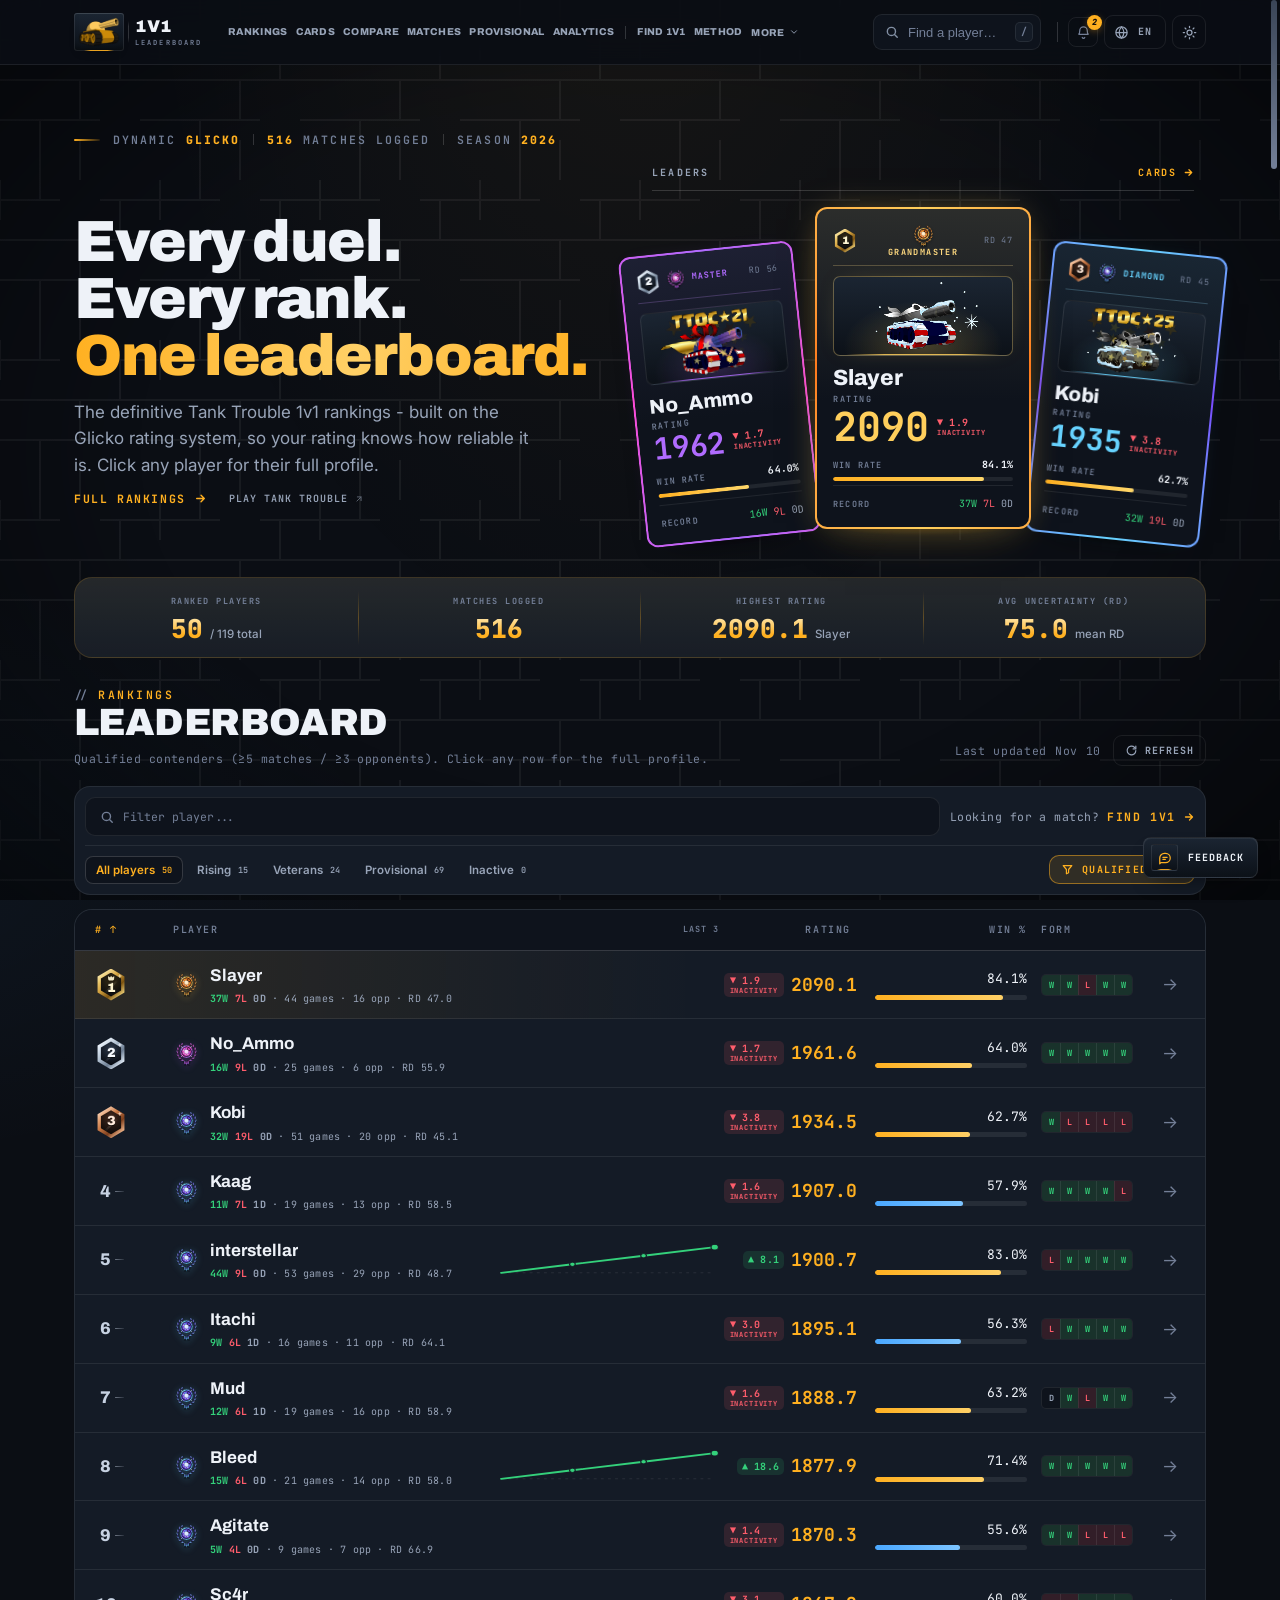
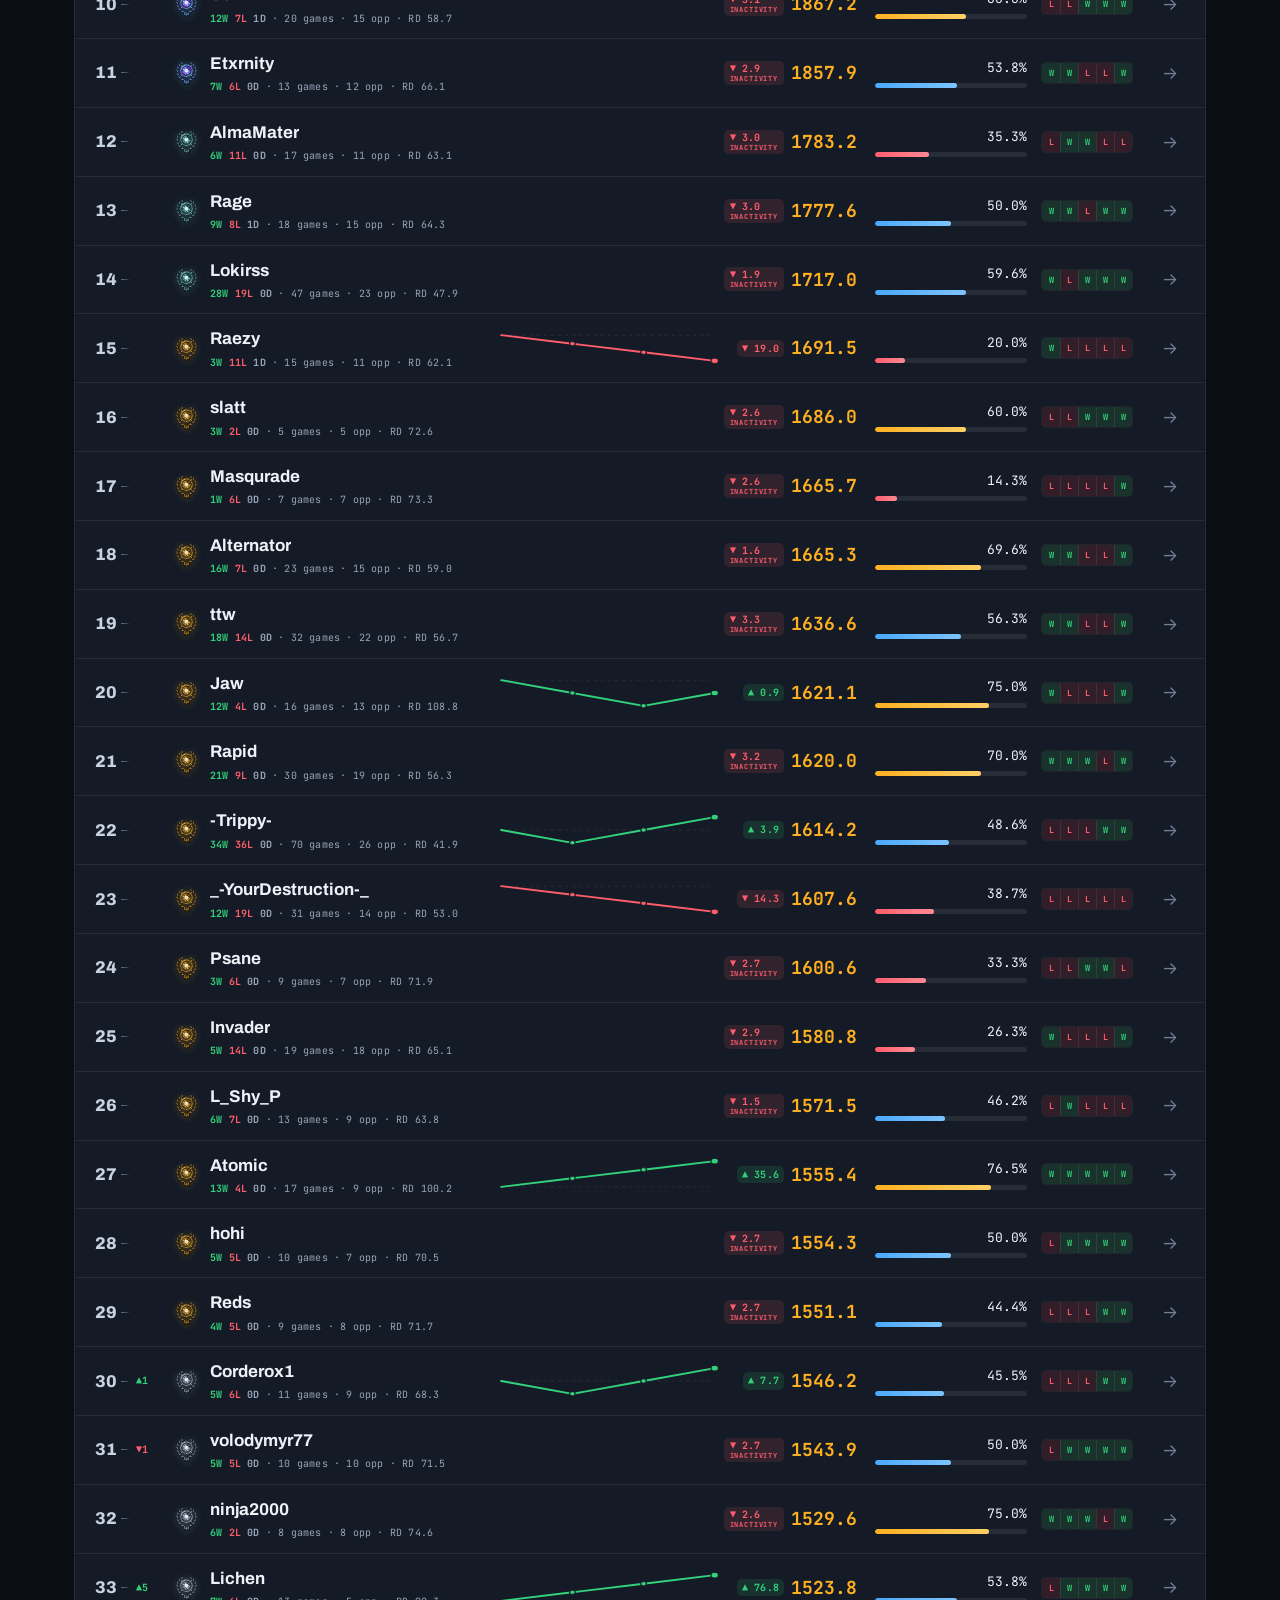
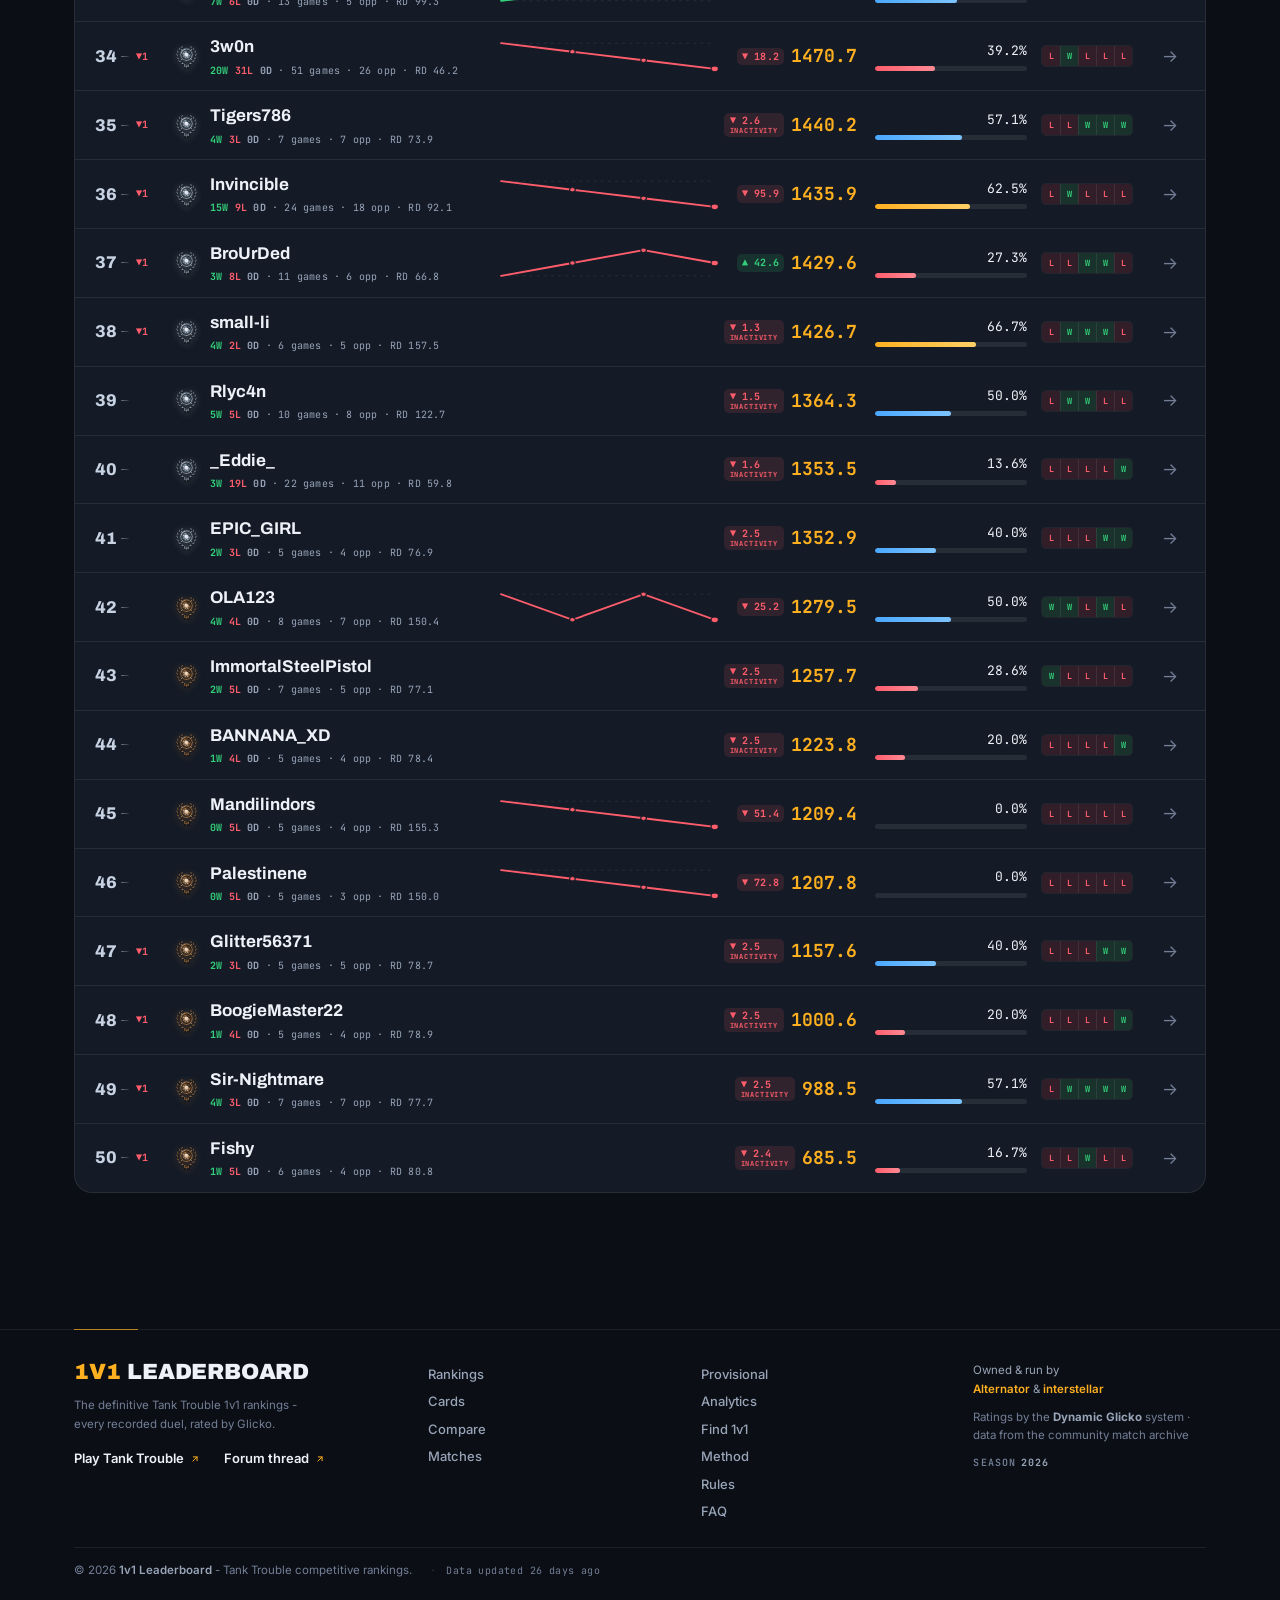
==== index.html @ 1263b3cf "Derive win rate from W/Matches instead of the flat-zero sheet column The sheet's "Win %" column is w" ====
<!DOCTYPE html>
<html lang="en">
<head>
<base href="/">
<meta charset="UTF-8">
<meta name="viewport" content="width=device-width, initial-scale=1.0">
<title>TierStats – Tank Trouble 1v1 Leaderboard</title>
<meta name="description" content="TierStats is the Tank Trouble 1v1 leaderboard: Glicko ratings, player cards, the full match archive, head-to-head stats and server ping profiles.">
<!-- Open Graph: the DEFAULT embed - shown only for home/default links.
     work/gen_share_pages.js rewrites these per player & route into static
     share pages, so shared profile links carry exclusive text + tank art. -->
<meta property="og:type" content="website">
<meta property="og:site_name" content="TierStats">
<meta property="og:title" content="TierStats – Tank Trouble 1v1 Leaderboard">
<meta property="og:description" content="TierStats is the Tank Trouble 1v1 leaderboard: Glicko ratings, player cards, the full match archive, head-to-head stats and server ping profiles.">
<meta property="og:url" content="https://alternator1.github.io/">
<meta property="og:image" content="https://alternator1.github.io/share/_default.png">
<meta name="twitter:card" content="summary_large_image">
<meta name="twitter:title" content="TierStats – Tank Trouble 1v1 Leaderboard">
<meta name="twitter:description" content="TierStats is the Tank Trouble 1v1 leaderboard: Glicko ratings, player cards, the full match archive, head-to-head stats and server ping profiles.">
<meta name="twitter:image" content="https://alternator1.github.io/share/_default.png">
<link rel="canonical" href="https://alternator1.github.io/">
<meta name="robots" content="index,follow">
<script type="application/ld+json">
{"@context":"https://schema.org","@type":"WebSite","name":"TierStats","alternateName":"1v1 Leaderboard","url":"https://alternator1.github.io/","description":"Tank Trouble 1v1 leaderboard with Glicko ratings, player cards, the full match archive and head-to-head stats."}
</script>
<script>try{document.documentElement.dataset.theme=localStorage.getItem('tt1v1_theme')||'dark'}catch(e){}</script>
<link rel="preconnect" href="https://fonts.googleapis.com">
<link rel="preconnect" href="https://fonts.gstatic.com" crossorigin>
<link href="https://fonts.googleapis.com/css2?family=Archivo:wght@600;700;800;900&family=Inter:wght@400;500;600;700&family=JetBrains+Mono:wght@400;500;600;700&family=Noto+Sans+JP:wght@400;500;600;700&family=Noto+Sans+SC:wght@400;500;600;700&display=swap" rel="stylesheet">
<link rel="stylesheet" href="styles.css?v=20261110183000">
<link rel="stylesheet" href="cards.css?v=20261110183000">
<link rel="stylesheet" href="rankmove.css?v=20261110183000">
<link rel="icon" type="image/svg+xml" href="/art/favicon.svg?v=20261110183000">
<link rel="apple-touch-icon" href="/art/icon-192.png?v=20261110183000">
<!-- installable: the same plate, the same colours, no separate icon work -->
<link rel="manifest" href="/manifest.webmanifest?v=20261110183000">
</head>
<body>
<a class="skip-link" href="#main" data-i18n="a11y.skip">Skip to content</a>

<!-- ======================= TOP BAR ======================= -->
<header class="topbar">
  <div class="topbar-in">
    <a class="brand" href="#/" aria-label="1v1 Leaderboard">
      <span class="brand-mark" aria-hidden="true">
        <svg viewBox="0 0 24 24" width="25" height="25" fill="currentColor">
          <path fill-rule="evenodd" d="M4.2 16.1h15.6a3.15 3.15 0 0 1 0 6.3H4.2a3.15 3.15 0 0 1 0-6.3Zm2.4 1.35a1.8 1.8 0 1 0 0 3.6 1.8 1.8 0 0 0 0-3.6Zm5.4 0a1.8 1.8 0 1 0 0 3.6 1.8 1.8 0 0 0 0-3.6Zm5.4 0a1.8 1.8 0 1 0 0 3.6 1.8 1.8 0 0 0 0-3.6Z"/>
          <path d="M3.1 15.9 5 12.2c.3-.7 1-1.1 1.8-1.1h10.4c.8 0 1.5.4 1.8 1.1l1.9 3.7H3.1Z"/>
          <path fill-rule="evenodd" d="M9.2 11.4V8.6c0-.75.6-1.35 1.35-1.35h2.9c.75 0 1.35.6 1.35 1.35v2.8H9.2Zm2.8-1.5a1.05 1.05 0 1 0 0 2.1 1.05 1.05 0 0 0 0-2.1Z"/>
          <path d="M14.4 8.15h8.38c.52 0 .94.42.94.94v.42c0 .52-.42.94-.94.94H14.4V8.15Z"/>
        </svg>
        <img class="brand-tank-img" src="/art/brand-tank.png?v=20261110183000" width="395" height="282" alt="" draggable="false">
      </span>
      <span class="brand-lock" aria-hidden="true"><b>1v1</b><i data-i18n="top.brandSub">Leaderboard</i></span>
    </a>
    <nav class="nav" aria-label="Site sections" data-i18n-attr="aria-label:foot.sections">
      <span class="nav-glide" id="nav-glide"></span>
      <a href="#/" data-i18n="nav.rankings">Rankings</a>
      <a href="#/cards" data-i18n="nav.cards">Cards</a>
      <a href="#/compare" data-i18n="nav.compare">Compare</a>
      <a href="#/matches" data-i18n="nav.matches">Matches</a>
      <a href="#/roster" data-i18n="nav.roster">Provisional</a>
      <a href="#/analytics" data-i18n="nav.analytics">Analytics</a>
      <i class="nav-div" aria-hidden="true"></i>
      <a href="#/find" data-i18n="nav.find">Find 1v1</a>
      <a href="#/method" data-i18n="nav.method">Method</a>
      <div class="nav-more" id="nav-info">
        <button type="button" class="nav-more-btn" aria-haspopup="true" aria-expanded="false" aria-controls="nav-info-menu">
          <span data-i18n="nav.more">More</span>
          <svg viewBox="0 0 24 24" fill="none" stroke="currentColor" stroke-width="2.2" aria-hidden="true"><path d="m6 9 6 6 6-6" stroke-linecap="round" stroke-linejoin="round"/></svg>
        </button>
        <div class="nav-more-menu" id="nav-info-menu" role="menu">
          <a href="#/rules" role="menuitem" data-i18n="nav.rules">Rules</a>
            <a href="#/faq" role="menuitem" data-i18n="nav.faq">FAQ</a>
        </div>
      </div>
    </nav>
    <div class="spacer"></div>
    <div class="search-box">
      <svg width="15" height="15" viewBox="0 0 24 24" fill="none" stroke="currentColor" stroke-width="2.4" aria-hidden="true"><circle cx="11" cy="11" r="7"/><path d="m21 21-4.3-4.3" stroke-linecap="round"/></svg>
      <input id="search" type="text" placeholder="Find a player…" data-i18n-attr="placeholder:top.searchPh" autocomplete="off" aria-keyshortcuts="/">
      <kbd class="search-kbd" aria-hidden="true">/</kbd>
      <div id="search-drop" class="search-drop"></div>
    </div>
    <div class="top-controls">
      <span id="tt-bell"></span>
      <div class="lang-switch" id="lang-switch">
        <button class="icon-btn lang-btn" id="lang-btn" aria-haspopup="true" aria-expanded="false" aria-label="Language" title="Language" data-i18n-attr="aria-label:top.language;title:top.language">
          <svg width="15" height="15" viewBox="0 0 24 24" fill="none" stroke="currentColor" stroke-width="2" aria-hidden="true"><circle cx="12" cy="12" r="9"/><path d="M3 12h18M12 3c2.5 2.7 3.8 5.7 3.8 9S14.5 18.3 12 21c-2.5-2.7-3.8-5.7-3.8-9S9.5 5.7 12 3Z"/></svg>
          <span class="lang-code">EN</span>
        </button>
        <div class="lang-menu" id="lang-menu" role="menu">
          <button data-lang="en" role="menuitemradio" aria-checked="true"><span class="ck">✓</span><span class="ln">English</span><span class="lc">EN</span></button>
          <button data-lang="zh" role="menuitemradio" aria-checked="false"><span class="ck">✓</span><span class="ln">简体中文</span><span class="lc">中</span></button>
          <button data-lang="ja" role="menuitemradio" aria-checked="false"><span class="ck">✓</span><span class="ln">日本語</span><span class="lc">日</span></button>
          <button data-lang="ru" role="menuitemradio" aria-checked="false"><span class="ck">✓</span><span class="ln">Русский</span><span class="lc">РУ</span></button>
        </div>
      </div>
      <button class="icon-btn theme-toggle" id="theme-toggle" title="Switch to light mode" aria-label="Switch to light mode" aria-pressed="false">
        <svg class="ic-moon" width="15" height="15" viewBox="0 0 24 24" fill="none" stroke="currentColor" stroke-width="2" aria-hidden="true"><path d="M21 12.8A9 9 0 1 1 11.2 3a7 7 0 0 0 9.8 9.8Z" stroke-linejoin="round"/></svg>
        <svg class="ic-sun" width="15" height="15" viewBox="0 0 24 24" fill="none" stroke="currentColor" stroke-width="2" aria-hidden="true"><circle cx="12" cy="12" r="4"/><path d="M12 2v2M12 20v2M4.9 4.9l1.4 1.4M17.7 17.7l1.4 1.4M2 12h2M20 12h2M4.9 19.1l1.4-1.4M17.7 6.3l1.4-1.4" stroke-linecap="round"/></svg>
      </button>
      <button class="icon-btn mnav-btn" id="mnav-btn" aria-controls="mnav" aria-expanded="false" aria-label="Menu" title="Menu" data-i18n-attr="aria-label:top.menu;title:top.menu">
        <span class="mnav-bars" aria-hidden="true"><i></i><i></i><i></i></span>
      </button>
    </div>
  </div>
</header>

<nav class="mnav" id="mnav" aria-label="Site sections" data-i18n-attr="aria-label:foot.sections">
  <a href="#/" data-i18n="nav.rankings">Rankings</a>
  <a href="#/cards" data-i18n="nav.cards">Cards</a>
  <a href="#/compare" data-i18n="nav.compare">Compare</a>
  <a href="#/matches" data-i18n="nav.matches">Matches</a>
  <a href="#/roster" data-i18n="nav.roster">Roster</a>
  <a href="#/analytics" data-i18n="nav.analytics">Analytics</a>
  <a href="#/find" data-i18n="nav.find">Find 1v1</a>
  <a href="#/method" data-i18n="nav.method">Method</a>
  <a href="#/rules" data-i18n="nav.rules">Rules</a>
  <a href="#/faq" data-i18n="nav.faq">FAQ</a>
</nav>

<!-- ======================= HOME ======================= -->
<div id="main" tabindex="-1">
<main id="page-home" class="page">
  <div class="wrap">
    <section class="hero anim">
      <div class="hero-row">
        <i class="hm-rule" aria-hidden="true"></i>
        <span class="hm" data-i18n-html="home.chipGlicko">Dynamic <b>Glicko</b></span>
        <i class="hm-sep" aria-hidden="true"></i>
        <span class="hm" id="hero-chip-matches"><b id="hero-matches">0</b> matches logged</span>
        <i class="hm-sep" aria-hidden="true"></i>
        <span class="hm" data-i18n-html="home.chipSeason">Season <b>2026</b></span>
      </div>
      <div class="hero-grid">
        <div class="hero-copy">
          <h1 data-i18n-html="home.h1">Every duel.<br>Every rank.<br><span class="gold">One leaderboard.</span></h1>
          <p class="sub" data-i18n="home.sub">The definitive Tank Trouble 1v1 rankings - built on the Glicko rating system,
      so your rating knows how reliable it is. Click any player for their full profile.</p>
          <div class="hero-links">
            <a class="section-link hero-link" href="#full-rankings"><span data-i18n="home.fullRankings">Full rankings</span>
              <svg width="13" height="13" viewBox="0 0 24 24" fill="none" stroke="currentColor" stroke-width="2.6"><path d="M5 12h14M13 6l6 6-6 6" stroke-linecap="round" stroke-linejoin="round"/></svg>
            </a>
            <a class="hero-play" href="https://tanktrouble.com/" target="_blank" rel="noopener noreferrer"><span data-i18n="site.playTT">Play Tank Trouble</span>
              <svg class="ext-ico" width="10" height="10" viewBox="0 0 24 24" fill="none" stroke="currentColor" stroke-width="2.4" aria-hidden="true" focusable="false"><path d="M7 17 17 7M8 7h9v9" stroke-linecap="round" stroke-linejoin="round"/></svg>
            </a>
          </div>
        </div>
        <div class="hero-cards">
          <div class="fan-cap">
            <span class="fan-cap-k" data-i18n="home.leaders">Leaders</span>
            <a class="fan-cap-link" href="#/cards"><span data-i18n="nav.cards">Cards</span>
              <svg width="11" height="11" viewBox="0 0 24 24" fill="none" stroke="currentColor" stroke-width="2.8" aria-hidden="true"><path d="M5 12h14M13 6l6 6-6 6" stroke-linecap="round" stroke-linejoin="round"/></svg>
            </a>
          </div>
          <div class="fl-cards" id="fl-cards">
            <div class="skeleton sk-card"></div>
            <div class="skeleton sk-card sk-tall"></div>
            <div class="skeleton sk-card"></div>
          </div>
        </div>
      </div>
      <section class="stat-strip anim" id="stat-strip">
        <div class="stat-card"><div class="skeleton sk-line" style="width:58%"></div><div class="skeleton sk-line sk-big" style="width:42%"></div></div>
        <div class="stat-card"><div class="skeleton sk-line" style="width:58%"></div><div class="skeleton sk-line sk-big" style="width:42%"></div></div>
        <div class="stat-card"><div class="skeleton sk-line" style="width:58%"></div><div class="skeleton sk-line sk-big" style="width:42%"></div></div>
        <div class="stat-card"><div class="skeleton sk-line" style="width:58%"></div><div class="skeleton sk-line sk-big" style="width:42%"></div></div>
      </section>
    </section>

    <section class="anim" id="full-rankings">
      <div class="section-head reveal">
        <div>
          <div class="kicker" data-i18n="nav.rankings">Rankings</div>
          <h2 data-i18n="lb.title">Leaderboard</h2>
          <div class="sub-note" data-i18n="lb.subNote">Qualified contenders (≥5 matches / ≥3 opponents). Click any row for the full profile.</div>
        </div>
        <div class="lb-meta">
          <span class="last-updated mono" id="last-updated" data-i18n-attr="title:lb.updatedTip" title="When the ratings data last changed"></span>
          <button class="lb-refresh" id="lb-refresh-btn" data-i18n-attr="title:lb.refreshTip" title="Pull the very latest data">
            <svg width="13" height="13" viewBox="0 0 24 24" fill="none" stroke="currentColor" stroke-width="2.2"><path d="M20 12a8 8 0 1 1-2.3-5.6M20 4v5h-5" stroke-linecap="round" stroke-linejoin="round"/></svg>
            <span data-i18n="lb.refresh">Refresh</span>
          </button>
        </div>
      </div>


      <div class="lb-bar reveal">
        <div class="lb-bar-top">
          <div class="lb-filter-box">
            <svg width="14" height="14" viewBox="0 0 24 24" fill="none" stroke="currentColor" stroke-width="2.4" aria-hidden="true"><circle cx="11" cy="11" r="7"/><path d="m21 21-4.3-4.3" stroke-linecap="round"/></svg>
            <input id="lb-filter" type="text" placeholder="Filter player..." data-i18n-attr="placeholder:lb.filterPh" autocomplete="off">
            <button type="button" class="lb-clear" id="lb-filter-clear" data-i18n-attr="aria-label:lb.clearSearch" hidden>
              <svg viewBox="0 0 24 24" fill="none" stroke="currentColor" stroke-width="2.6" stroke-linecap="round"><path d="M6 6l12 12M18 6L6 18"/></svg>
            </button>
          </div>
          <a class="home-find-teaser" href="#/find">
            <span data-i18n="home.findQ">Looking for a match?</span>
            <span class="hft-cta"><span data-i18n="nav.find">Find 1v1</span>
              <svg width="12" height="12" viewBox="0 0 24 24" fill="none" stroke="currentColor" stroke-width="2.6" aria-hidden="true"><path d="M5 12h14M13 6l6 6-6 6" stroke-linecap="round" stroke-linejoin="round"/></svg>
            </span>
          </a>
        </div>
        <div class="lb-segs" id="lb-segs" role="group" data-i18n-attr="aria-label:lb.filterPh">
          <button class="lb-seg on" data-filter="all" aria-pressed="true"><span data-i18n="chip.all">All players</span><b id="lb-c-all">-</b></button>
          <button class="lb-seg" data-filter="rising" aria-pressed="false" data-i18n-attr="title:chip.risingTip"><span data-i18n="chip.rising">Rising</span><b id="lb-c-rising">-</b></button>
          <button class="lb-seg" data-filter="veterans" aria-pressed="false" data-i18n-attr="title:chip.veteransTip"><span data-i18n="chip.veterans">Veterans</span><b id="lb-c-veterans">-</b></button>
          <button class="lb-seg" data-filter="provisional" aria-pressed="false"><span data-i18n="chip.provisional">Provisional</span><b id="lb-c-provisional">-</b></button>
          <button class="lb-seg" data-filter="inactive" aria-pressed="false"><span data-i18n="chip.inactive">Inactive</span><b id="lb-c-inactive">-</b></button>
          <button class="toggle-btn on" id="lb-qual" data-i18n-attr="aria-label:lb.qualOnly">
            <svg width="13" height="13" viewBox="0 0 24 24" fill="none" stroke="currentColor" stroke-width="2.2"><path d="M4 5h16l-6 7v6l-4 2v-8L4 5Z" stroke-linejoin="round"/></svg>
            <span data-i18n="lb.qualOnly">Qualified only</span>
          </button>
        </div>
      </div>

      <div class="lb-table reveal">
        <div class="lb-head">
          <div class="sortable sorted" data-key="rank">#</div>
          <div class="sortable lb-th-player" data-key="name"><span data-i18n="th.player">Player</span><span class="lb-th-trend" data-i18n="lb.trendLabel">Last 10</span></div>
          <div class="sortable h-rating" data-key="rating" data-i18n="th.rating">Rating</div>
          <div class="sortable h-num" data-key="winPct" data-i18n="th.winPct">Win %</div>
          <div class="h-form" data-i18n="th.form">Form</div>
          <div></div>
        </div>
        <div id="lb-body">
          <div class="sk-row"><div class="skeleton sk-line" style="width:34px"></div><div class="skeleton sk-line" style="width:38%"></div><div class="skeleton sk-line" style="width:74px"></div><div class="skeleton sk-line" style="width:96px"></div><div class="skeleton sk-line" style="width:70px"></div></div>
          <div class="sk-row"><div class="skeleton sk-line" style="width:34px"></div><div class="skeleton sk-line" style="width:32%"></div><div class="skeleton sk-line" style="width:74px"></div><div class="skeleton sk-line" style="width:96px"></div><div class="skeleton sk-line" style="width:70px"></div></div>
          <div class="sk-row"><div class="skeleton sk-line" style="width:34px"></div><div class="skeleton sk-line" style="width:44%"></div><div class="skeleton sk-line" style="width:74px"></div><div class="skeleton sk-line" style="width:96px"></div><div class="skeleton sk-line" style="width:70px"></div></div>
          <div class="sk-row"><div class="skeleton sk-line" style="width:34px"></div><div class="skeleton sk-line" style="width:29%"></div><div class="skeleton sk-line" style="width:74px"></div><div class="skeleton sk-line" style="width:96px"></div><div class="skeleton sk-line" style="width:70px"></div></div>
          <div class="sk-row"><div class="skeleton sk-line" style="width:34px"></div><div class="skeleton sk-line" style="width:36%"></div><div class="skeleton sk-line" style="width:74px"></div><div class="skeleton sk-line" style="width:96px"></div><div class="skeleton sk-line" style="width:70px"></div></div>
        </div>
      </div>
    </section>

  </div>
</main>


<!-- ======================= PLAYER ======================= -->
<main id="page-player" class="page"></main>

<!-- ======================= MATCHES ======================= -->
<main id="page-compare" class="page">
  <div class="wrap" id="cmp-wrap"></div>
</main>

<!-- ======================= MATCHES ======================= -->
<main id="page-matches" class="page">
  <div class="wrap">
    <section class="hero gm-hero anim" style="padding-top:10px">
      <div class="kicker" data-i18n="matches.kicker">Complete archive</div>
      <h1 style="font-size:clamp(36px,5vw,58px)" data-i18n-html="matches.h1">The <span class="gold">match log</span></h1>
      <p class="sub" data-i18n="matches.sub">Every recorded duel, grouped by month. Search or open a player.</p>
      <div class="hero-row" id="gm-hero-meta"></div>
    </section>
    <section class="gm-panel anim">
      <div class="gm-panel-head">
        <h2><span data-i18n="matches.allTitle">All matches</span> <span class="n" id="gm-count"></span></h2>
        <button type="button" class="gm-sort" id="gm-sort" data-order="new" aria-label="Newest first" data-i18n-attr="aria-label:matches.sortNewest">
          <svg viewBox="0 0 24 24" fill="none" stroke="currentColor" stroke-width="2.2" stroke-linecap="round" stroke-linejoin="round" aria-hidden="true"><path d="M8 4v16"/><path d="m4 16 4 4 4-4"/><path d="M16 20V4"/><path d="m12 8 4-4 4 4"/></svg>
          <span id="gm-sort-label" data-i18n="matches.sortNewest">Newest first</span>
        </button>
      </div>
      <div class="gm-toolbar reveal">
        <div class="lb-filter-box gm-search">
          <svg width="14" height="14" viewBox="0 0 24 24" fill="none" stroke="currentColor" stroke-width="2.4"><circle cx="11" cy="11" r="7"/><path d="m21 21-4.3-4.3" stroke-linecap="round"/></svg>
          <input id="gm-search" type="text" placeholder="Search matches…" aria-label="Search matches…" data-i18n-attr="placeholder:matches.searchPh;aria-label:matches.searchPh" autocomplete="off" spellcheck="false">
          <button type="button" class="gm-clear" id="gm-clear" data-i18n-attr="aria-label:matches.clear" hidden>
            <svg viewBox="0 0 24 24" fill="none" stroke="currentColor" stroke-width="2.6" stroke-linecap="round"><path d="M6 6l12 12M18 6L6 18"/></svg>
          </button>
        </div>
        <div class="gm-scopes" id="gm-scopes" role="group">
          <button type="button" class="gm-scope on" data-scope="all" aria-pressed="true"><span data-i18n="matches.scopeAll">All</span><b id="gm-c-all">-</b></button>
          <button type="button" class="gm-scope" data-scope="dated" aria-pressed="false"><span data-i18n="matches.scopeDated">Dated</span><b id="gm-c-dated">-</b></button>
          <button type="button" class="gm-scope" data-scope="legacy" aria-pressed="false"><span data-i18n="matches.scopeLegacy">Legacy (no date)</span><b id="gm-c-legacy">-</b></button>
        </div>
      </div>
      <div class="gm-resultline" id="gm-result-line" aria-live="polite">
        <span class="gm-summary" id="gm-summary"></span>
      </div>
      <div class="gm-board" id="gm-body">
        <div class="skeleton sk-line sk-rowline"></div>
        <div class="skeleton sk-line sk-rowline"></div>
        <div class="skeleton sk-line sk-rowline"></div>
      </div>
    </section>
  </div>
</main>

<!-- ======================= CARDS ======================= -->
<main id="page-cards" class="page"></main>

<!-- ======================= ROSTER ======================= -->
<main id="page-roster" class="page">
  <div class="wrap">
    <section class="hero anim" style="padding-top:10px">
      <div class="kicker" data-i18n="roster.kicker">Up and coming</div>
      <h1 style="font-size:clamp(36px,5vw,58px)" data-i18n-html="roster.h1">Provisional <span class="gold">roster</span></h1>
      <p class="sub" data-i18n="roster.sub">Climbing toward qualification - 5 matches and 3 different opponents earn a real rank.
      Click any row for the profile.</p>
      <div class="hero-row" id="ros-hero-meta"></div>
    </section>
    <section class="ros-panel anim">
      <div class="ros-panel-head">
        <h2><span data-i18n="roster.boardTitle">Provisional players</span> <span class="n" id="ros-count"></span></h2>
        <div class="ros-tools">
          <div class="lb-filter-box ros-search">
            <svg width="14" height="14" viewBox="0 0 24 24" fill="none" stroke="currentColor" stroke-width="2.4" aria-hidden="true"><circle cx="11" cy="11" r="7"/><path d="m21 21-4.3-4.3" stroke-linecap="round"/></svg>
            <input id="ros-search" type="text" placeholder="Search players…" aria-label="Search players…" data-i18n-attr="placeholder:roster.searchPh;aria-label:roster.searchPh" autocomplete="off" spellcheck="false">
            <button type="button" class="ros-clear" id="ros-clear" data-i18n-attr="aria-label:roster.clear" hidden>
              <svg viewBox="0 0 24 24" fill="none" stroke="currentColor" stroke-width="2.6" stroke-linecap="round"><path d="M6 6l12 12M18 6L6 18"/></svg>
            </button>
          </div>
          <div class="ros-sort" id="ros-sort" role="group" data-i18n-attr="aria-label:roster.sortLabel">
            <button type="button" class="ros-sort-btn" data-ros-sort="progress" aria-pressed="false" data-i18n="roster.sortProgress">Progress</button>
            <button type="button" class="ros-sort-btn on" data-ros-sort="rating" aria-pressed="true" data-i18n="roster.sortRating">Rating</button>
            <button type="button" class="ros-sort-btn" data-ros-sort="seen" aria-pressed="false" data-i18n="roster.sortSeen">Last seen</button>
          </div>
        </div>
      </div>
      <div class="ros-summaryline" id="ros-summary" aria-live="polite"></div>
      <div class="ros-body" id="ros-body">
        <div class="skeleton sk-line sk-rowline"></div>
        <div class="skeleton sk-line sk-rowline"></div>
        <div class="skeleton sk-line sk-rowline"></div>
      </div>
    </section>
  </div>
</main>

<!-- ======================= ANALYTICS ======================= -->
<main id="page-analytics" class="page">
  <div class="wrap">
    <section class="hero anim" style="padding-top:10px">
      <div class="kicker" data-i18n="an.kicker">Field intelligence</div>
      <h1 style="font-size:clamp(36px,5vw,58px)" data-i18n="an.h1">Analytics</h1>
      <p class="sub" data-i18n="an.sub">Rivalries, upsets, and the hardest-working tanks in the circuit.</p>
    </section>
    <div class="an-scope reveal" id="an-controls">
      <div class="an-scope-group">
        <span class="an-scope-k" data-i18n="an.rangeLabel">Time range</span>
        <div class="an-seg" role="group">
          <button type="button" class="an-seg-btn on" data-an-range="all" aria-pressed="true" data-i18n="an.rangeAll">All time</button>
          <button type="button" class="an-seg-btn" data-an-range="90" aria-pressed="false" data-i18n="an.range90">Last 90 days</button>
          <button type="button" class="an-seg-btn" data-an-range="30" aria-pressed="false" data-i18n="an.range30">Last 30 days</button>
        </div>
      </div>
      <div class="an-scope-group">
        <span class="an-scope-k" data-i18n="an.minLabel">Min matches</span>
        <div class="an-seg" role="group">
          <button type="button" class="an-seg-btn" data-an-min="0" aria-pressed="false" data-i18n="an.minAny">Any</button>
          <button type="button" class="an-seg-btn on" data-an-min="5" aria-pressed="true">5+</button>
          <button type="button" class="an-seg-btn" data-an-min="10" aria-pressed="false">10+</button>
        </div>
      </div>
      <button type="button" class="an-reset" id="an-reset" data-i18n="an.reset" hidden>Reset</button>
    </div>
    <div class="an-kpis anim" id="an-kpis" aria-live="polite"></div>
    <div class="an-grid anim" id="an-grid"></div>

    <section class="panel method-lab anim an-lab" id="method-lab">
      <div class="method-lab-head">
        <div><h2 data-i18n="method.labTitle">Try a duel</h2></div>
        <div class="method-lab-copy"><p data-i18n-html="method.changeBody">Upsets move ratings more.</p></div>
      </div>
      <div class="ml-layout">
        <div class="ml-controls">
          <div class="ml-players">
            <div class="ml-player">
              <div class="ml-who" data-i18n="method.labYou">You</div>
              <div class="ml-fields">
                <label class="ml-field" data-i18n-attr="data-tip:method.tipGlicko"><span class="k" data-i18n="method.labGlicko">Glicko</span><input id="ml-r1" type="number" value="1650" min="1" max="4000" step="1" inputmode="numeric"></label>
                <label class="ml-field" data-i18n-attr="data-tip:method.tipRd"><span class="k" data-i18n="method.labRd">RD</span><input id="ml-rd1" type="number" value="60" min="1" max="250" step="1" inputmode="numeric"></label>
              </div>
            </div>
            <span class="ml-vs" aria-hidden="true">VS</span>
            <div class="ml-player">
              <div class="ml-who" data-i18n="method.labOpp">Opponent</div>
              <div class="ml-fields">
                <label class="ml-field" data-i18n-attr="data-tip:method.tipGlicko"><span class="k" data-i18n="method.labGlicko">Glicko</span><input id="ml-r2" type="number" value="1600" min="1" max="4000" step="1" inputmode="numeric"></label>
                <label class="ml-field" data-i18n-attr="data-tip:method.tipRd"><span class="k" data-i18n="method.labRd">RD</span><input id="ml-rd2" type="number" value="80" min="1" max="250" step="1" inputmode="numeric"></label>
              </div>
            </div>
          </div>
          <div class="ml-resultbar" role="group" aria-label="Match result" data-i18n-attr="aria-label:method.labResult">
            <button type="button" data-ml-result="1" class="on" aria-pressed="true" data-i18n="method.labWin">Win</button>
            <button type="button" data-ml-result="0.5" aria-pressed="false" data-i18n="method.labDraw">Draw</button>
            <button type="button" data-ml-result="0" aria-pressed="false" data-i18n="method.labLoss">Loss</button>
          </div>
        </div>
        <div class="ml-output">
          <div class="ml-outhead"><span class="k" data-i18n="method.labExpected">Expected score</span><b class="mono" id="ml-exp">-</b></div>
          <div class="ml-prob" aria-hidden="true"><i id="ml-prob-fill"></i></div>
          <div class="ml-outgrid">
            <div class="ml-card">
              <div class="ml-card-h"><span data-i18n="method.labYou">You</span><span class="ml-delta mono" id="ml-d1">-</span></div>
              <div class="ml-visible"><span class="k" data-i18n="method.labVisible">Visible</span><span class="mono" id="ml-v1b">-</span><span class="arr" aria-hidden="true">→</span><b class="mono" id="ml-v1a">-</b></div>
              <div class="ml-sub mono" id="ml-sub1"></div>
            </div>
            <div class="ml-card">
              <div class="ml-card-h"><span data-i18n="method.labOpp">Opponent</span><span class="ml-delta mono" id="ml-d2">-</span></div>
              <div class="ml-visible"><span class="k" data-i18n="method.labVisible">Visible</span><span class="mono" id="ml-v2b">-</span><span class="arr" aria-hidden="true">→</span><b class="mono" id="ml-v2a">-</b></div>
              <div class="ml-sub mono" id="ml-sub2"></div>
            </div>
          </div>
        </div>
      </div>
    </section>
  </div>
</main>

<!-- ======================= METHOD ======================= -->
<main id="page-method" class="page">
  <div class="wrap">
    <section class="hero anim" style="padding-top:10px">
      <div class="kicker" data-i18n="method.kicker">Transparent ratings</div>
      <h1 style="font-size:clamp(36px,5vw,58px)" data-i18n-html="method.h1">How the <span class="gold">rating works</span></h1>
      <p class="sub" data-i18n="method.sub">No black boxes. Ratings come from the Glicko system - the same approach behind
      competitive chess and table-tennis rankings - driven purely by your recorded duels.</p>
    </section>

    <section class="method-glance anim">
      <div class="mg-cell"><div class="k" data-i18n="method.glVisible">Visible rating</div><div class="v mono" data-i18n-html="method.glVisibleVal">Glicko − <span class="cons-val">0.5</span> × RD</div></div>
      <div class="mg-cell"><div class="k" data-i18n="method.glQualify">To qualify</div><div class="v" data-i18n-html="method.glQualifyVal"><span class="min-matches-val">5</span> matches · <span class="min-opp-val">3</span> opponents</div></div>
      <div class="mg-cell"><div class="k" data-i18n="method.glPeriod">Rating period</div><div class="v mono"><span id="method-period-val">30</span> <span data-i18n="method.days">days</span></div></div>
      <div class="mg-cell"><div class="k" data-i18n="method.glInactive">Inactive after</div><div class="v mono"><span id="method-inactive-val">365</span> <span data-i18n="method.days">days</span></div></div>
    </section>

    <section class="method-intro anim">
      <div class="method-sec-head"><h2 data-i18n-html="method.idea3">The idea in <span class="n">3 steps</span></h2></div>
      <div class="method-steps">
        <article class="method-step"><span class="step-n mono">01</span><div data-i18n-html="method.step1"><b>Everyone starts from their old rating.</b>
          The original 0–100 scores are converted into Glicko starting points
          (old 80 ≈ 1500), so history carries over.</div></article>
        <article class="method-step"><span class="step-n mono">02</span><div data-i18n-html="method.step2"><b>Every match moves the numbers.</b>
          Beat someone stronger and you gain more; lose to someone weaker and you
          drop more. Results are processed in 30-day rating periods.</div></article>
        <article class="method-step"><span class="step-n mono">03</span><div data-i18n-html="method.step3"><b>Your rating comes with a certainty score.</b>
          Each player carries an <b>RD</b> (ratings deviation). More reliable match data = lower RD.
          The leaderboard ranks <b>visible rating = Glicko − <span class="cons-val">0.5</span> × RD</b>, so uncertain
          ratings are held back until they've earned trust.</div></article>
      </div>
    </section>

    <section class="panel method-prov anim">
      <div class="method-prov-head">
        <div class="kicker" data-i18n="method.provKicker">Calibration safeguard</div>
        <h2 data-i18n="method.provTitle">Provisional influence</h2>
      </div>
      <div class="method-prov-body">
        <div class="method-prov-copy">
          <p data-i18n-html="method.provLead">New players start at <b>1500 Glicko / 250 RD</b>. Until they have <b>3 rated matches against 2 different opponents</b>, an established opponent's rating change is scaled to <b>25%</b>. The newcomer's own rating still moves at <b>100%</b>.</p>
          <p data-i18n-html="method.provBoth">It works in both directions - a newcomer's win or loss can only move an established player by a quarter of the usual amount, so one unknown result cannot swing the board.</p>
          <p class="method-prov-example" data-i18n-html="method.provExample">An 1800 who loses to an uncalibrated newcomer takes a quarter of the usual hit; the newcomer still climbs - or falls - at full speed. Once calibrated, every result counts in full.</p>
        </div>
        <div class="method-prov-stats">
          <div class="method-prov-stat"><b class="mono">25%</b><span data-i18n="method.provEstablished">established opponent's change</span></div>
          <div class="method-prov-stat alt"><b class="mono">100%</b><span data-i18n="method.provNewcomer">newcomer's own change</span></div>
          <div class="method-prov-when" data-i18n="method.provWhen">Until 3 matches · 2 opponents</div>
        </div>
      </div>
    </section>

    <div class="method-concepts anim">
      <section class="panel method-concept mc-7">
        <h2 data-i18n="method.whatGlicko">What is Glicko?</h2>
        <p data-i18n-html="method.whatGlickoBody">Glicko is a rating system that works like Elo, but smarter:
        every opponent is weighted by how reliable <i>their</i> rating is, and your own reliability is tracked
        at the same time. Beat someone stronger and you gain more; lose to someone weaker and you drop more.</p>
        <div class="method-quote" data-i18n-html="method.formulaNote">visible = glicko − <span class="cons-val">0.5</span> × RD &nbsp;&nbsp;·&nbsp;&nbsp; RD shrinks with results, grows with inactivity</div>
      </section>
      <section class="panel method-concept mc-5">
        <h2 data-i18n="method.whatRd">What is RD?</h2>
        <p data-i18n-html="method.whatRdBody">RD shows how certain the system is about your rating.
        More reliable match data = lower RD. The leaderboard ranks the <b style="color:var(--ink)">visible rating</b> -
        Glicko minus a small uncertainty penalty - so an unproven rating can't rocket to the top on luck alone.</p>
        <div class="method-rd">
          <div class="method-rd-labels"><span data-i18n="method.rdNew">New · 250</span><span data-i18n="method.rdSettled">Settled · 50</span></div>
          <div class="method-rd-track" aria-hidden="true"><i></i><span></span></div>
          <div class="method-rd-note" data-i18n="method.rdNote">Lower RD means more trust.</div>
        </div>
      </section>
      <section class="panel method-concept mc-5">
        <h2 data-i18n="method.getRanked">How you get ranked</h2>
        <p data-i18n-html="method.getRankedBody">Play at least <b style="color:var(--ink)"><span class="min-matches-val">5</span> matches</b>
        against at least <b style="color:var(--ink)"><span class="min-opp-val">3</span> different opponents</b>.
        Until then you're <b style="color:var(--ink)">provisional</b>: your rating is real and takes part in every
        calculation - it just isn't ranked until it's earned.</p>
        <div class="method-reqs">
          <div class="method-req"><span class="n mono"><span class="min-matches-val">5</span></span><span class="k" data-i18n="method.reqMatches">matches</span></div>
          <div class="method-req"><span class="n mono"><span class="min-opp-val">3</span></span><span class="k" data-i18n="method.reqOpponents">opponents</span></div>
        </div>
      </section>
      <section class="panel method-concept mc-7">
        <h2 data-i18n="method.inactivity">How inactivity affects you</h2>
        <p data-i18n-html="method.inactivityBody">Play regularly and your certainty stays high. Stop playing and
        your RD grows a little every 30 days - which slowly pulls your visible rating down until you return.
        After a full year without a dated match you're marked <b style="color:var(--ink)">inactive</b> and hidden
        from the board (still searchable, still in the maths) until you play again.</p>
        <div class="method-decay">
          <div class="md-step"><span class="n mono" id="method-decay-period">30d</span><span class="k" data-i18n="method.decayGrowth">RD grows after a silent period</span></div>
          <span class="md-arrow" aria-hidden="true">→</span>
          <div class="md-step"><span class="n mono" id="method-decay-inactive">365d</span><span class="k" data-i18n="method.decayHidden">Hidden after a long absence</span></div>
        </div>
      </section>
    </div>

    <section class="method-verified anim">
      <span class="mv-ico" aria-hidden="true"><svg viewBox="0 0 24 24" fill="none" stroke="currentColor" stroke-width="2.4" stroke-linecap="round" stroke-linejoin="round"><path d="M20 6 9 17l-5-5"/></svg></span>
      <div class="mv-body">
        <h2 data-i18n="method.verified">Verified against the master sheet</h2>
        <p data-i18n-html="method.verifiedBody">Every value on this site is recomputed from raw match results and validated to
        match the official Google Sheet exactly - every player, every rating, RD,
        record and average-opponent figure. No manual rankings, no politics. Just duels.</p>
      </div>
      <a class="method-faq-link" href="#/faq"><span data-i18n="method.faqLink">Read the FAQ</span><svg viewBox="0 0 24 24" fill="none" stroke="currentColor" stroke-width="2.2" stroke-linecap="round" stroke-linejoin="round" aria-hidden="true"><path d="M5 12h14"/><path d="m13 6 6 6-6 6"/></svg></a>
    </section>

    <details class="advanced anim">
      <summary>
        <svg width="15" height="15" viewBox="0 0 24 24" fill="none" stroke="currentColor" stroke-width="2.2"><path d="M8 6h13M8 12h13M8 18h13M3 6h.01M3 12h.01M3 18h.01" stroke-linecap="round"/></svg>
        <span data-i18n-html="method.advSummary">Advanced - the maths &amp; live settings</span>
        <span class="adv-hint" data-i18n="method.advHint">seeds, formulas, periods, verification</span>
      </summary>
      <div class="method-adv-body">
        <div class="method-adv-grid">
          <div class="panel">
            <h3 data-i18n-html="method.seedsTitle">Step 1 · <span class="n">Starting ratings (seeds)</span></h3>
            <p data-i18n-html="method.seedsBody">Players from the old 0–100 ladder keep their history: the old score is converted
            into a starting Glicko with the midpoint mapping below. A player with no old
            rating starts unrated with maximum uncertainty. Very low old scores never start
            below the floor the master sheet uses.</p>
            <div class="formula-box">seed glicko = max( 700 , 1500 + (old − 80) × 30 )<br>seed RD = 80 &nbsp;·&nbsp; unrated start = 1500 / RD 250</div>
            <p class="method-foot" data-i18n="method.seedsNote">The floor matters: an old score of 8 maps to −660 by the raw formula, but the
            master sheet seeds that player at 700 - and this site reproduces it exactly.</p>
          </div>
          <div class="panel">
            <h3 data-i18n-html="method.updateTitle">Step 2 · <span class="n">The Glicko update</span></h3>
            <p data-i18n-html="method.updateBody">Glicko is Elo's smarter cousin: every opponent is weighted by how certain <i>their</i>
            rating is, and each batch of results shrinks your own RD. With
            <b style="color:var(--ink)">q = ln(10)/400</b> and:</p>
            <div class="formula-box">g(RD) = 1 / √(1 + 3·q²·RD²/π²)<br>E(r, r<sub>o</sub>) = 1 / (1 + 10^(−g(RD<sub>o</sub>)·(r − r<sub>o</sub>)/400))<br>D² = 1 / (q²·Σ g²·E·(1−E))<br>r′ = r + (q/(1/RD² + q²·Σg²E(1−E)))·Σ g·(s − E)<br>RD′ = √(1 / (1/RD² + q²·Σg²E(1−E)))</div>
            <p class="method-foot" data-i18n="method.updateNote">s is the match score (1 win, 0 loss, ½ draw). All games inside one rating period
            are processed simultaneously from the same snapshot - exactly like the official sheet.</p>
          </div>
          <div class="panel">
            <h3 data-i18n-html="method.periodsTitle">Step 3 · <span class="n">Rating periods &amp; legacy matches</span></h3>
            <p data-i18n-html="method.periodsBody">Dated matches are grouped into chronological <b style="color:var(--ink)">30-day rating periods</b>.
            Old archive matches whose dates were never recorded - <i>legacy</i> matches - are
            processed together as one simultaneous period at the legacy grace start, so
            unknown dates can't be gamed.</p>
            <div class="formula-box" data-i18n-html="method.formulaPeriods">period = ⌊date / 30 days⌋ &nbsp;·&nbsp; legacy = one simultaneous batch</div>
          </div>
          <div class="panel">
            <h3 data-i18n="method.inactAuto">The inactivity automation</h3>
            <p data-i18n-html="method.inactAutoBody">Ratings decay automatically when you stop playing - the same behaviour as the
            master sheet's auto-recalculation:</p>
            <ul class="explain-list" style="margin-top:8px">
              <li><span class="num">↓</span><div data-i18n-html="method.inact1"><b>RD grows every 30 days of silence.</b>
                Each full rating period without a match adds inactivity growth inside the
                square root - <span class="mono">RD′ = √(RD² + 20²·k)</span> for k silent periods, capped at 250.
                Because visible rating subtracts <span class="cons-val">0.5</span> × RD, an inactive player's
                visible rating sinks on its own.</div></li>
              <li><span class="num">365</span><div data-i18n-html="method.inact2"><b>Hidden after 365 days.</b>
                A qualified player who hasn't logged a dated match in 365 days is hidden from
                the leaderboard (still searchable, still in the maths) until they return.</div></li>
              <li><span class="num">L</span><div data-i18n-html="method.inact3"><b>Legacy grace.</b>
                Date-unknown veterans stay visible for 365 days from the grace start
                (2026-10-04) before the inactivity rule applies to them.</div></li>
            </ul>
          </div>
          <div class="panel mspan-2 method-stats">
            <h3 data-i18n="method.statsTitle">Every stat, explained</h3>
            <ul class="explain-list">
              <li><span class="num">G</span><div data-i18n-html="method.statG"><b>Glicko</b> - the raw model output (the true estimated skill).</div></li>
              <li><span class="num">RD</span><div data-i18n-html="method.statRd"><b>Ratings deviation</b> - the uncertainty. Shrinks with results (never above 250, never below… well, very confident), grows with silence. RD ~50 = well known; RD 200+ = brand new.</div></li>
              <li><span class="num">V</span><div data-i18n-html="method.statV"><b>Visible rating</b> - what the board ranks by: Glicko − <span class="cons-val">0.5</span> × RD. Uncertainty is held back until trust is earned.</div></li>
              <li><span class="num">%</span><div data-i18n-html="method.statPct"><b>Win %</b> - wins / matches, rounded at the display precision.</div></li>
              <li><span class="num">Ø</span><div data-i18n-html="method.statAvg"><b>Avg opp</b> - the average final Glicko of your <i>distinct</i> opponents. High here means you've been fighting the top of the board.</div></li>
            </ul>
          </div>
        </div>
        <div class="panel method-settings">
          <h3 data-i18n="method.liveSettings">Live settings</h3>
          <table class="settings-table">
            <thead><tr><th data-i18n="method.setting">Setting</th><th data-i18n="method.value">Value</th></tr></thead>
            <tbody id="settings-body"></tbody>
          </table>
        </div>
      </div>
    </details>
    <div class="panel method-rules-panel anim">
      <h3 data-i18n="method.rulesTitle">The rules, at a glance</h3>
      <p class="method-rules-lead" data-i18n="method.rulesMoved">Qualification, how to log a match, alts and what gets rejected all live on one page now.</p>
      <a class="btn method-rules-btn" href="#/rules" data-i18n="nav.rules">Rules</a>
    </div>
 </div>
</main>

<!-- ======================= FAQ ======================= -->
<main id="page-faq" class="page">
  <div class="wrap">
    <section class="hero anim" style="padding-top:10px">
      <div class="kicker" data-i18n="faq.kicker">Questions, answered</div>
      <h1 style="font-size:clamp(36px,5vw,58px)" data-i18n-html="faq.h1">The <span class="gold">Q &amp; A</span></h1>
      <p class="sub" data-i18n="faq.sub">Everything players ask about ratings, rankings and the circuit - answered plainly. Search a question or browse by topic.</p>
      <div class="hero-row" id="fq-meta"></div>
    </section>
    <div class="fq-layout anim">
      <div class="fq-main">
        <div class="fq-sheet reveal">
          <div class="fq-sheet-head">
            <div class="fq-desk">
              <div class="lb-filter-box fq-search">
                <svg width="14" height="14" viewBox="0 0 24 24" fill="none" stroke="currentColor" stroke-width="2.4"><circle cx="11" cy="11" r="7"/><path d="m21 21-4.3-4.3" stroke-linecap="round"/></svg>
                <input id="fq-search" type="text" placeholder="Search questions…" aria-label="Search questions…" data-i18n-attr="placeholder:faq.searchPh;aria-label:faq.searchPh" autocomplete="off" spellcheck="false">
                <button type="button" class="fq-clear" id="fq-clear" data-i18n-attr="aria-label:faq.clear" hidden>
                  <svg viewBox="0 0 24 24" fill="none" stroke="currentColor" stroke-width="2.6" stroke-linecap="round"><path d="M6 6l12 12M18 6L6 18"/></svg>
                </button>
              </div>
              <div class="fq-count" id="faq-count" aria-live="polite"></div>
            </div>
            <div class="fq-cats" id="faq-cats" role="group"></div>
          </div>
          <div class="fq-list" id="faq-list"></div>
        </div>
      </div>
      <aside class="fq-side">
        <section class="panel fq-ladder-panel reveal">
          <div class="fq-side-head">
            <h2 data-i18n="faq.ladderTitle">Badge ladder</h2>
            <span class="fq-side-note" id="faq-ladder-note"></span>
          </div>
          <div class="fq-ladder" id="faq-ladder"></div>
          <div class="fq-ladder-note" data-i18n-html="faq.ladderNote">Badge tier comes from visible rating = Glicko − <span class="cons-val">0.5</span> × RD.</div>
          <a class="fq-ladder-link" href="#/cards"><span data-i18n="faq.ladderLink">View the deck</span><svg viewBox="0 0 24 24" fill="none" stroke="currentColor" stroke-width="2.2" stroke-linecap="round" stroke-linejoin="round" aria-hidden="true"><path d="M5 12h14"/><path d="m13 6 6 6-6 6"/></svg></a>
        </section>
        <section class="panel fq-links-panel reveal">
          <h2 data-i18n="faq.quickTitle">Go deeper</h2>
          <a class="fq-link" href="#/method"><span data-i18n="faq.linkMethod">How the rating works</span><svg viewBox="0 0 24 24" fill="none" stroke="currentColor" stroke-width="2.2" stroke-linecap="round" stroke-linejoin="round" aria-hidden="true"><path d="M5 12h14"/><path d="m13 6 6 6-6 6"/></svg></a>
          <a class="fq-link" href="#/compare"><span data-i18n="faq.linkCompare">Compare players</span><svg viewBox="0 0 24 24" fill="none" stroke="currentColor" stroke-width="2.2" stroke-linecap="round" stroke-linejoin="round" aria-hidden="true"><path d="M5 12h14"/><path d="m13 6 6 6-6 6"/></svg></a>
          <a class="fq-link" href="#/find"><span data-i18n="faq.linkFind">Find a 1v1</span><svg viewBox="0 0 24 24" fill="none" stroke="currentColor" stroke-width="2.2" stroke-linecap="round" stroke-linejoin="round" aria-hidden="true"><path d="M5 12h14"/><path d="m13 6 6 6-6 6"/></svg></a>
          <a class="fq-link" href="#/cards"><span data-i18n="faq.linkCards">Player cards</span><svg viewBox="0 0 24 24" fill="none" stroke="currentColor" stroke-width="2.2" stroke-linecap="round" stroke-linejoin="round" aria-hidden="true"><path d="M5 12h14"/><path d="m13 6 6 6-6 6"/></svg></a>
        </section>
        <section class="panel fq-help-panel reveal">
          <h2 data-i18n="faq.stuck">Still stuck on something?</h2>
          <p data-i18n="faq.stuckBody">Send us a message - the team reads every one and you can check back for a reply.</p>
          <button class="btn btn-primary" id="faq-feedback-btn" data-i18n="faq.sendBtn">Send feedback</button>
        </section>
      </aside>
    </div>
  </div>
</main>

<!-- ======================= FIND A 1V1 ======================= -->
<main id="page-find" class="page">
  <div class="wrap">
    <section class="hero anim fd-hero">
      <div class="kicker" data-i18n="find.kicker">Line up a match</div>
      <div class="fd-head">
        <h1 data-i18n-html="find.h1">Find a <span class="gold">1v1</span></h1>
        <div class="fd-counts" aria-live="polite">
          <span class="fd-count"><b id="av-now-n">0</b><span data-i18n="find.nowShort">now</span></span>
          <i class="fd-count-sep" aria-hidden="true"></i>
          <span class="fd-count"><b id="av-sched-n">0</b><span data-i18n="find.schedShort">scheduled</span></span>
        </div>
      </div>
      <p class="sub" data-i18n="find.sub">Post when you can play - every time is shown in your own time zone.</p>
      <p class="fd-thread" data-i18n-html="find.threadNote">Duels get arranged in the <a href="https://tanktrouble.com/forum?threadId=475409" target="_blank" rel="noopener noreferrer">forum thread</a>.</p>
    </section>

    <div class="fd-verify anim" id="av-verify-strip" hidden>
      <svg width="13" height="13" viewBox="0 0 16 16" fill="none" stroke="currentColor" stroke-width="2.4" stroke-linecap="round" stroke-linejoin="round" aria-hidden="true"><path d="M3 8.5l3.3 3.2L13 4.6"/></svg>
      <span class="fd-verify-txt" data-i18n="find.verifyHint">Posting needs a verified name - a one-time in-game check, about two minutes.</span>
      <button type="button" class="fd-verify-btn" id="av-strip-verify" data-i18n="find.verifyCta">Verify a name</button>
    </div>

    <div class="fd-bar anim">
      <div class="fd-bar-l">
        <span class="fd-title" data-i18n="find.board">The board</span>
        <i class="fd-rule" aria-hidden="true"></i>
        <span class="fd-clock" id="av-clock-line"></span>
        <button type="button" class="av-updated" id="av-updated" data-i18n-attr="title:find.refreshTip" title="Click to refresh now">updated just now</button>
      </div>
      <div class="fd-bar-r">
        <div class="av-dd" id="av-server-dd">
          <span class="av-dd-label" data-i18n="find.server">Server</span>
          <button type="button" class="av-dd-btn" id="av-dd-btn" aria-haspopup="listbox" aria-expanded="false">
            <span class="av-dd-val" id="av-dd-val">Any</span>
            <svg class="av-dd-caret" width="11" height="11" viewBox="0 0 12 12" aria-hidden="true"><path d="M2.5 4.5L6 8l3.5-3.5" fill="none" stroke="currentColor" stroke-width="1.5" stroke-linecap="round" stroke-linejoin="round"/></svg>
          </button>
          <div class="av-dd-menu" id="av-dd-menu" role="listbox" hidden></div>
        </div>
        <button class="btn btn-primary av-post-btn" id="av-open-form">
          <span class="av-post-ico" aria-hidden="true"><svg viewBox="0 0 24 24" fill="none" stroke="currentColor" stroke-width="2" stroke-linecap="round" stroke-linejoin="round"><rect x="3.5" y="5" width="17" height="15.5" rx="2.5"/><path d="M3.5 9.5h17M8 2.8v4M16 2.8v4M12 12.7v4.6M9.7 15h4.6"/></svg></span>
          <span data-i18n="find.post">Post availability</span>
        </button>
      </div>
    </div>

    <section class="fd-sec anim" id="av-sec-now" hidden>
      <div class="fd-sec-head">
        <h2 data-i18n="find.now">Available now</h2>
        <span class="fd-sec-n" id="av-now-count"></span>
        <i class="fd-sec-rule" aria-hidden="true"></i>
        <span class="fd-sec-hint" data-i18n="find.nowHint">posts fade out after 30 minutes</span>
      </div>
      <div class="av-list" id="av-now-list"></div>
    </section>
    <section class="fd-sec anim" id="av-sec-today" hidden>
      <div class="fd-sec-head">
        <h2 data-i18n="find.today">Later today</h2>
        <span class="fd-sec-n" id="av-today-count"></span>
        <i class="fd-sec-rule" aria-hidden="true"></i>
      </div>
      <div class="av-list" id="av-today-list"></div>
    </section>
    <section class="fd-sec anim" id="av-sec-upcoming" hidden>
      <div class="fd-sec-head">
        <h2 data-i18n="find.upcoming">Upcoming</h2>
        <span class="fd-sec-n" id="av-upcoming-count"></span>
        <i class="fd-sec-rule" aria-hidden="true"></i>
      </div>
      <div class="av-list" id="av-upcoming-list"></div>
    </section>
    <div class="av-empty-page anim" id="av-empty-page"></div>
  </div>
</main>

<!-- ======================= ADMIN ======================= -->
<main id="page-admin" class="page">
  <div class="wrap" id="admin-wrap"></div>
</main>


<!-- ======================= FEEDBACK ======================= -->
<button class="fab" id="fab-feedback" aria-label="Feedback" title="Feedback" aria-haspopup="dialog" data-i18n-attr="aria-label:fab.feedback;title:fab.feedback">
  <span class="fab-ico" aria-hidden="true"><svg width="16" height="16" viewBox="0 0 24 24" fill="none" stroke="currentColor" stroke-width="2.1"><path d="M21 12a8 8 0 0 1-8 8H5l-2 2V12a8 8 0 0 1 8-8h2a8 8 0 0 1 8 8Z" stroke-linejoin="round"/><path d="M8.5 11h7M8.5 14.5h4" stroke-linecap="round"/></svg></span>
  <span data-i18n="fab.feedback">Feedback</span>
</button>

<div class="fb-overlay" id="fb-overlay" aria-hidden="true" inert>
  <div class="fb-modal" role="dialog" aria-modal="true" aria-labelledby="fb-title">
    <button class="fb-close" id="fb-close" aria-label="Close" data-i18n-attr="aria-label:fb.close"><svg width="13" height="13" viewBox="0 0 24 24" fill="none" stroke="currentColor" stroke-width="2.6" stroke-linecap="round" aria-hidden="true"><path d="M6 6l12 12M18 6 6 18"/></svg></button>
    <div class="fb-view" id="fb-view-form">
      <div class="fb-head">
        <span class="fb-head-ico" aria-hidden="true"><svg viewBox="0 0 24 24" fill="none" stroke="currentColor" stroke-width="1.9"><path d="M21 12a8 8 0 0 1-8 8H5l-2 2V12a8 8 0 0 1 8-8h2a8 8 0 0 1 8 8Z" stroke-linejoin="round"/><path d="M8.5 11h7M8.5 14.5h4" stroke-linecap="round"/></svg></span>
        <div class="fb-head-txt">
          <div class="fb-kicker" data-i18n="fb.kicker">Talk to the team</div>
          <h2 class="fb-title" id="fb-title" data-i18n-html="fb.title">Send us your <span class="gold">feedback</span></h2>
          <p class="fb-sub" data-i18n="fb.sub">Bug report, idea, question or a shout-out - every message is read by a human.</p>
        </div>
      </div>
      <div class="fb-tabs" role="tablist" aria-label="Feedback options">
        <button class="fb-tab on" id="fb-tab-send" role="tab" aria-selected="true" aria-controls="fb-pane-send" data-i18n="fb.tabSend">Send a message</button>
        <button class="fb-tab" id="fb-tab-check" role="tab" aria-selected="false" aria-controls="fb-pane-check" data-i18n="fb.tabCheck">Check a reply</button>
      </div>
      <div class="fb-pane" id="fb-pane-send" role="tabpanel" aria-labelledby="fb-tab-send">
        <div class="fb-grid">
          <div class="fb-field">
            <label for="fb-name"><span data-i18n="fb.name">Name</span> <span class="opt" data-i18n="fb.optional">optional</span></label>
            <input id="fb-name" maxlength="60" placeholder="What should we call you?" data-i18n-attr="placeholder:fb.namePh" autocomplete="off">
          </div>
          <div class="fb-field">
            <label for="fb-contact"><span data-i18n="fb.contact">Email or Discord</span> <span class="opt" data-i18n="fb.optional">optional</span></label>
            <input id="fb-contact" maxlength="120" placeholder="you@example.com" data-i18n-attr="placeholder:fb.contactPh" autocomplete="off">
          </div>
        </div>
        <div class="fb-field fb-field-msg">
          <label for="fb-msg" data-i18n="fb.message">Your message</label>
          <textarea id="fb-msg" maxlength="2000" rows="5" placeholder="Type your message…" data-i18n-attr="placeholder:fb.msgPh"></textarea>
          <div class="fb-count"><span id="fb-count-n">0</span> / 2000</div>
        </div>
        <button class="btn btn-primary fb-send" id="fb-send">
          <span class="lbl" data-i18n="fb.send">Send message</span>
          <span class="spin" aria-hidden="true"></span>
        </button>
        <p class="fb-foot"><svg width="12" height="12" viewBox="0 0 24 24" fill="none" stroke="currentColor" stroke-width="2" aria-hidden="true"><rect x="4.5" y="10" width="15" height="10" rx="2.5"/><path d="M8 10V7.5a4 4 0 0 1 8 0V10" stroke-linecap="round"/></svg><span data-i18n="fb.footNote">Read by a human. Keep your ticket code to check for a reply.</span></p>
      </div>
      <div class="fb-pane" id="fb-pane-check" role="tabpanel" aria-labelledby="fb-tab-check" hidden>
        <p class="fb-pane-sub" data-i18n="fb.checkSub">Enter the ticket code you got when you sent your message.</p>
        <div class="fb-check-form">
          <input id="fb-ticket-in" maxlength="32" placeholder="TS-XXXXXX" data-i18n-attr="placeholder:fb.ticketPh" autocomplete="off">
          <button class="btn btn-ghost fb-check-btn" id="fb-check"><span class="lbl" data-i18n="fb.check">Check</span><span class="spin" aria-hidden="true"></span></button>
        </div>
        <div class="fb-recent" id="fb-recent" hidden>
          <span class="fb-recent-k" data-i18n="fb.recent">Recent tickets</span>
          <div class="fb-recent-list" id="fb-recent-list"></div>
        </div>
        <div class="fb-reply-wrap" id="fb-reply-wrap">
          <div class="fb-reply-head" id="fb-reply-head"><span data-i18n="fb.replyKicker">Team replies</span><span class="fb-reply-n" id="fb-reply-n" hidden></span></div>
          <div class="fb-reply-out" id="fb-reply-out"></div>
        </div>
        <p class="fb-foot"><svg width="12" height="12" viewBox="0 0 24 24" fill="none" stroke="currentColor" stroke-width="2" aria-hidden="true"><path d="M12 8v5M12 16.4h.01" stroke-linecap="round"/><circle cx="12" cy="12" r="9"/></svg><span data-i18n="fb.footCheck">Replies appear here as soon as the team writes back.</span></p>
      </div>
    </div>
    <div class="fb-view fb-done" id="fb-view-done" hidden>
      <div class="fb-checkmark">
        <svg viewBox="0 0 72 72" width="72" height="72">
          <circle class="fb-cm-circle" cx="36" cy="36" r="32"/>
          <path class="fb-cm-tick" d="M22 37.5 31.5 47 50 27"/>
        </svg>
      </div>
      <h2 class="fb-title" data-i18n="fb.thanks">This helps a lot - thank you!</h2>
      <p class="fb-sub" data-i18n="fb.thanksSub">Your message is being reviewed. Keep your ticket code to check back for a reply.</p>
      <div class="fb-ticket" role="button" tabindex="0" title="Click to copy the ticket code" data-i18n-attr="title:fb.ticketTip">
        <span class="fb-ticket-k"><svg width="12" height="12" viewBox="0 0 24 24" fill="none" stroke="currentColor" stroke-width="1.9" aria-hidden="true"><path d="M4 8.5V7a2 2 0 0 1 2-2h12a2 2 0 0 1 2 2v1.5a2.6 2.6 0 0 0 0 5V17a2 2 0 0 1-2 2H6a2 2 0 0 1-2-2v-3.5a2.6 2.6 0 0 0 0-5Z"/><path d="M13.5 5v14" stroke-dasharray="2.4 2.6"/></svg><span data-i18n="fb.ticketWord">Ticket</span></span>
        <b id="fb-ticket-code">-</b>
        <span class="fb-ticket-copy" data-i18n="fb.ticketCopy">Click to copy</span>
        <span class="fb-copied" id="fb-copied" data-i18n="fb.copied">Copied ✓</span>
      </div>
      <div class="fb-done-actions">
        <button class="btn btn-primary" id="fb-done" data-i18n="fb.done">Done</button>
        <button class="fb-link" id="fb-done-check" data-i18n="fb.checkLink">Check a reply</button>
      </div>
    </div>
  </div>
</div>

<!-- ======================= RULES ======================= -->
<main id="page-rules" class="page">
  <div class="wrap">
    <section class="hero anim" style="padding-top:10px">
      <div class="kicker" data-i18n="rules.kicker"></div>
      <h1 style="font-size:clamp(36px,5vw,58px)" data-i18n-html="rules.h1"></h1>
      <p class="sub" data-i18n="rules.sub"></p>
      <div class="ru-facts-row">
        <div class="ru-facts" role="list">
        <span class="ru-fact" role="listitem" data-i18n-html="rules.f1"></span>
        <span class="ru-fact" role="listitem" data-i18n-html="rules.f2"></span>
        <span class="ru-fact" role="listitem" data-i18n-html="rules.f3"></span>
        <span class="ru-fact" role="listitem" data-i18n-html="rules.f4"></span>
        </div>
        <div class="ru-hero-cta">
          <a class="btn btn-primary" href="https://tanktrouble.com/forum?threadId=475409" target="_blank" rel="noopener noreferrer" data-i18n="rules.openThread"></a>
          <a class="btn btn-ghost" href="#/find" data-i18n="rules.findDuel"></a>
        </div>
      </div>
      <p class="ru-legend">
        <span class="ru-legend-item"><span class="ru-tag ru-tag-req" data-i18n="rules.tagReq"></span><span data-i18n="rules.legReq"></span></span>
        <span class="ru-legend-item"><span class="ru-tag ru-tag-rec" data-i18n="rules.tagRec"></span><span data-i18n="rules.legRec"></span></span>
        <span class="ru-legend-item"><span class="ru-tag ru-tag-enf" data-i18n="rules.tagEnf"></span><span data-i18n="rules.legEnf"></span></span>
        <span class="ru-legend-item"><span class="ru-tag ru-tag-aut" data-i18n="rules.tagAut"></span><span data-i18n="rules.legAut"></span></span>
      </p>
    </section>

    <section class="ru-flow reveal">
      <div class="ru-band-head" data-i18n="rules.flowTitle"></div>
      <div class="ru-steps">
        <article class="ru-step"><span class="ru-step-n">01</span><b data-i18n="rules.st1t"></b><span class="ru-step-p" data-i18n="rules.st1p"></span></article>
        <article class="ru-step"><span class="ru-step-n">02</span><b data-i18n="rules.st2t"></b><span class="ru-step-p" data-i18n="rules.st2p"></span></article>
        <article class="ru-step"><span class="ru-step-n">03</span><b data-i18n="rules.st3t"></b><span class="ru-step-p" data-i18n="rules.st3p"></span></article>
        <article class="ru-step"><span class="ru-step-n">04</span><b data-i18n="rules.st4t"></b><span class="ru-step-p" data-i18n="rules.st4p"></span></article>
      </div>
    </section>

    <nav class="ru-toc" data-i18n-attr="aria-label:rules.tocAria">
        <button type="button" class="ru-toc-btn" data-jump="r-01"><span class="ru-toc-n">01</span><span class="ru-toc-label" data-i18n="rules.s1t"></span></button>
        <button type="button" class="ru-toc-btn" data-jump="r-02"><span class="ru-toc-n">02</span><span class="ru-toc-label" data-i18n="rules.s2t"></span></button>
        <button type="button" class="ru-toc-btn" data-jump="r-03"><span class="ru-toc-n">03</span><span class="ru-toc-label" data-i18n="rules.s3t"></span></button>
        <button type="button" class="ru-toc-btn" data-jump="r-04"><span class="ru-toc-n">04</span><span class="ru-toc-label" data-i18n="rules.s4t"></span></button>
        <button type="button" class="ru-toc-btn" data-jump="r-05"><span class="ru-toc-n">05</span><span class="ru-toc-label" data-i18n="rules.s5t"></span></button>
        <button type="button" class="ru-toc-btn" data-jump="r-06"><span class="ru-toc-n">06</span><span class="ru-toc-label" data-i18n="rules.s6t"></span></button>
        <button type="button" class="ru-toc-btn" data-jump="r-07"><span class="ru-toc-n">07</span><span class="ru-toc-label" data-i18n="rules.s7t"></span></button>
      <span class="ru-toc-rail" aria-hidden="true"></span>
    </nav>

    <div class="ru-grid">
      <section class="panel ru-card reveal" id="r-01">
        <div class="ru-head"><span class="ru-n">01</span><h2 data-i18n="rules.s1t"></h2></div>
        <p class="ru-sec-lead" data-i18n="rules.s1i"></p>
        <div class="ru-rules">
            <div class="ru-row">
              <span class="ru-id">1.1</span>
              <p data-i18n-html="rules.r11"></p>
              <span class="ru-tag ru-tag-req" data-i18n="rules.tagReq"></span>
            </div>
            <div class="ru-row">
              <span class="ru-id">1.2</span>
              <p data-i18n-html="rules.r12"></p>
              <span class="ru-tag ru-tag-aut" data-i18n="rules.tagAut"></span>
            </div>
            <div class="ru-row">
              <span class="ru-id">1.3</span>
              <p data-i18n-html="rules.r13"></p>
              <span class="ru-tag ru-tag-aut" data-i18n="rules.tagAut"></span>
            </div>
            <div class="ru-row">
              <span class="ru-id">1.4</span>
              <p data-i18n-html="rules.r14"></p>
              
            </div>
        </div>
      </section>
      <section class="panel ru-card reveal" id="r-02">
        <div class="ru-head"><span class="ru-n">02</span><h2 data-i18n="rules.s2t"></h2></div>
        <p class="ru-sec-lead" data-i18n="rules.s2i"></p>
        <ul class="ru-check">
          <li><span class="ru-tick" aria-hidden="true">✓</span><span class="ru-check-t" data-i18n="rules.chk1"></span><span class="ru-tag ru-tag-req" data-i18n="rules.tagReq"></span></li>
          <li><span class="ru-tick" aria-hidden="true">✓</span><span class="ru-check-t" data-i18n="rules.chk2"></span><span class="ru-tag ru-tag-req" data-i18n="rules.tagReq"></span></li>
          <li><span class="ru-tick" aria-hidden="true">✓</span><span class="ru-check-t" data-i18n="rules.chk3"></span><span class="ru-tag ru-tag-req" data-i18n="rules.tagReq"></span></li>
          <li><span class="ru-tick" aria-hidden="true">✓</span><span class="ru-check-t" data-i18n="rules.chk4"></span><span class="ru-tag ru-tag-req" data-i18n="rules.tagReq"></span></li>
        </ul>
        <p class="ru-check-note" data-i18n="rules.chkNote"></p>
      </section>
      <section class="panel ru-card reveal" id="r-03">
        <div class="ru-head"><span class="ru-n">03</span><h2 data-i18n="rules.s3t"></h2></div>
        <p class="ru-sec-lead" data-i18n="rules.s3i"></p>
        <div class="ru-rules">
            <div class="ru-row">
              <span class="ru-id">3.1</span>
              <p data-i18n-html="rules.r31"></p>
              <span class="ru-tag ru-tag-rec" data-i18n="rules.tagRec"></span>
            </div>
            <div class="ru-row">
              <span class="ru-id">3.2</span>
              <p data-i18n-html="rules.r32"></p>
              <span class="ru-tag ru-tag-aut" data-i18n="rules.tagAut"></span>
            </div>
            <div class="ru-row">
              <span class="ru-id">3.3</span>
              <p data-i18n-html="rules.r33"></p>
              <span class="ru-tag ru-tag-rec" data-i18n="rules.tagRec"></span>
            </div>
            <div class="ru-row">
              <span class="ru-id">3.4</span>
              <p data-i18n-html="rules.r34"></p>
              <span class="ru-tag ru-tag-aut" data-i18n="rules.tagAut"></span>
            </div>
        </div>
      </section>
      <section class="panel ru-card reveal" id="r-04">
        <div class="ru-head"><span class="ru-n">04</span><h2 data-i18n="rules.s4t"></h2></div>
        <p class="ru-sec-lead" data-i18n="rules.s4i"></p>
        <div class="ru-rules">
            <div class="ru-row">
              <span class="ru-id">4.1</span>
              <p data-i18n-html="rules.r41"></p>
              <span class="ru-tag ru-tag-aut" data-i18n="rules.tagAut"></span>
            </div>
            <div class="ru-row">
              <span class="ru-id">4.2</span>
              <p data-i18n-html="rules.r42"></p>
              <span class="ru-tag ru-tag-aut" data-i18n="rules.tagAut"></span>
            </div>
            <div class="ru-row">
              <span class="ru-id">4.3</span>
              <p data-i18n-html="rules.r43"></p>
              <span class="ru-tag ru-tag-aut" data-i18n="rules.tagAut"></span>
            </div>
            <div class="ru-row">
              <span class="ru-id">4.4</span>
              <p data-i18n-html="rules.r44"></p>
              
            </div>
        </div>
      </section>
      <section class="panel ru-card reveal" id="r-05">
        <div class="ru-head"><span class="ru-n">05</span><h2 data-i18n="rules.s5t"></h2></div>
        <p class="ru-sec-lead" data-i18n="rules.s5i"></p>
        <div class="ru-rules">
            <div class="ru-row">
              <span class="ru-id">5.1</span>
              <p data-i18n-html="rules.r51"></p>
              <span class="ru-tag ru-tag-req" data-i18n="rules.tagReq"></span>
            </div>
            <div class="ru-row">
              <span class="ru-id">5.2</span>
              <p data-i18n-html="rules.r52"></p>
              <span class="ru-tag ru-tag-aut" data-i18n="rules.tagAut"></span>
            </div>
            <div class="ru-row">
              <span class="ru-id">5.3</span>
              <p data-i18n-html="rules.r53"></p>
              <span class="ru-tag ru-tag-req" data-i18n="rules.tagReq"></span>
            </div>
        </div>
      </section>
      <section class="panel ru-card reveal" id="r-06">
        <div class="ru-head"><span class="ru-n">06</span><h2 data-i18n="rules.s6t"></h2></div>
        <p class="ru-sec-lead" data-i18n="rules.s6i"></p>
        <div class="ru-rules">
            <div class="ru-row">
              <span class="ru-id">6.1</span>
              <p data-i18n-html="rules.r61"></p>
              <span class="ru-tag ru-tag-enf" data-i18n="rules.tagEnf"></span>
            </div>
            <div class="ru-row">
              <span class="ru-id">6.2</span>
              <p data-i18n-html="rules.r62"></p>
              
            </div>
            <div class="ru-row">
              <span class="ru-id">6.3</span>
              <p data-i18n-html="rules.r63"></p>
              <span class="ru-tag ru-tag-enf" data-i18n="rules.tagEnf"></span>
            </div>
        </div>
      </section>
      <section class="panel ru-card reveal" id="r-07">
        <div class="ru-head"><span class="ru-n">07</span><h2 data-i18n="rules.s7t"></h2></div>
        <p class="ru-sec-lead" data-i18n="rules.s7i"></p>
        <div class="ru-rules">
            <div class="ru-row">
              <span class="ru-id">7.1</span>
              <p data-i18n-html="rules.r71"></p>
              
            </div>
            <div class="ru-row">
              <span class="ru-id">7.2</span>
              <p data-i18n-html="rules.r72"></p>
              
            </div>
            <div class="ru-row">
              <span class="ru-id">7.3</span>
              <p data-i18n-html="rules.r73"></p>
              
            </div>
            <div class="ru-row">
              <span class="ru-id">7.4</span>
              <p data-i18n-html="rules.r74"></p>
              <span class="ru-tag ru-tag-aut" data-i18n="rules.tagAut"></span>
            </div>
            <div class="ru-row">
              <span class="ru-id">7.5</span>
              <p data-i18n-html="rules.r75"></p>
              <span class="ru-tag ru-tag-req" data-i18n="rules.tagReq"></span>
            </div>
            <div class="ru-row">
              <span class="ru-id">7.6</span>
              <p data-i18n-html="rules.r76"></p>
              <span class="ru-tag ru-tag-aut" data-i18n="rules.tagAut"></span>
            </div>
            <div class="ru-row">
              <span class="ru-id">7.7</span>
              <p data-i18n-html="rules.r77"></p>
              
            </div>
        </div>
      </section>
    </div>

    <nav class="ru-next" data-i18n-attr="aria-label:rules.nextAria">
      <span class="ru-band-head" data-i18n="rules.nextTitle"></span>
      <div class="ru-next-row">
        <a class="ru-next-link" href="#/method"><span class="ru-next-txt" data-i18n="rules.next1"></span><span data-i18n="rules.next1tag"></span><i aria-hidden="true">→</i></a>
        <a class="ru-next-link" href="#/find"><span class="ru-next-txt" data-i18n="rules.next2"></span><span data-i18n="rules.next2tag"></span><i aria-hidden="true">→</i></a>
      </div>
    </nav>

    <section class="ru-spec-panel reveal">
      <div class="ru-spec-col">
        <div class="ru-band-head" data-i18n="rules.spec1Title"></div>
        <p class="ru-spec-lead" data-i18n="rules.spec1Lead"></p>
        <div class="ru-spec">
            <div class="ru-spec-row"><span class="ru-spec-k" data-i18n="rules.fldDate"></span><span class="ru-spec-v" >2026-11-04</span><span class="ru-spec-req" aria-hidden="true">✓</span></div>
            <div class="ru-spec-row"><span class="ru-spec-k" data-i18n="rules.fldP1"></span><span class="ru-spec-v" >Slayer</span><span class="ru-spec-req" aria-hidden="true">✓</span></div>
            <div class="ru-spec-row"><span class="ru-spec-k" data-i18n="rules.fldP2"></span><span class="ru-spec-v" >No_Ammo</span><span class="ru-spec-req" aria-hidden="true">✓</span></div>
            <div class="ru-spec-row"><span class="ru-spec-k" data-i18n="rules.fldScore"></span><span class="ru-spec-v" >15 - 9</span><span class="ru-spec-req" aria-hidden="true">✓</span></div>
            <div class="ru-spec-row"><span class="ru-spec-k" data-i18n="rules.fldServer"></span><span class="ru-spec-v" >London</span><span class="ru-spec-req"></span></div>
            <div class="ru-spec-row"><span class="ru-spec-k" data-i18n="rules.fldProof"></span><span class="ru-spec-v" data-i18n="rules.valProof"></span><span class="ru-spec-req" aria-hidden="true">✓</span></div>
            <div class="ru-spec-row alt"><span class="ru-spec-k" data-i18n="rules.fldProofAlt"></span><span class="ru-spec-v" data-i18n="rules.valProofAlt"></span><span class="ru-spec-req"></span></div>
        </div>
        <p class="ru-spec-note" data-i18n="rules.spec1Note"></p>
      </div>
      <div class="ru-spec-col">
        <div class="ru-band-head" data-i18n="rules.spec2Title"></div>
        <p class="ru-spec-lead" data-i18n="rules.spec2Lead"></p>
        <div class="ru-spec">
            <div class="ru-spec-row"><span class="ru-spec-k" data-i18n="rules.fldDate"></span><span class="ru-spec-v" >2026-11-04</span><span class="ru-spec-req" aria-hidden="true">✓</span></div>
            <div class="ru-spec-row"><span class="ru-spec-k" data-i18n="rules.fldP1"></span><span class="ru-spec-v" >Slayer</span><span class="ru-spec-req" aria-hidden="true">✓</span></div>
            <div class="ru-spec-row"><span class="ru-spec-k" data-i18n="rules.fldP2"></span><span class="ru-spec-v" >No_Ammo</span><span class="ru-spec-req" aria-hidden="true">✓</span></div>
            <div class="ru-spec-row"><span class="ru-spec-k" data-i18n="rules.fldScore"></span><span class="ru-spec-v" >15 - 9</span><span class="ru-spec-req" aria-hidden="true">✓</span></div>
            <div class="ru-spec-row"><span class="ru-spec-k" data-i18n="rules.fldS1"></span><span class="ru-spec-v" >London</span><span class="ru-spec-req"></span></div>
            <div class="ru-spec-row"><span class="ru-spec-k" data-i18n="rules.fldS2"></span><span class="ru-spec-v" >Newark</span><span class="ru-spec-req"></span></div>
            <div class="ru-spec-row"><span class="ru-spec-k" data-i18n="rules.fldProof"></span><span class="ru-spec-v" data-i18n="rules.valProof"></span><span class="ru-spec-req" aria-hidden="true">✓</span></div>
            <div class="ru-spec-row alt"><span class="ru-spec-k" data-i18n="rules.fldProofAlt"></span><span class="ru-spec-v" data-i18n="rules.valProofAlt"></span><span class="ru-spec-req"></span></div>
        </div>
        <p class="ru-spec-note" data-i18n="rules.spec2Note"></p>
      </div>
      <div class="ru-spec-col is-rej">
        <div class="ru-band-head" data-i18n="rules.spec3Title"></div>
        <p class="ru-spec-lead" data-i18n="rules.spec3Lead"></p>
        <span class="ru-spec-rej-tag" data-i18n="rules.rejTag"></span>
        <div class="ru-spec">
            <div class="ru-spec-row"><span class="ru-spec-k" data-i18n="rules.fldDate"></span><span class="ru-spec-v" >2026-11-06</span><span class="ru-spec-req" aria-hidden="true">✓</span></div>
            <div class="ru-spec-row"><span class="ru-spec-k" data-i18n="rules.fldP1"></span><span class="ru-spec-v" >Slayer</span><span class="ru-spec-req" aria-hidden="true">✓</span></div>
            <div class="ru-spec-row"><span class="ru-spec-k" data-i18n="rules.fldP2"></span><span class="ru-spec-v" >No_Ammo</span><span class="ru-spec-req" aria-hidden="true">✓</span></div>
            <div class="ru-spec-row"><span class="ru-spec-k" data-i18n="rules.fldScore"></span><span class="ru-spec-v" >15 - 4</span><span class="ru-spec-req" aria-hidden="true">✓</span></div>
            <div class="ru-spec-row"><span class="ru-spec-k" data-i18n="rules.fldServer"></span><span class="ru-spec-v" >London</span><span class="ru-spec-req"></span></div>
            <div class="ru-spec-row"><span class="ru-spec-k" data-i18n="rules.fldProof"></span><span class="ru-spec-v" data-i18n="rules.valNoProof"></span><span class="ru-spec-req miss" aria-hidden="true">✕</span></div>
            <div class="ru-spec-row alt"><span class="ru-spec-k" data-i18n="rules.fldProofAlt"></span><span class="ru-spec-v" data-i18n="rules.valNoProofAlt"></span><span class="ru-spec-req"></span></div>
        </div>
        <p class="ru-spec-note" data-i18n="rules.spec3Note"></p>
      </div>
    </section>

    <section class="ru-close reveal">
      <div class="ru-close-txt">
        <h2 data-i18n="rules.closeTitle"></h2>
        <p data-i18n="rules.closeText"></p>
      </div>
      <a class="btn btn-primary ru-close-btn" href="https://tanktrouble.com/forum?threadId=475409" target="_blank" rel="noopener noreferrer" data-i18n="rules.openThread"></a>
    </section>
  </div>
</main>

<!-- ======================= FOOTER ======================= -->
<footer class="footer">
  <div class="wrap">
    <div class="foot-top">
      <div class="foot-brand">
        <a class="foot-logo" href="#/" aria-label="1v1 Leaderboard"><span class="foot-logo-11">1v1</span><span class="foot-logo-word">Leaderboard</span></a>
        <p class="foot-tagline" data-i18n="foot.tagline">The definitive Tank Trouble 1v1 rankings - every recorded duel, rated by Glicko.</p>
        <a class="foot-play" href="https://tanktrouble.com/" target="_blank" rel="noopener noreferrer"><span data-i18n="site.playTT">Play Tank Trouble</span>
          <svg class="ext-ico" width="10" height="10" viewBox="0 0 24 24" fill="none" stroke="currentColor" stroke-width="2.4" aria-hidden="true" focusable="false"><path d="M7 17 17 7M8 7h9v9" stroke-linecap="round" stroke-linejoin="round"/></svg>
        </a>
        <a class="foot-forum" href="https://tanktrouble.com/forum?threadId=475409" target="_blank" rel="noopener noreferrer"><span data-i18n="site.forumThread">Forum thread</span>
          <svg class="ext-ico" width="10" height="10" viewBox="0 0 24 24" fill="none" stroke="currentColor" stroke-width="2.4" aria-hidden="true" focusable="false"><path d="M7 17 17 7M8 7h9v9" stroke-linecap="round" stroke-linejoin="round"/></svg>
        </a>
      </div>
      <nav class="foot-col" aria-label="Site pages" data-i18n-attr="aria-label:foot.sitePages">
        <a href="#/" data-i18n="nav.rankings">Rankings</a>
        <a href="#/cards" data-i18n="nav.cards">Cards</a>
        <a href="#/compare" data-i18n="nav.compare">Compare</a>
        <a href="#/matches" data-i18n="nav.matches">Matches</a>
      </nav>
      <nav class="foot-col" aria-label="League pages" data-i18n-attr="aria-label:foot.leaguePages">
        <a href="#/roster" data-i18n="nav.roster">Provisional</a>
        <a href="#/analytics" data-i18n="nav.analytics">Analytics</a>
        <a href="#/find" data-i18n="nav.find">Find 1v1</a>
        <a href="#/method" data-i18n="nav.method">Method</a>
        <a href="#/rules" data-i18n="nav.rules">Rules</a>
        <a href="#/faq" data-i18n="nav.faq">FAQ</a>
      </nav>
      <div class="foot-col foot-about" role="group" aria-label="About" data-i18n-attr="aria-label:foot.about">
        <p class="foot-owner-line" data-i18n-html="foot.owned">Owned &amp; run by <a class="foot-owner" href="#/player/Alternator">Alternator</a> &amp; <a class="foot-owner" href="#/player/interstellar">interstellar</a></p>
        <p class="foot-note" data-i18n-html="foot.ratings">Ratings by the <b>Dynamic Glicko</b> system · data from the community match archive</p>
        <span class="foot-season" data-i18n-html="home.chipSeason">Season <b>2026</b></span>
      </div>
    </div>
    <div class="foot-bottom">
      <span class="foot-copy" data-i18n-html="foot.rights">© 2026 <b>1v1 Leaderboard</b> - Tank Trouble competitive rankings.</span>
      <span class="foot-updated" id="foot-updated"></span>
    </div>
  </div>
</footer>

<div class="toast" id="toast"></div>

    <div class="av-overlay" id="av-form-overlay" hidden role="dialog" aria-modal="true" aria-labelledby="av-form-title">
    <form class="av-sheet av-form av-post" id="av-form" autocomplete="off" onsubmit="return false">
      <button type="button" class="av-x av-sheet-x" id="av-cancel" aria-label="Close" data-i18n-attr="aria-label:fb.close">✕</button>
      <div class="av-sheet-head av-post-head">
        <div class="kicker" data-i18n="find.postKicker">Post availability</div>
        <h2 id="av-form-title" data-i18n="find.formTitle">When are you on?</h2>
        <p class="av-sheet-sub" data-i18n="find.formSub">Shown to everyone in their own time. You can extend or remove it later from this browser.</p>
      </div>
      <div class="av-post-body">
        <div class="av-post-main">
          <div class="form-field av-fld">
            <label data-i18n="find.you">Your player name</label>
            <div class="av-name-wrap">
              <input id="av-name" maxlength="40" placeholder="Alternator" data-i18n-attr="placeholder:find.namePh">
              <span class="av-name-status" id="av-name-status" aria-hidden="true" hidden></span>
            </div>
            <span class="av-name-note" id="av-name-note" aria-live="polite" hidden></span>
          </div>
          <div class="form-field av-fld">
            <label data-i18n="find.type">Type</label>
            <div class="av-types">
              <label class="av-type">
                <input type="radio" name="av-type" value="now" checked>
                <span class="av-type-card">
                  <span class="av-type-ic" aria-hidden="true"><svg viewBox="0 0 24 24" fill="none" stroke="currentColor" stroke-width="1.8" stroke-linecap="round" stroke-linejoin="round"><path d="M13 2 4.5 13.4h6.2L11 22l8.5-11.4h-6.2L13 2Z"/></svg></span>
                  <span class="av-type-txt"><b data-i18n="find.typeNow">Right now</b><i data-i18n="find.typeNowD">Live for the next 30 minutes</i></span>
                </span>
              </label>
              <label class="av-type">
                <input type="radio" name="av-type" value="later">
                <span class="av-type-card">
                  <span class="av-type-ic" aria-hidden="true"><svg viewBox="0 0 24 24" fill="none" stroke="currentColor" stroke-width="1.8" stroke-linecap="round" stroke-linejoin="round"><rect x="3.5" y="5" width="17" height="15.5" rx="2.5"/><path d="M3.5 9.5h17M8 2.8v4M16 2.8v4"/></svg></span>
                  <span class="av-type-txt"><b data-i18n="find.typeLater">A set time</b><i data-i18n="find.typeLaterD">Pick a day and a time window</i></span>
                </span>
              </label>
            </div>
          </div>
          <div class="form-field av-fld av-when" id="av-when-row" hidden>
            <div class="av-when-grid">
              <div class="form-field"><label data-i18n="find.date">Date</label>
                <button type="button" class="av-field" id="av-date-btn" aria-haspopup="dialog" aria-expanded="false">
                  <span class="av-field-val" id="av-date-val">-</span>
                  <svg class="av-field-ic" width="14" height="14" viewBox="0 0 16 16" aria-hidden="true"><rect x="2.5" y="3.5" width="11" height="10" rx="2" fill="none" stroke="currentColor" stroke-width="1.3"/><path d="M2.5 6.5h11M5.5 1.8v2.4M10.5 1.8v2.4" fill="none" stroke="currentColor" stroke-width="1.3" stroke-linecap="round"/></svg>
                </button>
              </div>
              <div class="form-field"><label data-i18n="find.from">From</label>
                <button type="button" class="av-field" id="av-from-btn" aria-haspopup="dialog" aria-expanded="false">
                  <span class="av-field-val" id="av-from-val">19:00</span>
                  <svg class="av-field-ic" width="14" height="14" viewBox="0 0 16 16" aria-hidden="true"><circle cx="8" cy="8" r="5.8" fill="none" stroke="currentColor" stroke-width="1.3"/><path d="M8 4.8V8l2.3 1.6" fill="none" stroke="currentColor" stroke-width="1.3" stroke-linecap="round"/></svg>
                </button>
              </div>
              <div class="form-field"><label data-i18n="find.until">Until</label>
                <button type="button" class="av-field" id="av-until-btn" aria-haspopup="dialog" aria-expanded="false">
                  <span class="av-field-val" id="av-until-val">21:00</span>
                  <svg class="av-field-ic" width="14" height="14" viewBox="0 0 16 16" aria-hidden="true"><circle cx="8" cy="8" r="5.8" fill="none" stroke="currentColor" stroke-width="1.3"/><path d="M8 4.8V8l2.3 1.6" fill="none" stroke="currentColor" stroke-width="1.3" stroke-linecap="round"/></svg>
                </button>
              </div>
            </div>
          </div>
          <div class="form-field av-fld">
            <label data-i18n="find.serverPref">Preferred server</label>
            <div class="av-chips" id="av-servers"></div>
          </div>
          <div class="form-field av-fld av-zone-field">
            <label data-i18n="find.zone">Time zone</label>
            <div class="av-zone">
              <span class="av-zone-clock" id="av-zone-clock">--:--</span>
              <span class="av-zone-txt">
                <span class="av-zone-name" id="av-zone-name">-</span>
                <span class="av-zone-note" data-i18n="find.zoneNote">Read from this device - every time on the board is shown in it.</span>
              </span>
            </div>
          </div>
        </div>
        <aside class="av-sum-card" aria-label="Post preview" data-i18n-attr="aria-label:find.postPreview">
          <div class="av-sum-top">
            <span class="av-sum-kicker"><svg width="12" height="12" viewBox="0 0 24 24" fill="none" stroke="currentColor" stroke-width="2" aria-hidden="true"><path d="M2.5 12S6 5.5 12 5.5 21.5 12 21.5 12 18 18.5 12 18.5 2.5 12 2.5 12Z"/><circle cx="12" cy="12" r="2.6"/></svg><span data-i18n="find.postPreview">Post preview</span></span>
            <span class="av-sum-badge" id="av-sum-badge" data-i18n="find.typeNow">Right now</span>
          </div>
          <div class="av-sum-stage">
            <span class="av-sum-crest" id="av-sum-crest" aria-hidden="true"></span>
            <canvas id="av-sum-surface" aria-hidden="true"></canvas>
          </div>
          <div class="av-sum-name" id="av-sum-name">-</div>
          <div class="av-sum-rows" aria-live="polite">
            <div class="av-sum-row"><span data-i18n="find.previewWhen">When</span><b id="av-sum-when">-</b></div>
            <div class="av-sum-row"><span data-i18n="find.previewZone">Time zone</span><b id="av-sum-zone">-</b></div>
            <div class="av-sum-row"><span data-i18n="find.previewServer">Server</span><b id="av-sum-where">-</b></div>
          </div>
          <p class="av-sum-note" data-i18n="find.previewNote">Everyone sees this in their own time zone.</p>
        </aside>
      </div>
      <div class="av-error" id="av-error" role="alert" hidden></div>
      <div class="av-form-foot">
        <p class="form-note" data-i18n="find.formNote">You can extend or delete your own post from this browser.</p>
        <button class="btn btn-primary av-submit" id="av-submit"><span class="lbl" data-i18n="find.submit">Post</span><span class="spin" aria-hidden="true"></span></button>
      </div>
    </form>
    </div>

    <div class="av-overlay" id="av-verify-overlay" hidden role="dialog" aria-modal="true" aria-labelledby="av-v-title">
    <form class="av-sheet av-sheet-verify av-verify av-form" id="av-verify" autocomplete="off" onsubmit="return false">
      <button type="button" class="av-x av-sheet-x" id="av-v-close" aria-label="Close" data-i18n-attr="aria-label:fb.close">✕</button>
      <div class="av-sheet-head av-v-head">
        <div class="av-v-kickrow">
          <div class="kicker" data-i18n="find.verifyKicker">Verified owner</div>
          <span class="av-v-chip" id="av-v-chip" hidden></span>
        </div>
        <h2 id="av-v-title" data-i18n="find.verifyTitle">Verify your identity</h2>
        <p class="av-sheet-sub" id="av-v-sub" data-i18n="find.verifySub">Prove a board name is yours with the exact paint and turret accessory we ask for - a one-time check. After that, only you can post availability under that name.</p>
      </div>
      <ol class="av-v-steps" id="av-v-steps" aria-hidden="true">
        <li data-vstep="1" class="on"><span class="n">1</span><span data-i18n="find.vStep1">Name</span></li>
        <li data-vstep="2"><span class="n">2</span><span data-i18n="find.vStep2">In-game check</span></li>
        <li data-vstep="3"><span class="n">3</span><span data-i18n="find.vStep3">Verified</span></li>
      </ol>
      <div id="av-v-body"></div>
    </form>
    </div>

<div class="scroll-progress" id="scroll-progress"></div>
<button class="to-top" id="to-top" aria-label="Back to top" title="Back to top" data-i18n-attr="aria-label:misc.toTop;title:misc.toTop">
  <svg width="15" height="15" viewBox="0 0 24 24" fill="none" stroke="currentColor" stroke-width="2.1"><path d="M6 12.5l6-6 6 6M6 18.5l6-6 6 6" stroke-linecap="round" stroke-linejoin="round"/></svg>
</button>
<script src="i18n.js?v=20261110183000"></script>
<script>
  /* data.js is rewritten by the sheet sync worker outside of site deploys -
     load it with a per-request cache-buster so every refresh shows the
     latest sync (GitHub Pages caches static URLs for 10 minutes otherwise).
     Uses ?t= (a per-request cache-buster), so release stamps never touch it. */
  document.write('<script src="data.js?t=' + Date.now() + '\"><\/script>');
</script>
<script src="log.js?v=1794225931899"></script>
<script src="tanks.js?v=20261110183000"></script>
<script src="tankrender.js?v=20261110183000"></script>
<script src="cards.js?v=20261110183000"></script>
<script src="tourneys.js?v=20261110183000"></script>
<script src="app.js?v=20261110183000"></script>
<script src="rankmove.js?v=20261110183000"></script>
<script>
/* Offline board + fast repeat visits.
   The version number is this page's own asset stamp, so every publish is a new
   cache and an old build can never be served to anybody. The worker itself
   fetches the sheet data over the network first, so the numbers on screen are
   always current - the cache is only what you see when you have no connection. */
(function () {
  if (!('serviceWorker' in navigator)) return;
  var local = /^(https?:)?\/\/(localhost|127\.0\.0\.1)(:|$)/.test(location.href);
  if (location.protocol !== 'https:' && !local) return;
  var s = (document.querySelector('script[src*="app.js"]') || {}).src || '';
  /* the stamp is read with a pattern, not a literal, because the publisher's
     stamp pass rewrites the literal sequence
     and would leave this split matching nothing */
  var v = ((s.match(/[?&]v=([^&]+)/) || [])[1] || 'dev').replace(/[^A-Za-z0-9_-]/g, '').slice(0, 32);
  window.addEventListener('load', function () {
    navigator.serviceWorker.register('/sw.js?sv=' + v, { scope: '/' }).catch(function () {
      /* a blocked or unavailable worker must never break the site */
    });
  });
  /* a visitor who leaves the tab open and comes back the next day gets the
     current build without a manual refresh */
  document.addEventListener('visibilitychange', function () {
    if (document.visibilityState !== 'visible') return;
    navigator.serviceWorker.getRegistration().then(function (r) { if (r) r.update(); }).catch(function () {});
  });
})();
</script>
</body>
</html>
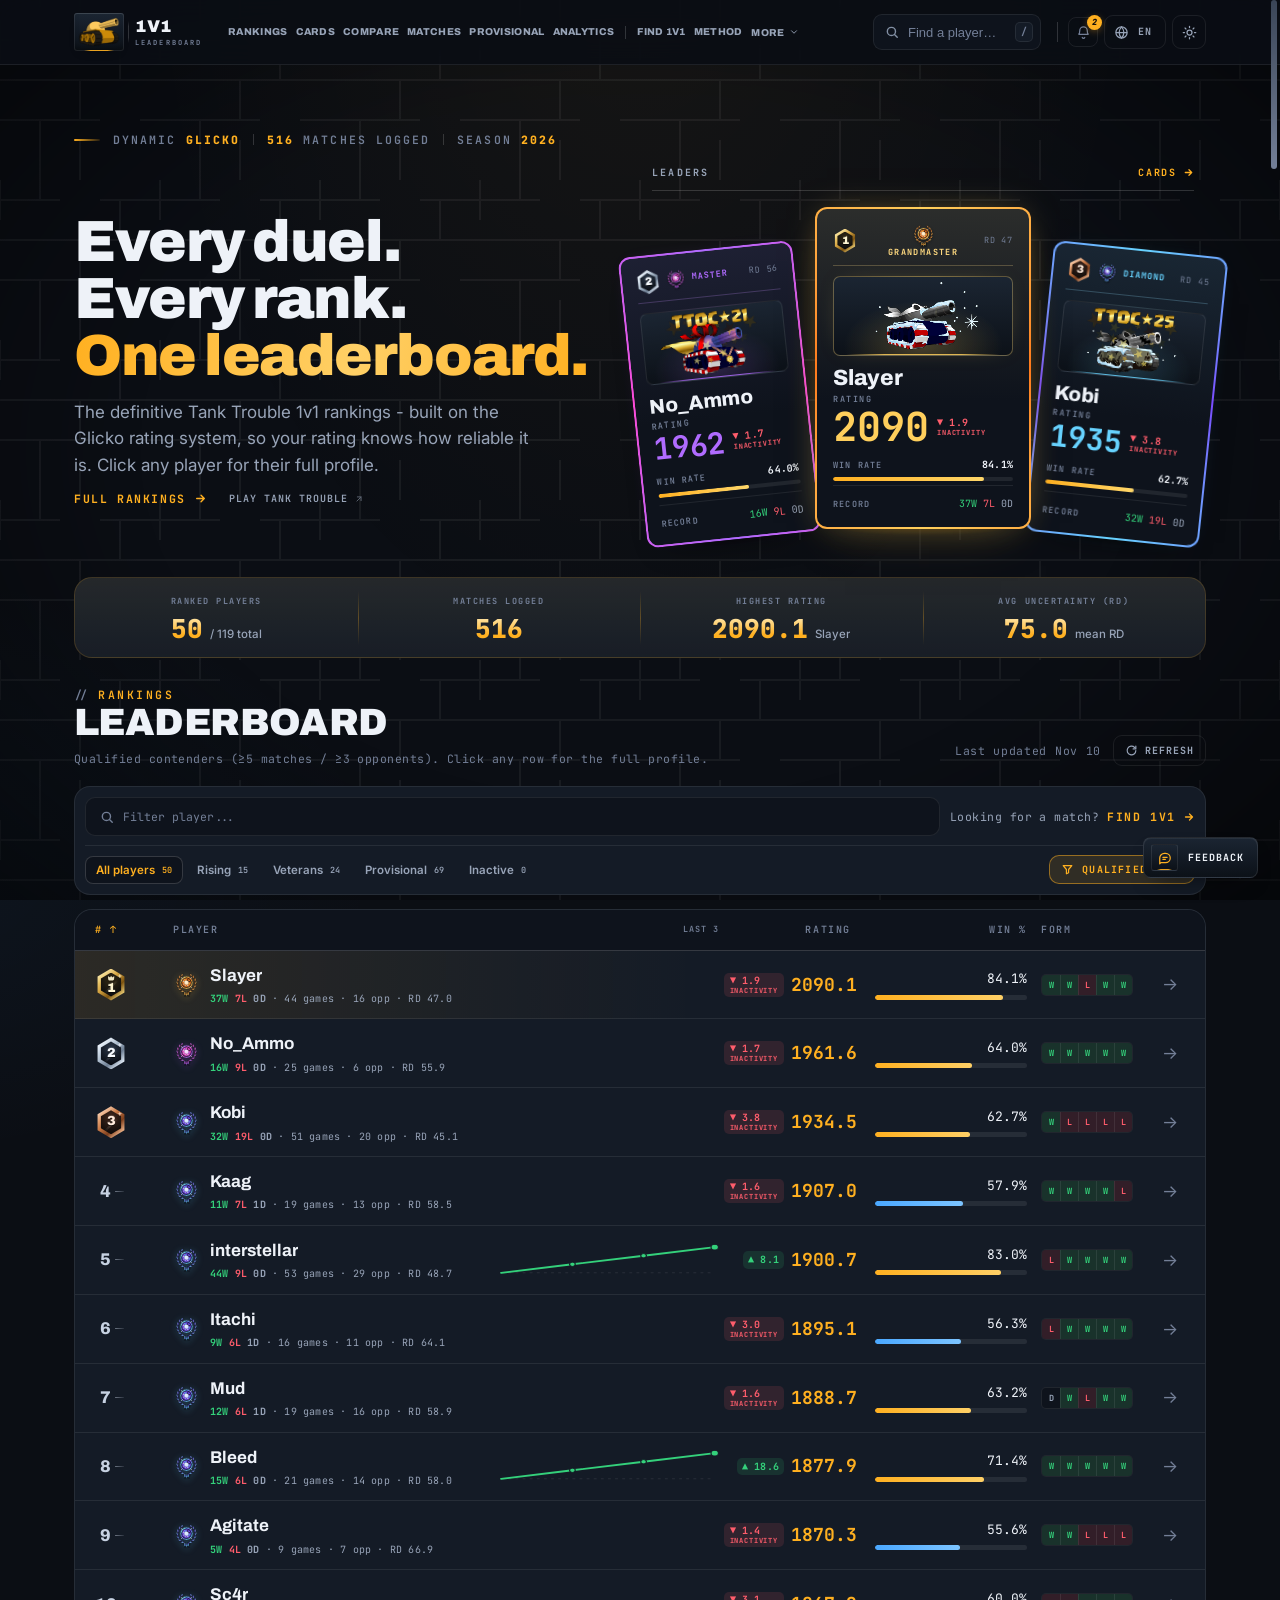
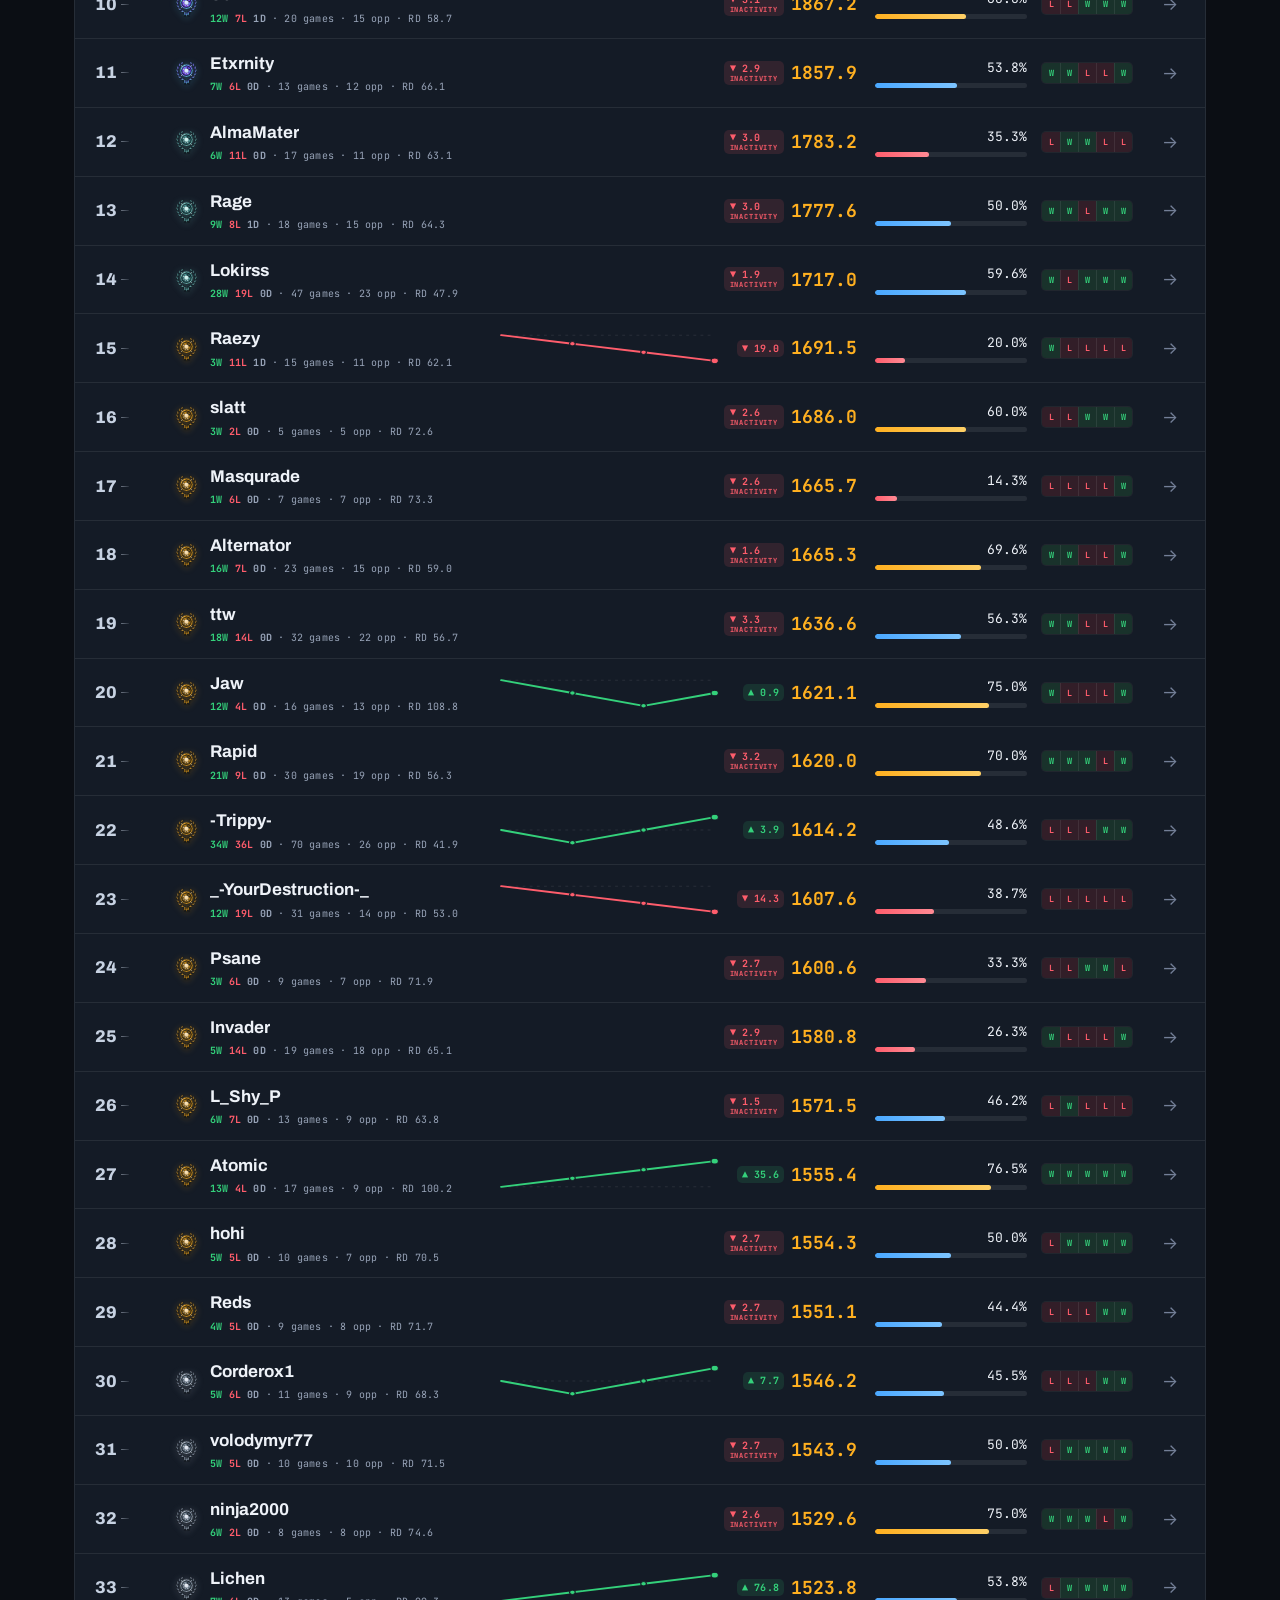
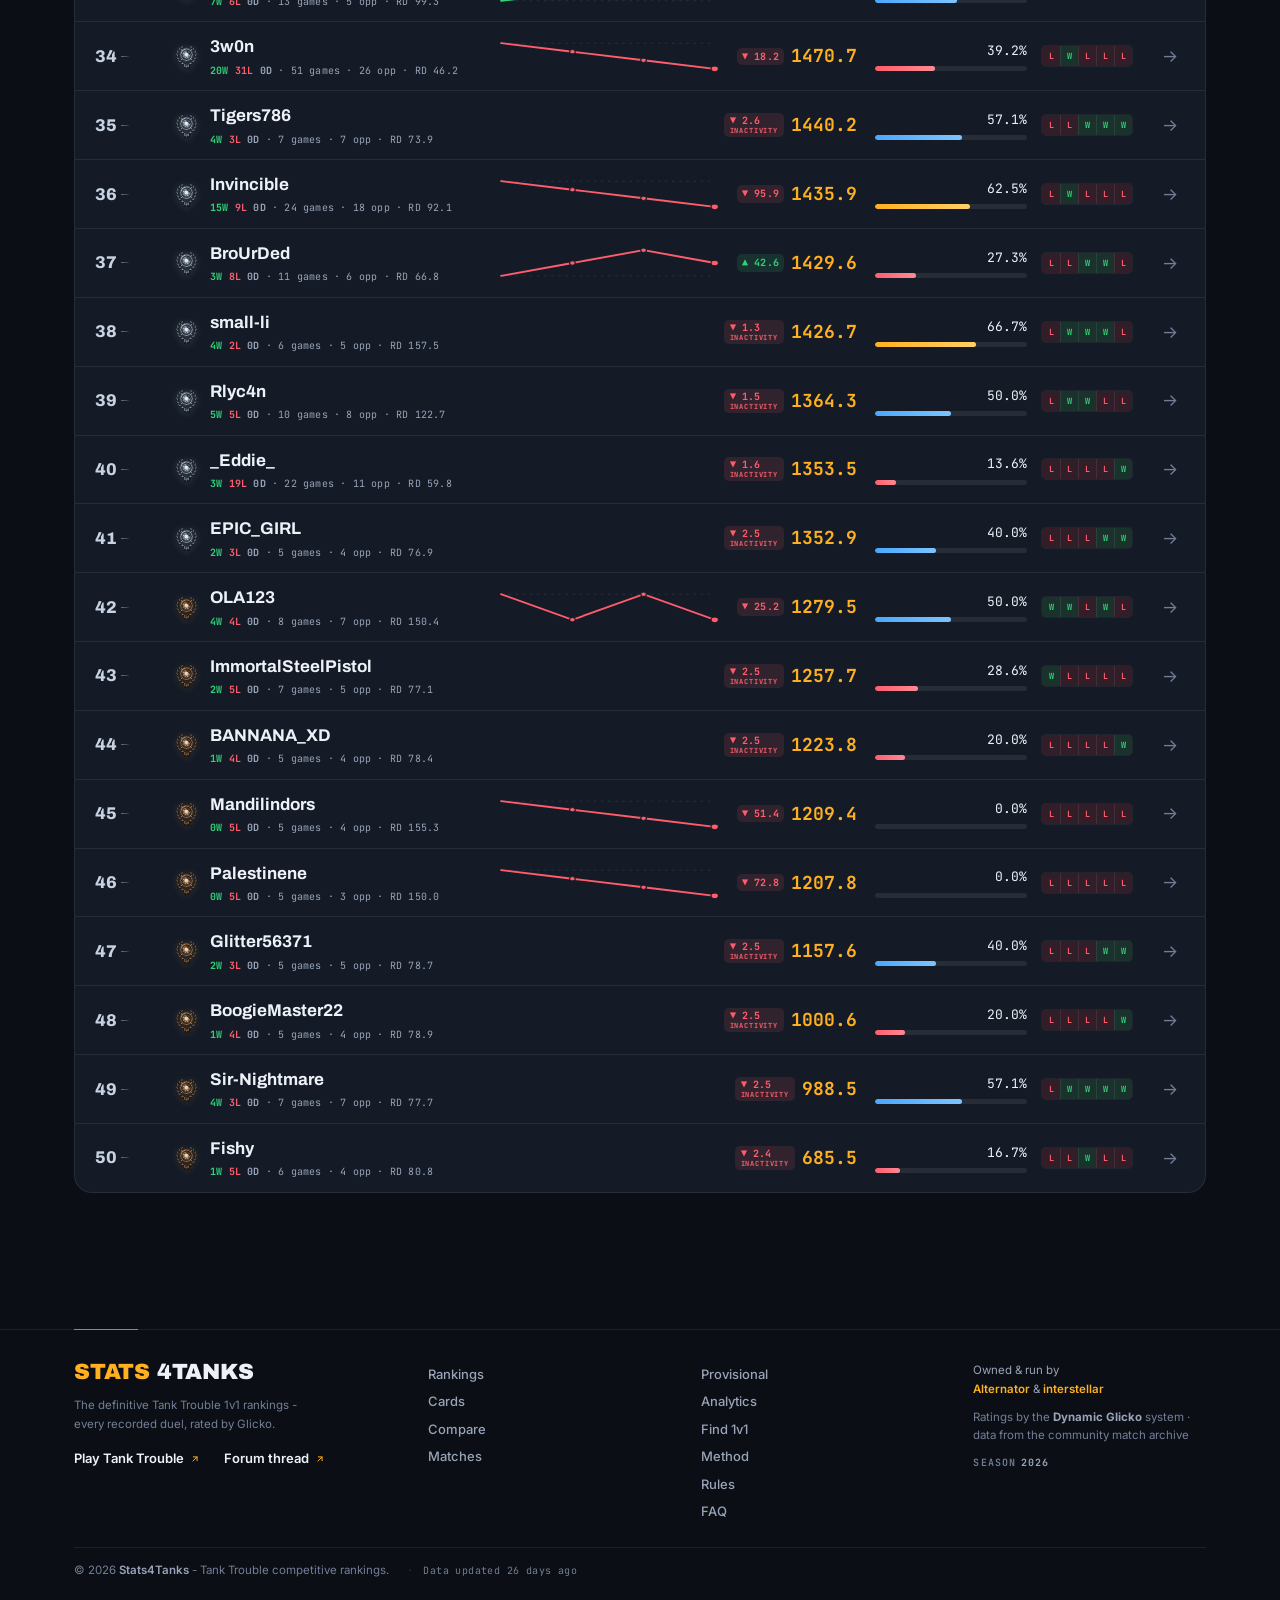
==== commit 893f6e72: "Rebrand public site as Stats4Tanks Stats4Tanks is now the official brand/site name, while visitors s" ====
--- a/index.html
+++ b/index.html
@@ -4,37 +4,37 @@
 <base href="/">
 <meta charset="UTF-8">
 <meta name="viewport" content="width=device-width, initial-scale=1.0">
-<title>TierStats – Tank Trouble 1v1 Leaderboard</title>
-<meta name="description" content="TierStats is the Tank Trouble 1v1 leaderboard: Glicko ratings, player cards, the full match archive, head-to-head stats and server ping profiles.">
+<title>Leaderboard – Stats4Tanks</title>
+<meta name="description" content="Stats4Tanks is the Tank Trouble 1v1 leaderboard: Glicko ratings, player cards, the full match archive, head-to-head stats and server ping profiles.">
 <!-- Open Graph: the DEFAULT embed - shown only for home/default links.
      work/gen_share_pages.js rewrites these per player & route into static
      share pages, so shared profile links carry exclusive text + tank art. -->
 <meta property="og:type" content="website">
-<meta property="og:site_name" content="TierStats">
-<meta property="og:title" content="TierStats – Tank Trouble 1v1 Leaderboard">
-<meta property="og:description" content="TierStats is the Tank Trouble 1v1 leaderboard: Glicko ratings, player cards, the full match archive, head-to-head stats and server ping profiles.">
-<meta property="og:url" content="https://alternator1.github.io/">
-<meta property="og:image" content="https://alternator1.github.io/share/_default.png">
+<meta property="og:site_name" content="Stats4Tanks">
+<meta property="og:title" content="Leaderboard – Stats4Tanks">
+<meta property="og:description" content="Stats4Tanks is the Tank Trouble 1v1 leaderboard: Glicko ratings, player cards, the full match archive, head-to-head stats and server ping profiles.">
+<meta property="og:url" content="https://stats4tanks.github.io/">
+<meta property="og:image" content="https://stats4tanks.github.io/share/_default.png">
 <meta name="twitter:card" content="summary_large_image">
-<meta name="twitter:title" content="TierStats – Tank Trouble 1v1 Leaderboard">
-<meta name="twitter:description" content="TierStats is the Tank Trouble 1v1 leaderboard: Glicko ratings, player cards, the full match archive, head-to-head stats and server ping profiles.">
-<meta name="twitter:image" content="https://alternator1.github.io/share/_default.png">
-<link rel="canonical" href="https://alternator1.github.io/">
+<meta name="twitter:title" content="Leaderboard – Stats4Tanks">
+<meta name="twitter:description" content="Stats4Tanks is the Tank Trouble 1v1 leaderboard: Glicko ratings, player cards, the full match archive, head-to-head stats and server ping profiles.">
+<meta name="twitter:image" content="https://stats4tanks.github.io/share/_default.png">
+<link rel="canonical" href="https://stats4tanks.github.io/">
 <meta name="robots" content="index,follow">
 <script type="application/ld+json">
-{"@context":"https://schema.org","@type":"WebSite","name":"TierStats","alternateName":"1v1 Leaderboard","url":"https://alternator1.github.io/","description":"Tank Trouble 1v1 leaderboard with Glicko ratings, player cards, the full match archive and head-to-head stats."}
+{"@context":"https://schema.org","@type":"WebSite","name":"Stats4Tanks","alternateName":"1v1 Leaderboard","url":"https://stats4tanks.github.io/","description":"Tank Trouble 1v1 leaderboard with Glicko ratings, player cards, the full match archive and head-to-head stats."}
 </script>
 <script>try{document.documentElement.dataset.theme=localStorage.getItem('tt1v1_theme')||'dark'}catch(e){}</script>
 <link rel="preconnect" href="https://fonts.googleapis.com">
 <link rel="preconnect" href="https://fonts.gstatic.com" crossorigin>
 <link href="https://fonts.googleapis.com/css2?family=Archivo:wght@600;700;800;900&family=Inter:wght@400;500;600;700&family=JetBrains+Mono:wght@400;500;600;700&family=Noto+Sans+JP:wght@400;500;600;700&family=Noto+Sans+SC:wght@400;500;600;700&display=swap" rel="stylesheet">
-<link rel="stylesheet" href="styles.css?v=20261110183000">
-<link rel="stylesheet" href="cards.css?v=20261110183000">
-<link rel="stylesheet" href="rankmove.css?v=20261110183000">
-<link rel="icon" type="image/svg+xml" href="/art/favicon.svg?v=20261110183000">
-<link rel="apple-touch-icon" href="/art/icon-192.png?v=20261110183000">
+<link rel="stylesheet" href="styles.css?v=20261110230000">
+<link rel="stylesheet" href="cards.css?v=20261110230000">
+<link rel="stylesheet" href="rankmove.css?v=20261110230000">
+<link rel="icon" type="image/svg+xml" href="/art/favicon.svg?v=20261110230000">
+<link rel="apple-touch-icon" href="/art/icon-192.png?v=20261110230000">
 <!-- installable: the same plate, the same colours, no separate icon work -->
-<link rel="manifest" href="/manifest.webmanifest?v=20261110183000">
+<link rel="manifest" href="/manifest.webmanifest?v=20261110230000">
 </head>
 <body>
 <a class="skip-link" href="#main" data-i18n="a11y.skip">Skip to content</a>
@@ -42,7 +42,7 @@
 <!-- ======================= TOP BAR ======================= -->
 <header class="topbar">
   <div class="topbar-in">
-    <a class="brand" href="#/" aria-label="1v1 Leaderboard">
+    <a class="brand" href="#/" aria-label="Leaderboard – Stats4Tanks">
       <span class="brand-mark" aria-hidden="true">
         <svg viewBox="0 0 24 24" width="25" height="25" fill="currentColor">
           <path fill-rule="evenodd" d="M4.2 16.1h15.6a3.15 3.15 0 0 1 0 6.3H4.2a3.15 3.15 0 0 1 0-6.3Zm2.4 1.35a1.8 1.8 0 1 0 0 3.6 1.8 1.8 0 0 0 0-3.6Zm5.4 0a1.8 1.8 0 1 0 0 3.6 1.8 1.8 0 0 0 0-3.6Zm5.4 0a1.8 1.8 0 1 0 0 3.6 1.8 1.8 0 0 0 0-3.6Z"/>
@@ -50,7 +50,7 @@
           <path fill-rule="evenodd" d="M9.2 11.4V8.6c0-.75.6-1.35 1.35-1.35h2.9c.75 0 1.35.6 1.35 1.35v2.8H9.2Zm2.8-1.5a1.05 1.05 0 1 0 0 2.1 1.05 1.05 0 0 0 0-2.1Z"/>
           <path d="M14.4 8.15h8.38c.52 0 .94.42.94.94v.42c0 .52-.42.94-.94.94H14.4V8.15Z"/>
         </svg>
-        <img class="brand-tank-img" src="/art/brand-tank.png?v=20261110183000" width="395" height="282" alt="" draggable="false">
+        <img class="brand-tank-img" src="/art/brand-tank.png?v=20261110230000" width="395" height="282" alt="" draggable="false">
       </span>
       <span class="brand-lock" aria-hidden="true"><b>1v1</b><i data-i18n="top.brandSub">Leaderboard</i></span>
     </a>
@@ -1113,7 +1113,7 @@
   <div class="wrap">
     <div class="foot-top">
       <div class="foot-brand">
-        <a class="foot-logo" href="#/" aria-label="1v1 Leaderboard"><span class="foot-logo-11">1v1</span><span class="foot-logo-word">Leaderboard</span></a>
+        <a class="foot-logo" href="#/" aria-label="Stats4Tanks"><span class="foot-logo-11">Stats</span><span class="foot-logo-word">4Tanks</span></a>
         <p class="foot-tagline" data-i18n="foot.tagline">The definitive Tank Trouble 1v1 rankings - every recorded duel, rated by Glicko.</p>
         <a class="foot-play" href="https://tanktrouble.com/" target="_blank" rel="noopener noreferrer"><span data-i18n="site.playTT">Play Tank Trouble</span>
           <svg class="ext-ico" width="10" height="10" viewBox="0 0 24 24" fill="none" stroke="currentColor" stroke-width="2.4" aria-hidden="true" focusable="false"><path d="M7 17 17 7M8 7h9v9" stroke-linecap="round" stroke-linejoin="round"/></svg>
@@ -1143,7 +1143,7 @@
       </div>
     </div>
     <div class="foot-bottom">
-      <span class="foot-copy" data-i18n-html="foot.rights">© 2026 <b>1v1 Leaderboard</b> - Tank Trouble competitive rankings.</span>
+      <span class="foot-copy" data-i18n-html="foot.rights">© 2026 <b>Stats4Tanks</b> - Tank Trouble competitive rankings.</span>
       <span class="foot-updated" id="foot-updated"></span>
     </div>
   </div>
@@ -1275,7 +1275,7 @@
 <button class="to-top" id="to-top" aria-label="Back to top" title="Back to top" data-i18n-attr="aria-label:misc.toTop;title:misc.toTop">
   <svg width="15" height="15" viewBox="0 0 24 24" fill="none" stroke="currentColor" stroke-width="2.1"><path d="M6 12.5l6-6 6 6M6 18.5l6-6 6 6" stroke-linecap="round" stroke-linejoin="round"/></svg>
 </button>
-<script src="i18n.js?v=20261110183000"></script>
+<script src="i18n.js?v=20261110230000"></script>
 <script>
   /* data.js is rewritten by the sheet sync worker outside of site deploys -
      load it with a per-request cache-buster so every refresh shows the
@@ -1284,12 +1284,12 @@
   document.write('<script src="data.js?t=' + Date.now() + '\"><\/script>');
 </script>
 <script src="log.js?v=1794225931899"></script>
-<script src="tanks.js?v=20261110183000"></script>
-<script src="tankrender.js?v=20261110183000"></script>
-<script src="cards.js?v=20261110183000"></script>
-<script src="tourneys.js?v=20261110183000"></script>
-<script src="app.js?v=20261110183000"></script>
-<script src="rankmove.js?v=20261110183000"></script>
+<script src="tanks.js?v=20261110230000"></script>
+<script src="tankrender.js?v=20261110230000"></script>
+<script src="cards.js?v=20261110230000"></script>
+<script src="tourneys.js?v=20261110230000"></script>
+<script src="app.js?v=20261110230000"></script>
+<script src="rankmove.js?v=20261110230000"></script>
 <script>
 /* Offline board + fast repeat visits.
    The version number is this page's own asset stamp, so every publish is a new
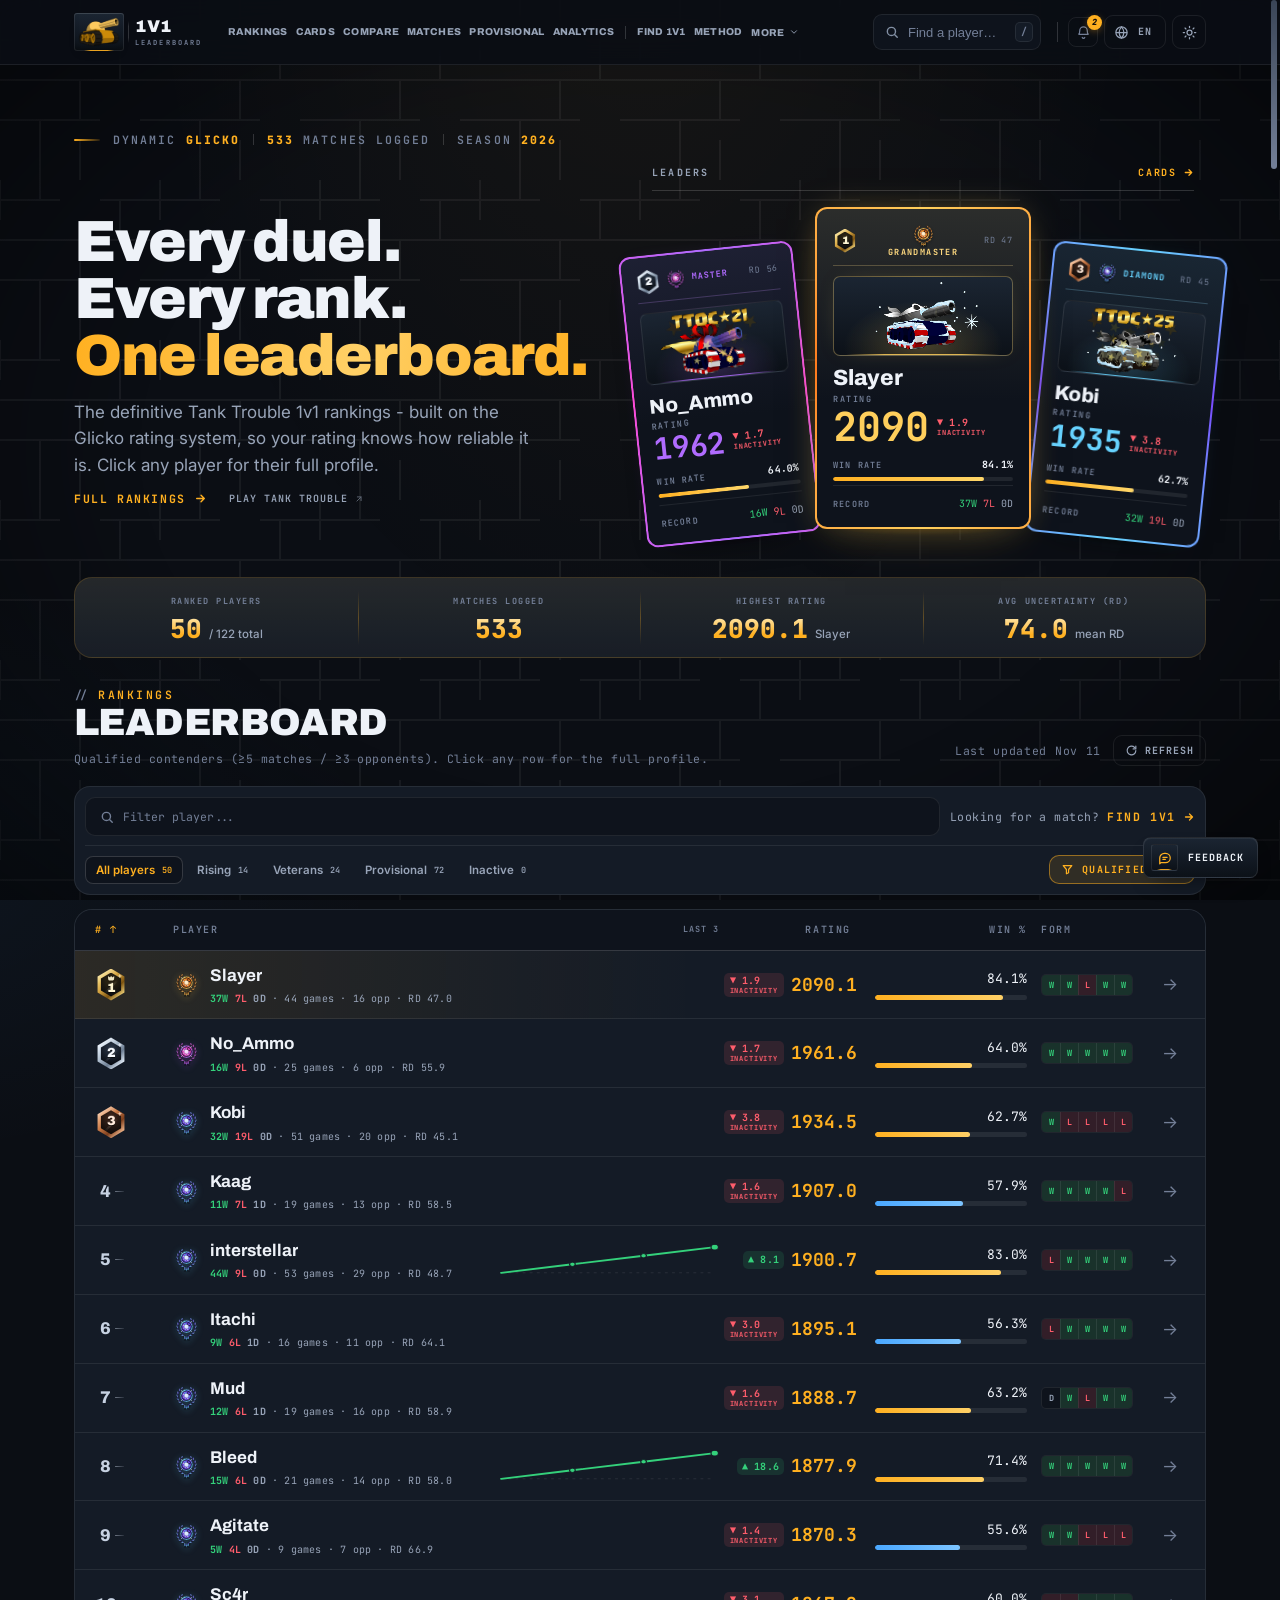
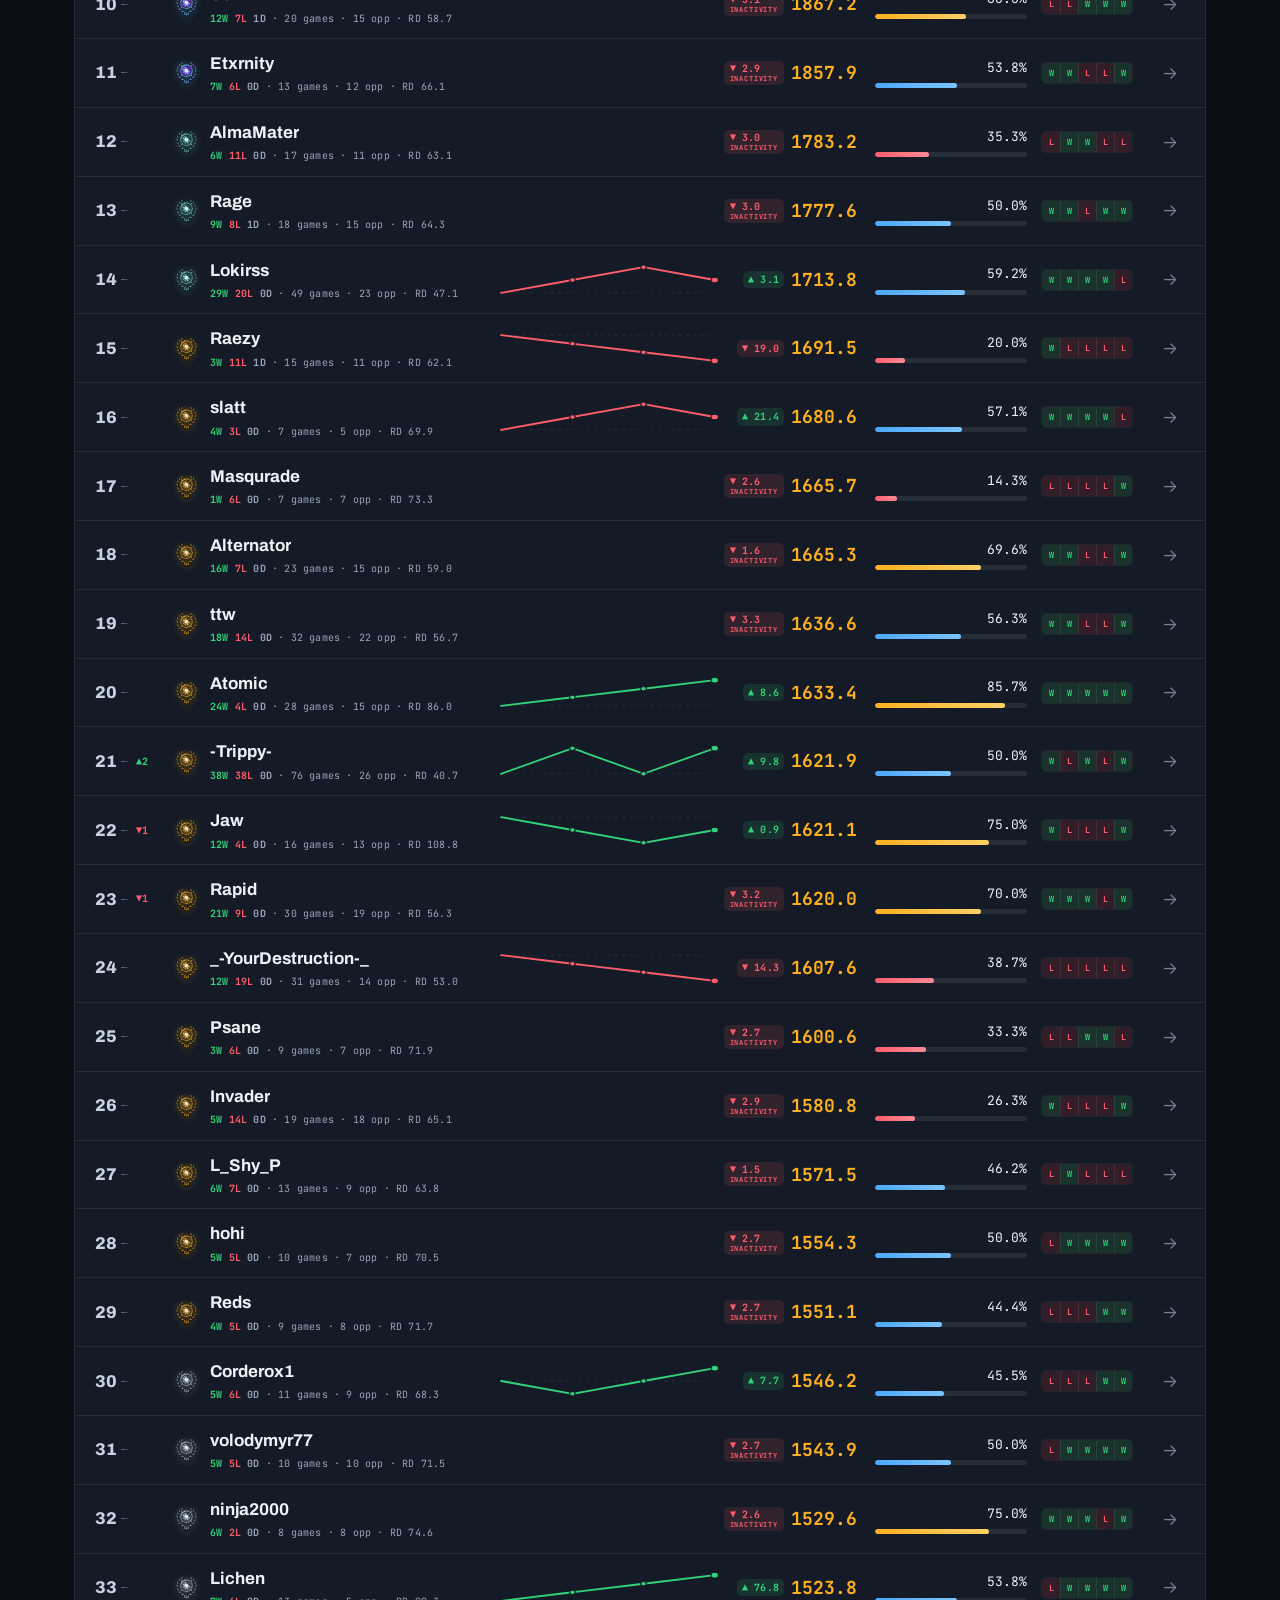
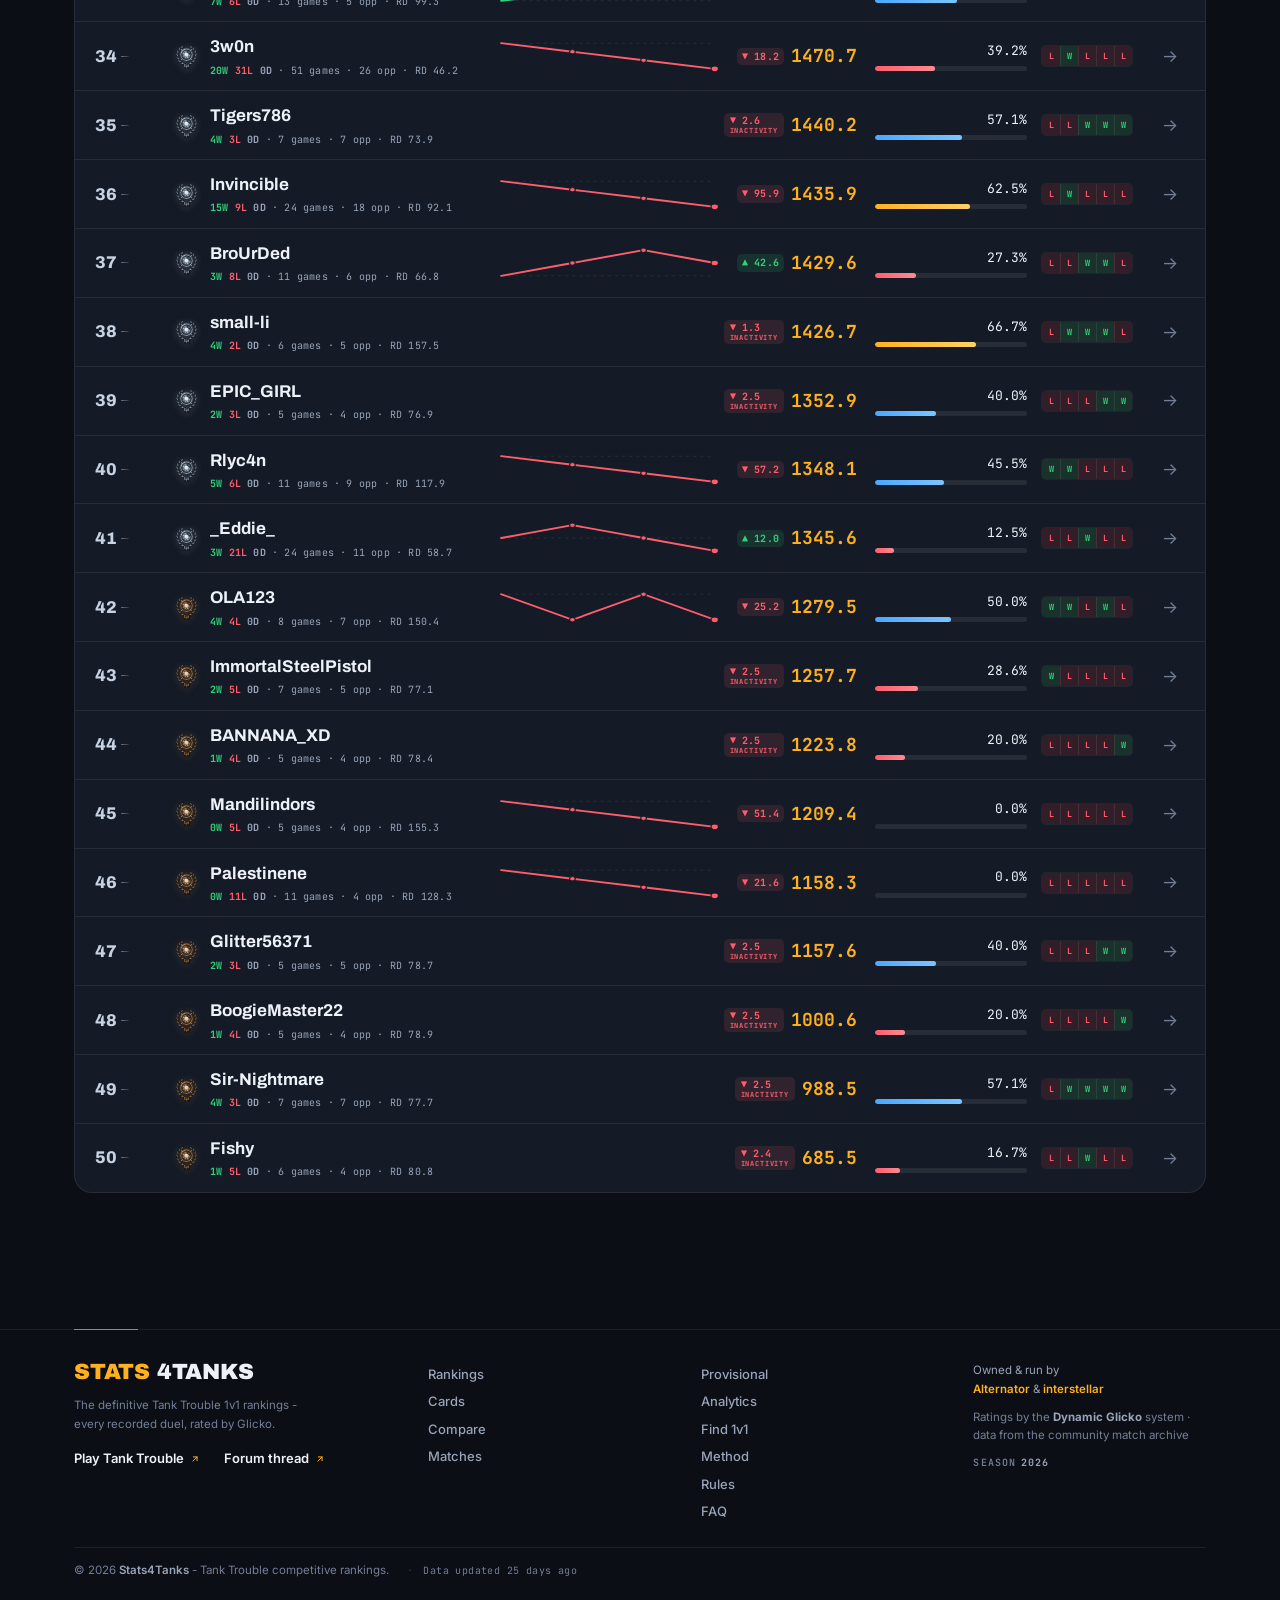
==== commit a2346008: "Lead the analytics page with the time-sensitive stats Most active (last 30 days) and rating movement" ====
--- a/index.html
+++ b/index.html
@@ -28,13 +28,13 @@
 <link rel="preconnect" href="https://fonts.googleapis.com">
 <link rel="preconnect" href="https://fonts.gstatic.com" crossorigin>
 <link href="https://fonts.googleapis.com/css2?family=Archivo:wght@600;700;800;900&family=Inter:wght@400;500;600;700&family=JetBrains+Mono:wght@400;500;600;700&family=Noto+Sans+JP:wght@400;500;600;700&family=Noto+Sans+SC:wght@400;500;600;700&display=swap" rel="stylesheet">
-<link rel="stylesheet" href="styles.css?v=20261110230000">
-<link rel="stylesheet" href="cards.css?v=20261110230000">
-<link rel="stylesheet" href="rankmove.css?v=20261110230000">
-<link rel="icon" type="image/svg+xml" href="/art/favicon.svg?v=20261110230000">
-<link rel="apple-touch-icon" href="/art/icon-192.png?v=20261110230000">
+<link rel="stylesheet" href="styles.css?v=20261111120000">
+<link rel="stylesheet" href="cards.css?v=20261111120000">
+<link rel="stylesheet" href="rankmove.css?v=20261111120000">
+<link rel="icon" type="image/svg+xml" href="/art/favicon.svg?v=20261111120000">
+<link rel="apple-touch-icon" href="/art/icon-192.png?v=20261111120000">
 <!-- installable: the same plate, the same colours, no separate icon work -->
-<link rel="manifest" href="/manifest.webmanifest?v=20261110230000">
+<link rel="manifest" href="/manifest.webmanifest?v=20261111120000">
 </head>
 <body>
 <a class="skip-link" href="#main" data-i18n="a11y.skip">Skip to content</a>
@@ -50,7 +50,7 @@
           <path fill-rule="evenodd" d="M9.2 11.4V8.6c0-.75.6-1.35 1.35-1.35h2.9c.75 0 1.35.6 1.35 1.35v2.8H9.2Zm2.8-1.5a1.05 1.05 0 1 0 0 2.1 1.05 1.05 0 0 0 0-2.1Z"/>
           <path d="M14.4 8.15h8.38c.52 0 .94.42.94.94v.42c0 .52-.42.94-.94.94H14.4V8.15Z"/>
         </svg>
-        <img class="brand-tank-img" src="/art/brand-tank.png?v=20261110230000" width="395" height="282" alt="" draggable="false">
+        <img class="brand-tank-img" src="/art/brand-tank.png?v=20261111120000" width="395" height="282" alt="" draggable="false">
       </span>
       <span class="brand-lock" aria-hidden="true"><b>1v1</b><i data-i18n="top.brandSub">Leaderboard</i></span>
     </a>
@@ -1275,7 +1275,7 @@
 <button class="to-top" id="to-top" aria-label="Back to top" title="Back to top" data-i18n-attr="aria-label:misc.toTop;title:misc.toTop">
   <svg width="15" height="15" viewBox="0 0 24 24" fill="none" stroke="currentColor" stroke-width="2.1"><path d="M6 12.5l6-6 6 6M6 18.5l6-6 6 6" stroke-linecap="round" stroke-linejoin="round"/></svg>
 </button>
-<script src="i18n.js?v=20261110230000"></script>
+<script src="i18n.js?v=20261111120000"></script>
 <script>
   /* data.js is rewritten by the sheet sync worker outside of site deploys -
      load it with a per-request cache-buster so every refresh shows the
@@ -1284,12 +1284,12 @@
   document.write('<script src="data.js?t=' + Date.now() + '\"><\/script>');
 </script>
 <script src="log.js?v=1794225931899"></script>
-<script src="tanks.js?v=20261110230000"></script>
-<script src="tankrender.js?v=20261110230000"></script>
-<script src="cards.js?v=20261110230000"></script>
-<script src="tourneys.js?v=20261110230000"></script>
-<script src="app.js?v=20261110230000"></script>
-<script src="rankmove.js?v=20261110230000"></script>
+<script src="tanks.js?v=20261111120000"></script>
+<script src="tankrender.js?v=20261111120000"></script>
+<script src="cards.js?v=20261111120000"></script>
+<script src="tourneys.js?v=20261111120000"></script>
+<script src="app.js?v=20261111120000"></script>
+<script src="rankmove.js?v=20261111120000"></script>
 <script>
 /* Offline board + fast repeat visits.
    The version number is this page's own asset stamp, so every publish is a new
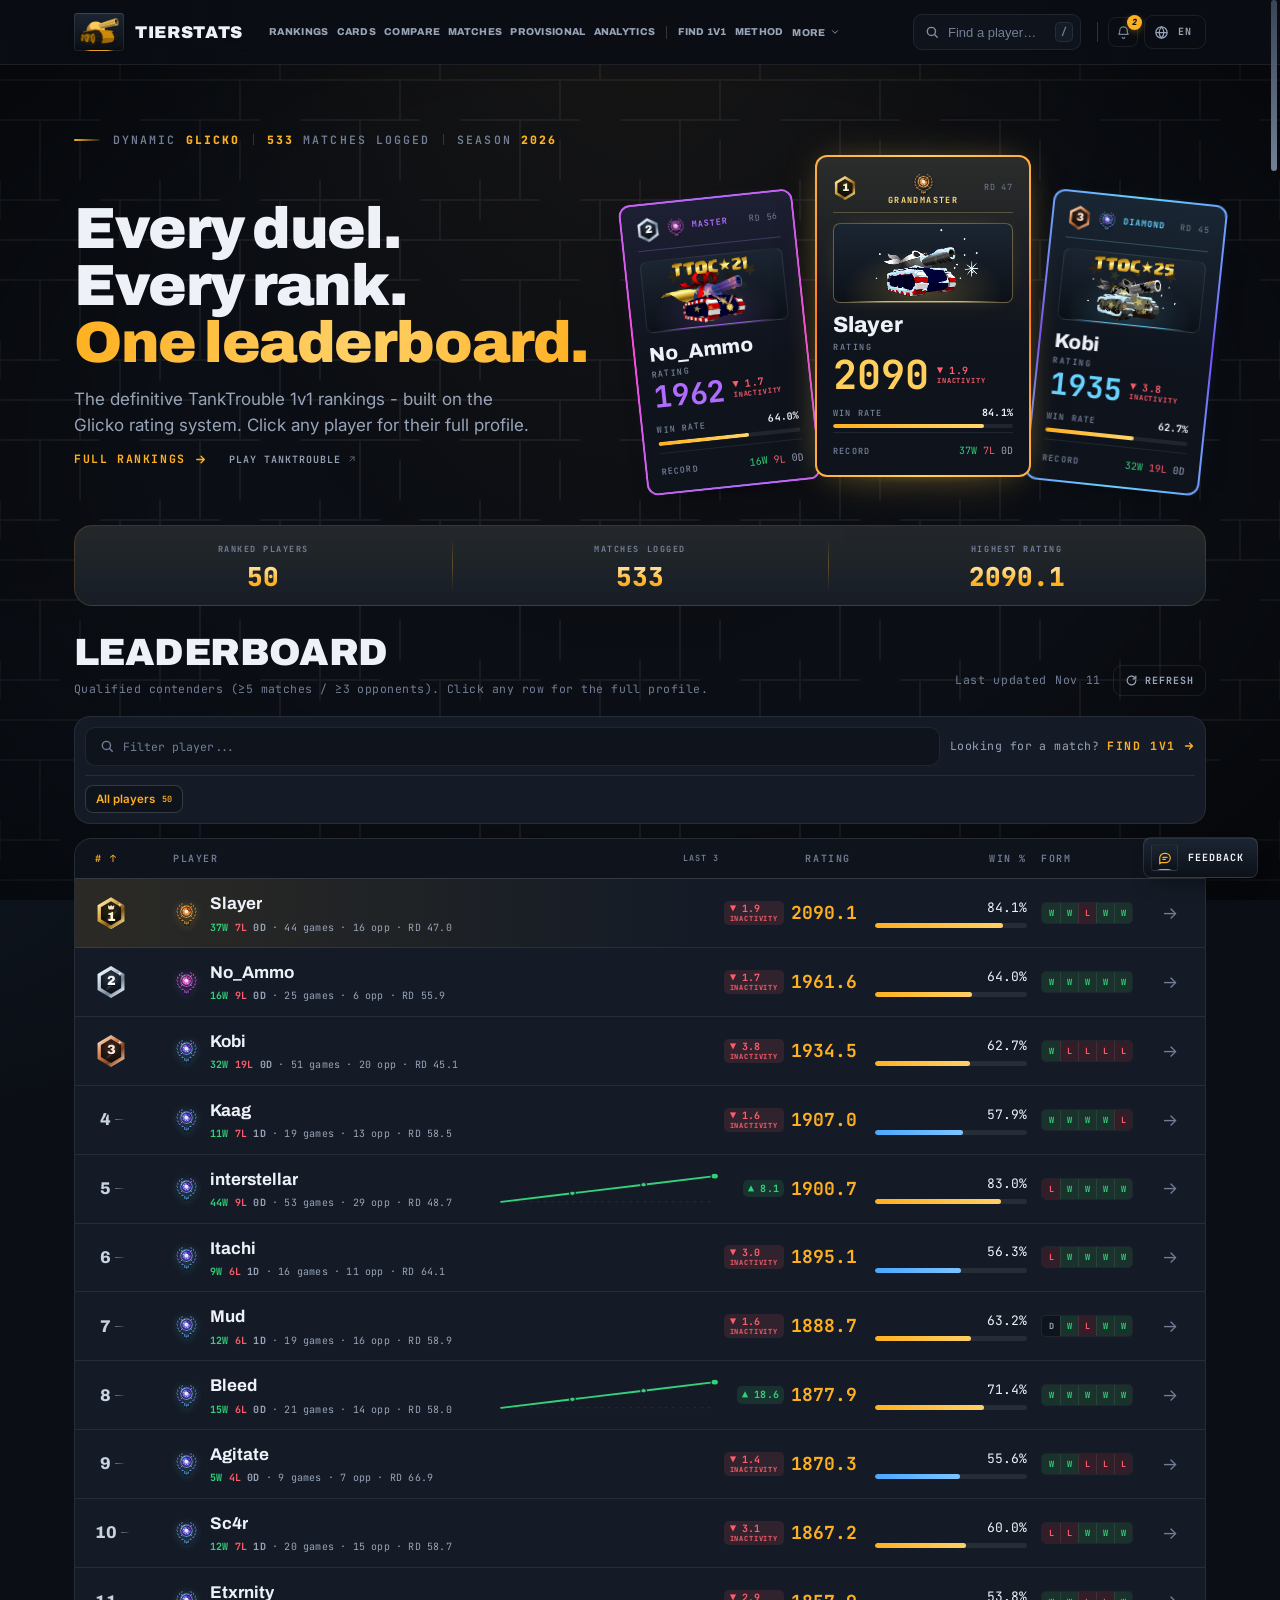
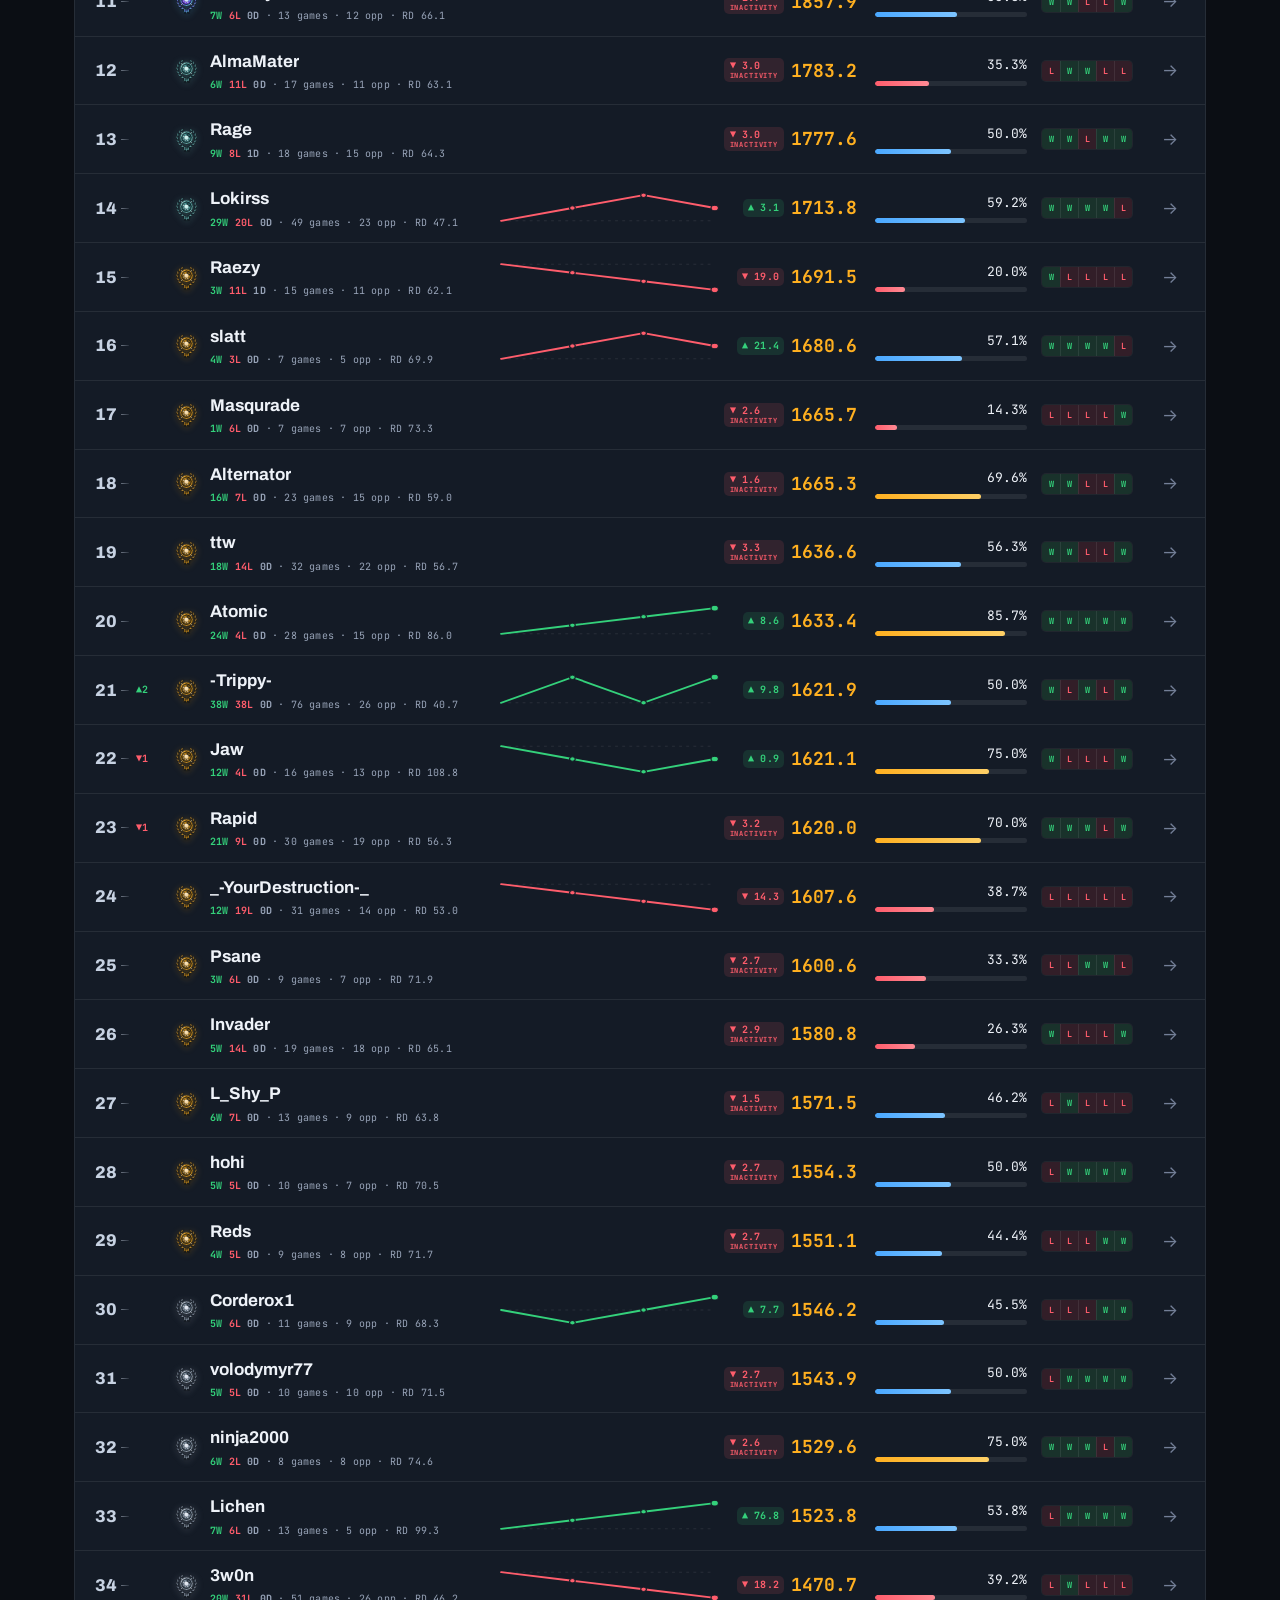
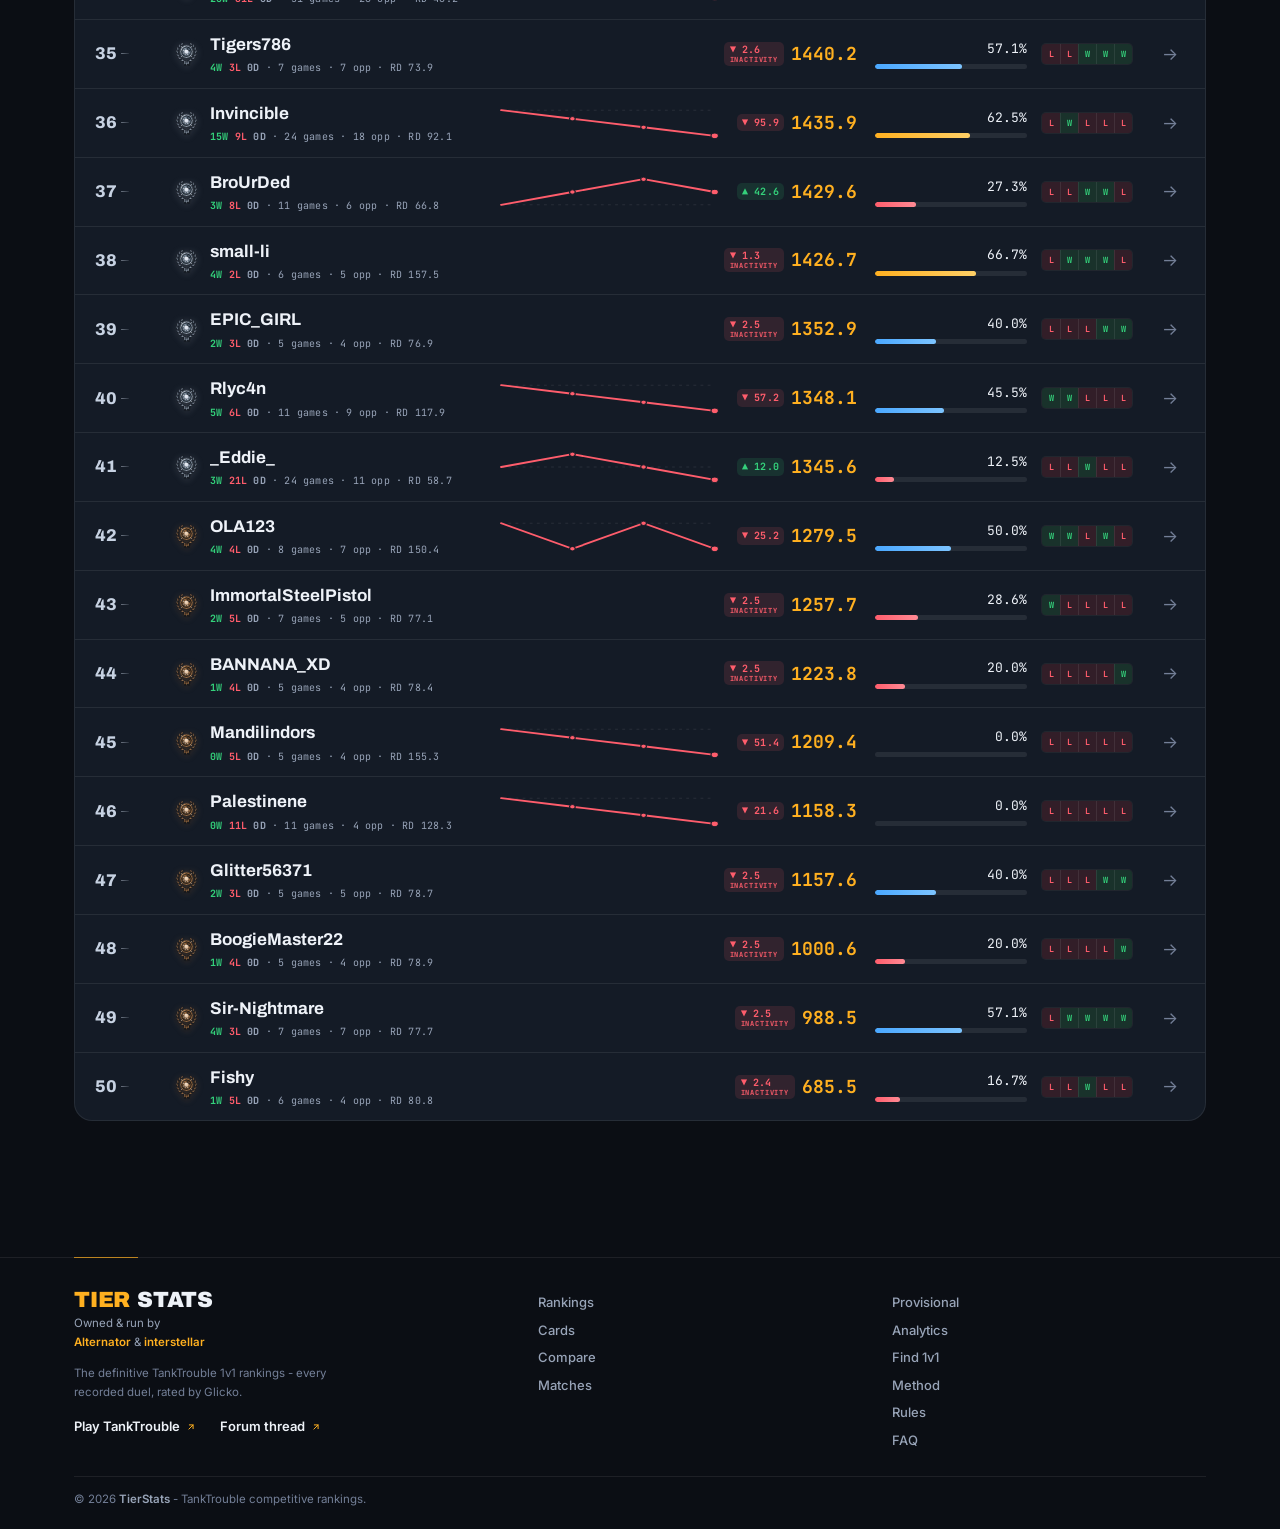
==== commit fc244d4e: "Simplify the front end: dark-only, ranked-only leaderboard, tighter copy Rebrand the display name to" ====
--- a/index.html
+++ b/index.html
@@ -4,37 +4,37 @@
 <base href="/">
 <meta charset="UTF-8">
 <meta name="viewport" content="width=device-width, initial-scale=1.0">
-<title>Leaderboard – Stats4Tanks</title>
-<meta name="description" content="Stats4Tanks is the Tank Trouble 1v1 leaderboard: Glicko ratings, player cards, the full match archive, head-to-head stats and server ping profiles.">
+<title>Leaderboard – TierStats</title>
+<meta name="description" content="TierStats is the TankTrouble 1v1 leaderboard: Glicko ratings, player cards, the full match archive, head-to-head stats and server ping profiles.">
 <!-- Open Graph: the DEFAULT embed - shown only for home/default links.
      work/gen_share_pages.js rewrites these per player & route into static
      share pages, so shared profile links carry exclusive text + tank art. -->
 <meta property="og:type" content="website">
-<meta property="og:site_name" content="Stats4Tanks">
-<meta property="og:title" content="Leaderboard – Stats4Tanks">
-<meta property="og:description" content="Stats4Tanks is the Tank Trouble 1v1 leaderboard: Glicko ratings, player cards, the full match archive, head-to-head stats and server ping profiles.">
+<meta property="og:site_name" content="TierStats">
+<meta property="og:title" content="Leaderboard – TierStats">
+<meta property="og:description" content="TierStats is the TankTrouble 1v1 leaderboard: Glicko ratings, player cards, the full match archive, head-to-head stats and server ping profiles.">
 <meta property="og:url" content="https://stats4tanks.github.io/">
 <meta property="og:image" content="https://stats4tanks.github.io/share/_default.png">
 <meta name="twitter:card" content="summary_large_image">
-<meta name="twitter:title" content="Leaderboard – Stats4Tanks">
-<meta name="twitter:description" content="Stats4Tanks is the Tank Trouble 1v1 leaderboard: Glicko ratings, player cards, the full match archive, head-to-head stats and server ping profiles.">
+<meta name="twitter:title" content="Leaderboard – TierStats">
+<meta name="twitter:description" content="TierStats is the TankTrouble 1v1 leaderboard: Glicko ratings, player cards, the full match archive, head-to-head stats and server ping profiles.">
 <meta name="twitter:image" content="https://stats4tanks.github.io/share/_default.png">
 <link rel="canonical" href="https://stats4tanks.github.io/">
 <meta name="robots" content="index,follow">
 <script type="application/ld+json">
-{"@context":"https://schema.org","@type":"WebSite","name":"Stats4Tanks","alternateName":"1v1 Leaderboard","url":"https://stats4tanks.github.io/","description":"Tank Trouble 1v1 leaderboard with Glicko ratings, player cards, the full match archive and head-to-head stats."}
+{"@context":"https://schema.org","@type":"WebSite","name":"TierStats","alternateName":"TierStats","url":"https://stats4tanks.github.io/","description":"TankTrouble 1v1 leaderboard with Glicko ratings, player cards, the full match archive and head-to-head stats."}
 </script>
-<script>try{document.documentElement.dataset.theme=localStorage.getItem('tt1v1_theme')||'dark'}catch(e){}</script>
+
 <link rel="preconnect" href="https://fonts.googleapis.com">
 <link rel="preconnect" href="https://fonts.gstatic.com" crossorigin>
 <link href="https://fonts.googleapis.com/css2?family=Archivo:wght@600;700;800;900&family=Inter:wght@400;500;600;700&family=JetBrains+Mono:wght@400;500;600;700&family=Noto+Sans+JP:wght@400;500;600;700&family=Noto+Sans+SC:wght@400;500;600;700&display=swap" rel="stylesheet">
-<link rel="stylesheet" href="styles.css?v=20261111120000">
-<link rel="stylesheet" href="cards.css?v=20261111120000">
-<link rel="stylesheet" href="rankmove.css?v=20261111120000">
-<link rel="icon" type="image/svg+xml" href="/art/favicon.svg?v=20261111120000">
-<link rel="apple-touch-icon" href="/art/icon-192.png?v=20261111120000">
+<link rel="stylesheet" href="styles.css?v=20261111228000">
+<link rel="stylesheet" href="cards.css?v=20261111228000">
+<link rel="stylesheet" href="rankmove.css?v=20261111228000">
+<link rel="icon" type="image/svg+xml" href="/art/favicon.svg?v=20261111228000">
+<link rel="apple-touch-icon" href="/art/icon-192.png?v=20261111228000">
 <!-- installable: the same plate, the same colours, no separate icon work -->
-<link rel="manifest" href="/manifest.webmanifest?v=20261111120000">
+<link rel="manifest" href="/manifest.webmanifest?v=20261111228000">
 </head>
 <body>
 <a class="skip-link" href="#main" data-i18n="a11y.skip">Skip to content</a>
@@ -42,7 +42,7 @@
 <!-- ======================= TOP BAR ======================= -->
 <header class="topbar">
   <div class="topbar-in">
-    <a class="brand" href="#/" aria-label="Leaderboard – Stats4Tanks">
+    <a class="brand" href="#/" aria-label="Leaderboard – TierStats">
       <span class="brand-mark" aria-hidden="true">
         <svg viewBox="0 0 24 24" width="25" height="25" fill="currentColor">
           <path fill-rule="evenodd" d="M4.2 16.1h15.6a3.15 3.15 0 0 1 0 6.3H4.2a3.15 3.15 0 0 1 0-6.3Zm2.4 1.35a1.8 1.8 0 1 0 0 3.6 1.8 1.8 0 0 0 0-3.6Zm5.4 0a1.8 1.8 0 1 0 0 3.6 1.8 1.8 0 0 0 0-3.6Zm5.4 0a1.8 1.8 0 1 0 0 3.6 1.8 1.8 0 0 0 0-3.6Z"/>
@@ -50,9 +50,9 @@
           <path fill-rule="evenodd" d="M9.2 11.4V8.6c0-.75.6-1.35 1.35-1.35h2.9c.75 0 1.35.6 1.35 1.35v2.8H9.2Zm2.8-1.5a1.05 1.05 0 1 0 0 2.1 1.05 1.05 0 0 0 0-2.1Z"/>
           <path d="M14.4 8.15h8.38c.52 0 .94.42.94.94v.42c0 .52-.42.94-.94.94H14.4V8.15Z"/>
         </svg>
-        <img class="brand-tank-img" src="/art/brand-tank.png?v=20261111120000" width="395" height="282" alt="" draggable="false">
+        <img class="brand-tank-img" src="/art/brand-tank.png?v=20261111228000" width="395" height="282" alt="" draggable="false">
       </span>
-      <span class="brand-lock" aria-hidden="true"><b>1v1</b><i data-i18n="top.brandSub">Leaderboard</i></span>
+      <span class="brand-lock" aria-hidden="true"><b>TierStats</b></span>
     </a>
     <nav class="nav" aria-label="Site sections" data-i18n-attr="aria-label:foot.sections">
       <span class="nav-glide" id="nav-glide"></span>
@@ -93,14 +93,9 @@
         <div class="lang-menu" id="lang-menu" role="menu">
           <button data-lang="en" role="menuitemradio" aria-checked="true"><span class="ck">✓</span><span class="ln">English</span><span class="lc">EN</span></button>
           <button data-lang="zh" role="menuitemradio" aria-checked="false"><span class="ck">✓</span><span class="ln">简体中文</span><span class="lc">中</span></button>
-          <button data-lang="ja" role="menuitemradio" aria-checked="false"><span class="ck">✓</span><span class="ln">日本語</span><span class="lc">日</span></button>
           <button data-lang="ru" role="menuitemradio" aria-checked="false"><span class="ck">✓</span><span class="ln">Русский</span><span class="lc">РУ</span></button>
         </div>
       </div>
-      <button class="icon-btn theme-toggle" id="theme-toggle" title="Switch to light mode" aria-label="Switch to light mode" aria-pressed="false">
-        <svg class="ic-moon" width="15" height="15" viewBox="0 0 24 24" fill="none" stroke="currentColor" stroke-width="2" aria-hidden="true"><path d="M21 12.8A9 9 0 1 1 11.2 3a7 7 0 0 0 9.8 9.8Z" stroke-linejoin="round"/></svg>
-        <svg class="ic-sun" width="15" height="15" viewBox="0 0 24 24" fill="none" stroke="currentColor" stroke-width="2" aria-hidden="true"><circle cx="12" cy="12" r="4"/><path d="M12 2v2M12 20v2M4.9 4.9l1.4 1.4M17.7 17.7l1.4 1.4M2 12h2M20 12h2M4.9 19.1l1.4-1.4M17.7 6.3l1.4-1.4" stroke-linecap="round"/></svg>
-      </button>
       <button class="icon-btn mnav-btn" id="mnav-btn" aria-controls="mnav" aria-expanded="false" aria-label="Menu" title="Menu" data-i18n-attr="aria-label:top.menu;title:top.menu">
         <span class="mnav-bars" aria-hidden="true"><i></i><i></i><i></i></span>
       </button>
@@ -137,13 +132,12 @@
       <div class="hero-grid">
         <div class="hero-copy">
           <h1 data-i18n-html="home.h1">Every duel.<br>Every rank.<br><span class="gold">One leaderboard.</span></h1>
-          <p class="sub" data-i18n="home.sub">The definitive Tank Trouble 1v1 rankings - built on the Glicko rating system,
-      so your rating knows how reliable it is. Click any player for their full profile.</p>
+          <p class="sub" data-i18n="home.sub">The definitive TankTrouble 1v1 rankings - built on the Glicko rating system. Click any player for their full profile.</p>
           <div class="hero-links">
             <a class="section-link hero-link" href="#full-rankings"><span data-i18n="home.fullRankings">Full rankings</span>
               <svg width="13" height="13" viewBox="0 0 24 24" fill="none" stroke="currentColor" stroke-width="2.6"><path d="M5 12h14M13 6l6 6-6 6" stroke-linecap="round" stroke-linejoin="round"/></svg>
             </a>
-            <a class="hero-play" href="https://tanktrouble.com/" target="_blank" rel="noopener noreferrer"><span data-i18n="site.playTT">Play Tank Trouble</span>
+            <a class="hero-play" href="https://tanktrouble.com/" target="_blank" rel="noopener noreferrer"><span data-i18n="site.playTT">Play TankTrouble</span>
               <svg class="ext-ico" width="10" height="10" viewBox="0 0 24 24" fill="none" stroke="currentColor" stroke-width="2.4" aria-hidden="true" focusable="false"><path d="M7 17 17 7M8 7h9v9" stroke-linecap="round" stroke-linejoin="round"/></svg>
             </a>
           </div>
@@ -205,14 +199,6 @@
         </div>
         <div class="lb-segs" id="lb-segs" role="group" data-i18n-attr="aria-label:lb.filterPh">
           <button class="lb-seg on" data-filter="all" aria-pressed="true"><span data-i18n="chip.all">All players</span><b id="lb-c-all">-</b></button>
-          <button class="lb-seg" data-filter="rising" aria-pressed="false" data-i18n-attr="title:chip.risingTip"><span data-i18n="chip.rising">Rising</span><b id="lb-c-rising">-</b></button>
-          <button class="lb-seg" data-filter="veterans" aria-pressed="false" data-i18n-attr="title:chip.veteransTip"><span data-i18n="chip.veterans">Veterans</span><b id="lb-c-veterans">-</b></button>
-          <button class="lb-seg" data-filter="provisional" aria-pressed="false"><span data-i18n="chip.provisional">Provisional</span><b id="lb-c-provisional">-</b></button>
-          <button class="lb-seg" data-filter="inactive" aria-pressed="false"><span data-i18n="chip.inactive">Inactive</span><b id="lb-c-inactive">-</b></button>
-          <button class="toggle-btn on" id="lb-qual" data-i18n-attr="aria-label:lb.qualOnly">
-            <svg width="13" height="13" viewBox="0 0 24 24" fill="none" stroke="currentColor" stroke-width="2.2"><path d="M4 5h16l-6 7v6l-4 2v-8L4 5Z" stroke-linejoin="round"/></svg>
-            <span data-i18n="lb.qualOnly">Qualified only</span>
-          </button>
         </div>
       </div>
 
@@ -432,9 +418,8 @@
     <section class="method-intro anim">
       <div class="method-sec-head"><h2 data-i18n-html="method.idea3">The idea in <span class="n">3 steps</span></h2></div>
       <div class="method-steps">
-        <article class="method-step"><span class="step-n mono">01</span><div data-i18n-html="method.step1"><b>Everyone starts from their old rating.</b>
-          The original 0–100 scores are converted into Glicko starting points
-          (old 80 ≈ 1500), so history carries over.</div></article>
+        <article class="method-step"><span class="step-n mono">01</span><div><b>New players start at 1500 Glicko with 250 RD.</b>
+          That is a fresh rating at maximum uncertainty. Players coming from the previous ladder start from a rating converted out of their old score, so their history carries over.</div></article>
         <article class="method-step"><span class="step-n mono">02</span><div data-i18n-html="method.step2"><b>Every match moves the numbers.</b>
           Beat someone stronger and you gain more; lose to someone weaker and you
           drop more. Results are processed in 30-day rating periods.</div></article>
@@ -454,7 +439,6 @@
         <div class="method-prov-copy">
           <p data-i18n-html="method.provLead">New players start at <b>1500 Glicko / 250 RD</b>. Until they have <b>3 rated matches against 2 different opponents</b>, an established opponent's rating change is scaled to <b>25%</b>. The newcomer's own rating still moves at <b>100%</b>.</p>
           <p data-i18n-html="method.provBoth">It works in both directions - a newcomer's win or loss can only move an established player by a quarter of the usual amount, so one unknown result cannot swing the board.</p>
-          <p class="method-prov-example" data-i18n-html="method.provExample">An 1800 who loses to an uncalibrated newcomer takes a quarter of the usual hit; the newcomer still climbs - or falls - at full speed. Once calibrated, every result counts in full.</p>
         </div>
         <div class="method-prov-stats">
           <div class="method-prov-stat"><b class="mono">25%</b><span data-i18n="method.provEstablished">established opponent's change</span></div>
@@ -514,7 +498,7 @@
         <h2 data-i18n="method.verified">Verified against the master sheet</h2>
         <p data-i18n-html="method.verifiedBody">Every value on this site is recomputed from raw match results and validated to
         match the official Google Sheet exactly - every player, every rating, RD,
-        record and average-opponent figure. No manual rankings, no politics. Just duels.</p>
+        record and average-opponent figure. No hand-picked numbers - the sheet is the only input.</p>
       </div>
       <a class="method-faq-link" href="#/faq"><span data-i18n="method.faqLink">Read the FAQ</span><svg viewBox="0 0 24 24" fill="none" stroke="currentColor" stroke-width="2.2" stroke-linecap="round" stroke-linejoin="round" aria-hidden="true"><path d="M5 12h14"/><path d="m13 6 6 6-6 6"/></svg></a>
     </section>
@@ -527,15 +511,9 @@
       </summary>
       <div class="method-adv-body">
         <div class="method-adv-grid">
-          <div class="panel">
-            <h3 data-i18n-html="method.seedsTitle">Step 1 · <span class="n">Starting ratings (seeds)</span></h3>
-            <p data-i18n-html="method.seedsBody">Players from the old 0–100 ladder keep their history: the old score is converted
-            into a starting Glicko with the midpoint mapping below. A player with no old
-            rating starts unrated with maximum uncertainty. Very low old scores never start
-            below the floor the master sheet uses.</p>
-            <div class="formula-box">seed glicko = max( 700 , 1500 + (old − 80) × 30 )<br>seed RD = 80 &nbsp;·&nbsp; unrated start = 1500 / RD 250</div>
-            <p class="method-foot" data-i18n="method.seedsNote">The floor matters: an old score of 8 maps to −660 by the raw formula, but the
-            master sheet seeds that player at 700 - and this site reproduces it exactly.</p>
+                    <div class="panel">
+            <h3>Starting point</h3>
+            <p>New players start at <b>1500 Glicko with 250 RD</b> - maximum uncertainty. Players carried over from the previous ladder start from a rating converted out of their old score, so their history carries over.</p>
           </div>
           <div class="panel">
             <h3 data-i18n-html="method.updateTitle">Step 2 · <span class="n">The Glicko update</span></h3>
@@ -572,31 +550,9 @@
                 (2026-10-04) before the inactivity rule applies to them.</div></li>
             </ul>
           </div>
-          <div class="panel mspan-2 method-stats">
-            <h3 data-i18n="method.statsTitle">Every stat, explained</h3>
-            <ul class="explain-list">
-              <li><span class="num">G</span><div data-i18n-html="method.statG"><b>Glicko</b> - the raw model output (the true estimated skill).</div></li>
-              <li><span class="num">RD</span><div data-i18n-html="method.statRd"><b>Ratings deviation</b> - the uncertainty. Shrinks with results (never above 250, never below… well, very confident), grows with silence. RD ~50 = well known; RD 200+ = brand new.</div></li>
-              <li><span class="num">V</span><div data-i18n-html="method.statV"><b>Visible rating</b> - what the board ranks by: Glicko − <span class="cons-val">0.5</span> × RD. Uncertainty is held back until trust is earned.</div></li>
-              <li><span class="num">%</span><div data-i18n-html="method.statPct"><b>Win %</b> - wins / matches, rounded at the display precision.</div></li>
-              <li><span class="num">Ø</span><div data-i18n-html="method.statAvg"><b>Avg opp</b> - the average final Glicko of your <i>distinct</i> opponents. High here means you've been fighting the top of the board.</div></li>
-            </ul>
-          </div>
-        </div>
-        <div class="panel method-settings">
-          <h3 data-i18n="method.liveSettings">Live settings</h3>
-          <table class="settings-table">
-            <thead><tr><th data-i18n="method.setting">Setting</th><th data-i18n="method.value">Value</th></tr></thead>
-            <tbody id="settings-body"></tbody>
-          </table>
         </div>
       </div>
     </details>
-    <div class="panel method-rules-panel anim">
-      <h3 data-i18n="method.rulesTitle">The rules, at a glance</h3>
-      <p class="method-rules-lead" data-i18n="method.rulesMoved">Qualification, how to log a match, alts and what gets rejected all live on one page now.</p>
-      <a class="btn method-rules-btn" href="#/rules" data-i18n="nav.rules">Rules</a>
-    </div>
  </div>
 </main>
 
@@ -629,22 +585,6 @@
         </div>
       </div>
       <aside class="fq-side">
-        <section class="panel fq-ladder-panel reveal">
-          <div class="fq-side-head">
-            <h2 data-i18n="faq.ladderTitle">Badge ladder</h2>
-            <span class="fq-side-note" id="faq-ladder-note"></span>
-          </div>
-          <div class="fq-ladder" id="faq-ladder"></div>
-          <div class="fq-ladder-note" data-i18n-html="faq.ladderNote">Badge tier comes from visible rating = Glicko − <span class="cons-val">0.5</span> × RD.</div>
-          <a class="fq-ladder-link" href="#/cards"><span data-i18n="faq.ladderLink">View the deck</span><svg viewBox="0 0 24 24" fill="none" stroke="currentColor" stroke-width="2.2" stroke-linecap="round" stroke-linejoin="round" aria-hidden="true"><path d="M5 12h14"/><path d="m13 6 6 6-6 6"/></svg></a>
-        </section>
-        <section class="panel fq-links-panel reveal">
-          <h2 data-i18n="faq.quickTitle">Go deeper</h2>
-          <a class="fq-link" href="#/method"><span data-i18n="faq.linkMethod">How the rating works</span><svg viewBox="0 0 24 24" fill="none" stroke="currentColor" stroke-width="2.2" stroke-linecap="round" stroke-linejoin="round" aria-hidden="true"><path d="M5 12h14"/><path d="m13 6 6 6-6 6"/></svg></a>
-          <a class="fq-link" href="#/compare"><span data-i18n="faq.linkCompare">Compare players</span><svg viewBox="0 0 24 24" fill="none" stroke="currentColor" stroke-width="2.2" stroke-linecap="round" stroke-linejoin="round" aria-hidden="true"><path d="M5 12h14"/><path d="m13 6 6 6-6 6"/></svg></a>
-          <a class="fq-link" href="#/find"><span data-i18n="faq.linkFind">Find a 1v1</span><svg viewBox="0 0 24 24" fill="none" stroke="currentColor" stroke-width="2.2" stroke-linecap="round" stroke-linejoin="round" aria-hidden="true"><path d="M5 12h14"/><path d="m13 6 6 6-6 6"/></svg></a>
-          <a class="fq-link" href="#/cards"><span data-i18n="faq.linkCards">Player cards</span><svg viewBox="0 0 24 24" fill="none" stroke="currentColor" stroke-width="2.2" stroke-linecap="round" stroke-linejoin="round" aria-hidden="true"><path d="M5 12h14"/><path d="m13 6 6 6-6 6"/></svg></a>
-        </section>
         <section class="panel fq-help-panel reveal">
           <h2 data-i18n="faq.stuck">Still stuck on something?</h2>
           <p data-i18n="faq.stuckBody">Send us a message - the team reads every one and you can check back for a reply.</p>
@@ -824,287 +764,61 @@
 <main id="page-rules" class="page">
   <div class="wrap">
     <section class="hero anim" style="padding-top:10px">
-      <div class="kicker" data-i18n="rules.kicker"></div>
-      <h1 style="font-size:clamp(36px,5vw,58px)" data-i18n-html="rules.h1"></h1>
-      <p class="sub" data-i18n="rules.sub"></p>
-      <div class="ru-facts-row">
-        <div class="ru-facts" role="list">
-        <span class="ru-fact" role="listitem" data-i18n-html="rules.f1"></span>
-        <span class="ru-fact" role="listitem" data-i18n-html="rules.f2"></span>
-        <span class="ru-fact" role="listitem" data-i18n-html="rules.f3"></span>
-        <span class="ru-fact" role="listitem" data-i18n-html="rules.f4"></span>
-        </div>
-        <div class="ru-hero-cta">
-          <a class="btn btn-primary" href="https://tanktrouble.com/forum?threadId=475409" target="_blank" rel="noopener noreferrer" data-i18n="rules.openThread"></a>
-          <a class="btn btn-ghost" href="#/find" data-i18n="rules.findDuel"></a>
-        </div>
-      </div>
-      <p class="ru-legend">
-        <span class="ru-legend-item"><span class="ru-tag ru-tag-req" data-i18n="rules.tagReq"></span><span data-i18n="rules.legReq"></span></span>
-        <span class="ru-legend-item"><span class="ru-tag ru-tag-rec" data-i18n="rules.tagRec"></span><span data-i18n="rules.legRec"></span></span>
-        <span class="ru-legend-item"><span class="ru-tag ru-tag-enf" data-i18n="rules.tagEnf"></span><span data-i18n="rules.legEnf"></span></span>
-        <span class="ru-legend-item"><span class="ru-tag ru-tag-aut" data-i18n="rules.tagAut"></span><span data-i18n="rules.legAut"></span></span>
-      </p>
-    </section>
-
-    <section class="ru-flow reveal">
-      <div class="ru-band-head" data-i18n="rules.flowTitle"></div>
-      <div class="ru-steps">
-        <article class="ru-step"><span class="ru-step-n">01</span><b data-i18n="rules.st1t"></b><span class="ru-step-p" data-i18n="rules.st1p"></span></article>
-        <article class="ru-step"><span class="ru-step-n">02</span><b data-i18n="rules.st2t"></b><span class="ru-step-p" data-i18n="rules.st2p"></span></article>
-        <article class="ru-step"><span class="ru-step-n">03</span><b data-i18n="rules.st3t"></b><span class="ru-step-p" data-i18n="rules.st3p"></span></article>
-        <article class="ru-step"><span class="ru-step-n">04</span><b data-i18n="rules.st4t"></b><span class="ru-step-p" data-i18n="rules.st4p"></span></article>
-      </div>
-    </section>
-
-    <nav class="ru-toc" data-i18n-attr="aria-label:rules.tocAria">
-        <button type="button" class="ru-toc-btn" data-jump="r-01"><span class="ru-toc-n">01</span><span class="ru-toc-label" data-i18n="rules.s1t"></span></button>
-        <button type="button" class="ru-toc-btn" data-jump="r-02"><span class="ru-toc-n">02</span><span class="ru-toc-label" data-i18n="rules.s2t"></span></button>
-        <button type="button" class="ru-toc-btn" data-jump="r-03"><span class="ru-toc-n">03</span><span class="ru-toc-label" data-i18n="rules.s3t"></span></button>
-        <button type="button" class="ru-toc-btn" data-jump="r-04"><span class="ru-toc-n">04</span><span class="ru-toc-label" data-i18n="rules.s4t"></span></button>
-        <button type="button" class="ru-toc-btn" data-jump="r-05"><span class="ru-toc-n">05</span><span class="ru-toc-label" data-i18n="rules.s5t"></span></button>
-        <button type="button" class="ru-toc-btn" data-jump="r-06"><span class="ru-toc-n">06</span><span class="ru-toc-label" data-i18n="rules.s6t"></span></button>
-        <button type="button" class="ru-toc-btn" data-jump="r-07"><span class="ru-toc-n">07</span><span class="ru-toc-label" data-i18n="rules.s7t"></span></button>
-      <span class="ru-toc-rail" aria-hidden="true"></span>
-    </nav>
+      <h1 style="font-size:clamp(36px,5vw,58px)">Rules</h1>
+      <p class="sub">Play your match your way. Report it cleanly.</p>
+      <div class="ru-hero-cta">
+        <a class="btn btn-primary" href="https://tanktrouble.com/forum?threadId=475409" target="_blank" rel="noopener noreferrer">Open the thread</a>
+        <a class="btn btn-ghost" href="#/find">Find a 1v1</a>
+      </div>
+    </section>
 
     <div class="ru-grid">
       <section class="panel ru-card reveal" id="r-01">
-        <div class="ru-head"><span class="ru-n">01</span><h2 data-i18n="rules.s1t"></h2></div>
-        <p class="ru-sec-lead" data-i18n="rules.s1i"></p>
-        <div class="ru-rules">
-            <div class="ru-row">
-              <span class="ru-id">1.1</span>
-              <p data-i18n-html="rules.r11"></p>
-              <span class="ru-tag ru-tag-req" data-i18n="rules.tagReq"></span>
-            </div>
-            <div class="ru-row">
-              <span class="ru-id">1.2</span>
-              <p data-i18n-html="rules.r12"></p>
-              <span class="ru-tag ru-tag-aut" data-i18n="rules.tagAut"></span>
-            </div>
-            <div class="ru-row">
-              <span class="ru-id">1.3</span>
-              <p data-i18n-html="rules.r13"></p>
-              <span class="ru-tag ru-tag-aut" data-i18n="rules.tagAut"></span>
-            </div>
-            <div class="ru-row">
-              <span class="ru-id">1.4</span>
-              <p data-i18n-html="rules.r14"></p>
-              
-            </div>
-        </div>
+        <div class="ru-head"><span class="ru-n">01</span><h2>Your match, your rules</h2></div>
+        <p class="ru-sec-lead">You and your opponent decide how the game itself is played: maps, settings, and how long the match lasts. Play first to 15, 30, 50, or any other total you both prefer.</p>
+        <p class="ru-sec-lead">If you cannot agree, the Standard Rules (below) apply.</p>
       </section>
+
       <section class="panel ru-card reveal" id="r-02">
-        <div class="ru-head"><span class="ru-n">02</span><h2 data-i18n="rules.s2t"></h2></div>
-        <p class="ru-sec-lead" data-i18n="rules.s2i"></p>
+        <div class="ru-head"><span class="ru-n">02</span><h2>A valid result needs four things</h2></div>
         <ul class="ru-check">
-          <li><span class="ru-tick" aria-hidden="true">✓</span><span class="ru-check-t" data-i18n="rules.chk1"></span><span class="ru-tag ru-tag-req" data-i18n="rules.tagReq"></span></li>
-          <li><span class="ru-tick" aria-hidden="true">✓</span><span class="ru-check-t" data-i18n="rules.chk2"></span><span class="ru-tag ru-tag-req" data-i18n="rules.tagReq"></span></li>
-          <li><span class="ru-tick" aria-hidden="true">✓</span><span class="ru-check-t" data-i18n="rules.chk3"></span><span class="ru-tag ru-tag-req" data-i18n="rules.tagReq"></span></li>
-          <li><span class="ru-tick" aria-hidden="true">✓</span><span class="ru-check-t" data-i18n="rules.chk4"></span><span class="ru-tag ru-tag-req" data-i18n="rules.tagReq"></span></li>
+          <li><span class="ru-tick" aria-hidden="true">&#10003;</span><span class="ru-check-t">Both usernames, exactly as they appear in the game.</span></li>
+          <li><span class="ru-tick" aria-hidden="true">&#10003;</span><span class="ru-check-t">Final score, with the winner listed first.</span></li>
+          <li><span class="ru-tick" aria-hidden="true">&#10003;</span><span class="ru-check-t">Proof of the result.</span></li>
+          <li><span class="ru-tick" aria-hidden="true">&#10003;</span><span class="ru-check-t">Date played, taken automatically from your forum post.</span></li>
         </ul>
-        <p class="ru-check-note" data-i18n="rules.chkNote"></p>
+        <p class="ru-check-note">You do not need to type the date separately. If you are reporting a match played earlier, state the actual date in the post.</p>
       </section>
+
       <section class="panel ru-card reveal" id="r-03">
-        <div class="ru-head"><span class="ru-n">03</span><h2 data-i18n="rules.s3t"></h2></div>
-        <p class="ru-sec-lead" data-i18n="rules.s3i"></p>
-        <div class="ru-rules">
-            <div class="ru-row">
-              <span class="ru-id">3.1</span>
-              <p data-i18n-html="rules.r31"></p>
-              <span class="ru-tag ru-tag-rec" data-i18n="rules.tagRec"></span>
-            </div>
-            <div class="ru-row">
-              <span class="ru-id">3.2</span>
-              <p data-i18n-html="rules.r32"></p>
-              <span class="ru-tag ru-tag-aut" data-i18n="rules.tagAut"></span>
-            </div>
-            <div class="ru-row">
-              <span class="ru-id">3.3</span>
-              <p data-i18n-html="rules.r33"></p>
-              <span class="ru-tag ru-tag-rec" data-i18n="rules.tagRec"></span>
-            </div>
-            <div class="ru-row">
-              <span class="ru-id">3.4</span>
-              <p data-i18n-html="rules.r34"></p>
-              <span class="ru-tag ru-tag-aut" data-i18n="rules.tagAut"></span>
-            </div>
-        </div>
+        <div class="ru-head"><span class="ru-n">03</span><h2>Where you played</h2></div>
+        <p class="ru-sec-lead">Mention the server. If the whole match was on one server, name it once.</p>
+        <p class="ru-sec-lead">If you changed servers, report the score separately for each server &ndash; for example: London 12&ndash;7 and Newark 3&ndash;2, final 15&ndash;9.</p>
       </section>
+
       <section class="panel ru-card reveal" id="r-04">
-        <div class="ru-head"><span class="ru-n">04</span><h2 data-i18n="rules.s4t"></h2></div>
-        <p class="ru-sec-lead" data-i18n="rules.s4i"></p>
-        <div class="ru-rules">
-            <div class="ru-row">
-              <span class="ru-id">4.1</span>
-              <p data-i18n-html="rules.r41"></p>
-              <span class="ru-tag ru-tag-aut" data-i18n="rules.tagAut"></span>
-            </div>
-            <div class="ru-row">
-              <span class="ru-id">4.2</span>
-              <p data-i18n-html="rules.r42"></p>
-              <span class="ru-tag ru-tag-aut" data-i18n="rules.tagAut"></span>
-            </div>
-            <div class="ru-row">
-              <span class="ru-id">4.3</span>
-              <p data-i18n-html="rules.r43"></p>
-              <span class="ru-tag ru-tag-aut" data-i18n="rules.tagAut"></span>
-            </div>
-            <div class="ru-row">
-              <span class="ru-id">4.4</span>
-              <p data-i18n-html="rules.r44"></p>
-              
-            </div>
-        </div>
+        <div class="ru-head"><span class="ru-n">04</span><h2>Post a clean match</h2></div>
+        <ul class="ru-check">
+          <li><span class="ru-tick" aria-hidden="true">&#10003;</span><span class="ru-check-t">Check both usernames letter for letter.</span></li>
+          <li><span class="ru-tick" aria-hidden="true">&#10003;</span><span class="ru-check-t">Write the score winner-first.</span></li>
+          <li><span class="ru-tick" aria-hidden="true">&#10003;</span><span class="ru-check-t">Name the server once, or split the score when multiple servers were used.</span></li>
+          <li><span class="ru-tick" aria-hidden="true">&#10003;</span><span class="ru-check-t">Attach a screenshot or replay.</span></li>
+          <li><span class="ru-tick" aria-hidden="true">&#10003;</span><span class="ru-check-t">If there is no screenshot or replay, have your opponent confirm the final score in the thread.</span></li>
+          <li><span class="ru-tick" aria-hidden="true">&#10003;</span><span class="ru-check-t">Leave ping, tank, settings, and other details out.</span></li>
+        </ul>
+        <p class="ru-check-note">A complete post is accepted. A post missing one of the four required fields is returned. That is the only reason.</p>
       </section>
+
       <section class="panel ru-card reveal" id="r-05">
-        <div class="ru-head"><span class="ru-n">05</span><h2 data-i18n="rules.s5t"></h2></div>
-        <p class="ru-sec-lead" data-i18n="rules.s5i"></p>
-        <div class="ru-rules">
-            <div class="ru-row">
-              <span class="ru-id">5.1</span>
-              <p data-i18n-html="rules.r51"></p>
-              <span class="ru-tag ru-tag-req" data-i18n="rules.tagReq"></span>
-            </div>
-            <div class="ru-row">
-              <span class="ru-id">5.2</span>
-              <p data-i18n-html="rules.r52"></p>
-              <span class="ru-tag ru-tag-aut" data-i18n="rules.tagAut"></span>
-            </div>
-            <div class="ru-row">
-              <span class="ru-id">5.3</span>
-              <p data-i18n-html="rules.r53"></p>
-              <span class="ru-tag ru-tag-req" data-i18n="rules.tagReq"></span>
-            </div>
-        </div>
+        <div class="ru-head"><span class="ru-n">05</span><h2>Proof</h2></div>
+        <p class="ru-sec-lead">The strongest proof is a screenshot or replay. If neither is available, confirmation of the final score by both players in the match thread is accepted on its own.</p>
       </section>
+
       <section class="panel ru-card reveal" id="r-06">
-        <div class="ru-head"><span class="ru-n">06</span><h2 data-i18n="rules.s6t"></h2></div>
-        <p class="ru-sec-lead" data-i18n="rules.s6i"></p>
-        <div class="ru-rules">
-            <div class="ru-row">
-              <span class="ru-id">6.1</span>
-              <p data-i18n-html="rules.r61"></p>
-              <span class="ru-tag ru-tag-enf" data-i18n="rules.tagEnf"></span>
-            </div>
-            <div class="ru-row">
-              <span class="ru-id">6.2</span>
-              <p data-i18n-html="rules.r62"></p>
-              
-            </div>
-            <div class="ru-row">
-              <span class="ru-id">6.3</span>
-              <p data-i18n-html="rules.r63"></p>
-              <span class="ru-tag ru-tag-enf" data-i18n="rules.tagEnf"></span>
-            </div>
-        </div>
+        <div class="ru-head"><span class="ru-n">06</span><h2>Standard Rules</h2></div>
+        <p class="ru-sec-lead">The Standard Rules exist as the fallback when players cannot agree on match length, settings, or other conditions.</p>
       </section>
-      <section class="panel ru-card reveal" id="r-07">
-        <div class="ru-head"><span class="ru-n">07</span><h2 data-i18n="rules.s7t"></h2></div>
-        <p class="ru-sec-lead" data-i18n="rules.s7i"></p>
-        <div class="ru-rules">
-            <div class="ru-row">
-              <span class="ru-id">7.1</span>
-              <p data-i18n-html="rules.r71"></p>
-              
-            </div>
-            <div class="ru-row">
-              <span class="ru-id">7.2</span>
-              <p data-i18n-html="rules.r72"></p>
-              
-            </div>
-            <div class="ru-row">
-              <span class="ru-id">7.3</span>
-              <p data-i18n-html="rules.r73"></p>
-              
-            </div>
-            <div class="ru-row">
-              <span class="ru-id">7.4</span>
-              <p data-i18n-html="rules.r74"></p>
-              <span class="ru-tag ru-tag-aut" data-i18n="rules.tagAut"></span>
-            </div>
-            <div class="ru-row">
-              <span class="ru-id">7.5</span>
-              <p data-i18n-html="rules.r75"></p>
-              <span class="ru-tag ru-tag-req" data-i18n="rules.tagReq"></span>
-            </div>
-            <div class="ru-row">
-              <span class="ru-id">7.6</span>
-              <p data-i18n-html="rules.r76"></p>
-              <span class="ru-tag ru-tag-aut" data-i18n="rules.tagAut"></span>
-            </div>
-            <div class="ru-row">
-              <span class="ru-id">7.7</span>
-              <p data-i18n-html="rules.r77"></p>
-              
-            </div>
-        </div>
-      </section>
-    </div>
-
-    <nav class="ru-next" data-i18n-attr="aria-label:rules.nextAria">
-      <span class="ru-band-head" data-i18n="rules.nextTitle"></span>
-      <div class="ru-next-row">
-        <a class="ru-next-link" href="#/method"><span class="ru-next-txt" data-i18n="rules.next1"></span><span data-i18n="rules.next1tag"></span><i aria-hidden="true">→</i></a>
-        <a class="ru-next-link" href="#/find"><span class="ru-next-txt" data-i18n="rules.next2"></span><span data-i18n="rules.next2tag"></span><i aria-hidden="true">→</i></a>
-      </div>
-    </nav>
-
-    <section class="ru-spec-panel reveal">
-      <div class="ru-spec-col">
-        <div class="ru-band-head" data-i18n="rules.spec1Title"></div>
-        <p class="ru-spec-lead" data-i18n="rules.spec1Lead"></p>
-        <div class="ru-spec">
-            <div class="ru-spec-row"><span class="ru-spec-k" data-i18n="rules.fldDate"></span><span class="ru-spec-v" >2026-11-04</span><span class="ru-spec-req" aria-hidden="true">✓</span></div>
-            <div class="ru-spec-row"><span class="ru-spec-k" data-i18n="rules.fldP1"></span><span class="ru-spec-v" >Slayer</span><span class="ru-spec-req" aria-hidden="true">✓</span></div>
-            <div class="ru-spec-row"><span class="ru-spec-k" data-i18n="rules.fldP2"></span><span class="ru-spec-v" >No_Ammo</span><span class="ru-spec-req" aria-hidden="true">✓</span></div>
-            <div class="ru-spec-row"><span class="ru-spec-k" data-i18n="rules.fldScore"></span><span class="ru-spec-v" >15 - 9</span><span class="ru-spec-req" aria-hidden="true">✓</span></div>
-            <div class="ru-spec-row"><span class="ru-spec-k" data-i18n="rules.fldServer"></span><span class="ru-spec-v" >London</span><span class="ru-spec-req"></span></div>
-            <div class="ru-spec-row"><span class="ru-spec-k" data-i18n="rules.fldProof"></span><span class="ru-spec-v" data-i18n="rules.valProof"></span><span class="ru-spec-req" aria-hidden="true">✓</span></div>
-            <div class="ru-spec-row alt"><span class="ru-spec-k" data-i18n="rules.fldProofAlt"></span><span class="ru-spec-v" data-i18n="rules.valProofAlt"></span><span class="ru-spec-req"></span></div>
-        </div>
-        <p class="ru-spec-note" data-i18n="rules.spec1Note"></p>
-      </div>
-      <div class="ru-spec-col">
-        <div class="ru-band-head" data-i18n="rules.spec2Title"></div>
-        <p class="ru-spec-lead" data-i18n="rules.spec2Lead"></p>
-        <div class="ru-spec">
-            <div class="ru-spec-row"><span class="ru-spec-k" data-i18n="rules.fldDate"></span><span class="ru-spec-v" >2026-11-04</span><span class="ru-spec-req" aria-hidden="true">✓</span></div>
-            <div class="ru-spec-row"><span class="ru-spec-k" data-i18n="rules.fldP1"></span><span class="ru-spec-v" >Slayer</span><span class="ru-spec-req" aria-hidden="true">✓</span></div>
-            <div class="ru-spec-row"><span class="ru-spec-k" data-i18n="rules.fldP2"></span><span class="ru-spec-v" >No_Ammo</span><span class="ru-spec-req" aria-hidden="true">✓</span></div>
-            <div class="ru-spec-row"><span class="ru-spec-k" data-i18n="rules.fldScore"></span><span class="ru-spec-v" >15 - 9</span><span class="ru-spec-req" aria-hidden="true">✓</span></div>
-            <div class="ru-spec-row"><span class="ru-spec-k" data-i18n="rules.fldS1"></span><span class="ru-spec-v" >London</span><span class="ru-spec-req"></span></div>
-            <div class="ru-spec-row"><span class="ru-spec-k" data-i18n="rules.fldS2"></span><span class="ru-spec-v" >Newark</span><span class="ru-spec-req"></span></div>
-            <div class="ru-spec-row"><span class="ru-spec-k" data-i18n="rules.fldProof"></span><span class="ru-spec-v" data-i18n="rules.valProof"></span><span class="ru-spec-req" aria-hidden="true">✓</span></div>
-            <div class="ru-spec-row alt"><span class="ru-spec-k" data-i18n="rules.fldProofAlt"></span><span class="ru-spec-v" data-i18n="rules.valProofAlt"></span><span class="ru-spec-req"></span></div>
-        </div>
-        <p class="ru-spec-note" data-i18n="rules.spec2Note"></p>
-      </div>
-      <div class="ru-spec-col is-rej">
-        <div class="ru-band-head" data-i18n="rules.spec3Title"></div>
-        <p class="ru-spec-lead" data-i18n="rules.spec3Lead"></p>
-        <span class="ru-spec-rej-tag" data-i18n="rules.rejTag"></span>
-        <div class="ru-spec">
-            <div class="ru-spec-row"><span class="ru-spec-k" data-i18n="rules.fldDate"></span><span class="ru-spec-v" >2026-11-06</span><span class="ru-spec-req" aria-hidden="true">✓</span></div>
-            <div class="ru-spec-row"><span class="ru-spec-k" data-i18n="rules.fldP1"></span><span class="ru-spec-v" >Slayer</span><span class="ru-spec-req" aria-hidden="true">✓</span></div>
-            <div class="ru-spec-row"><span class="ru-spec-k" data-i18n="rules.fldP2"></span><span class="ru-spec-v" >No_Ammo</span><span class="ru-spec-req" aria-hidden="true">✓</span></div>
-            <div class="ru-spec-row"><span class="ru-spec-k" data-i18n="rules.fldScore"></span><span class="ru-spec-v" >15 - 4</span><span class="ru-spec-req" aria-hidden="true">✓</span></div>
-            <div class="ru-spec-row"><span class="ru-spec-k" data-i18n="rules.fldServer"></span><span class="ru-spec-v" >London</span><span class="ru-spec-req"></span></div>
-            <div class="ru-spec-row"><span class="ru-spec-k" data-i18n="rules.fldProof"></span><span class="ru-spec-v" data-i18n="rules.valNoProof"></span><span class="ru-spec-req miss" aria-hidden="true">✕</span></div>
-            <div class="ru-spec-row alt"><span class="ru-spec-k" data-i18n="rules.fldProofAlt"></span><span class="ru-spec-v" data-i18n="rules.valNoProofAlt"></span><span class="ru-spec-req"></span></div>
-        </div>
-        <p class="ru-spec-note" data-i18n="rules.spec3Note"></p>
-      </div>
-    </section>
-
-    <section class="ru-close reveal">
-      <div class="ru-close-txt">
-        <h2 data-i18n="rules.closeTitle"></h2>
-        <p data-i18n="rules.closeText"></p>
-      </div>
-      <a class="btn btn-primary ru-close-btn" href="https://tanktrouble.com/forum?threadId=475409" target="_blank" rel="noopener noreferrer" data-i18n="rules.openThread"></a>
-    </section>
+    </div>
   </div>
 </main>
 
@@ -1113,9 +827,10 @@
   <div class="wrap">
     <div class="foot-top">
       <div class="foot-brand">
-        <a class="foot-logo" href="#/" aria-label="Stats4Tanks"><span class="foot-logo-11">Stats</span><span class="foot-logo-word">4Tanks</span></a>
-        <p class="foot-tagline" data-i18n="foot.tagline">The definitive Tank Trouble 1v1 rankings - every recorded duel, rated by Glicko.</p>
-        <a class="foot-play" href="https://tanktrouble.com/" target="_blank" rel="noopener noreferrer"><span data-i18n="site.playTT">Play Tank Trouble</span>
+        <a class="foot-logo" href="#/" aria-label="TierStats"><span class="foot-logo-11">Tier</span><span class="foot-logo-word">Stats</span></a>
+        <p class="foot-owner-line" data-i18n-html="foot.owned">Owned &amp; run by <a class="foot-owner" href="#/player/Alternator">Alternator</a> &amp; <a class="foot-owner" href="#/player/interstellar">interstellar</a></p>
+        <p class="foot-tagline" data-i18n="foot.tagline">The definitive TankTrouble 1v1 rankings - every recorded duel, rated by Glicko.</p>
+        <a class="foot-play" href="https://tanktrouble.com/" target="_blank" rel="noopener noreferrer"><span data-i18n="site.playTT">Play TankTrouble</span>
           <svg class="ext-ico" width="10" height="10" viewBox="0 0 24 24" fill="none" stroke="currentColor" stroke-width="2.4" aria-hidden="true" focusable="false"><path d="M7 17 17 7M8 7h9v9" stroke-linecap="round" stroke-linejoin="round"/></svg>
         </a>
         <a class="foot-forum" href="https://tanktrouble.com/forum?threadId=475409" target="_blank" rel="noopener noreferrer"><span data-i18n="site.forumThread">Forum thread</span>
@@ -1136,15 +851,10 @@
         <a href="#/rules" data-i18n="nav.rules">Rules</a>
         <a href="#/faq" data-i18n="nav.faq">FAQ</a>
       </nav>
-      <div class="foot-col foot-about" role="group" aria-label="About" data-i18n-attr="aria-label:foot.about">
-        <p class="foot-owner-line" data-i18n-html="foot.owned">Owned &amp; run by <a class="foot-owner" href="#/player/Alternator">Alternator</a> &amp; <a class="foot-owner" href="#/player/interstellar">interstellar</a></p>
-        <p class="foot-note" data-i18n-html="foot.ratings">Ratings by the <b>Dynamic Glicko</b> system · data from the community match archive</p>
-        <span class="foot-season" data-i18n-html="home.chipSeason">Season <b>2026</b></span>
-      </div>
     </div>
     <div class="foot-bottom">
-      <span class="foot-copy" data-i18n-html="foot.rights">© 2026 <b>Stats4Tanks</b> - Tank Trouble competitive rankings.</span>
-      <span class="foot-updated" id="foot-updated"></span>
+      <span class="foot-copy" data-i18n-html="foot.rights">© 2026 <b>TierStats</b> - TankTrouble competitive rankings.</span>
+      
     </div>
   </div>
 </footer>
@@ -1275,7 +985,7 @@
 <button class="to-top" id="to-top" aria-label="Back to top" title="Back to top" data-i18n-attr="aria-label:misc.toTop;title:misc.toTop">
   <svg width="15" height="15" viewBox="0 0 24 24" fill="none" stroke="currentColor" stroke-width="2.1"><path d="M6 12.5l6-6 6 6M6 18.5l6-6 6 6" stroke-linecap="round" stroke-linejoin="round"/></svg>
 </button>
-<script src="i18n.js?v=20261111120000"></script>
+<script src="i18n.js?v=20261111228000"></script>
 <script>
   /* data.js is rewritten by the sheet sync worker outside of site deploys -
      load it with a per-request cache-buster so every refresh shows the
@@ -1284,12 +994,12 @@
   document.write('<script src="data.js?t=' + Date.now() + '\"><\/script>');
 </script>
 <script src="log.js?v=1794225931899"></script>
-<script src="tanks.js?v=20261111120000"></script>
-<script src="tankrender.js?v=20261111120000"></script>
-<script src="cards.js?v=20261111120000"></script>
-<script src="tourneys.js?v=20261111120000"></script>
-<script src="app.js?v=20261111120000"></script>
-<script src="rankmove.js?v=20261111120000"></script>
+<script src="tanks.js?v=20261111228000"></script>
+<script src="tankrender.js?v=20261111228000"></script>
+<script src="cards.js?v=20261111228000"></script>
+<script src="tourneys.js?v=20261111228000"></script>
+<script src="app.js?v=20261111228000"></script>
+<script src="rankmove.js?v=20261111228000"></script>
 <script>
 /* Offline board + fast repeat visits.
    The version number is this page's own asset stamp, so every publish is a new
--- a/styles.css
+++ b/styles.css
@@ -1,5 +1,19 @@
 /* 1v1 Leaderboard — © Alternator & interstellar. Proprietary. Do not copy. */
-:root{--bg: #0b0e14;--bg-2: #0e131c;--panel: #141b26;--panel-2: #1a2330;--line: rgba(255, 255, 255, .08);--line-strong: rgba(255, 255, 255, .16);--ink: #eef2f8;--dim: #98a4b8;--dimmer: #737f97;--gold: #ffb020;--gold-soft: rgba(255, 176, 32, .12);--silver: #c9d4e2;--bronze: #d08a4e;--green: #34d17b;--red: #ff5d6c;--blue: #4aa8ff;--font-display: "Archivo", "Inter", sans-serif;--font-body: "Inter", sans-serif;--font-mono: "JetBrains Mono", monospace;--font-cjk: "Noto Sans SC", sans-serif;--shadow: 0 20px 50px -18px rgba(0, 0, 0, .55);--ease: cubic-bezier(.22, .8, .24, 1)}*{margin:0;padding:0;box-sizing:border-box}html{scroll-behavior:smooth;scroll-padding-top:84px}html[lang=zh]{--font-cjk: "Noto Sans SC", sans-serif}html[lang=ja]{--font-cjk: "Noto Sans JP", sans-serif}html[lang=zh] body,html[lang=ja] body{font-family:var(--font-body),var(--font-cjk)}html[lang=zh] h1,html[lang=zh] h2,html[lang=zh] h3,html[lang=ja] h1,html[lang=ja] h2,html[lang=ja] h3,html[lang=zh] .kicker,html[lang=ja] .kicker,html[lang=zh] .brand-name,html[lang=ja] .brand-name{font-family:var(--font-display),var(--font-cjk)}body{background:radial-gradient(1100px 520px at 78% -12%,rgba(255,176,32,.07),transparent 62%),radial-gradient(900px 500px at -12% 18%,rgba(74,168,255,.05),transparent 60%),var(--bg);background-repeat:no-repeat;color:var(--ink);font-family:var(--font-body);font-size:17px;line-height:1.55;-webkit-font-smoothing:antialiased}::selection{background:#ffb02047}a{color:inherit;text-decoration:none}b{font-weight:700}.mono{font-family:var(--font-mono);font-variant-numeric:tabular-nums}.kicker{font-family:var(--font-mono);font-size:11.5px;font-weight:600;letter-spacing:.22em;text-transform:uppercase;color:var(--gold);display:flex;align-items:center;gap:10px}.kicker:before{content:"//";color:var(--dimmer);letter-spacing:0}.section-head{display:flex;align-items:flex-end;justify-content:space-between;gap:20px;margin:54px 0 18px;flex-wrap:wrap}.section-head h2{font-family:var(--font-display);font-weight:900;font-size:clamp(26px,3.4vw,38px);letter-spacing:-.015em;text-transform:uppercase;line-height:1}.section-head .n{color:var(--gold);font-family:var(--font-mono);font-size:.62em;letter-spacing:.04em}.section-head .hint{color:var(--dimmer);font-size:13px;font-family:var(--font-mono)}.section-head .lb-meta{margin-bottom:2px}#full-rankings .section-head{margin-top:22px}#full-rankings .section-head>div:first-child{min-width:0;flex:1 1 520px}#full-rankings .sub-note{max-width:800px;text-wrap:balance}#full-rankings .section-head .lb-meta{flex:0 0 auto;align-self:flex-end}.home-find-teaser{display:inline-flex;align-items:center;gap:8px;margin-left:auto;font-family:var(--font-mono);font-size:11.5px;letter-spacing:.04em;color:var(--dim);transition:color .2s}.home-find-teaser:hover{color:var(--ink)}.hft-cta{display:inline-flex;align-items:center;gap:7px;font-weight:700;letter-spacing:.14em;text-transform:uppercase;color:var(--gold);transition:gap .25s var(--ease)}.home-find-teaser:hover .hft-cta{gap:12px}.home-find-teaser svg{flex:none}@media(max-width:640px){.home-find-teaser{flex:1 0 100%;margin-left:0;margin-top:2px;justify-content:flex-start}}.sub-note{color:var(--dimmer);font-family:var(--font-mono);font-size:11.5px;letter-spacing:.04em;margin-top:8px}.section-link{font-family:var(--font-mono);font-size:11.5px;font-weight:700;letter-spacing:.14em;text-transform:uppercase;color:var(--gold);display:inline-flex;align-items:center;gap:8px;transition:gap .25s var(--ease)}.section-link:hover{gap:13px}.hero-links{display:flex;align-items:center;flex-wrap:wrap;gap:8px 22px;margin-top:12px}.hero-play{display:inline-flex;align-items:center;gap:6px;font-family:var(--font-mono);font-size:10px;font-weight:600;letter-spacing:.1em;text-transform:uppercase;color:var(--dim);transition:color .22s var(--ease),gap .22s var(--ease)}.hero-play:hover{color:var(--ink);gap:9px}.hero-play .ext-ico,.foot-play .ext-ico{flex:none;opacity:.55;transition:opacity .22s var(--ease)}.hero-play:hover .ext-ico,.foot-play:hover .ext-ico{opacity:1}@media(max-width:980px){.hero-links{margin-bottom:18px}}.topbar{position:sticky;top:0;z-index:60;backdrop-filter:blur(16px);background:#0b0e14d1;border-bottom:1px solid var(--line)}.topbar-in{max-width:1180px;margin:0 auto;padding:0 24px;height:66px;display:flex;align-items:center;gap:14px}.brand{display:flex;align-items:center;gap:12px}.brand-mark{width:38px;height:38px;border-radius:11px;background:linear-gradient(145deg,var(--gold),#e08900);display:grid;place-items:center;font-family:var(--font-display);font-weight:900;font-size:18px;color:#241a02;box-shadow:0 6px 18px -6px #ffb0208c}.brand-name{font-family:var(--font-display);font-weight:800;font-size:17px;letter-spacing:.04em;text-transform:uppercase}.brand-name em{color:var(--gold);font-style:normal}.nav{display:flex;gap:0;margin-left:6px;padding-bottom:6px;margin-bottom:-6px}.nav a{padding:9px;border-radius:9px;font-size:13px;font-weight:600;color:var(--dim);transition:color .25s var(--ease),background .25s var(--ease);position:relative}.nav a:hover{color:var(--ink);background:#ffffff0d}.nav a.active{color:var(--gold);background:#ffb0201a}.topbar .spacer{flex:1}.search-box{position:relative;min-width:0}.search-box input{width:180px;padding:9px 14px 9px 38px;background:var(--panel);border:1px solid var(--line);border-radius:10px;color:var(--ink);font-size:13px;outline:none;transition:border-color .2s,box-shadow .2s}.search-box input:focus{border-color:var(--gold);width:220px;box-shadow:0 0 0 3px #ffb02026}.search-box>svg{position:absolute;left:12px;top:50%;transform:translateY(-50%);color:var(--dimmer)}.wrap{max-width:1180px;margin:0 auto;padding:0 24px;position:relative;z-index:1}.page{display:none;padding:34px 0 90px}.page.active{display:block}.page.active .anim{animation:fadeUp .6s var(--ease) both}.page.active .anim:nth-child(1){animation-delay:.02s}.page.active .anim:nth-child(2){animation-delay:.08s}@keyframes fadeUp{0%{opacity:0;transform:translateY(22px)}to{opacity:1;transform:none}}.reveal{opacity:0;transform:translateY(26px);transition:opacity .7s var(--ease),transform .7s var(--ease)}.reveal.in{opacity:1;transform:none}.hero{padding:30px 0 4px}.hero h1{font-family:var(--font-display);font-weight:900;font-size:clamp(40px,5.6vw,68px);line-height:.98;letter-spacing:-.025em;margin:16px 0 14px}.hero .gold{background:linear-gradient(100deg,var(--gold),#ffd066 55%,var(--gold));-webkit-background-clip:text;background-clip:text;color:transparent}.hero .sub{max-width:620px;color:var(--dim);font-size:17px}.hero-row{display:flex;align-items:center;gap:13px;flex-wrap:wrap;margin:2px 0 16px;will-change:transform,opacity}.hm-rule{width:26px;height:2px;border-radius:2px;flex:none;background:linear-gradient(90deg,var(--gold),color-mix(in srgb,var(--gold) 12%,transparent))}.hero-row .hm{font-family:var(--font-mono);font-size:11.5px;font-weight:600;letter-spacing:.18em;text-transform:uppercase;color:var(--dimmer)}.hero-row .hm b{color:var(--gold);font-weight:800}.hm-sep{width:1px;height:11px;background:var(--line-strong);flex:none}.stat-strip{display:grid;grid-template-columns:repeat(4,1fr);margin:26px 0 8px;background:linear-gradient(180deg,#ffd66a12,#ffb02004),var(--panel);border:1px solid rgba(255,176,32,.16);border-radius:18px;overflow:hidden}.stat-card{position:relative;display:flex;flex-direction:column;align-items:center;gap:8px;padding:17px 14px 15px;text-align:center;min-width:0;transition:background .3s}.stat-card+.stat-card:before{content:"";position:absolute;left:0;top:16%;bottom:16%;width:1px;background:linear-gradient(180deg,transparent,rgba(255,176,32,.3),transparent)}.stat-card:hover{background:#ffb02012}.stat-card .k{font-family:var(--font-mono);font-size:8.5px;font-weight:700;letter-spacing:.18em;text-transform:uppercase;color:var(--dimmer);white-space:nowrap}.stat-card .v{display:flex;align-items:baseline;justify-content:center;gap:7px;min-width:0;font-family:var(--font-mono);font-size:26px;font-weight:800;line-height:1;color:var(--gold);white-space:nowrap}@supports ((-webkit-background-clip: text) or (background-clip: text)){.stat-card .v .cu{background:linear-gradient(180deg,#ffeab4,var(--gold) 72%);-webkit-background-clip:text;background-clip:text;-webkit-text-fill-color:transparent}}.stat-card .v small{font-family:var(--font-body);font-size:11.5px;font-weight:500;color:var(--dim);overflow:hidden;text-overflow:ellipsis;max-width:120px}.hero-cards{min-width:0;position:relative}.fan-cap{display:flex;align-items:baseline;justify-content:space-between;gap:14px;padding-bottom:10px;margin:0 0 26px;border-bottom:1px solid var(--line-strong)}.fan-cap-l{display:flex;align-items:baseline;gap:12px;min-width:0}.fan-cap-k{font-family:var(--font-mono);font-size:10px;font-weight:700;letter-spacing:.22em;text-transform:uppercase;color:var(--dim)}.fan-cap-sub{display:inline-flex;align-items:center;gap:9px;font-family:var(--font-mono);font-size:8.5px;font-weight:600;letter-spacing:.12em;text-transform:uppercase;color:var(--dimmer);white-space:nowrap;overflow:hidden;text-overflow:ellipsis}.fan-cap-sub:before{content:"";width:16px;height:1px;flex:none;background:var(--line-strong)}.fan-cap-link{display:inline-flex;align-items:center;gap:6px;flex:0 0 auto;font-family:var(--font-mono);font-size:10px;font-weight:700;letter-spacing:.18em;text-transform:uppercase;color:var(--gold);cursor:var(--cur-pointer);transition:opacity .2s var(--ease)}.fan-cap-link:hover{opacity:.78}.fan-cap-link svg{transition:transform .25s var(--ease)}.fan-cap-link:hover svg{transform:translate(3px)}@media(min-width:981px){.hero-grid{display:grid;grid-template-columns:minmax(0,1fr) minmax(0,50%);gap:14px 34px;align-items:center}.hero-copy{min-width:0;display:flex;flex-direction:column;justify-content:space-between}.hero-grid .hero-copy h1{margin:0 0 14px;font-size:clamp(40px,4.9vw,58px)}.hero-grid .hero-copy .sub{font-size:17px;max-width:470px;margin:0}.stat-strip{margin:20px 0 2px}.hero-cards{padding:0 12px 18px}}.fl-slot:before{content:"";position:absolute;left:7%;right:7%;bottom:-9px;height:20px;background:radial-gradient(62% 52% at 50% 42%,rgba(0,0,0,.5),rgba(0,0,0,.18) 55%,transparent 78%);pointer-events:none}.hero-cards .fl-slot.s1:before{left:5%;right:5%;bottom:-11px;height:24px;background:radial-gradient(64% 54% at 50% 40%,color-mix(in srgb,var(--tc1, var(--gold)) 26%,rgba(0,0,0,.5)),transparent 76%)}.hero-cards .fl-card{padding:16px 18px 17px;border-radius:16px;display:flex;flex-direction:column}.hero-cards .fl-card .meta{margin-top:auto}.hero-cards .fl-card .fl-top{margin-bottom:12px}.hero-cards .fl-card .nm{font-size:20px;margin:12px 0 4px}.hero-cards .fl-card .rating .big{font-size:36px}.hero-cards .fl-card.r1{padding:18px 19px 19px;min-height:330px}.hero-cards .fl-card .bar-cell{margin-top:13px}.hero-cards .fl-card .meta{font-size:11.5px;gap:10px;margin-top:13px;padding-top:12px}.hero-cards .champ-plate{display:flex;align-items:center;justify-content:center;gap:7px;margin:-18px -19px 13px;padding:8px 10px 7px;font-family:var(--font-mono);font-size:8.5px;font-weight:800;letter-spacing:.24em;text-transform:uppercase;color:color-mix(in srgb,var(--tc1, var(--gold)) 82%,#fff);background:linear-gradient(180deg,color-mix(in srgb,var(--tc1, var(--gold)) 22%,transparent),transparent 84%);border-bottom:1px solid color-mix(in srgb,var(--tc1, var(--gold)) 38%,transparent)}.hero-cards .champ-plate span{margin-right:-.24em}.hero-cards .champ-plate svg{width:13px;height:13px;flex:none}.hero-cards .fl-card.r1.champ .rating .big{font-size:44px}.hero-cards .fl-card{border-color:color-mix(in srgb,var(--tc1, var(--gold)) 42%,var(--line))}.hero-cards .fl-card .rating .big{color:var(--tc1, var(--gold))}.hero-cards .fl-card .fl-top .rd{color:color-mix(in srgb,var(--tc1, var(--dimmer)) 55%,var(--dimmer))}.hero-cards .fl-card .fl-mark{border-color:color-mix(in srgb,var(--tc1, var(--gold)) 26%,var(--line))}.hero-cards .fl-card.tier-master,.hero-cards .fl-card.tier-grandmaster,.hero-cards .fl-card.champ.tier-master,.hero-cards .fl-card.champ.tier-grandmaster{border-color:transparent;border-width:2.5px;background:linear-gradient(165deg,color-mix(in srgb,var(--tc1) 15%,var(--panel)),var(--bg-2) 66%) padding-box,conic-gradient(from var(--foil-angle, 0deg),var(--tc1),var(--tc2),var(--tc1),var(--tc2),var(--tc1)) border-box;animation:foil-spin 6s linear infinite;box-shadow:0 0 30px -8px color-mix(in srgb,var(--tc1) 42%,transparent),inset 0 0 0 1px color-mix(in srgb,var(--tc1) 30%,transparent),0 22px 46px -22px color-mix(in srgb,var(--tc1) 55%,rgba(0,0,0,.6))}.hero-cards .fl-card.tier-diamond,.hero-cards .fl-card.tier-platinum,.hero-cards .fl-card.tier-gold{border-color:transparent;border-width:1.5px;background:linear-gradient(180deg,color-mix(in srgb,var(--tc1) 8%,var(--panel)),var(--bg-2) 68%) padding-box,linear-gradient(160deg,var(--tc1),var(--tc2),var(--tc1)) border-box}.hero-cards .fl-card:hover{box-shadow:0 26px 50px -22px color-mix(in srgb,var(--tc1, var(--gold)) 60%,rgba(0,0,0,.65))}@media(prefers-reduced-motion:reduce){.hero-cards .fl-card.tier-master,.hero-cards .fl-card.tier-grandmaster{animation:none}}.fl-mark{position:relative;display:grid;place-items:center;flex:0 0 auto;width:68px;height:44px;border-radius:12px;background:linear-gradient(180deg,color-mix(in srgb,#fff 9%,var(--panel-2)),var(--panel-2));border:1px solid var(--line);box-shadow:inset 0 1px #ffffff0d}.fl-mark canvas{width:61px;height:37px;display:block}.hero-cards .fl-mark .fl-rank{position:absolute;left:-8px;bottom:-8px;width:22px;height:22px;min-width:0;border-radius:7px;font-size:11.5px;gap:0;box-shadow:0 0 0 2px var(--panel),0 5px 12px -5px #000000b3}.hero-cards .fl-mark.bare{width:22px;height:22px;background:none;border:0;box-shadow:none;display:block}.hero-cards .fl-mark.bare .fl-rank{position:static;box-shadow:0 5px 12px -5px #000000b3}.hero-cards .fl-card.r1.champ:after{display:none}.hero-cards .fl-card.r1 .fl-mark{width:76px;height:49px;border-color:color-mix(in srgb,var(--tc1, var(--gold)) 38%,var(--line))}.hero-cards .fl-card.r1 .fl-mark canvas{width:68px;height:41px}.rank-badge{width:44px;height:44px;border-radius:12px;flex:0 0 auto;display:flex;align-items:center;justify-content:center;gap:3px;position:relative;border:1px solid rgba(255,255,255,.14);background:linear-gradient(160deg,var(--panel-2),color-mix(in srgb,var(--panel-2) 88%,#000));box-shadow:inset 0 1px #ffffff14,0 10px 22px -12px #0000008c;font-family:var(--font-mono);font-size:13px;font-weight:700;color:#b7c2d4}html[data-theme=light] .rank-badge:not(.rb1):not(.rb2):not(.rb3){color:#3c4759;border-color:#0f172a42}.rank-badge .num{line-height:1}.rank-badge.sm{gap:2px}.rank-badge svg{width:21px;height:21px}.rank-badge.rb1{background:linear-gradient(160deg,#ffd76a,var(--gold) 55%,#d98c00);border-color:#ffd66acc;color:#241a02;box-shadow:0 8px 22px -8px #ffb020a6}.rank-badge.rb2{background:linear-gradient(160deg,#e8eef7,var(--silver) 55%,#93a2b6);border-color:#dce6f2b3;color:#232c38;box-shadow:0 8px 20px -9px #c9d4e280}.rank-badge.rb3{background:linear-gradient(160deg,#e8b184,var(--bronze) 55%,#a4662f);border-color:#e8b184b3;color:#2b1a0c;box-shadow:0 8px 20px -9px #d08a4e80}.rank-badge.sm{width:32px;height:32px;border-radius:9px;font-size:13px;font-weight:800}.rank-badge.sm svg{width:11.5px;height:11.5px;flex:none;opacity:.92}.rank-badge.sm .num{font-size:13px;font-weight:800;letter-spacing:0}.rank-badge.lg{width:84px;height:84px;border-radius:22px;font-family:var(--font-display)}.rank-badge.lg svg{width:34px;height:34px}.rank-badge.lg .num{font-size:26px;font-weight:800;letter-spacing:-.02em}.rank-badge.rb1.lg,.rank-badge.rb2.lg,.rank-badge.rb3.lg{font-family:var(--font-display)}.rank-badge.lg .rk-hash{font-family:var(--font-mono);font-size:.52em;font-weight:700;opacity:.55;margin-right:2px;letter-spacing:0}.rank-badge.lg:not(.rb1):not(.rb2):not(.rb3){box-shadow:inset 0 1px #ffffff0f,inset 0 0 0 1px #ffffff0d,0 12px 26px -14px #0009}.podium-wrap{position:relative;padding-bottom:42px}.podium-wrap:before{content:"";position:absolute;left:22%;right:22%;bottom:36px;height:250px;background:radial-gradient(50% 60% at 50% 100%,color-mix(in srgb,var(--gold) 10%,transparent),transparent 72%);pointer-events:none;z-index:0}.hero-cards .fl-cards{position:relative;z-index:1}.podium-stage{position:absolute;left:0;right:0;bottom:0;height:52px;z-index:0;pointer-events:none}.pod-base{position:absolute;left:0;right:0;bottom:0;height:42px;border:1px solid var(--line-strong);border-bottom:0;border-radius:6px 6px 0 0;background:linear-gradient(180deg,rgba(255,255,255,.05),transparent 18%),linear-gradient(180deg,#243140,#111923 56%,#0a0f16);box-shadow:inset 0 1px #ffffff12,inset 0 10px 16px -14px #000,0 18px 30px -20px #000}.pod-riser{position:absolute;left:50%;transform:translate(-50%);width:37%;bottom:0;height:52px;border:1px solid color-mix(in srgb,var(--gold) 30%,var(--line-strong));border-bottom:0;border-radius:6px 6px 0 0;background:linear-gradient(180deg,rgba(255,176,32,.07),transparent 22%),linear-gradient(180deg,#2a3543,#121a24 58%,#0a0f16);box-shadow:inset 0 1px color-mix(in srgb,var(--gold) 52%,transparent),inset 0 12px 16px -14px #000,0 20px 34px -20px #000}.pod-num{position:absolute;bottom:11px;z-index:2;font-family:var(--font-mono);font-style:normal;font-size:8.5px;font-weight:700;letter-spacing:.22em;text-indent:.22em;color:var(--dimmer);opacity:.8;white-space:nowrap}.pod-num.n1{left:50%;transform:translate(-50%);color:color-mix(in srgb,var(--gold) 76%,#fff)}.pod-num.n2{left:15%;transform:translate(-50%);color:#becbdc}.pod-num.n3{right:15%;transform:translate(50%);color:color-mix(in srgb,var(--bronze) 72%,#e0b58c)}.fl-cards{display:flex;justify-content:center;align-items:flex-end;min-height:258px;perspective:1500px;gap:0}.fl-slot{flex:0 1 auto;min-width:0;width:calc(33.333% + 10px);max-width:216px;position:relative;margin-inline:-10px;transform-origin:50% 128%;transform:translate(var(--x, 0px),var(--y, 0px)) rotate(var(--r, 0deg));z-index:var(--z, 1);transition:transform .42s var(--ease),z-index 0s}.hero-cards .fl-cards{perspective:none}.hero-cards .fl-card{transform-style:flat}.fl-slot.s2{--x: -4px;--y: 0px;--r: -6deg;--z: 1;width:calc(33.333% - 6px)}.fl-slot.s1{--x: 0;--y: -10px;--r: 0deg;--z: 3;width:calc(33.333% + 38px)}.fl-slot.s3{--x: 4px;--y: 0px;--r: 6deg;--z: 2;width:calc(33.333% - 6px)}.fl-cards>.fl-slot:first-child{margin-left:0}.fl-cards>.fl-slot:last-child{margin-right:0}.fl-slot:hover{transform:translate(var(--x, 0px),calc(var(--y, 0px) - 14px)) rotate(0);z-index:9}.fl-slot.s1:hover{transform:translate(var(--x, 0px),calc(var(--y, 0px) - 4px)) rotate(0)}.hero-cards .fl-card.r1:hover{transform:none}.hero-cards .fl-slot.s1:hover .fl-card{box-shadow:0 0 40px -10px color-mix(in srgb,var(--tc1, var(--gold)) 55%,transparent),inset 0 0 0 1px color-mix(in srgb,var(--tc1, var(--gold)) 45%,transparent),0 30px 54px -22px color-mix(in srgb,var(--tc1, var(--gold)) 65%,rgba(0,0,0,.7))}.fl-cards:hover .fl-slot:not(:hover){opacity:.78;transition:transform .42s var(--ease),opacity .3s var(--ease)}@media(prefers-reduced-motion:reduce){.fl-slot,.fl-slot:hover{transition:none;transform:none;margin-inline:6px}.fl-cards{flex-wrap:wrap;gap:8px;min-height:0}.podium-stage,.podium-wrap:before{display:none}.podium-wrap{padding-bottom:0}}.fl-card{position:relative;overflow:hidden;cursor:var(--cur-pointer);background:linear-gradient(180deg,var(--panel),var(--bg-2));border:1px solid var(--line);border-radius:16px;padding:16px 18px;transform-style:preserve-3d;transition:transform .35s var(--ease),border-color .3s,box-shadow .35s}.fl-card.tilt{transition:transform .16s ease-out,border-color .3s,box-shadow .35s}.fl-card:hover{transform:translateY(-6px);border-color:#ffb02073;box-shadow:0 24px 44px -20px #ffb02059}.fl-card.r2,.fl-card.r3{min-height:200px}.fl-card.r1{min-height:236px;padding:18px 20px 20px;border-color:#ffd66a73;background:linear-gradient(180deg,rgba(255,176,32,.16),var(--bg-2) 62%);box-shadow:0 34px 70px -30px #ffb02073}.fl-card .fl-top{display:flex;align-items:center;justify-content:space-between}.fl-card .rd{font-family:var(--font-mono);font-size:10px;letter-spacing:.12em;text-transform:uppercase;color:var(--dimmer)}.fl-card .nm{font-family:var(--font-display);font-weight:800;font-size:18px;margin:10px 0 3px;letter-spacing:-.01em;white-space:nowrap;overflow:hidden;text-overflow:ellipsis}.fl-card .rating{display:flex;flex-direction:column;align-items:flex-start;gap:2px}.fl-card .rating .big-row{display:flex;align-items:center;gap:10px}.fl-card .rating .big{font-family:var(--font-mono);font-size:30px;font-weight:700;color:var(--gold);line-height:1.05}.fl-card .rating .unit{font-family:var(--font-mono);font-size:10px;font-weight:600;letter-spacing:.22em;text-transform:uppercase;color:var(--dimmer)}.fl-card .bar-cell{margin-top:11px}.fl-card .meta{display:flex;gap:12px;margin-top:13px;padding-top:12px;border-top:1px solid var(--line);font-family:var(--font-mono);font-size:11.5px;color:var(--dim)}.fl-card .meta .w{color:var(--green)}.fl-card .meta .l{color:var(--red)}.fl-card .meta .wc{color:var(--ink)}.fl-card .meta .opp{margin-left:auto;color:var(--dimmer)}.fl-rows{margin-top:14px;border:1px solid var(--line);border-radius:16px;overflow:hidden}.fl-row{display:grid;grid-template-columns:56px 1.6fr 130px 150px 90px 40px;align-items:center;gap:14px;padding:15px 20px;cursor:var(--cur-pointer);background:var(--panel);border-bottom:1px solid var(--line);transition:background .25s}.fl-row:last-child{border-bottom:0}.fl-row:hover{background:var(--panel-2)}.fl-row .nm{font-family:var(--font-display);font-weight:700;font-size:17px}.fl-row .rating{font-family:var(--font-mono);font-size:18px;font-weight:700;color:var(--gold);text-align:right}.fl-row .rec{font-family:var(--font-mono);font-size:13px;color:var(--dim)}.fl-row .rec .w{color:var(--green)}.fl-row .rec .l{color:var(--red)}.fl-row .pct{font-family:var(--font-mono);font-size:13px;color:var(--dim);text-align:right}.fl-row .go{color:var(--dimmer);text-align:center;transition:transform .25s,color .25s}.fl-row:hover .go{transform:translate(4px);color:var(--gold)}.lb-filter-box{display:flex;align-items:center;gap:9px;background:var(--panel);border:1px solid var(--line-strong);border-radius:10px;padding:0 14px;color:var(--dimmer);transition:border-color .25s,box-shadow .25s}.lb-filter-box:focus-within{border-color:var(--gold);box-shadow:0 0 0 3px #ffb02021}.lb-filter-box input{background:transparent;border:0;outline:none;color:var(--ink);font-family:var(--font-mono);font-size:13px;padding:11px 0;width:170px}.lb-filter-box input::placeholder{color:var(--dimmer)}.toggle-btn{display:inline-flex;align-items:center;gap:8px;cursor:var(--cur-pointer);padding:11px 16px;border-radius:10px;border:1px solid var(--line-strong);background:transparent;color:var(--dim);font-family:var(--font-mono);font-size:11.5px;font-weight:700;letter-spacing:.12em;text-transform:uppercase;transition:all .25s var(--ease)}.toggle-btn:hover{color:var(--ink);border-color:var(--dim)}.toggle-btn.on{color:var(--gold);border-color:#ffb02080;background:var(--gold-soft)}.chip{padding:8px 15px;border-radius:99px;cursor:var(--cur-pointer);border:1px solid var(--line);background:transparent;color:var(--dim);font-family:var(--font-body);font-size:13px;font-weight:600;transition:all .25s var(--ease)}.chip:hover{color:var(--ink);border-color:var(--line-strong)}.chip.on{background:var(--gold);border-color:var(--gold);color:#241a02}.lb-meta{display:flex;align-items:center;gap:12px;flex-wrap:wrap}.lb-refresh{display:inline-flex;align-items:center;gap:7px;padding:8px 11px;border-radius:9px;border:1px solid var(--line);background:transparent;color:var(--dim);font-family:var(--font-mono);font-size:10px;font-weight:700;letter-spacing:.1em;text-transform:uppercase;cursor:var(--cur-pointer);transition:color .2s,border-color .2s,background .2s}.lb-refresh:hover{color:var(--gold);border-color:var(--line-strong);background:var(--gold-soft)}.lb-bar{background:var(--panel);border:1px solid var(--line);border-radius:16px;padding:10px;margin-bottom:14px}.lb-bar-top{display:flex;align-items:center;gap:10px;flex-wrap:wrap}.lb-bar .lb-filter-box{flex:1 1 260px;min-width:0;background:var(--bg-2);border-color:var(--line)}.lb-bar .lb-filter-box input{flex:1 1 auto;width:auto;min-width:0;font-size:11.5px}.lb-clear{flex:none;width:22px;height:22px;border:0;border-radius:50%;display:grid;place-items:center;background:var(--panel-2);color:var(--dim);cursor:var(--cur-pointer);transition:color .2s,background .2s}.lb-clear:hover{color:var(--ink);background:var(--line-strong)}.lb-clear svg{width:10px;height:10px}.lb-bar .home-find-teaser{margin-left:auto}.lb-segs{display:flex;flex-wrap:wrap;align-items:center;gap:3px;margin-top:9px;padding-top:9px;border-top:1px solid var(--line)}.lb-segs .toggle-btn{margin-left:auto;padding:7px 11px;font-size:10px}.lb-seg{display:inline-flex;align-items:center;gap:7px;padding:7px 11px;border:0;border-radius:8px;background:transparent;color:var(--dim);font-family:var(--font-body);font-size:11.5px;font-weight:600;cursor:var(--cur-pointer);transition:color .2s var(--ease),background .2s var(--ease)}.lb-seg b{font-family:var(--font-mono);font-size:8.5px;font-weight:600;color:var(--dim);font-variant-numeric:tabular-nums}.lb-seg:hover{color:var(--ink);background:#ffffff0a}.lb-seg.on{background:var(--bg-2);color:var(--gold);box-shadow:inset 0 0 0 1px var(--line-strong)}.lb-seg.on b{color:var(--gold)}html[data-theme=light] .lb-seg:hover{background:#0f172a0a}.lb-table{border:1px solid var(--line);border-radius:18px;overflow:hidden;background:var(--panel)}.lb-head,.lb-row{display:grid;grid-template-columns:64px minmax(200px,1.7fr) 128px 152px 100px 30px;align-items:center;gap:14px;padding:12px 20px}.lb-head{font-family:var(--font-mono);font-size:10px;font-weight:600;letter-spacing:.16em;text-transform:uppercase;color:var(--dimmer);border-bottom:1px solid var(--line-strong);background:var(--bg-2)}.lb-head .sortable{cursor:var(--cur-pointer);transition:color .25s;user-select:none}.lb-head .sortable:hover,.lb-head .sortable.sorted{color:var(--gold)}.lb-head .sortable.sorted:after{content:" \2193"}.lb-head .sortable.sorted.asc:after{content:" \2191"}.lb-head .h-num{text-align:right}.lb-th-player{display:flex;align-items:center;justify-content:space-between;gap:14px;min-width:0}.lb-th-trend{font-family:var(--font-mono);font-size:8.5px;font-weight:600;letter-spacing:.12em;color:var(--dimmer);white-space:nowrap}.lb-head .h-rating{text-align:right;padding-right:10px}.lb-row{min-height:64px;border-bottom:1px solid var(--line);cursor:var(--cur-pointer);transition:background .22s}.lb-row:last-child{border-bottom:0}.lb-row:hover{background:var(--panel-2)}.lb-row .rank{display:flex}.lb-row .pname{font-family:var(--font-display);font-weight:700;font-size:17px;white-space:nowrap;overflow:hidden;text-overflow:ellipsis}.name-stack{min-width:0;display:flex;flex-direction:column;gap:2px;flex:1 1 auto}.name-line{display:flex;align-items:center;gap:7px;min-width:0}.name-line .pname{flex:0 1 auto;min-width:0}.lb-submeta{font-family:var(--font-mono);font-size:10px;color:var(--dim);letter-spacing:.02em;white-space:nowrap;overflow:hidden;text-overflow:ellipsis}.lb-submeta .w{color:var(--green)}.lb-submeta .l{color:var(--red)}.lb-submeta .d{color:var(--dim)}.lb-rec b{font-weight:700}.lb-extra{color:var(--dim)}html[data-theme=light] .lb-submeta .w{color:#15803d}html[data-theme=light] .lb-submeta .l{color:#b91c1c}.lb-status{flex:none;display:inline-flex;align-items:center;gap:5px;font-family:var(--font-mono);font-size:8.5px;font-weight:800;letter-spacing:.13em;text-transform:uppercase;white-space:nowrap}.lb-status:before{content:"";width:4px;height:4px;border-radius:50%;background:currentColor}.lb-status.prov{color:var(--blue)}.lb-status.prov:before{width:5px;height:5px;border:1.2px solid currentColor;background:linear-gradient(90deg,currentColor 0 50%,transparent 50% 100%)}.lb-spark{flex:none;display:block;width:240px;height:32px;margin-left:0;padding-left:18px}.lb-spark svg{width:100%;height:100%;display:block;overflow:visible}.lb-spark .base{stroke:var(--line);stroke-width:1;stroke-dasharray:2 3}.lb-spark path{fill:none;stroke:var(--green);stroke-width:1.7;stroke-linejoin:round;stroke-linecap:round}.lb-spark circle{fill:var(--green)}.lb-spark.down path{stroke:var(--red)}.lb-spark.down circle{fill:var(--red)}html[data-theme=light] .lb-spark path{stroke:#15803d}html[data-theme=light] .lb-spark circle{fill:#15803d}html[data-theme=light] .lb-spark.down path{stroke:#b91c1c}html[data-theme=light] .lb-spark.down circle{fill:#b91c1c}.lb-status.inact{color:var(--dim)}.p-alt{font-family:var(--font-mono);font-size:10px;letter-spacing:.03em;color:var(--dimmer);white-space:nowrap;overflow:hidden;text-overflow:ellipsis}.lb-row .name-cell{min-width:0;display:flex;align-items:center;gap:11px}.lb-row .name-cell .tier-chip{margin-left:0;flex:none}.pv-lower{margin-top:18px}.pv-lower .panel .pv-h{font-family:var(--font-display);font-weight:800;font-size:20px;text-transform:uppercase;letter-spacing:.01em;margin-bottom:16px}.pv-lower .panel .pv-h .n{color:var(--gold);font-family:var(--font-mono);font-size:.68em;letter-spacing:.05em}.pv-grid{display:grid;grid-template-columns:minmax(0,1.55fr) minmax(300px,.9fr);gap:18px;align-items:start}.pv-grid>.panel{margin-bottom:0;min-width:0}@media(max-width:980px){.pv-grid{grid-template-columns:1fr}}.lb-row .rating-cell{display:flex;align-items:center;justify-content:flex-end;gap:7px;padding-right:4px;min-width:0;font-family:var(--font-mono);font-size:18px;font-weight:700;color:var(--gold)}.win-cell{display:flex;flex-direction:column;align-items:flex-end;gap:5px;min-width:0}.win-cell .pct{font-family:var(--font-mono);font-size:13px;color:var(--ink)}.win-cell .bar-track{flex:none;width:100%;height:5px}.form-cell{display:flex;align-items:center}.bar-cell{display:flex;align-items:center;gap:10px}.bar-track{flex:1;height:6px;border-radius:99px;background:#ffffff14;overflow:hidden}.bar-fill{height:100%;width:0;border-radius:99px;background:linear-gradient(90deg,var(--gold),#ffd066);transition:width .9s var(--ease)}.bar-fill.mid{background:linear-gradient(90deg,#4aa8ff,#7cc4ff)}.bar-fill.low{background:linear-gradient(90deg,#ff5d6c,#ff8a94)}.bar-cell .pct{font-family:var(--font-mono);font-size:11.5px;color:var(--dim);width:46px;text-align:right}.row-arrow{color:var(--dimmer);text-align:center;transition:transform .25s,color .25s}.lb-row:hover .row-arrow{transform:translate(4px);color:var(--gold)}.form{display:inline-flex;overflow:hidden;vertical-align:middle;border:1px solid var(--line);border-radius:5px;background:var(--bg-2)}.form i{font-style:normal;font-family:var(--font-mono);font-size:8.5px;font-weight:700;width:18px;height:20px;line-height:20px;text-align:center;border-left:1px solid var(--line);transition:filter .15s var(--ease),background .15s var(--ease)}.form i:first-child{border-left:0}.form i.w{background:#50c8782b;color:var(--green)}.form i.l{background:#ff5d6c26;color:var(--red)}.form i.d{color:var(--dim)}.form i:hover{filter:brightness(1.18)}.tag{display:inline-flex;align-items:center;gap:5px;font-family:var(--font-mono);font-size:10px;font-weight:700;letter-spacing:.13em;padding:3px 9px;border-radius:6px;border:1px solid;white-space:nowrap;text-transform:uppercase}.tag.prov{display:inline-flex;align-items:center;gap:6px;padding:2px 8px 2px 7px;white-space:nowrap;border:1px solid rgba(74,168,255,.16);border-left:2px solid var(--blue);border-radius:4px;background:linear-gradient(180deg,#4aa8ff1a,#4aa8ff09);box-shadow:inset 0 1px #ffffff0a;color:var(--blue);font-size:8.5px;letter-spacing:.1em}.tag.prov:before{content:"";flex:none;width:6px;height:6px;border-radius:50%;border:1px solid currentColor;background:linear-gradient(90deg,currentColor 0 50%,transparent 50% 100%)}.tag.inact{color:var(--dimmer);border-color:var(--line-strong);background:#ffffff0a}.tag.legacy{color:var(--gold);border-color:#ffb02066;background:var(--gold-soft)}.tag.live{color:var(--green);border-color:#34d17b66;background:#34d17b17}.tag.fresh{color:var(--gold);border-color:#ffb02080;background:var(--gold-soft)}.tag.resolved{color:var(--dim);border-color:#94a3b859;background:#94a3b81a}.fb-row.fb-done .txt{opacity:.58}.fb-row.fb-done .txt>div:first-child b{opacity:.8}.panel{background:var(--panel);border:1px solid var(--line);border-radius:18px;padding:26px 28px;margin-bottom:18px}.panel h3{font-family:var(--font-display);font-weight:800;font-size:20px;text-transform:uppercase;letter-spacing:.01em;margin-bottom:16px}.panel h3 .n{color:var(--gold);font-family:var(--font-mono);font-size:.68em;letter-spacing:.05em}.back-link{display:inline-flex;align-items:center;gap:8px;color:var(--dim);font-size:13px;font-weight:600;margin-bottom:22px;transition:color .25s,gap .25s}.back-link:hover{color:var(--gold);gap:12px}.player-hero{position:relative;overflow:hidden;background:linear-gradient(180deg,var(--panel),var(--bg-2));border:1px solid var(--line);border-radius:22px;margin-bottom:18px}.player-hero:before{content:"";position:absolute;inset:0 0 auto;height:2px;background:linear-gradient(90deg,var(--tc1, var(--gold)),transparent 78%);opacity:.85}.pv-mast{display:grid;grid-template-columns:minmax(0,1fr) 236px 268px;align-items:stretch;padding:32px 34px 28px}.pv-ident{display:flex;align-items:stretch;gap:20px;min-width:0;padding-right:30px}.pv-id-text{min-width:0;max-width:100%;display:flex;flex-direction:column}.player-name{font-family:var(--font-display);font-weight:900;margin:5px 0 0;font-size:clamp(34px,4.3vw,52px);letter-spacing:-.02em;line-height:1.04;white-space:nowrap;overflow:hidden;text-overflow:ellipsis}.pv-eyebrow{display:flex;align-items:center;gap:6px 12px;flex-wrap:wrap;font-family:var(--font-mono);font-size:10px;font-weight:700;letter-spacing:.16em;text-transform:uppercase;color:var(--dimmer)}.pv-eyebrow .mi{display:inline}.pv-eyebrow b{color:var(--gold);font-weight:700}.pv-meta{display:flex;flex-wrap:wrap;align-items:flex-start;gap:10px 26px;margin-top:16px}.pv-meta-i{display:flex;flex-direction:column;gap:2px;min-width:0;max-width:100%}.pv-meta-i .k{font-family:var(--font-mono);font-size:8.5px;font-weight:800;letter-spacing:.15em;text-transform:uppercase;white-space:nowrap;color:color-mix(in srgb,var(--ink) 55%,var(--dim))}.pv-meta-i .v{display:flex;align-items:center;gap:6px;flex-wrap:wrap;min-width:0;font-size:13px;line-height:1.4;color:var(--dim)}.pv-meta-i .v.mono{font-family:var(--font-mono);font-size:11.5px;letter-spacing:.01em}.pv-meta-alts{flex:1 1 270px}.player-hero .p-alt.hero-alt{display:flex;align-items:center;gap:7px;flex-wrap:wrap;white-space:normal;min-width:0}.player-hero .p-alt.hero-alt .alt-extra{display:none}.player-hero .p-alt.hero-alt.alt-open .alt-extra{display:inline-flex}.alt-chip{display:inline-flex;align-items:center;padding:2px 8px;border:1px solid var(--line-strong);border-radius:6px;font-family:var(--font-mono);font-size:10px;color:var(--dim);background:#ffffff06;max-width:100%;overflow:hidden;text-overflow:ellipsis;white-space:nowrap}.alt-more{color:var(--dim);font-family:var(--font-mono);font-size:10px;flex:none;border:1px dashed var(--line-strong);background:#ffffff06;padding:2px 8px;border-radius:6px;cursor:var(--cur-pointer);transition:color .2s,border-color .2s,background .2s}.alt-more:hover{color:var(--gold);border-color:#ffb02080;background:#ffb0201a}.pv-rating-plate{border-left:1px solid var(--line);padding-left:28px;padding-right:18px;display:flex;flex-direction:column;min-width:0}.pv-rp-top{display:flex;align-items:center;justify-content:space-between;gap:10px;min-height:18px;padding-right:2px}.pv-rp-top .delta{margin:0;flex:none}.pv-rp-lbl{font-family:var(--font-mono);font-size:10px;font-weight:800;letter-spacing:.18em;text-transform:uppercase;color:color-mix(in srgb,var(--ink) 55%,var(--dim))}.pv-rating-row{display:flex;align-items:center;gap:10px;margin-top:2px}.pv-rating-row .delta{margin:0;flex:none}.pv-rating{font-family:var(--font-mono);font-size:48px;font-weight:700;color:var(--gold);line-height:1.06;letter-spacing:-.025em;font-variant-numeric:tabular-nums}.pv-rp-peak{display:flex;align-items:baseline;gap:8px;margin-top:3px}.pv-rp-peak .k{font-family:var(--font-mono);font-size:8.5px;font-weight:800;letter-spacing:.14em;text-transform:uppercase;color:color-mix(in srgb,var(--ink) 55%,var(--dim))}.pv-rp-peak b{color:var(--dim);font-family:var(--font-mono);font-size:11.5px;font-weight:600}.rd-bar{margin-top:16px}.pv-plate-servers{margin-top:18px;display:flex;flex-direction:column;gap:5px;min-width:0}.pv-plate-servers .k{font-family:var(--font-mono);font-size:8.5px;font-weight:700;letter-spacing:.12em;line-height:1.2;text-transform:uppercase;color:var(--dim)}.pv-plate-servers .v{display:flex;flex-wrap:wrap;gap:3px 12px;min-width:0}.pv-plate-servers .srv{font-family:var(--font-mono);font-size:11.5px;font-weight:700;letter-spacing:.08em;text-transform:uppercase;color:var(--dim);white-space:nowrap}.pv-rating-plate.servers-bottom .pv-next{margin-top:16px}.pv-rating-plate.servers-bottom .pv-plate-servers{margin-top:auto;padding-top:18px}.pv-rating-plate.servers-bottom .pv-actions{margin-top:18px}.pv-meta .pv-meta-pingcta .v{display:flex;align-items:center;gap:12px;flex-wrap:wrap}.pv-pingcta-txt{font-size:11.5px;line-height:1.4;color:var(--dim)}.rd-bar .caption{display:flex;justify-content:space-between;align-items:flex-start;gap:12px;font-size:10px;color:var(--dimmer);margin-top:7px;font-family:var(--font-mono);letter-spacing:.05em;text-transform:uppercase}.rd-bar .caption>span{min-width:0}.rd-bar .caption>span:first-child{flex:1;white-space:normal}.rd-bar .caption .mono{flex:none;white-space:nowrap;font-family:var(--font-mono);letter-spacing:.01em}.pv-next{margin-top:auto;padding-top:14px;border-top:1px solid var(--line)}.pv-next-head{display:flex;justify-content:space-between;align-items:baseline;gap:10px;font-family:var(--font-mono);font-size:8.5px;font-weight:700;letter-spacing:.12em;line-height:1.2;text-transform:uppercase;color:var(--dim)}.pv-next-head b{flex:none;font-weight:700;letter-spacing:.06em;color:color-mix(in srgb,var(--tc1, var(--gold)) 72%,var(--ink))}.pv-next-track{display:block;height:3px;margin-top:6px;background:var(--line);overflow:hidden}.pv-next-track i{display:block;height:100%;background:linear-gradient(90deg,color-mix(in srgb,var(--tc1, var(--gold)) 34%,transparent),var(--tc1, var(--gold)));opacity:.9;transition:width .6s var(--ease)}@media(max-width:560px){.pv-next-head{font-size:7px}}@media(prefers-reduced-motion:reduce){.pv-next-track i{transition:none}}.pv-actions{display:flex;align-items:center;gap:8px;flex-wrap:wrap;margin-top:auto;padding-top:18px}.pv-bay{margin:0;min-width:0;border-left:1px solid var(--line);padding-left:28px;display:flex;flex-direction:column}.pv-bay-head{display:flex;align-items:center;justify-content:flex-end;gap:10px}.pv-bay-tier{display:inline-flex;align-items:center;gap:7px;color:var(--tc1, var(--gold));font-family:var(--font-mono);font-size:10px;font-weight:700;letter-spacing:.16em;text-transform:uppercase}.pv-bay-tier svg{width:22px;height:22px;flex:none}.pv-bay-stage{flex:1 1 auto;position:relative;display:grid;place-items:center;min-height:132px;padding:4px 0 6px}.pv-bay-stage canvas{display:block;width:100%;max-width:268px;height:auto;aspect-ratio:5 / 3;filter:drop-shadow(0 14px 14px rgba(0,0,0,.3))}.pv-bay-stage:after{content:"";position:absolute;left:14%;right:14%;bottom:2px;height:1px;background:linear-gradient(90deg,transparent,var(--line-strong),transparent)}.pv-bay-mono{width:104px;height:104px;border-radius:26px;display:grid;place-items:center;font-family:var(--font-display);font-weight:900;font-size:40px;color:var(--tfg);background:linear-gradient(160deg,var(--tc2),var(--tc1))}.pv-bay-foot{display:flex;justify-content:flex-end}.pv-bay-link{display:inline-flex;align-items:center;gap:7px;font-family:var(--font-mono);font-size:10px;font-weight:700;letter-spacing:.12em;text-transform:uppercase;color:var(--dim);transition:color .2s,gap .25s var(--ease)}.pv-bay-link svg{width:13px;height:13px;flex:none}.pv-bay-link:hover{color:var(--tc1, var(--gold));gap:11px}.pv-bay-link-locked{color:var(--dimmer);pointer-events:none;cursor:default;text-align:right;line-height:1.45}.pv-band{border-top:1px solid var(--line)}.pv-band-stats{display:grid;grid-template-columns:repeat(6,minmax(0,1fr))}.pv-stat{min-width:0;padding:14px 18px 15px;border-left:1px solid var(--line);display:flex;flex-direction:column;justify-content:center}.pv-stat:first-child{border-left:0;padding-left:34px}.pv-stat:last-child{padding-right:34px}.pv-stat .k{font-family:var(--font-mono);font-size:10px;line-height:1.45;letter-spacing:.16em;text-transform:uppercase;color:var(--dim);min-height:27px}.pv-stat .v{font-family:var(--font-mono);font-size:20px;font-weight:700;color:var(--ink);margin-top:3px;font-variant-numeric:tabular-nums;white-space:nowrap}.pv-stat .v.rec{font-size:17px}.pv-stat .v.rec .w{color:var(--green)}.pv-stat .v.rec .l{color:var(--red)}.pv-stat .v.rec .d{color:var(--dim)}.pv-band-form{display:flex;align-items:center;gap:13px 20px;flex-wrap:wrap;border-top:1px solid var(--line);padding:12px 34px 14px}.pv-band-form .fl-label{font-family:var(--font-mono);font-size:10px;font-weight:700;letter-spacing:.14em;text-transform:uppercase;color:var(--dim);white-space:nowrap}.pv-band-form .fl-label .n{color:var(--gold);font-family:var(--font-mono);letter-spacing:.01em}.form-strip{display:flex;overflow:hidden;width:min(430px,100%,calc(var(--n, 10) * 42px));border:1px solid var(--line-strong);border-radius:8px;background:var(--bg-2)}.form-pill{flex:1 1 0;min-width:0;height:32px;display:grid;place-items:center;font-family:var(--font-mono);font-size:11.5px;font-weight:800;border-left:1px solid var(--line);animation:popIn .45s var(--ease) both;transition:filter .15s var(--ease),background .15s var(--ease)}.form-pill:first-child{border-left:0}.form-pill.W{background:#34d17b29;color:var(--green)}.form-pill.L{background:#ff5d6c26;color:var(--red)}.form-pill.D{background:#ffffff09;color:var(--dim)}.form-pill:hover{filter:brightness(1.16)}@keyframes popIn{0%{opacity:0;transform:scale(.65)}to{opacity:1;transform:none}}.pv-mhead,.pv-mrow{display:grid;grid-template-columns:34px minmax(0,1fr) 74px 74px 74px 14px;gap:12px;align-items:center}.pv-mhead{padding:0 15px 8px;font-family:var(--font-mono);font-size:8.5px;font-weight:700;letter-spacing:.16em;text-transform:uppercase;color:var(--dim)}.pv-mhead span:nth-child(3),.pv-mhead span:nth-child(4),.pv-mhead span:nth-child(5){text-align:right}.pv-mlist{display:flex;flex-direction:column}.pv-mrow{padding:10px 15px;border-top:1px solid var(--line);transition:background .2s}.pv-mrow:hover{background:var(--panel-2)}.pv-mrow .res-chip{width:32px;height:26px;border-radius:7px;font-size:11.5px}.pv-mopp{display:flex;align-items:baseline;gap:6px;min-width:0;font-family:var(--font-display);font-weight:700;font-size:15px;color:var(--ink)}.pv-mopp .who-t{min-width:0;overflow:hidden;text-overflow:ellipsis;white-space:nowrap}.pv-mscore{justify-self:end;display:inline-flex;align-items:baseline;gap:5px;font-family:var(--font-mono);font-size:13px;font-weight:700;white-space:nowrap}.pv-mscore b{color:var(--ink);font-weight:700}.pv-mscore span{color:var(--dim);font-weight:500}.pv-mscore i{font-style:normal;color:var(--dim);font-weight:600}.pv-mdate{text-align:right;font-family:var(--font-mono);font-size:10px;color:var(--dim);letter-spacing:.05em;white-space:nowrap}.pv-mgo{color:var(--dimmer);display:inline-flex;justify-content:flex-end;transition:transform .2s var(--ease),color .2s}.pv-mgo svg{width:14px;height:14px}.pv-mrow:hover .pv-mgo{color:var(--gold);transform:translate(2px)}.pv-h2h-list{display:flex;flex-direction:column}.pv-h2h-row{display:grid;grid-template-columns:minmax(0,1fr) auto;align-items:center;gap:14px;padding:10px;margin:0 -10px;border-top:1px solid var(--line);transition:background .2s}.pv-h2h-row:first-child{border-top:0}.pv-h2h-row:hover{background:var(--panel-2)}.pv-h2h-name{font-family:var(--font-display);font-weight:700;font-size:15px;color:var(--ink);white-space:nowrap;overflow:hidden;text-overflow:ellipsis}.pv-h2h-rec{font-family:var(--font-mono);font-size:11.5px;color:var(--dim);margin-top:2px}.pv-h2h-rec .w{color:var(--green)}.pv-h2h-rec .l{color:var(--red)}.pv-h2h-rec .d{color:var(--dim)}.pv-h2h-rate{display:flex;align-items:center;gap:9px;flex:none}.pv-h2h-track{display:block;width:62px;height:5px;border-radius:99px;overflow:hidden;background:color-mix(in srgb,var(--ink) 10%,transparent)}.pv-h2h-track i{display:block;height:100%;border-radius:99px;background:var(--green)}.pv-h2h-pct{width:34px;text-align:right;font-family:var(--font-mono);font-size:11.5px;color:var(--dim);font-variant-numeric:tabular-nums}@media(max-width:1080px){.pv-mast{grid-template-columns:minmax(0,1fr) 232px}.pv-bay{grid-column:1 / -1;display:flex;flex-direction:column;align-items:center;border-left:0;border-top:1px solid var(--line);padding:16px 0 0;margin-top:24px}.pv-bay-head{justify-content:center}.pv-bay-stage{width:100%;min-height:0;padding:2px 0 6px}.pv-bay-stage canvas{max-width:240px}.pv-bay-foot{justify-content:center;padding-top:6px}.pv-band-stats{grid-template-columns:repeat(3,minmax(0,1fr))}.pv-stat:nth-child(3n+1){border-left:0;padding-left:34px}.pv-stat:nth-child(3n){padding-right:34px}.pv-stat:nth-child(n+4){border-top:1px solid var(--line)}}@media(max-width:640px){.pv-mast{grid-template-columns:minmax(0,1fr);padding:22px 18px 20px}.pv-ident{flex-direction:column;align-items:flex-start;gap:14px;padding-right:0}.rank-badge.lg{width:60px;height:60px;border-radius:16px}.rank-badge.lg svg{width:26px;height:26px}.rank-badge.lg .num{font-size:18px}.pv-meta{gap:9px 20px;margin-top:14px}.pv-rating-plate{border-left:0;border-top:1px solid var(--line);padding-left:0;padding-right:0;padding-top:18px;margin-top:20px}.pv-rating{font-size:42px}.pv-rating-row{justify-content:flex-start}.pv-actions{padding-top:14px}.pv-bay{display:grid;grid-template-columns:132px minmax(0,1fr);grid-template-areas:"stage head" "stage foot";align-items:center;column-gap:16px;margin-top:20px;padding-top:18px}.pv-bay-head{grid-area:head;justify-content:flex-start;align-self:end;padding-top:2px}.pv-bay-stage{grid-area:stage;width:auto;padding:0}.pv-bay-stage canvas{max-width:132px}.pv-bay-stage:after{display:none}.pv-bay-mono{width:78px;height:78px;border-radius:20px;font-size:30px}.pv-bay-foot{grid-area:foot;justify-content:flex-start;align-self:start;padding:8px 0 2px}.pv-bay-link{font-size:8.5px;letter-spacing:.08em}.pv-band-stats{grid-template-columns:repeat(2,minmax(0,1fr))}.pv-stat{padding:12px 14px 13px}.pv-stat:nth-child(n){border-left:0;padding-left:18px;padding-right:14px}.pv-stat:nth-child(2n){border-left:1px solid var(--line)}.pv-stat:nth-child(n+3){border-top:1px solid var(--line)}.pv-stat .k{min-height:25px}.pv-stat .v{font-size:18px}.pv-band-form{padding:12px 18px 14px}.pv-mhead,.pv-mrow{grid-template-columns:30px minmax(0,1fr) 62px 50px;gap:8px}.pv-mhead{padding:0 12px 8px}.pv-mhead span:last-child{display:none}.pv-mrow{padding:10px 12px}.pv-mgo{display:none}.pv-mrow .res-chip{width:30px;height:25px}.pv-h2h-track{width:46px}}.match-list{display:flex;flex-direction:column;gap:8px}.match-row{display:grid;grid-template-columns:38px 156px 92px 156px 66px;justify-content:center;align-items:center;gap:10px;background:var(--bg-2);border:1px solid var(--line);border-radius:12px;padding:12px 17px;transition:border-color .25s,background .25s}.match-row:hover{border-color:var(--line-strong);background:var(--panel-2)}.res-chip{width:34px;height:30px;border-radius:8px;display:grid;place-items:center;font-family:var(--font-mono);font-size:11.5px;font-weight:700}.res-chip.W{background:#34d17b26;color:var(--green)}.res-chip.L{background:#ff5d6c21;color:var(--red)}.res-chip.D{background:#ffffff0f;color:var(--dim)}.match-row .who{font-family:var(--font-display);font-weight:700;font-size:15px;white-space:nowrap;overflow:hidden;text-overflow:ellipsis}.match-row .who:not(.opp){color:var(--dim);font-weight:600}.match-row .who.opp{text-align:right}.match-row .who a{color:var(--blue);transition:color .25s}.match-row .who a:hover{color:var(--gold)}.match-row .score{text-align:center;font-family:var(--font-mono);font-size:15px;font-weight:700;font-variant-numeric:tabular-nums;white-space:nowrap;padding:5px 13px;border-radius:8px;background:var(--panel);border:1px solid var(--line)}.match-row .score b{color:var(--ink);font-weight:700}.match-row .score .dash{color:var(--dimmer);margin:0 7px;font-weight:500}.match-row .score .ag{color:var(--dimmer)}.match-row .date{text-align:right;font-family:var(--font-mono);font-size:11.5px;color:var(--dimmer);letter-spacing:.06em}.match-row .date{white-space:nowrap}.gm-panel{margin-top:20px;background:var(--panel);border:1px solid var(--line);border-radius:18px;padding:0 24px 14px}.gm-panel-head{display:flex;align-items:center;justify-content:space-between;gap:16px;flex-wrap:wrap;padding:18px 2px 0}.gm-panel-head h2{display:flex;flex-wrap:wrap;align-items:baseline;gap:2px 8px;font-family:var(--font-display);font-weight:900;min-width:0;font-size:clamp(24px,3vw,34px);text-transform:uppercase;line-height:1;letter-spacing:-.015em}.gm-panel-head .n{color:var(--gold);font-family:var(--font-mono);font-size:.62em;letter-spacing:.04em;white-space:nowrap}.gm-toolbar{display:flex;align-items:center;gap:10px;flex-wrap:wrap;padding:8px;margin:12px 0 2px;background:var(--bg-2);border:1px solid var(--line);border-radius:12px}.gm-search{flex:1 1 300px;min-width:220px;background:var(--bg-2);border-color:var(--line)}.gm-search input{flex:1 1 auto;width:auto;min-width:0;padding:10px 0;font-size:11.5px}.gm-search input::placeholder{color:var(--dim)}.gm-search .gm-clear{flex:none;width:22px;height:22px;border:0;border-radius:50%;display:grid;place-items:center;background:var(--panel-2);color:var(--dim);cursor:var(--cur-pointer);transition:color .2s,background .2s}.gm-search .gm-clear:hover{color:var(--ink);background:var(--line-strong)}.gm-search .gm-clear svg{width:10px;height:10px}.gm-scopes{display:inline-flex;align-items:center;gap:2px;padding:3px;border:1px solid var(--line);border-radius:11px;background:var(--bg-2);max-width:100%;min-width:0;overflow-x:auto;scrollbar-width:none}.gm-scopes::-webkit-scrollbar{display:none}.gm-scope{display:inline-flex;align-items:center;gap:7px;padding:7px 10px;border:1px solid transparent;border-radius:8px;background:none;color:var(--dim);font-family:var(--font-mono);font-size:10px;font-weight:700;letter-spacing:.07em;text-transform:uppercase;white-space:nowrap;cursor:var(--cur-pointer);transition:color .2s,background .2s,border-color .2s}.gm-scope:hover{color:var(--ink)}.gm-scope.on{background:var(--panel);border-color:var(--line-strong);color:var(--ink)}.gm-scope b{font-family:var(--font-mono);font-size:10px;font-weight:600;color:var(--dim);font-variant-numeric:tabular-nums}.gm-scope.on b{color:var(--gold)}.gm-sort{margin-left:auto;display:inline-flex;align-items:center;gap:8px;padding:8px 10px;border:0;background:none;color:var(--dim);font-family:var(--font-mono);font-size:10px;font-weight:700;letter-spacing:.09em;text-transform:uppercase;white-space:nowrap;cursor:var(--cur-pointer);transition:color .2s}.gm-sort:hover{color:var(--ink)}.gm-sort svg{width:14px;height:14px;transition:transform .25s var(--ease)}.gm-sort[data-order=old] svg{transform:scaleY(-1)}.gm-resultline{display:flex;align-items:center;justify-content:space-between;gap:14px;min-height:0;margin:8px 2px 4px;font-family:var(--font-mono);font-size:10px;letter-spacing:.03em;color:var(--dim)}#gm-result-line:has(.gm-summary:empty){display:none}.gm-summary{display:inline-flex;align-items:center;gap:12px;min-width:0;flex-wrap:wrap}.gm-clearfilters{padding:0;border:0;background:none;color:var(--gold);font-family:var(--font-mono);font-size:10px;font-weight:700;letter-spacing:.08em;text-transform:uppercase;cursor:var(--cur-pointer);transition:color .2s}.gm-clearfilters:hover{color:var(--ink)}.gm-board{padding:2px 2px 8px}.gm-group{padding-top:4px}.gm-group+.gm-group:not(.gm-group-cont){margin-top:16px}.gm-group-cont{margin-top:0}.gm-month{display:flex;align-items:baseline;justify-content:space-between;gap:14px;padding:16px 2px 9px;border-bottom:1px solid var(--line-strong)}.gm-month h3{font-family:var(--font-display);font-weight:800;font-size:15px;letter-spacing:.05em;text-transform:uppercase;color:var(--ink);line-height:1.2}.gm-month-n{font-family:var(--font-mono);font-size:10px;letter-spacing:.07em;text-transform:uppercase;color:var(--dim);white-space:nowrap}.gm-match{display:grid;grid-template-columns:52px minmax(0,1fr) 88px minmax(0,1fr) 34px;gap:14px;align-items:center;min-height:40px;padding:8px 2px;border-bottom:1px solid var(--line);transition:background .18s;content-visibility:auto;contain-intrinsic-size:auto 37px}.gm-group:last-child .gm-rows>.gm-match:last-child{border-bottom:0}.gm-match:hover{background:var(--panel-2)}.gm-date{min-width:0;display:flex;flex-direction:column;align-items:flex-start;gap:1px;padding-right:12px;border-right:1px solid var(--line)}.gm-date .d{font-family:var(--font-mono);font-size:15px;font-weight:700;line-height:1.05;color:var(--ink)}.gm-date .w{font-family:var(--font-mono);font-size:8.5px;font-weight:700;letter-spacing:.1em;text-transform:uppercase;color:var(--dim);white-space:nowrap}.gm-date .w.new{color:var(--gold)}.gm-side{min-width:0;display:flex;flex-direction:column;gap:2px;font-family:var(--font-display);font-size:15px;font-weight:700;line-height:1.35}.gm-side.win{align-items:flex-end}.gm-side.lose{align-items:flex-start}.gm-nm-row{display:flex;align-items:center;gap:6px;min-width:0;max-width:100%}.gm-side .nm{min-width:0;overflow:hidden;text-overflow:ellipsis;white-space:nowrap}.gm-side.win .nm{color:var(--ink)}.gm-side.lose .nm{color:var(--dim);font-weight:600}.gm-side .nm:hover{color:var(--gold)}.gm-delta{font-family:var(--font-mono);font-size:10px;font-weight:700;letter-spacing:.02em;color:var(--green);white-space:nowrap;font-variant-numeric:tabular-nums}.gm-delta.down{color:var(--red)}html[data-theme=light] .gm-delta{color:#15803d}html[data-theme=light] .gm-delta.down{color:#b91c1c}.gm-score{display:inline-flex;align-items:center;justify-content:center;gap:5px;padding:4px 8px;border:1px solid var(--line);border-radius:8px;background:var(--bg-2);font-family:var(--font-mono);font-size:13px;font-weight:700;white-space:nowrap;font-variant-numeric:tabular-nums}.gm-score b{color:var(--green);font-weight:700}.gm-score span{color:var(--dim);font-weight:500}.gm-score i{color:var(--red);font-style:normal;font-weight:600}.gm-score.draw b,.gm-score.draw i{color:var(--dim)}html[data-theme=light] .gm-score b{color:#15803d}html[data-theme=light] .gm-score i{color:#b91c1c}html[data-theme=light] .gm-scope.on b{color:#a35a00}.gm-cmp{width:26px;height:26px;border-radius:8px;display:grid;place-items:center;color:var(--dimmer);border:1px solid transparent;transition:color .2s,border-color .2s,background .2s}.gm-cmp svg{width:14px;height:14px}.gm-cmp:hover{color:var(--gold);border-color:var(--line-strong);background:var(--panel-2)}.gm-board.is-empty{padding:0}.gm-empty{display:flex;flex-direction:column;align-items:center;text-align:center;gap:7px;padding:54px 22px 58px}.gm-empty-ico{width:46px;height:46px;border-radius:13px;margin-bottom:6px;display:grid;place-items:center;color:var(--dimmer);border:1px solid var(--line);background:var(--bg-2)}.gm-empty-ico svg{width:22px;height:22px}.gm-empty h3{font-family:var(--font-display);font-weight:800;font-size:18px;letter-spacing:.02em;text-transform:uppercase}.gm-empty p{max-width:390px;color:var(--dim);font-size:13px;line-height:1.55}.gm-empty-clear{margin-top:10px;padding:8px 14px;border-radius:8px;border:1px solid var(--line-strong);background:transparent;color:var(--gold);font-family:var(--font-mono);font-size:10px;font-weight:700;letter-spacing:.1em;text-transform:uppercase;cursor:var(--cur-pointer);transition:background .2s,color .2s,border-color .2s}.gm-empty-clear:hover{background:var(--gold-soft);border-color:var(--gold);color:var(--ink)}@media(max-width:900px){.gm-search{flex:1 1 100%}.gm-scopes{flex:1 1 auto}}@media(max-width:640px){.gm-panel{padding:0 14px 10px;border-radius:16px}.gm-panel-head{padding-top:14px}.gm-panel-head h2{font-size:26px}.gm-toolbar{padding:8px;gap:8px;margin-top:10px}.gm-search{min-width:0}.gm-scopes{flex:1 1 100%;justify-content:space-between}.gm-scope{flex:1 1 auto;justify-content:center;padding:7px 6px;font-size:8.5px;gap:5px}.gm-scope b{font-size:8.5px}.gm-sort{width:30px;height:30px;padding:0;justify-content:center;margin-left:auto;font-size:8.5px;border:1px solid var(--line-strong);border-radius:8px;background:var(--panel)}.gm-sort span{display:none}.gm-resultline{flex-wrap:wrap;gap:7px;margin:7px 2px 3px;min-height:0}.gm-board{padding:2px 0 4px}.gm-month{padding:13px 0 8px}.gm-month h3{font-size:11.5px;letter-spacing:.04em}.gm-month-n{font-size:8.5px}.gm-match{grid-template-columns:36px minmax(0,1fr) 66px minmax(0,1fr) 24px;gap:8px;padding:8px 0;min-height:38px}.gm-date{padding-right:8px}.gm-date .d{font-size:13px}.gm-date .w{font-size:8.5px;letter-spacing:.06em}.gm-side{font-size:13px;gap:1px}.gm-delta{font-size:8.5px}.gm-score{font-size:11.5px;padding:3px 5px;gap:3px;border-radius:6px}.gm-cmp{width:22px;height:22px;border-radius:6px}.gm-cmp svg{width:12px;height:12px}}@media(max-width:420px){.gm-match{grid-template-columns:32px minmax(0,1fr) 62px minmax(0,1fr);gap:6px}.gm-date{padding-right:6px}.gm-side{font-size:13px}.gm-cmp{display:none}}@media(max-width:360px){.gm-match{grid-template-columns:30px minmax(0,1fr) 58px minmax(0,1fr);gap:6px}.gm-side{font-size:11.5px}.gm-date{padding-right:5px}.gm-score{font-size:11.5px;padding:3px 4px}}.an-scope{display:flex;flex-wrap:wrap;align-items:center;gap:18px 26px;padding:12px 14px;background:var(--panel);border:1px solid var(--line);border-radius:14px}.an-scope-group{display:flex;align-items:center;gap:10px;flex-wrap:wrap;min-width:0}.an-scope-k{font-family:var(--font-mono);font-size:10px;font-weight:700;letter-spacing:.13em;text-transform:uppercase;color:var(--dim);white-space:nowrap}.an-seg{display:inline-flex;align-items:center;gap:2px;padding:3px;border:1px solid var(--line);border-radius:11px;background:var(--bg-2);max-width:100%;min-width:0;overflow-x:auto;scrollbar-width:none}.an-seg::-webkit-scrollbar{display:none}.an-seg-btn{display:inline-flex;align-items:center;justify-content:center;padding:7px 11px;border:1px solid transparent;border-radius:8px;background:none;color:var(--dim);font-family:var(--font-mono);font-size:10px;font-weight:700;letter-spacing:.07em;text-transform:uppercase;white-space:nowrap;cursor:var(--cur-pointer);transition:color .2s,background .2s,border-color .2s}.an-seg-btn:hover{color:var(--ink)}.an-seg-btn.on{background:var(--panel);border-color:var(--line-strong);color:var(--ink)}.an-reset{margin-left:auto;padding:7px 11px;border-radius:8px;border:1px solid var(--line-strong);background:transparent;color:var(--gold);font-family:var(--font-mono);font-size:10px;font-weight:700;letter-spacing:.1em;text-transform:uppercase;cursor:var(--cur-pointer);transition:background .2s,color .2s,border-color .2s}.an-reset:hover{background:var(--gold-soft);border-color:var(--gold);color:var(--ink)}.an-kpis{display:grid;grid-template-columns:repeat(4,minmax(0,1fr));margin:18px 0;overflow:hidden;background:var(--panel);border:1px solid var(--line);border-radius:16px}.an-kpi{min-width:0;padding:14px 20px 15px;border-left:1px solid var(--line);display:flex;flex-direction:column;gap:3px}.an-kpi:first-child{border-left:0}.an-kpi .k{font-family:var(--font-mono);font-size:10px;font-weight:700;letter-spacing:.16em;text-transform:uppercase;color:var(--dim);white-space:nowrap;overflow:hidden;text-overflow:ellipsis}.an-kpi .v{font-family:var(--font-mono);font-size:26px;font-weight:700;color:var(--ink);line-height:1.1;font-variant-numeric:tabular-nums}.an-grid{display:grid;grid-template-columns:repeat(12,minmax(0,1fr));gap:16px;align-items:start}.an-panel.an-eq{align-self:stretch;display:flex;flex-direction:column}.an-panel.an-eq .an-tier{flex:1 1 0;min-height:34px}.an-panel.an-eq .an-tier-foot{margin-top:auto}.an-span-12{grid-column:span 12}.an-span-7{grid-column:span 7}.an-span-5{grid-column:span 5}.an-panel{min-width:0;padding:20px 22px 12px;background:var(--panel);border:1px solid var(--line);border-radius:18px}.an-panel-head{display:flex;align-items:baseline;justify-content:space-between;gap:14px;padding-bottom:10px;margin-bottom:4px;border-bottom:1px solid var(--line-strong)}.an-h{font-family:var(--font-display);font-weight:800;font-size:17px;letter-spacing:.04em;text-transform:uppercase;line-height:1.2}.an-panel-n{font-family:var(--font-mono);font-size:10px;font-weight:700;letter-spacing:.08em;text-transform:uppercase;color:var(--dim);white-space:nowrap}.an-leader,.an-riv,.an-upset-row{display:grid;align-items:center;gap:12px;margin:0 -8px;padding:9px 8px;border-bottom:1px solid var(--line);color:inherit;transition:background .18s}.an-leader{grid-template-columns:24px minmax(0,1fr) minmax(54px,1fr) 54px 48px}.an-riv{grid-template-columns:24px minmax(0,1fr) 54px 30px}.an-upset-row{grid-template-columns:24px minmax(0,1fr) 86px 48px}.an-leader:last-child,.an-riv:last-child,.an-upset-row:last-child{border-bottom:0}.an-leader:hover,.an-riv:hover,.an-upset-row:hover{background:var(--panel-2)}.an-rk{font-family:var(--font-mono);font-size:11.5px;font-weight:600;color:var(--dim);text-align:center;font-variant-numeric:tabular-nums}.an-rk.r1{color:var(--gold)}.an-rk.r2{color:var(--silver)}.an-rk.r3{color:var(--bronze)}.an-leader-nm{min-width:0;display:flex;align-items:baseline;gap:6px}.an-leader-nm .nm{min-width:0;overflow:hidden;text-overflow:ellipsis;white-space:nowrap;font-family:var(--font-display);font-weight:700;font-size:15px;color:var(--ink);transition:color .2s}.an-leader:hover .an-leader-nm .nm{color:var(--gold)}.an-bar{display:block;height:6px;border-radius:99px;overflow:hidden;background:color-mix(in srgb,var(--ink) 10%,transparent)}.an-bar i{display:block;height:100%;width:0;border-radius:99px;background:var(--gold);transition:width .8s var(--ease)}.an-bar.active i{background:var(--blue)}.an-leader-val{text-align:right;font-family:var(--font-mono);font-size:13px;font-weight:700;color:var(--ink);white-space:nowrap;font-variant-numeric:tabular-nums}.an-leader-sub{text-align:right;font-family:var(--font-mono);font-size:10px;color:var(--dim);white-space:nowrap;font-variant-numeric:tabular-nums}.an-upsets{padding-bottom:14px}.an-upset-body{display:grid;grid-template-columns:minmax(0,1fr) minmax(0,1.05fr);gap:26px;align-items:start;padding:14px 2px 8px}.an-upset-body.single{grid-template-columns:1fr}.an-upset-feature{min-width:0;display:grid;grid-template-columns:minmax(0,1fr) auto;gap:20px;align-items:center;align-self:center}.an-upset-hero{min-width:0}.an-upset-k{font-family:var(--font-mono);font-size:8.5px;font-weight:700;letter-spacing:.14em;text-transform:uppercase;color:var(--dim);margin-bottom:5px}.an-upset-names{display:flex;align-items:baseline;flex-wrap:wrap;gap:4px 8px;font-family:var(--font-display);font-weight:800;letter-spacing:-.01em;font-size:clamp(20px,2.4vw,30px);line-height:1.15}.an-upset-w{color:var(--ink)}.an-upset-l{color:var(--dim);font-weight:700}.an-upset-names .an-def{font-family:var(--font-mono);font-size:8.5px;font-weight:600;letter-spacing:.12em;text-transform:uppercase;color:var(--dim)}.an-upset-meta{display:flex;align-items:center;gap:10px;flex-wrap:wrap;margin-top:8px}.an-upset-date{font-family:var(--font-mono);font-size:10px;letter-spacing:.04em;color:var(--dim);white-space:nowrap}.an-upset-ratings{display:flex;align-items:baseline;flex-wrap:wrap;gap:6px;margin-top:9px}.an-upset-ratings .k{font-family:var(--font-mono);font-size:8.5px;font-weight:700;letter-spacing:.1em;text-transform:uppercase;color:var(--dim);margin-right:2px}.an-upset-ratings b{font-family:var(--font-mono);font-size:11.5px;font-weight:700;color:var(--ink);font-variant-numeric:tabular-nums}.an-upset-ratings .an-def{font-family:var(--font-mono);font-size:8.5px;font-weight:600;letter-spacing:.08em;text-transform:uppercase;color:var(--dim)}.an-upset-cmp{width:26px;height:26px;border-radius:8px;display:grid;place-items:center;color:var(--dim);border:1px solid transparent;transition:color .2s,border-color .2s,background .2s}.an-upset-cmp:hover{color:var(--gold);border-color:var(--line-strong);background:var(--panel-2)}.an-upset-cmp svg{width:14px;height:14px}.an-upset-gap{text-align:right;padding-left:20px;border-left:1px solid var(--line);white-space:nowrap}.an-upset-gap .v{font-family:var(--font-mono);font-size:30px;font-weight:700;color:var(--gold);line-height:1;font-variant-numeric:tabular-nums}.an-upset-gap .k{margin-top:4px;font-family:var(--font-mono);font-size:8.5px;font-weight:700;letter-spacing:.12em;text-transform:uppercase;color:var(--dim)}.an-score{display:inline-flex;align-items:baseline;justify-content:center;gap:5px;padding:3px 8px;border:1px solid var(--line);border-radius:8px;background:var(--bg-2);font-family:var(--font-mono);font-size:13px;font-weight:700;white-space:nowrap;font-variant-numeric:tabular-nums}.an-score b{color:var(--green);font-weight:700}.an-score i{color:var(--red);font-style:normal;font-weight:600}.an-score span{color:var(--dim);font-weight:500}.an-score.draw b,.an-score.draw i{color:var(--dim)}.an-upset-list{min-width:0;border-left:1px solid var(--line);padding-left:22px;margin-top:0}.an-upset-pair{min-width:0;overflow:hidden;text-overflow:ellipsis;white-space:nowrap;font-family:var(--font-display);font-size:13px;font-weight:600;color:var(--dim)}.an-upset-pair b{color:var(--ink);font-weight:700}.an-upset-pair .an-def{font-family:var(--font-mono);font-size:8.5px;font-weight:600;letter-spacing:.1em;text-transform:uppercase;color:var(--dim)}.an-upset-gap-sm{text-align:right;font-family:var(--font-mono);font-size:11.5px;font-weight:700;color:var(--gold);font-variant-numeric:tabular-nums}.an-riv-body{min-width:0;display:flex;flex-direction:column;gap:5px}.an-riv-names{display:flex;align-items:baseline;gap:6px;min-width:0;font-family:var(--font-display);font-size:15px;font-weight:700;color:var(--ink);white-space:nowrap}.an-riv-names b{min-width:0;overflow:hidden;text-overflow:ellipsis}.an-riv-names .an-def{flex:none;font-family:var(--font-mono);font-size:8.5px;font-weight:600;letter-spacing:.1em;text-transform:uppercase;color:var(--dim)}.an-riv-bar{display:flex;width:100%;height:5px;border-radius:99px;overflow:hidden;background:color-mix(in srgb,var(--ink) 10%,transparent)}.an-riv-bar i{display:block;height:100%}.an-riv-bar .a{background:var(--gold)}.an-riv-bar .b{background:var(--blue)}.an-riv-bar .d{background:var(--line-strong)}.an-riv-series{text-align:right;font-family:var(--font-mono);font-size:11.5px;font-weight:700;color:var(--ink);white-space:nowrap;font-variant-numeric:tabular-nums}.an-riv-n{text-align:right;font-family:var(--font-mono);font-size:10px;color:var(--dim);font-variant-numeric:tabular-nums}.an-tier{display:grid;grid-template-columns:24px minmax(0,1fr) minmax(42px,1fr) 28px 40px;gap:10px;align-items:center;padding:8px 2px}.an-tier-crest{display:flex;align-items:center}.an-tier-crest .pc-crest{width:24px;height:24px}.an-tier-nm{font-family:var(--font-display);font-size:13px;font-weight:600;color:var(--ink);white-space:nowrap;overflow:hidden;text-overflow:ellipsis}.an-tier-bar{display:block;height:6px;border-radius:99px;overflow:hidden;background:color-mix(in srgb,var(--ink) 10%,transparent)}.an-tier-bar i{display:block;height:100%;width:0;border-radius:99px;background:var(--tc1, var(--gold));transition:width .8s var(--ease)}.an-tier-n{text-align:right;font-family:var(--font-mono);font-size:11.5px;font-weight:700;color:var(--ink);font-variant-numeric:tabular-nums}.an-tier-pct{text-align:right;font-family:var(--font-mono);font-size:10px;color:var(--dim);font-variant-numeric:tabular-nums}.an-tier.zero{opacity:.42}.an-tier-foot{display:flex;justify-content:space-between;gap:12px;margin-top:4px;padding-top:8px;border-top:1px solid var(--line);font-family:var(--font-mono);font-size:10px;letter-spacing:.08em;text-transform:uppercase;color:var(--dim)}.an-tier-foot b{color:var(--ink);font-weight:700}.an-empty{padding:30px 8px;text-align:center;font-family:var(--font-mono);font-size:11.5px;letter-spacing:.03em;color:var(--dim)}.an-movers{padding-bottom:14px}.an-move-grid{display:grid;grid-template-columns:1fr 1fr;gap:0 28px;padding:12px 2px 4px}.an-move-col{min-width:0}.an-move-col+.an-move-col{border-left:1px solid var(--line);padding-left:28px}.an-move-k{display:flex;align-items:center;gap:6px;margin-bottom:3px;font-family:var(--font-mono);font-size:8.5px;font-weight:700;letter-spacing:.12em;text-transform:uppercase;color:var(--dim)}.an-move-k span{font-size:8.5px}.an-move-k.up span{color:var(--green)}.an-move-k.down span{color:var(--red)}.an-move-row{display:grid;grid-template-columns:20px minmax(0,1fr) 64px 60px;gap:10px;align-items:center;margin:0 -8px;padding:7px 8px;border-bottom:1px solid var(--line);color:inherit;transition:background .18s}.an-move-row:last-child{border-bottom:0}.an-move-row:hover{background:var(--panel-2)}.an-move-nm{min-width:0;display:flex;align-items:baseline;gap:6px}.an-move-nm .nm{min-width:0;overflow:hidden;text-overflow:ellipsis;white-space:nowrap;font-family:var(--font-display);font-size:13px;font-weight:700;color:var(--ink);transition:color .2s}.an-move-row:hover .an-move-nm .nm{color:var(--gold)}.an-spark{width:64px;height:18px;display:block;overflow:visible}.an-spark path{fill:none;stroke:currentColor;stroke-width:1.6;stroke-linecap:round;stroke-linejoin:round}.an-spark.up{color:var(--green)}.an-spark.down{color:var(--red)}.an-move-val{text-align:right;font-family:var(--font-mono);font-size:11.5px;font-weight:700;white-space:nowrap;font-variant-numeric:tabular-nums}.an-move-val.up{color:var(--green)}.an-move-val.down{color:var(--red)}.an-move-none{padding:20px 0;text-align:center;font-family:var(--font-mono);font-size:10px;color:var(--dim)}.an-move-note{margin-top:6px;padding-top:8px;border-top:1px solid var(--line);font-family:var(--font-mono);font-size:8.5px;letter-spacing:.04em;color:var(--dim)}html[data-theme=light] .an-rk.r1{color:#a35a00}html[data-theme=light] .an-rk.r2{color:#5b6b7f}html[data-theme=light] .an-rk.r3{color:#8a4f20}html[data-theme=light] .an-upset-gap .v,html[data-theme=light] .an-upset-gap-sm{color:#a35a00}html[data-theme=light] .an-score b{color:#15803d}html[data-theme=light] .an-score i{color:#b91c1c}html[data-theme=light] .an-move-val.up{color:#15803d}html[data-theme=light] .an-move-val.down{color:#b91c1c}html[data-theme=light] .an-spark.up{color:#15803d}html[data-theme=light] .an-spark.down{color:#b91c1c}html[data-theme=light] .an-tier-bar i{background:color-mix(in srgb,var(--tc1, var(--gold)) 72%,var(--ink))}@media(prefers-reduced-motion:reduce){.an-bar i,.an-tier-bar i{transition:none}}@media(max-width:980px){.an-span-7,.an-span-5{grid-column:span 12}.an-upset-body{grid-template-columns:1fr;gap:14px}.an-upset-list{border-left:0;border-top:1px solid var(--line);padding-left:0;margin-top:2px}}@media(max-width:760px){.an-kpis{grid-template-columns:repeat(2,minmax(0,1fr))}.an-kpi:nth-child(3){border-left:0}.an-kpi:nth-child(n+3){border-top:1px solid var(--line)}.an-scope{gap:10px}.an-scope-group{flex:1 1 100%;justify-content:space-between}.an-seg,.an-seg-btn{flex:1 1 auto}.an-reset{margin-left:auto}.an-move-grid{grid-template-columns:1fr;gap:0}.an-move-col+.an-move-col{border-left:0;border-top:1px solid var(--line);padding-left:0;margin-top:12px;padding-top:12px}}@media(max-width:640px){.an-kpi{padding:12px 14px}.an-kpi .v{font-size:20px}.an-panel{padding:16px 16px 8px;border-radius:16px}.an-h{font-size:15px}.an-panel-n{font-size:8.5px}.an-leader{grid-template-columns:20px minmax(0,1fr) 48px 44px;gap:8px}.an-bar{display:none}.an-rk{font-size:10px}.an-leader-nm .nm,.an-leader-val{font-size:13px}.an-leader-sub{font-size:10px}.an-riv{grid-template-columns:20px minmax(0,1fr) 46px 24px;gap:8px}.an-riv-names{font-size:13px}.an-riv-series{font-size:11.5px}.an-upset-body{gap:12px}.an-upset-feature{grid-template-columns:1fr;gap:10px}.an-upset-gap{text-align:left;padding-left:0;padding-top:10px;border-left:0;border-top:1px solid var(--line);display:flex;align-items:baseline;gap:8px}.an-upset-gap .v{font-size:26px}.an-upset-gap .k{margin-top:0}.an-upset-names{font-size:18px}.an-upset-row{grid-template-columns:20px minmax(0,1fr) 78px 40px;gap:8px}.an-upset-row .an-score{font-size:11.5px;padding:2px 5px}.an-tier{grid-template-columns:16px minmax(0,1fr) minmax(30px,1fr) 22px 32px;gap:7px}.an-tier-nm{font-size:11.5px}.an-upsets{padding-bottom:10px}.an-move-row{grid-template-columns:20px minmax(0,1fr) 52px 54px;gap:8px}.an-spark{width:52px}.an-move-nm .nm{font-size:13px}.an-move-val{font-size:11.5px}}@media(max-width:420px){.an-upset-row{grid-template-columns:18px minmax(0,1fr) 40px}.an-upset-row .an-score{display:none}.an-upset-gap-sm{font-size:11.5px}.an-riv{grid-template-columns:18px minmax(0,1fr) 44px 18px}.an-move-row{grid-template-columns:18px minmax(0,1fr) 44px 50px}.an-spark{width:44px}}@media(max-width:480px){.an-seg{flex-wrap:wrap;overflow:visible}.an-seg-btn{flex:1 1 auto}}.method-glance{display:grid;grid-template-columns:repeat(4,minmax(0,1fr));margin:20px 0 26px;overflow:hidden;background:var(--panel);border:1px solid var(--line);border-radius:16px}.mg-cell{min-width:0;padding:14px 20px 15px;border-left:1px solid var(--line);display:flex;flex-direction:column;gap:3px}.mg-cell:first-child{border-left:0}.mg-cell .k{font-family:var(--font-mono);font-size:10px;font-weight:700;letter-spacing:.16em;text-transform:uppercase;color:var(--dim);white-space:nowrap;overflow:hidden;text-overflow:ellipsis}.mg-cell .v{font-size:13px;font-weight:700;color:var(--ink);line-height:1.45}.mg-cell .v.mono{font-family:var(--font-mono);font-size:13px}.mg-cell:first-child .v{color:var(--gold)}.method-intro{margin-bottom:26px}.method-sec-head h2{font-family:var(--font-display);font-weight:900;font-size:clamp(22px,2.7vw,30px);text-transform:uppercase;letter-spacing:-.01em;line-height:1}.method-sec-head h2 .n{color:var(--gold);font-family:var(--font-mono);font-size:.62em;letter-spacing:.04em}.method-steps{display:grid;grid-template-columns:repeat(3,minmax(0,1fr));gap:12px;margin-top:14px}.method-step{display:flex;flex-direction:column;gap:8px;padding:16px 18px;background:var(--panel);border:1px solid var(--line);border-radius:14px}.method-step .step-n{font-family:var(--font-mono);font-size:10px;font-weight:700;letter-spacing:.1em;color:var(--gold)}.method-step div{color:var(--dim);font-size:13px;line-height:1.6}.method-step b{color:var(--ink)}.method-lab{padding:24px 26px 18px}.method-lab-head{display:grid;grid-template-columns:minmax(0,.9fr) minmax(0,1.1fr);gap:26px;align-items:end;margin-bottom:18px}.method-lab-head h2{font-family:var(--font-display);font-weight:900;font-size:clamp(24px,3vw,34px);text-transform:uppercase;line-height:1;letter-spacing:-.01em;margin-top:6px}.method-lab-copy p{color:var(--dim);font-size:13px;line-height:1.6}.method-lab-sub{margin-top:6px;font-family:var(--font-mono);font-size:8.5px;letter-spacing:.04em;color:var(--dim)}.ml-layout{display:grid;grid-template-columns:minmax(0,1fr) minmax(0,1.1fr);gap:26px;align-items:start}.ml-players{display:flex;align-items:center;gap:10px}.ml-player{flex:1;min-width:0;padding:12px;background:var(--bg-2);border:1px solid var(--line);border-radius:12px}.ml-who{margin-bottom:8px;font-family:var(--font-mono);font-size:8.5px;font-weight:700;letter-spacing:.12em;text-transform:uppercase;color:var(--dim)}.ml-fields{display:grid;grid-template-columns:1fr 1fr;gap:8px}.ml-field{display:flex;flex-direction:column;gap:3px;min-width:0}.ml-field .k{font-family:var(--font-mono);font-size:8.5px;font-weight:700;letter-spacing:.06em;text-transform:uppercase;color:var(--dim)}.ml-field input{width:100%;padding:7px 8px;border-radius:7px;background:var(--panel);border:1px solid var(--line);color:var(--ink);font-family:var(--font-mono);font-size:13px;font-weight:600;outline:none;-webkit-appearance:textfield;appearance:textfield}.ml-field input::-webkit-inner-spin-button,.ml-field input::-webkit-outer-spin-button{-webkit-appearance:none;margin:0}.ml-field input:focus{border-color:var(--gold);box-shadow:0 0 0 3px #ffb0201f}.ml-field input:focus-visible{outline:none}.ml-vs{flex:none;font-family:var(--font-mono);font-size:8.5px;font-weight:700;letter-spacing:.1em;color:var(--gold)}.ml-resultbar{display:inline-flex;flex-wrap:wrap;padding:3px;margin-top:12px;background:var(--bg-2);border:1px solid var(--line);border-radius:10px}.ml-resultbar button{padding:7px 14px;border:1px solid transparent;border-radius:7px;background:none;color:var(--dim);cursor:var(--cur-pointer);font-family:var(--font-mono);font-size:10px;font-weight:700;letter-spacing:.08em;text-transform:uppercase;transition:color .2s,background .2s,border-color .2s}.ml-resultbar button:hover{color:var(--ink)}.ml-resultbar button.on{background:var(--panel);border-color:var(--line-strong);color:var(--ink)}.ml-outhead{display:flex;align-items:baseline;justify-content:space-between;gap:10px}.ml-outhead .k{font-family:var(--font-mono);font-size:10px;font-weight:700;letter-spacing:.1em;text-transform:uppercase;color:var(--dim)}.ml-outhead b{font-family:var(--font-mono);font-size:20px;font-weight:700;color:var(--gold);font-variant-numeric:tabular-nums}.ml-prob{height:6px;border-radius:99px;overflow:hidden;background:color-mix(in srgb,var(--ink) 10%,transparent);margin:7px 0 14px}.ml-prob i{display:block;height:100%;width:0;border-radius:99px;background:linear-gradient(90deg,var(--gold),#ffd066);transition:width .35s var(--ease)}.ml-outgrid{display:grid;grid-template-columns:1fr 1fr;gap:10px}.ml-card{min-width:0;padding:10px 12px;background:var(--bg-2);border:1px solid var(--line);border-radius:10px}.ml-card-h{display:flex;align-items:baseline;justify-content:space-between;gap:8px;font-family:var(--font-mono);font-size:8.5px;font-weight:700;letter-spacing:.08em;text-transform:uppercase;color:var(--dim)}.ml-delta{font-family:var(--font-mono);font-size:11.5px;font-weight:700;color:var(--dim)}.ml-delta.up{color:var(--green)}.ml-delta.down{color:var(--red)}.ml-visible{display:flex;align-items:baseline;flex-wrap:wrap;gap:5px;margin-top:5px;color:var(--dim);font-size:13px}.ml-visible .k{margin-right:2px;font-family:var(--font-mono);font-size:8.5px;font-weight:700;letter-spacing:.05em;text-transform:uppercase;color:var(--dim)}.ml-visible b{color:var(--ink);font-size:15px}.ml-visible .arr{color:var(--dimmer)}.ml-sub{margin-top:3px;overflow:hidden;text-overflow:ellipsis;white-space:nowrap;font-family:var(--font-mono);font-size:8.5px;color:var(--dim)}.method-lab-note{margin-top:14px;padding-top:9px;border-top:1px solid var(--line);font-family:var(--font-mono);font-size:8.5px;letter-spacing:.03em;color:var(--dim)}.method-concepts{display:grid;grid-template-columns:repeat(12,minmax(0,1fr));gap:16px;margin-bottom:18px}.method-concept{padding:20px 22px}.mc-7{grid-column:span 7}.mc-5{grid-column:span 5}.method-concept h2{font-family:var(--font-display);font-weight:800;font-size:17px;letter-spacing:.04em;text-transform:uppercase;margin-bottom:7px}.method-concept p{color:var(--dim);font-size:13px;line-height:1.65}.method-concept b{color:var(--ink)}.method-quote{margin-top:13px;padding:10px 12px;border-left:2px solid var(--gold);background:var(--bg-2);font-family:var(--font-mono);font-size:11.5px;line-height:1.6;color:var(--gold)}.method-rd{margin-top:15px}.method-rd-labels{display:flex;justify-content:space-between;gap:10px;font-family:var(--font-mono);font-size:8.5px;letter-spacing:.02em;color:var(--dim)}.method-rd-track{position:relative;height:6px;margin:7px 0 5px;border-radius:99px;background:color-mix(in srgb,var(--ink) 10%,transparent)}.method-rd-track i{display:block;height:100%;width:76%;border-radius:99px;background:linear-gradient(90deg,color-mix(in srgb,var(--gold) 35%,transparent),var(--gold))}.method-rd-track span{position:absolute;left:76%;top:50%;width:9px;height:9px;border-radius:50%;background:var(--gold);border:2px solid var(--panel);transform:translate(-50%,-50%)}.method-rd-note{font-family:var(--font-mono);font-size:8.5px;color:var(--dim)}.method-reqs{display:flex;gap:22px;margin-top:15px;flex-wrap:wrap}.method-req{display:flex;align-items:baseline;gap:8px}.method-req .n{font-family:var(--font-mono);font-size:30px;font-weight:700;line-height:1;color:var(--gold)}.method-req .k{font-family:var(--font-mono);font-size:8.5px;font-weight:700;letter-spacing:.08em;text-transform:uppercase;color:var(--dim)}.method-decay{display:flex;align-items:center;gap:10px;flex-wrap:wrap;margin-top:15px}.md-step{display:flex;align-items:center;gap:8px;padding:7px 10px;background:var(--bg-2);border:1px solid var(--line);border-radius:8px;font-family:var(--font-mono);font-size:10px;color:var(--dim)}.md-step .n{color:var(--gold);font-weight:700}.md-arrow{color:var(--dimmer)}.method-verified{display:flex;align-items:flex-start;gap:15px;padding:18px 20px;margin:0 0 18px;background:var(--panel);border:1px solid color-mix(in srgb,var(--green) 24%,var(--line));border-radius:16px}.mv-ico{width:34px;height:34px;flex:none;border-radius:10px;display:grid;place-items:center;color:var(--green);background:color-mix(in srgb,var(--green) 13%,transparent)}.mv-ico svg{width:18px;height:18px}.mv-body{min-width:0}.mv-body h2{font-family:var(--font-display);font-weight:800;font-size:15px;letter-spacing:.04em;text-transform:uppercase}.mv-body p{max-width:760px;margin-top:3px;color:var(--dim);font-size:13px;line-height:1.6}.method-faq-link{align-self:center;margin-left:auto;display:inline-flex;align-items:center;gap:7px;font-family:var(--font-mono);font-size:8.5px;font-weight:700;letter-spacing:.08em;text-transform:uppercase;color:var(--gold);white-space:nowrap;transition:color .2s}.method-faq-link:hover{color:var(--ink)}.method-faq-link svg{width:12px;height:12px}.method-adv-body{padding:18px 20px 20px}.method-adv-grid{display:grid;grid-template-columns:1fr 1fr;gap:14px;align-items:start}.method-adv-grid .panel{margin:0;padding:18px 20px}.mspan-2{grid-column:1 / -1}.method-foot{margin-top:9px;color:var(--dim);font-size:11.5px;line-height:1.6}.method-stats .explain-list{display:grid;grid-template-columns:1fr 1fr;gap:14px}.method-settings{margin-top:14px}.method-rules-panel{margin-top:18px}.explain-list{list-style:none;display:flex;flex-direction:column;gap:16px}.explain-list li{display:flex;gap:15px;color:var(--dim);font-size:13px;line-height:1.6}.explain-list b{color:var(--ink)}.explain-list .num{width:30px;height:30px;border-radius:9px;flex:0 0 auto;display:grid;place-items:center;background:var(--gold-soft);color:var(--gold);font-family:var(--font-mono);font-size:11.5px;font-weight:700}.formula-box{margin-top:16px;padding:14px 16px;border-radius:12px;background:var(--bg-2);border:1px solid var(--line);font-family:var(--font-mono);font-size:11.5px;color:var(--gold);text-align:center;line-height:1.7;overflow-x:auto}.settings-table{width:100%;border-collapse:collapse}.settings-table th{text-align:left;padding:9px 6px;border-bottom:1px solid var(--line-strong);font-family:var(--font-mono);font-size:10px;letter-spacing:.16em;text-transform:uppercase;color:var(--dim)}.settings-table td{padding:11px 6px;border-bottom:1px solid var(--line);font-size:13px;color:var(--dim);vertical-align:top}.settings-table td.val{text-align:right;font-family:var(--font-mono);font-size:13px;color:var(--gold);white-space:nowrap}.settings-table tr:last-child td{border-bottom:0}html[data-theme=light] .fq-cat.on b,html[data-theme=light] .mg-cell:first-child .v,html[data-theme=light] .ml-outhead b,html[data-theme=light] .method-req .n{color:#a35a00}html[data-theme=light] .ml-delta.up{color:#15803d}html[data-theme=light] .ml-delta.down{color:#b91c1c}html[data-theme=light] .ml-prob i{background:linear-gradient(90deg,#d98c00,#ffb020)}@media(max-width:980px){.method-lab-head,.ml-layout{grid-template-columns:1fr}.mc-7,.mc-5{grid-column:span 12}.method-adv-grid{grid-template-columns:1fr}.mspan-2{grid-column:auto}.method-stats .explain-list{grid-template-columns:1fr}.method-verified{flex-wrap:wrap}.method-faq-link{margin-left:49px}}@media(max-width:760px){.method-glance{grid-template-columns:1fr 1fr}.mg-cell:nth-child(3){border-left:0}.mg-cell:nth-child(n+3){border-top:1px solid var(--line)}.method-steps{grid-template-columns:1fr}.method-lab{padding:20px 18px 14px}.method-lab-head{gap:14px}.ml-outgrid{grid-template-columns:1fr 1fr}.method-faq-link{margin-left:49px}}@media(max-width:520px){.mg-cell .v.mono{font-size:11.5px}.ml-players{flex-direction:column;align-items:stretch}.ml-vs{text-align:center}.ml-outgrid{grid-template-columns:1fr}.method-faq-link{margin-left:0;align-self:flex-start}.method-reqs{gap:16px}.method-lab{padding:18px 16px 12px}.method-concept{padding:17px 18px}.method-adv-body{padding:14px}.method-adv-grid .panel{padding:16px}}.admin-gate{min-height:62vh;display:grid;place-items:center}.admin-card{position:relative;overflow:hidden;width:min(440px,100%);background:radial-gradient(420px 170px at 50% -18%,rgba(255,176,32,.13),transparent 72%),var(--panel);border:1px solid rgba(255,176,32,.18);border-radius:22px;padding:38px 36px;box-shadow:var(--shadow);animation:fadeUp .55s var(--ease) both}.admin-card:before{content:"";position:absolute;top:0;left:50%;transform:translate(-50%);width:58%;height:2px;border-radius:2px;background:linear-gradient(90deg,transparent,var(--gold),transparent)}.admin-card .ac-eyebrow{font-family:var(--font-mono);font-size:10px;font-weight:700;letter-spacing:.22em;text-transform:uppercase;color:var(--gold);margin-bottom:10px}.admin-card .lock{width:52px;height:52px;border-radius:13px;display:grid;place-items:center;background:var(--gold-soft);border:1px solid rgba(255,176,32,.35);color:var(--gold);margin-bottom:18px}.admin-card h2{font-family:var(--font-display);font-weight:900;font-size:30px;letter-spacing:.01em;text-transform:uppercase;line-height:1}.admin-card .sub{font-family:var(--font-mono);font-size:11.5px;letter-spacing:.12em;text-transform:uppercase;color:var(--dimmer);margin:10px 0 26px}.admin-card label{display:block;font-family:var(--font-mono);font-size:10px;letter-spacing:.18em;text-transform:uppercase;color:var(--dim);margin-bottom:9px}.admin-card input{width:100%;padding:13px 15px;background:var(--bg-2);border:1px solid var(--line-strong);border-radius:11px;color:var(--ink);font-family:var(--font-mono);font-size:15px;outline:none;transition:border-color .25s,box-shadow .25s}.admin-card input:focus{border-color:var(--gold);box-shadow:0 0 0 3px #ffb02026}.btn{display:inline-flex;align-items:center;justify-content:center;gap:9px;padding:13px 22px;border-radius:11px;border:1px solid transparent;cursor:var(--cur-pointer);font-family:var(--font-mono);font-size:11.5px;font-weight:700;letter-spacing:.13em;text-transform:uppercase;transition:all .25s var(--ease)}.btn-primary{background:linear-gradient(160deg,var(--gold),#e79500);color:#241a02;width:100%;margin-top:22px}.btn-primary:hover{transform:translateY(-2px);box-shadow:0 16px 32px -14px #ffb02099}.btn-ghost{border-color:var(--line-strong);color:var(--dim);background:transparent}.btn-ghost:hover{color:var(--ink);border-color:var(--dim)}.btn-danger{border-color:#ff5d6c66;color:var(--red);background:#ff5d6c14}.btn-danger:hover{background:#ff5d6c2e}.admin-hero{position:relative;overflow:hidden;display:flex;align-items:center;gap:20px;flex-wrap:wrap;padding:24px 26px;margin-bottom:16px;border:1px solid rgba(255,176,32,.22);border-radius:18px;background:radial-gradient(560px 150px at 88% -40%,rgba(255,176,32,.16),transparent 70%),linear-gradient(165deg,var(--panel-2),var(--panel));box-shadow:var(--shadow)}.admin-hero:after{content:"";position:absolute;left:0;top:0;bottom:0;width:3px;background:linear-gradient(180deg,var(--gold),transparent 78%)}.ah-copy{flex:1 1 380px;min-width:0}.ah-eyebrow{display:inline-flex;align-items:center;gap:8px;font-family:var(--font-mono);font-size:10px;font-weight:700;letter-spacing:.22em;text-transform:uppercase;color:var(--gold)}.ah-eyebrow .d{width:7px;height:7px;border-radius:50%;background:var(--green);box-shadow:0 0 9px var(--green);animation:ahPulse 2.4s var(--ease) infinite}@keyframes ahPulse{0%,to{opacity:1}50%{opacity:.3}}.admin-hero h2{margin:9px 0 0;font-family:var(--font-display);font-weight:900;font-size:33px;line-height:1;text-transform:uppercase;letter-spacing:.01em}.ah-sub{margin-top:11px;max-width:540px;font-family:var(--font-mono);font-size:11.5px;line-height:1.75;color:var(--dimmer)}.ah-sub b{color:var(--gold);font-weight:700}.ah-actions{display:flex;gap:10px;flex-wrap:wrap;margin-left:auto}.ah-actions .btn,.admin-strip .btn{width:auto;margin:0}.admin-strip{display:flex;align-items:center;gap:16px;flex-wrap:wrap;padding:17px 20px;margin-bottom:4px;background:var(--panel);border:1px solid var(--line);border-radius:15px}.as-icon{flex:0 0 auto;width:42px;height:42px;border-radius:12px;display:grid;place-items:center;font-size:17px;background:var(--gold-soft);border:1px solid rgba(255,176,32,.32);color:var(--gold)}.as-copy{flex:1 1 320px;min-width:0}.as-copy h3{margin:0 0 4px}.as-copy .form-note{margin:0}.as-copy .form-note b{color:var(--gold)}.sec-head{margin:26px 0 14px}.sec-head .k{font-family:var(--font-mono);font-size:10px;font-weight:700;letter-spacing:.24em;text-transform:uppercase;color:var(--gold)}.sec-head h3{margin:7px 0 0;font-family:var(--font-display);font-weight:800;font-size:22px;text-transform:uppercase}.sec-head h3 .n{color:var(--gold);font-family:var(--font-mono);font-size:.62em;letter-spacing:.04em}.admin-stack{display:flex;flex-direction:column;gap:16px}.admin-stack>.panel{margin:0;border-color:#ffb02021}.p-eyebrow{font-family:var(--font-mono);font-size:10px;font-weight:700;letter-spacing:.24em;text-transform:uppercase;color:var(--gold);opacity:.85;margin-bottom:10px}.muted-inline{color:var(--dimmer);font-size:11.5px;font-weight:500;margin-left:4px}.form-grid{display:grid;grid-template-columns:1fr 1fr;gap:13px}.form-field{display:flex;flex-direction:column;gap:7px}.form-field.full{grid-column:1 / -1}.form-field label{font-family:var(--font-mono);font-size:10px;letter-spacing:.16em;text-transform:uppercase;color:var(--dimmer)}.form-field input,.form-field select{padding:11px 13px;background:var(--bg-2);border:1px solid var(--line-strong);border-radius:10px;color:var(--ink);font-family:var(--font-mono);font-size:13px;outline:none;transition:border-color .25s,box-shadow .25s;width:100%}.form-field input:focus,.form-field select:focus{border-color:var(--gold);box-shadow:0 0 0 3px #ffb02021}.form-note{font-family:var(--font-mono);font-size:11.5px;color:var(--dimmer);line-height:1.7}.log-list{display:flex;flex-direction:column;gap:9px;max-height:380px;overflow-y:auto}@supports not selector(::-webkit-scrollbar){*{scrollbar-width:thin;scrollbar-color:var(--dimmer) transparent}}::-webkit-scrollbar{width:10px;height:10px}::-webkit-scrollbar-track{background:transparent}::-webkit-scrollbar-thumb{background:linear-gradient(180deg,#3a4557,var(--dimmer));border-radius:8px;border:2px solid var(--bg)}::-webkit-scrollbar-thumb:hover{background:var(--gold)}::-webkit-scrollbar-corner{background:transparent}html.js-sb{scrollbar-width:none}html.js-sb::-webkit-scrollbar{width:0!important;height:0!important}html.js-sb::-webkit-scrollbar,html.js-sb::-webkit-scrollbar-track,html.js-sb::-webkit-scrollbar-thumb{cursor:var(--cur-arrow-edge)}.scroll-fx{position:fixed;top:0;right:0;bottom:0;width:15px;z-index:500;display:none;touch-action:none;user-select:none;cursor:var(--cur-arrow-edge)}.scroll-fx.on{display:block}.scroll-fx-thumb{position:absolute;right:3px;top:0;width:6px;border-radius:99px;background:linear-gradient(180deg,#3a4557,var(--dimmer));will-change:transform;cursor:var(--cur-arrow-edge)}.scroll-fx:hover .scroll-fx-thumb,.scroll-fx.drag .scroll-fx-thumb{background:var(--gold)}.log-item{display:grid;grid-template-columns:1fr auto auto;align-items:center;gap:12px;background:var(--bg-2);border:1px solid var(--line);border-radius:11px;padding:11px 15px}.log-item .txt{font-family:var(--font-mono);font-size:11.5px;color:var(--dim)}.log-item .txt b{color:var(--ink)}.icon-btn{width:30px;height:30px;border-radius:8px;display:grid;place-items:center;background:transparent;border:1px solid var(--line);color:var(--dimmer);cursor:var(--cur-pointer);transition:all .25s}.icon-btn:hover{color:var(--red);border-color:#ff5d6c80}.x-tip{position:fixed;z-index:300;pointer-events:none;background:linear-gradient(180deg,color-mix(in srgb,var(--panel-2) 97%,#fff),color-mix(in srgb,var(--panel-2) 93%,#000));color:var(--ink);border:1px solid var(--line-strong);border-radius:10px;padding:11px 15px 11px 18px;font-family:var(--font-body);font-size:11.5px;font-weight:500;letter-spacing:.005em;line-height:1.55;max-width:340px;white-space:pre-line;box-shadow:0 20px 48px -20px #000000e6,0 4px 12px -6px #0000008c,inset 0 1px #ffffff0d;opacity:0;transform:translateY(4px) scale(.985);transition:opacity .17s var(--ease),transform .19s var(--ease),left .12s var(--ease),top .12s var(--ease)}.x-tip:before{content:"";position:absolute;left:0;top:0;bottom:0;width:3px;border-radius:10px 0 0 10px;background:linear-gradient(180deg,var(--gold),color-mix(in srgb,var(--gold) 32%,transparent))}.x-tip:after{content:"";position:absolute;width:6px;height:6px;border-radius:50%;background:var(--gold);box-shadow:0 0 0 2px color-mix(in srgb,var(--panel-2) 94%,#000)}.x-tip:not(.at-left):after{left:-4px}.x-tip.at-left:after{right:-4px}.x-tip:not(.at-up):after{top:15px}.x-tip.at-up:after{bottom:15px}.x-tip .tip-t{display:block}.x-tip .tip-k{display:block;font-weight:700;font-size:11.5px;color:var(--ink)}.x-tip .tip-b{display:block;margin-top:5px;padding-top:5px;border-top:1px solid var(--line);font-family:var(--font-mono);font-size:10px;line-height:1.7;color:var(--dim);letter-spacing:.01em;white-space:pre-line}.x-tip.snap{transition:opacity .16s var(--ease),transform .16s var(--ease)}.x-tip.show{opacity:1;transform:none}#rc-tip{transition:opacity .18s var(--ease),transform .18s var(--ease),left .1s var(--ease),top .1s var(--ease)}html[data-theme=light] .x-tip{background:#fff;box-shadow:0 16px 40px -18px #0f172a3d,0 4px 12px -6px #0f172a1f,inset 0 1px #fff}html[data-theme=light] .x-tip:after{box-shadow:0 0 0 2px #fff}.footer{position:relative;border-top:1px solid var(--line);margin-top:46px;padding:31px 0 20px;color:var(--dimmer);font-size:13px;line-height:1.65}.footer:before{content:"";position:absolute;top:-1px;left:max(24px,calc((100% - 1180px)/2 + 24px));width:64px;height:1px;background:var(--gold);opacity:.7}.footer b{color:var(--dim)}.foot-top{display:grid;grid-template-columns:minmax(0,1.35fr) repeat(3,minmax(0,1fr));gap:28px 40px}.foot-brand{min-width:0}.foot-logo{display:inline-flex;align-items:baseline;gap:7px;font-family:var(--font-display);font-weight:900;font-size:22px;letter-spacing:-.01em;text-transform:uppercase;line-height:1;color:var(--ink);transition:opacity .2s var(--ease)}.foot-logo:hover{opacity:.78}.foot-logo-11{color:var(--gold)}.foot-logo-word{color:var(--ink)}.foot-tagline{max-width:36ch;margin-top:11px;font-size:11.5px;line-height:1.65;color:var(--dimmer);text-wrap:pretty}.foot-play{display:inline-flex;align-items:center;gap:6px;margin-top:14px;font-family:var(--font-body);font-size:13px;font-weight:600;color:var(--ink);transition:color .2s var(--ease),gap .2s var(--ease)}.foot-play:hover{color:var(--gold);gap:9px}.foot-play .ext-ico{opacity:1;color:var(--gold);transition:transform .22s var(--ease)}.foot-play:hover .ext-ico{transform:translate(1px,-1px);opacity:1}.foot-forum{display:inline-flex;align-items:center;gap:6px;margin-top:14px;margin-left:20px;font-family:var(--font-body);font-size:13px;font-weight:600;color:var(--ink);transition:color .2s var(--ease),gap .2s var(--ease)}.foot-forum:hover{color:var(--gold);gap:9px}.foot-forum .ext-ico{opacity:1;color:var(--gold);transition:transform .22s var(--ease)}.foot-forum:hover .ext-ico{transform:translate(1px,-1px);opacity:1}@media(max-width:620px){.foot-forum{margin-left:0}}@media(max-width:480px){.foot-forum{display:flex;margin-top:10px}}.fd-thread{margin:7px 0 0;font-size:11.5px;line-height:1.6;color:var(--dimmer)}.fd-thread a{color:var(--dim);text-decoration:none;border-bottom:1px solid var(--line-strong);transition:color .2s var(--ease),border-color .2s var(--ease)}.fd-thread a:hover{color:var(--gold);border-color:var(--gold)}.foot-col{min-width:0}.foot-col a:not(.foot-owner){display:block;width:max-content;max-width:100%;padding:3px 0;font-size:13px;font-weight:500;color:var(--dim);transition:color .2s var(--ease),transform .2s var(--ease)}.foot-col a:not(.foot-owner):hover{color:var(--ink);transform:translate(2px)}.foot-owner-line{font-size:11.5px;line-height:1.7;color:var(--dim);max-width:28ch;text-wrap:balance}.foot-note{margin-top:8px;font-size:11.5px;line-height:1.6;color:var(--dimmer);max-width:31ch}.foot-note b{color:var(--dim)}.foot-season{display:inline-flex;align-items:baseline;gap:4px;margin-top:10px;font-family:var(--font-mono);font-size:10px;font-weight:600;letter-spacing:.12em;text-transform:uppercase;color:var(--dimmer)}.foot-season b{color:var(--dim);font-weight:700}.foot-bottom{display:flex;align-items:center;justify-content:flex-start;gap:8px 18px;flex-wrap:wrap;margin-top:22px;padding-top:13px;border-top:1px solid var(--line);font-size:11.5px;color:var(--dimmer)}.foot-updated:not(:empty):before{content:"\b7";margin-right:10px;color:var(--line-strong)}.foot-copy b{color:var(--dim);font-weight:600}.foot-updated{display:inline-block;font-family:var(--font-mono);font-size:10px;letter-spacing:.04em;color:var(--dimmer)}@media(max-width:980px){.foot-top{grid-template-columns:minmax(0,1fr) minmax(0,1fr);gap:28px 36px}.foot-brand,.foot-about{grid-column:1 / -1}.foot-owner-line,.foot-note{max-width:46ch}}@media(max-width:560px){.footer{margin-top:40px;padding-top:29px;padding-bottom:74px}.foot-top{gap:26px 24px}.foot-logo{font-size:20px}.foot-bottom{align-items:flex-start;flex-direction:column;gap:5px;padding-right:48px}.foot-updated:not(:empty):before{display:none}}.toast{position:fixed;left:50%;bottom:26px;z-index:380;display:flex;align-items:flex-start;gap:11px;width:max-content;max-width:min(460px,calc(100vw - 32px));padding:12px 42px 14px 12px;border-radius:13px;background:linear-gradient(180deg,var(--panel-2),var(--panel));border:1px solid var(--line-strong);box-shadow:0 22px 50px -20px #000000d1,0 3px 10px -5px #0000008c;opacity:0;transform:translate(-50%,16px) scale(.98);pointer-events:none;overflow:hidden;transition:opacity .24s var(--ease),transform .3s var(--ease)}.toast.show{opacity:1;transform:translate(-50%) scale(1);pointer-events:auto}.toast-ico{width:27px;height:27px;flex:none;border-radius:8px;display:grid;place-items:center;background:#ffb0201f;color:var(--gold)}.toast-ico svg{width:15px;height:15px}.toast-msg{min-width:0;padding-top:1px;display:flex;flex-direction:column;gap:2px;font-family:var(--font-body, var(--font-display));color:var(--ink);overflow-wrap:anywhere}.toast-msg.single{padding-top:4px}.toast-t{font-size:13px;font-weight:650;line-height:1.32;letter-spacing:-.005em}.toast-d{font-size:11.5px;font-weight:450;line-height:1.38;color:var(--dim)}.toast-x{position:absolute;top:7px;right:6px;width:24px;height:24px;display:grid;place-items:center;border:0;border-radius:6px;background:transparent;color:var(--dimmer);cursor:var(--cur-pointer);transition:color .15s var(--ease),background .15s var(--ease)}.toast-x:hover{color:var(--ink);background:#ffffff0f}.toast-x svg{width:12px;height:12px}.toast-bar{position:absolute;left:0;right:0;bottom:0;height:2px;background:var(--gold);opacity:.8;transform-origin:left center;transform:scaleX(1)}.toast.ok .toast-ico{color:var(--green);background:#2ecd7f21}.toast.err .toast-ico{color:var(--red);background:#ff546021}.toast.ok .toast-bar{background:var(--green)}.toast.err .toast-bar{background:var(--red)}@keyframes toastBar{0%{transform:scaleX(1)}to{transform:scaleX(0)}}@media(prefers-reduced-motion:reduce){.toast{transition-duration:.01ms}.toast-bar{animation:none!important;opacity:0}}html[data-theme=light] .toast{background:#fff;box-shadow:0 20px 44px -20px #0f172a4d,0 3px 10px -6px #0f172a24}html[data-theme=light] .toast-x:hover{background:#0f172a0f}@media(max-width:560px){.toast{left:12px;right:12px;bottom:76px;width:auto;max-width:none;transform:translateY(16px) scale(.98)}.toast.show{transform:translateY(0) scale(1)}}.empty{text-align:center;color:var(--dimmer);padding:46px 0;font-size:15px}@media(max-width:1200px){.lb-head,.lb-row{grid-template-columns:58px minmax(160px,1.6fr) 120px 140px 92px 28px;gap:12px;padding:12px 18px}.lb-spark{width:150px}}@media(max-width:980px){.stat-strip{grid-template-columns:repeat(2,1fr)}.stat-card:nth-child(3):before{display:none}.stat-card:nth-child(n+3){border-top:1px solid rgba(255,176,32,.12)}.fl-row{grid-template-columns:48px 1.5fr 100px 110px 36px}.fl-row .rec{display:none;font-family:var(--font-mono)}.pstat-grid{grid-template-columns:repeat(3,1fr)}.lb-head,.lb-row{grid-template-columns:54px minmax(0,1.6fr) 118px 132px 26px;gap:12px}.form-cell,.lb-head .h-form,.lb-th-trend,.lb-spark{display:none}}@media(max-width:640px){.nav{display:none}.topbar-in{gap:16px;padding:0 16px}.search-box{min-width:0}.search-box input{width:140px}.search-box input:focus{width:160px}.lb-head,.lb-row{grid-template-columns:32px minmax(0,1.5fr) 76px 52px 18px;gap:8px;padding:11px 12px}.lb-row{min-height:58px}.lb-row .mv,.win-cell .bar-track{display:none}.win-cell .pct{font-size:11.5px}.lb-extra{display:none}.lb-submeta{font-size:10px}.lb-row .name-cell .tier-chip{display:none}.match-row{grid-template-columns:32px minmax(0,1fr) 76px minmax(0,1fr);gap:8px;padding:11px 13px}.lb-row .rating-cell{font-size:15px;padding-right:2px;font-family:var(--font-mono)}.lb-status,.lb-bar .home-find-teaser{display:none}.lb-bar .toggle-btn{width:30px;height:30px;padding:0;justify-content:center;font-size:0;gap:0}.lb-bar .toggle-btn svg{width:14px;height:14px}.lb-head .h-rating{padding-right:2px}.lb-row .rating-cell .delta{display:none}.pstat-grid{grid-template-columns:repeat(2,1fr)}.match-row{grid-template-columns:40px 1fr 84px 1fr}.match-row .date{display:none;font-family:var(--font-mono);letter-spacing:.06em}.fl-cards{min-height:0;justify-content:flex-start;overflow-x:auto;padding:2px 2px 12px;scroll-snap-type:x proximity}.fl-slot,.fl-slot:hover{transform:none;margin-inline:0;width:min(66vw,240px);scroll-snap-align:center}.fl-slot.s1{order:-1}.fl-cards:hover .fl-slot:not(:hover){opacity:1}.fl-card,.fl-card.r1,.fl-card.r2,.fl-card.r3{min-height:0}}@media(max-width:480px){.brand-name{display:none;font-family:var(--font-display);letter-spacing:.04em;text-transform:uppercase}.search-box{flex:1 1 auto;max-width:220px;margin-left:auto}.search-box input,.search-box input:focus{width:100%}}.set-val{width:100%;background:var(--bg);border:1px solid var(--line-strong);color:var(--gold);border-radius:9px;padding:7px 9px;font-size:11.5px;outline:none;transition:border-color .2s}.set-val:focus{border-color:var(--gold)}.fix-row{display:grid!important;grid-template-columns:minmax(140px,1fr) 56px 56px 142px 30px 30px;gap:8px;align-items:center}.fix-row .txt{min-width:0;overflow:hidden;text-overflow:ellipsis;white-space:nowrap}.fix-row input{background:var(--bg);border:1px solid var(--line-strong);color:var(--ink);border-radius:8px;padding:6px 7px;font-size:11.5px;outline:none;transition:border-color .2s}.fix-row input:focus{border-color:var(--gold)}.faq-row{display:grid!important;grid-template-columns:minmax(0,1fr) 30px 30px;gap:10px;align-items:center}.faq-row .txt{min-width:0;overflow:visible;white-space:normal;text-overflow:clip}.faq-row input,.faq-row textarea{width:100%;font-family:var(--font-mono);line-height:1.55}.faq-row textarea{resize:vertical;min-height:58px;max-height:220px;field-sizing:content}.faq-admin-foot{display:flex;align-items:center;justify-content:space-between;gap:12px;flex-wrap:wrap;margin-top:14px;padding-top:12px;border-top:1px solid var(--line)}.faq-admin-foot .btn{margin:0;width:auto;height:34px;padding:0 14px}html[data-theme=light] .set-val{color:#8a4f00}@media(max-width:640px){.fix-row{grid-template-columns:1fr 52px 52px 30px 30px}.fix-row input[type=date]{display:none}}html{scroll-behavior:smooth}.scroll-progress{position:fixed;top:0;left:0;height:2.5px;width:100%;background:linear-gradient(90deg,var(--gold),#ff7a18);box-shadow:0 0 14px #ffb0208c;z-index:300;transform:scaleX(0);transform-origin:0 50%;will-change:transform}.to-top{position:fixed;right:24px;bottom:84px;width:38px;height:38px;border-radius:50%;border:1px solid var(--line-strong);background:var(--panel);color:var(--gold);cursor:var(--cur-pointer);display:grid;place-items:center;z-index:150;opacity:0;transform:translateY(10px) scale(.94);pointer-events:none;transition:opacity .24s var(--ease),transform .3s var(--ease),border-color .2s,background .2s;box-shadow:0 12px 26px -14px #000c;overflow:hidden}.to-top:before{content:"";position:absolute;inset:0;border-radius:50%;background:conic-gradient(from -90deg,var(--gold) calc(var(--p, 0) * 360deg),transparent 0);-webkit-mask:radial-gradient(farthest-side,transparent calc(100% - 2px),#000 calc(100% - 1.5px));mask:radial-gradient(farthest-side,transparent calc(100% - 2px),#000 calc(100% - 1.5px));pointer-events:none}.to-top svg{position:relative;z-index:1;width:15px;height:15px;transition:transform .2s var(--ease)}.to-top.show{opacity:1;transform:none;pointer-events:auto}.to-top:hover{transform:translateY(-2px);border-color:#ffb0208c;background:var(--panel-2)}.to-top:hover svg{transform:translateY(-1px)}.to-top:active{transform:translateY(0)}html[data-theme=light] .to-top{background:#fff;box-shadow:0 12px 26px -16px #0f172a47}.topbar.scrolled{background:#0b0e14d1;backdrop-filter:blur(14px);-webkit-backdrop-filter:blur(14px);border-bottom-color:var(--line-strong)}.topbar.scrolling,.topbar:hover,.topbar.searching{background:#0b0e14f5;backdrop-filter:none;-webkit-backdrop-filter:none}.page{animation:pageIn .45s var(--ease) both}@keyframes pageIn{0%{opacity:0;transform:translateY(12px)}}@media(prefers-reduced-motion:reduce){html{scroll-behavior:auto}*{animation-duration:.01ms!important;transition-duration:.01ms!important}}body:before{content:"";position:fixed;inset:0;z-index:-1;pointer-events:none;background-image:radial-gradient(ellipse at 50% -10%,rgba(255,176,32,.05),transparent 55%),radial-gradient(ellipse at 50% 50%,transparent 55%,rgba(0,0,0,.5) 100%),url("data:image/svg+xml,%3Csvg xmlns='http://www.w3.org/2000/svg' width='160' height='160'%3E%3Cpath d='M0 80H160M0 40H60M100 40H160M0 120H100M140 120H160M40 0V40M40 120V160M80 0V20M80 140V160M120 40V80M80 80V120M160 20V60M0 20V60' stroke='rgba(255,255,255,0.055)' stroke-width='2' fill='none'/%3E%3C/svg%3E")}.nav{position:relative}.nav-glide{position:absolute;top:0;left:0;height:3px;width:0;z-index:2;background:var(--gold);border-radius:2px;opacity:0;transition:transform .35s var(--ease),width .35s var(--ease),opacity .25s;pointer-events:none;box-shadow:0 0 10px #ffb0208c}.fl-card.r1.champ{position:relative;overflow:hidden;border-color:#ffd66a80;background:linear-gradient(160deg,rgba(255,176,32,.18),var(--bg-2) 62%);box-shadow:0 20px 46px -18px #ffb02061}.fl-card.r1.champ:after{content:"";position:absolute;top:-60%;left:-80%;width:55%;height:220%;background:linear-gradient(100deg,transparent,rgba(255,235,180,.16),transparent);transform:rotate(12deg);animation:shine 7s var(--ease) infinite;pointer-events:none}@keyframes shine{0%,62%{transform:rotate(12deg) translate(0)}to{transform:rotate(12deg) translate(391%)}}.fl-card.r1.champ .rating .big{font-size:33px}.champ-tag{display:inline-block;margin-bottom:8px;font-family:var(--font-mono);font-size:8.5px;font-weight:800;letter-spacing:.16em;text-transform:uppercase;color:#241a02;background:linear-gradient(160deg,#ffd76a,var(--gold) 55%,#e79a10);border:1px solid rgba(255,214,106,.9);border-radius:6px;padding:4px 9px 3px;box-shadow:0 2px 10px -3px #ffb02080,inset 0 1px #ffffff59}html[data-theme=light] .champ-tag{color:#3c2a00;background:linear-gradient(160deg,#ffdf8a,var(--gold) 55%,#e0930e);border-color:#a0640059}.lb-row.top1{background:linear-gradient(90deg,rgba(255,176,32,.1),transparent 55%)}.delta{display:inline-block;margin-left:6px;font-family:var(--font-mono);font-size:10px;font-weight:700;letter-spacing:.02em;vertical-align:middle;padding:1px 5px;border-radius:5px}.delta.up{color:var(--green);background:#34d17b1f}.delta.down{color:var(--red);background:#ff5d6c1f}.rating-cell .delta{display:inline-block;margin:0;flex:none}.fq-layout{display:grid;grid-template-columns:minmax(0,1fr) 348px;gap:24px;align-items:start}.fq-main{min-width:0}.fq-side{min-width:0;display:flex;flex-direction:column;gap:16px}.fq-sheet{background:var(--panel);border:1px solid var(--line);border-radius:18px;overflow:hidden}.fq-sheet-head{padding:14px 18px 0}.fq-desk{display:flex;align-items:center;gap:14px;flex-wrap:wrap}.fq-search{flex:1 1 240px;min-width:0;background:var(--bg-2);border-color:var(--line)}.fq-search input{flex:1 1 auto;width:auto;min-width:0;padding:11px 0;font-size:11.5px}.fq-search input::placeholder{color:var(--dim)}.fq-clear{flex:none;width:22px;height:22px;border:0;border-radius:50%;display:grid;place-items:center;background:var(--panel-2);color:var(--dim);cursor:var(--cur-pointer);transition:color .2s,background .2s}.fq-clear:hover{color:var(--ink);background:var(--line-strong)}.fq-clear svg{width:10px;height:10px}.fq-cats{display:flex;flex-wrap:wrap;gap:0 24px;margin-top:13px;border-bottom:1px solid var(--line)}.fq-cat{position:relative;display:inline-flex;align-items:baseline;gap:7px;padding:8px 0 11px;border:0;background:none;color:var(--dim);font-family:var(--font-display);font-size:11.5px;font-weight:800;letter-spacing:.07em;text-transform:uppercase;cursor:var(--cur-pointer);transition:color .2s}.fq-cat:after{content:"";position:absolute;left:0;right:0;bottom:-1px;height:2px;background:var(--gold);opacity:0;transition:opacity .2s}.fq-cat b{font-family:var(--font-mono);font-size:8.5px;font-weight:600;color:var(--dim);font-variant-numeric:tabular-nums}.fq-cat:hover{color:var(--ink)}.fq-cat.on{color:var(--gold)}.fq-cat.on:after{opacity:1}.fq-cat.on b{color:var(--gold)}.fq-count{display:flex;align-items:center;justify-content:flex-end;gap:12px;flex:0 0 auto;font-family:var(--font-mono);font-size:10px;letter-spacing:.03em;color:var(--dim)}.fq-count:empty{display:none}.fq-reset{padding:0;border:0;background:none;color:var(--gold);font-family:var(--font-mono);font-size:10px;font-weight:700;letter-spacing:.08em;text-transform:uppercase;cursor:var(--cur-pointer)}.fq-reset:hover{color:var(--ink)}.fq-list{display:flex;flex-direction:column}.fq-item{border-bottom:1px solid var(--line)}.fq-item:last-child{border-bottom:0}.fq-q{width:100%;display:grid;grid-template-columns:30px minmax(0,1fr) auto 20px;align-items:center;gap:14px;padding:15px 20px;border:0;background:none;color:var(--ink);text-align:left;cursor:var(--cur-pointer);font-family:var(--font-display);font-weight:700;font-size:15px;line-height:1.35;transition:background .2s}.fq-q:hover{background:var(--panel-2)}.fq-item.open{background:var(--panel-2);box-shadow:inset 2px 0 0 var(--gold)}.fq-item.open .fq-q{background:transparent}.fq-item.open .fq-num{color:var(--gold)}.fq-num{font-family:var(--font-mono);font-size:10px;font-weight:600;color:var(--dim);font-variant-numeric:tabular-nums}.fq-qtext{min-width:0}.fq-tag{display:inline-flex;align-items:center;gap:6px;padding:0;border:0;background:none;font-family:var(--font-mono);font-size:8.5px;font-weight:700;letter-spacing:.12em;text-transform:uppercase;color:var(--dim);white-space:nowrap}.fq-tag:before{content:"";width:5px;height:5px;border-radius:50%;background:var(--fq-cat, var(--dim))}.fq-tag-ratings{--fq-cat: var(--gold)}.fq-tag-ranking{--fq-cat: var(--blue)}.fq-tag-data{--fq-cat: var(--green)}.fq-tag-account{--fq-cat: var(--silver)}.fq-tag-site{--fq-cat: var(--dimmer)}.fq-tag-other{--fq-cat: var(--dim)}.fq-chev{display:flex;color:var(--dim);transition:transform .25s var(--ease),color .2s}.fq-chev svg{width:14px;height:14px}.fq-item.open .fq-chev{transform:rotate(180deg);color:var(--gold)}.fq-a{display:grid;grid-template-rows:0fr;transition:grid-template-rows .35s var(--ease)}.fq-item.open .fq-a{grid-template-rows:1fr}.fq-a-in{overflow:hidden;color:var(--dim);font-size:13px;line-height:1.7;padding:0 24px 0 64px;transition:padding .35s var(--ease)}.fq-item.open .fq-a-in{padding:0 24px 18px 64px}.fq-a-in a{color:var(--gold);text-decoration:underline;text-underline-offset:2px}.fq-a-in b{color:var(--ink)}.fq-empty{display:flex;flex-direction:column;align-items:center;text-align:center;gap:6px;padding:52px 20px 56px}.fq-empty-ico{width:46px;height:46px;border-radius:13px;margin-bottom:4px;display:grid;place-items:center;color:var(--dim);border:1px solid var(--line);background:var(--bg-2)}.fq-empty-ico svg{width:22px;height:22px}#page-faq.page.active{animation:fqPageIn .68s var(--ease) both}@keyframes fqPageIn{0%{opacity:0;transform:translateY(16px)}}#page-faq.page.active .hero.anim{animation-duration:.85s}#page-faq.page.active .fq-layout.anim{animation-delay:.16s;animation-duration:.9s}#page-faq.fq-enter .fq-item{animation:fqRowIn .55s var(--ease) both;animation-delay:calc(90ms + var(--i, 0) * 38ms)}@keyframes fqRowIn{0%{opacity:0;transform:translateY(9px)}}@media(min-width:1081px){.fq-side>.reveal:nth-child(1){transition-delay:.08s}.fq-side>.reveal:nth-child(2){transition-delay:.16s}.fq-side>.reveal:nth-child(3){transition-delay:.24s}}.fq-empty h3{font-family:var(--font-display);font-weight:800;font-size:17px;text-transform:uppercase}.fq-empty p{max-width:380px;color:var(--dim);font-size:13px}.fq-empty-btn{margin-top:8px;padding:8px 13px;border-radius:8px;border:1px solid var(--line-strong);background:transparent;color:var(--gold);font-family:var(--font-mono);font-size:10px;font-weight:700;letter-spacing:.1em;text-transform:uppercase;cursor:var(--cur-pointer);transition:background .2s,color .2s,border-color .2s}.fq-empty-btn:hover{background:var(--gold-soft);border-color:var(--gold);color:var(--ink)}.fq-side .panel{margin:0;padding:18px 18px 16px;border-radius:16px}.fq-side h2{font-family:var(--font-display);font-weight:800;font-size:13px;text-transform:uppercase;letter-spacing:.04em}.fq-side-head{display:flex;align-items:baseline;justify-content:space-between;gap:10px;border-bottom:1px solid var(--line-strong);padding-bottom:9px;margin-bottom:8px}.fq-side-note{font-family:var(--font-mono);font-size:8.5px;letter-spacing:.04em;color:var(--dim);white-space:nowrap}.fq-ladder{display:flex;flex-direction:column}.fq-tier{display:grid;grid-template-columns:16px minmax(0,1fr) 52px 20px 28px;gap:8px;align-items:center;padding:6px 0}.fq-tier-crest{display:flex;align-items:center}.fq-tier-crest .pc-crest{width:21px;height:21px}.fq-tier-info{min-width:0;display:flex;flex-direction:column;gap:0}.fq-tier-name{font-family:var(--font-display);font-size:11.5px;font-weight:600;color:var(--ink);white-space:nowrap;overflow:hidden;text-overflow:ellipsis}.fq-tier-range{font-family:var(--font-mono);font-size:8.5px;letter-spacing:.02em;color:var(--dim);white-space:nowrap}.fq-tier-bar{height:4px;border-radius:99px;overflow:hidden;background:color-mix(in srgb,var(--ink) 10%,transparent)}.fq-tier-bar i{display:block;height:100%;width:0;border-radius:99px;background:var(--tc1, var(--gold));transition:width .8s var(--ease)}.fq-tier-n{text-align:right;font-family:var(--font-mono);font-size:10px;font-weight:700;color:var(--ink);font-variant-numeric:tabular-nums}.fq-tier-pct{text-align:right;font-family:var(--font-mono);font-size:8.5px;color:var(--dim);font-variant-numeric:tabular-nums}.fq-tier.zero{opacity:.42}.fq-ladder-note{margin-top:9px;padding-top:9px;border-top:1px solid var(--line);color:var(--dim);font-size:10px;line-height:1.55}.fq-ladder-link{display:flex;align-items:center;justify-content:space-between;gap:8px;margin-top:8px;padding-top:8px;border-top:1px solid var(--line);font-family:var(--font-mono);font-size:8.5px;font-weight:700;letter-spacing:.08em;text-transform:uppercase;color:var(--dim);transition:color .2s}.fq-ladder-link:hover{color:var(--gold)}.fq-ladder-link svg{width:12px;height:12px;flex:none}.fq-links-panel h2{margin-bottom:5px}.fq-link{display:flex;align-items:center;justify-content:space-between;gap:10px;padding:9px 0;border-bottom:1px solid var(--line);font-family:var(--font-display);font-size:13px;font-weight:600;color:var(--dim);transition:color .2s}.fq-link:last-child{border-bottom:0;padding-bottom:2px}.fq-link:hover{color:var(--gold)}.fq-link svg{width:12px;height:12px;flex:none}.fq-help-panel p{color:var(--dim);font-size:13px;line-height:1.6;margin:4px 0 12px}.fq-help-panel .btn{width:100%}html[data-theme=light] .fq-tier-bar i{background:color-mix(in srgb,var(--tc1, var(--gold)) 72%,var(--ink))}@media(max-width:980px){.fq-layout{grid-template-columns:1fr}.fq-side{display:grid;grid-template-columns:1fr 1fr;gap:16px}.fq-help-panel{grid-column:1 / -1}}@media(max-width:640px){.fq-side{display:flex;flex-direction:column}.fq-q{grid-template-columns:24px minmax(0,1fr) 20px;gap:10px;padding:14px 16px;font-size:15px}.fq-tag{display:none}.fq-a-in{padding:0 16px;font-size:13px}.fq-item.open .fq-a-in{padding:0 16px 16px}.fq-sheet{border-radius:16px}.fq-sheet-head{padding:12px 14px 0}.fq-desk{gap:8px}.fq-cats{gap:0 18px;margin-top:10px}.fq-cat{font-size:10px;letter-spacing:.05em}.fq-side .panel{padding:16px 16px 14px}}@media(max-width:560px){.fd-count{width:34%}}.fab{position:fixed;right:22px;bottom:22px;z-index:120;display:flex;align-items:center;gap:10px;cursor:var(--cur-pointer);padding:6px 13px 6px 7px;border-radius:8px;background:linear-gradient(180deg,#1b2532,#121923 58%,#0c1118);border:1px solid rgba(255,255,255,.1);color:var(--ink);font-family:var(--font-mono);font-weight:700;font-size:10px;letter-spacing:.1em;text-transform:uppercase;box-shadow:inset 0 1px #ffffff0f,0 10px 24px -14px #000000e6;transition:transform .22s var(--ease),border-color .22s var(--ease),box-shadow .22s var(--ease)}.fab-ico{width:27px;height:27px;flex:none;border-radius:3px;display:grid;place-items:center;position:relative;overflow:hidden;background:linear-gradient(180deg,#1b2532,#0c1118);border:1px solid rgba(255,255,255,.09);color:var(--gold)}.fab-ico:after{content:"";position:absolute;left:5px;right:5px;bottom:0;height:1px;background:linear-gradient(90deg,transparent,rgba(255,176,32,.9) 25%,rgba(255,176,32,.9) 75%,transparent)}.fab-ico svg{width:14px;height:14px}.fab:hover{transform:translateY(-1px);border-color:#ffb02052;box-shadow:inset 0 0 0 1px #ffb0201a,0 14px 30px -16px #000000e6}.fab:active{transform:translateY(0)}.fb-overlay{position:fixed;inset:0;z-index:200;display:flex;align-items:center;justify-content:center;padding:12px;background:#06080cb3;backdrop-filter:blur(6px);opacity:0;pointer-events:none;transition:opacity .28s var(--ease)}.fb-overlay.show{opacity:1;pointer-events:auto}.fb-modal{position:relative;width:min(620px,calc(100vw - 32px));max-height:calc(100vh - 40px);overflow-y:auto;overscroll-behavior:contain;background:var(--panel);border:1px solid var(--line-strong);border-radius:20px;padding:0;box-shadow:0 44px 96px -34px #000000d9,0 8px 24px -14px #00000080;transform:translateY(16px) scale(.98);transition:transform .32s var(--ease)}.fb-overlay.show .fb-modal{transform:none}.fb-view{padding:26px 28px 24px}.fb-view[hidden],.fb-pane[hidden]{display:none!important}.fb-close{position:absolute;top:16px;right:16px;z-index:2;width:30px;height:30px;display:grid;place-items:center;cursor:var(--cur-pointer);background:none;border:1px solid var(--line);border-radius:8px;color:var(--dim);transition:color .18s,border-color .18s}.fb-close:hover{color:var(--ink);border-color:var(--line-strong)}.fb-head{display:flex;align-items:flex-start;gap:14px;padding-right:34px;margin-bottom:18px}.fb-head-ico{width:42px;height:42px;flex:none;border-radius:3px;display:grid;place-items:center;position:relative;overflow:hidden;background:linear-gradient(180deg,#1b2532,#121923 58%,#0c1118);border:1px solid rgba(255,255,255,.1);color:var(--gold);box-shadow:inset 0 1px #ffffff0f,0 8px 18px -12px #000000e6}.fb-head-ico:after{content:"";position:absolute;left:9px;right:9px;bottom:0;height:1px;background:linear-gradient(90deg,transparent,rgba(255,176,32,.9) 25%,rgba(255,176,32,.9) 75%,transparent)}.fb-head-ico svg{width:21px;height:21px}.fb-head-txt{min-width:0}.fb-kicker{font-family:var(--font-mono);font-size:10px;letter-spacing:.2em;text-transform:uppercase;color:var(--gold);margin-bottom:5px}.fb-title{font-family:var(--font-display);font-size:26px;line-height:1.15;margin:0 0 6px}.fb-sub{color:var(--dim);font-size:13px;line-height:1.55;margin:0;max-width:58ch}.fb-tabs{display:flex;gap:4px;padding:4px;margin-bottom:18px;background:var(--bg-2);border:1px solid var(--line);border-radius:11px}.fb-tab{flex:1;min-width:0;padding:9px 12px;border:0;border-radius:8px;background:transparent;color:var(--dim);font-family:var(--font-display);font-size:11.5px;font-weight:700;letter-spacing:.01em;cursor:var(--cur-pointer);transition:background .18s var(--ease),color .18s var(--ease),box-shadow .18s var(--ease)}.fb-tab:hover{color:var(--ink)}.fb-tab.on{background:var(--panel);color:var(--ink);box-shadow:inset 0 0 0 1px var(--line-strong),0 3px 10px -6px #0000008c}.fb-tab:focus-visible{outline:2px solid var(--gold);outline-offset:1px}.fb-grid{display:grid;grid-template-columns:1fr 1fr;gap:12px}.fb-field{margin-bottom:13px}.fb-grid .fb-field{margin-bottom:0}.fb-field label{display:block;font-family:var(--font-mono);font-size:10px;letter-spacing:.13em;text-transform:uppercase;color:var(--dim);margin-bottom:6px}.fb-field .opt{text-transform:none;letter-spacing:.02em;opacity:.75}.fb-field input,.fb-field textarea{width:100%;background:var(--bg-2);border:1px solid var(--line-strong);border-radius:9px;color:var(--ink);font-size:13px;font-family:inherit;padding:10px 12px;transition:border-color .2s var(--ease),box-shadow .2s var(--ease),background .2s;resize:vertical}.fb-field textarea{line-height:1.6;min-height:118px}.fb-field input:focus,.fb-field textarea:focus{outline:none;border-color:var(--gold);box-shadow:0 0 0 3px #ffb02021;background:var(--panel)}.fb-field input::placeholder,.fb-field textarea::placeholder{color:var(--dimmer)}.fb-field-msg{margin-top:13px;margin-bottom:5px}.fb-count{text-align:right;font-family:var(--font-mono);font-size:10px;color:var(--dim);margin-top:5px}.fb-nudge{animation:fbNudge .45s ease;border-color:var(--red)!important}@keyframes fbNudge{0%,to{transform:translate(0)}25%{transform:translate(-6px)}55%{transform:translate(5px)}80%{transform:translate(-2px)}}.fb-send{position:relative;width:100%;margin-top:2px;display:flex;align-items:center;justify-content:center;gap:10px}.fb-send .spin{width:15px;height:15px;border-radius:50%;display:none;border:2px solid rgba(36,26,2,.3);border-top-color:#241a02;animation:fbSpin .7s linear infinite}.fb-send.busy .spin{display:inline-block}.fb-send.busy .lbl{opacity:.75}@keyframes fbSpin{to{transform:rotate(360deg)}}.fb-foot{display:flex;align-items:flex-start;gap:6px;margin:11px 0 0;font-size:10px;line-height:1.5;color:var(--dim)}.fb-foot svg{flex:none;margin-top:1px;opacity:.8}.fb-pane-sub{margin:2px 0 12px;color:var(--dim);font-size:13px;line-height:1.6}.fb-check-form{display:grid;grid-template-columns:minmax(0,1fr) auto;gap:9px}.fb-check-form input{width:100%;background:var(--bg-2);border:1px solid var(--line-strong);border-radius:10px;padding:11px 13px;color:var(--ink);font-family:var(--font-mono);font-size:13px;letter-spacing:.07em;text-transform:uppercase}.fb-check-form input:focus{outline:none;border-color:var(--gold);box-shadow:0 0 0 3px #ffb02021}.fb-check-btn{width:auto;margin:0;padding:0 20px;min-height:43px;display:inline-flex;align-items:center;justify-content:center;gap:8px}.fb-check-btn .spin{width:14px;height:14px;border-radius:50%;display:none;border:2px solid rgba(255,255,255,.22);border-top-color:var(--gold);animation:fbSpin .7s linear infinite}.fb-check-btn.busy .spin{display:block}.fb-check-btn.busy .lbl{opacity:.7}.fb-recent{display:flex;align-items:center;gap:9px;flex-wrap:wrap;margin-top:12px}.fb-recent[hidden]{display:none}.fb-recent-k{font-family:var(--font-mono);font-size:8.5px;font-weight:700;letter-spacing:.12em;text-transform:uppercase;color:var(--dimmer)}.fb-recent-list{display:flex;gap:6px;flex-wrap:wrap;min-width:0}.fb-chip{font-family:var(--font-mono);font-size:10px;letter-spacing:.04em;color:var(--dim);background:var(--bg-2);border:1px solid var(--line);border-radius:5px;padding:3px 7px;cursor:var(--cur-pointer);text-transform:uppercase;transition:color .15s,border-color .15s}.fb-chip:hover{color:var(--gold);border-color:#ffb02066}.fb-reply-wrap{display:none;margin-top:14px;background:var(--panel-2);border:1px solid var(--line);border-radius:11px;overflow:hidden}.fb-reply-wrap.show{display:block;animation:fbReplyIn .22s var(--ease)}@keyframes fbReplyIn{0%{opacity:0;transform:translateY(3px)}}.fb-reply-head{display:flex;align-items:center;gap:6px;padding:9px 13px;border-bottom:1px solid var(--line);font-family:var(--font-mono);font-size:8.5px;font-weight:700;letter-spacing:.12em;text-transform:uppercase;color:var(--dimmer)}.fb-reply-head:before{content:"";width:5px;height:5px;border-radius:50%;background:var(--green);flex:none}.fb-reply-n{padding-left:7px;border-left:1px solid var(--line);font-size:8.5px;font-weight:700;letter-spacing:.08em;color:var(--gold)}.fb-reply-out{padding:12px 13px;font-size:13px;line-height:1.6;color:var(--dim)}.fb-reply-out b{color:var(--ink);font-weight:700}.fb-checkmark{text-align:center;margin:4px 0 16px}.fb-cm-circle{fill:none;stroke:var(--green);stroke-width:3.5;stroke-dasharray:202;stroke-dashoffset:202;animation:fbCircle .6s var(--ease) forwards}.fb-cm-tick{fill:none;stroke:var(--green);stroke-width:5;stroke-linecap:round;stroke-linejoin:round;stroke-dasharray:42;stroke-dashoffset:42;animation:fbTick .35s var(--ease) .45s forwards}@keyframes fbCircle{to{stroke-dashoffset:0}}@keyframes fbTick{to{stroke-dashoffset:0}}#fb-view-done{text-align:center;padding-top:30px}.fb-done .fb-title{margin-top:2px;font-size:22px}.fb-done .fb-sub{max-width:46ch;margin:6px auto 18px}.fb-ticket{display:grid;grid-template-columns:1fr auto;grid-template-areas:"k k" "code copy";align-items:center;gap:4px 10px;width:min(340px,100%);margin:0 auto;padding:12px 14px;background:var(--bg-2);border:1px dashed var(--line-strong);border-radius:12px;text-align:left;cursor:var(--cur-pointer);transition:border-color .18s var(--ease),background .18s var(--ease)}.fb-ticket:hover{border-color:#ffb02080;background:var(--panel-2)}.fb-ticket:focus-visible{outline:2px solid var(--gold);outline-offset:3px}.fb-ticket-k{grid-area:k;display:inline-flex;align-items:center;gap:5px;font-family:var(--font-mono);font-size:8.5px;font-weight:700;letter-spacing:.13em;text-transform:uppercase;color:var(--dimmer)}.fb-ticket b{grid-area:code;font-family:var(--font-mono);font-size:15px;font-weight:700;letter-spacing:.06em;color:var(--gold);user-select:all;text-transform:uppercase}.fb-ticket-copy,.fb-copied{grid-area:copy;justify-self:end;font-family:var(--font-mono);font-size:8.5px;font-weight:700;letter-spacing:.08em;text-transform:uppercase}.fb-ticket-copy{color:var(--dimmer);transition:opacity .18s}.fb-ticket:has(.fb-copied.show) .fb-ticket-copy{opacity:0}.fb-copied{display:none;color:var(--green)}.fb-copied.show{display:inline}.fb-done-actions{display:flex;align-items:center;justify-content:center;gap:16px;margin-top:18px}.fb-done-actions .btn{width:auto;margin:0;padding:10px 30px}.fb-link{background:none;border:0;padding:0;color:var(--gold);cursor:var(--cur-pointer);font-family:var(--font-mono);font-size:10px;font-weight:700;letter-spacing:.08em;text-transform:uppercase}.fb-link:hover{text-decoration:underline;text-underline-offset:3px}html[data-theme=light] .fb-modal{box-shadow:0 40px 90px -34px #0f172a59,0 8px 24px -16px #0f172a2e}html[data-theme=light] .fab{background:linear-gradient(180deg,#fff,#f6f8fb);border-color:#0f172a21;color:var(--ink)}@media(max-width:600px){.fab{right:16px;bottom:16px;padding:5px 11px 5px 6px;gap:8px}.fab-ico{width:25px;height:25px}.to-top{right:18px;bottom:68px;width:34px;height:34px}.to-top svg{width:13px;height:13px}.fb-overlay{padding:10px}.fb-modal{width:calc(100vw - 20px);max-height:calc(100vh - 20px);border-radius:16px}.fb-view{padding:22px 18px 20px}.fb-head{gap:11px;margin-bottom:16px}.fb-head-ico{width:36px;height:36px;border-radius:3px}.fb-head-ico:after{left:7px;right:7px}.fb-head-ico svg{width:18px;height:18px}.fb-title{font-size:20px}.fb-grid{grid-template-columns:1fr;gap:0}.fb-grid .fb-field{margin-bottom:13px}.fb-field input,.fb-field textarea,.fb-check-form input{font-size:17px}.fb-check-form{grid-template-columns:1fr}.fb-check-btn{width:100%;min-height:42px}.fb-done-actions{flex-direction:column;gap:12px}.fb-done-actions .btn{width:100%}}.fix-row input.set-val{min-width:0}.remember{display:flex;align-items:center;gap:8px;cursor:var(--cur-pointer);font-family:var(--font-mono);font-size:11.5px;letter-spacing:.06em;color:var(--dimmer);margin:2px 0 4px;user-select:none;transition:color .2s}.remember:hover{color:var(--dim)}.remember input{width:15px;height:15px;accent-color:var(--gold);cursor:var(--cur-pointer)}.prov-range{color:var(--dim);letter-spacing:-.01em}.rating-cell .prov-range{font-size:13px;font-weight:600;color:var(--dim)}#pv-rating.prov-range{font-size:30px;letter-spacing:-.3px;white-space:nowrap}.last-updated{font-size:11.5px;color:var(--dimmer);letter-spacing:.06em;white-space:nowrap}#lb-refresh-btn svg{transition:transform .55s var(--ease)}#lb-refresh-btn.spinning svg{transform:rotate(300deg)}.fb-row{display:flex;align-items:center;gap:10px;flex-wrap:wrap}.fb-row .txt{flex:1 1 260px;min-width:0;white-space:normal;overflow:visible;text-overflow:clip}.fb-row .fb-reply-in{flex:1 1 220px;min-width:170px}.fb-row .icon-btn{flex:0 0 auto}.fb-dot{position:absolute;top:-3px;right:-3px;width:11px;height:11px;border-radius:99px;background:var(--green);box-shadow:0 0 0 3px var(--bg),0 0 14px #34d17bbf;opacity:0;transform:scale(.3);transition:opacity .35s var(--ease),transform .35s var(--ease)}.fb-dot.in{opacity:1;transform:scale(1);animation:fbPulse 2.2s ease-in-out 1.2s infinite}.fb-dot.out{opacity:0;transform:scale(.35)}@keyframes fbPulse{0%,to{transform:scale(1)}50%{transform:scale(1.35)}}#fb-reply-banner{margin-bottom:15px;padding:14px 16px;border:1px solid rgba(52,209,123,.38);background:#34d17b17;border-radius:13px;font-size:13px;opacity:0;transform:translateY(-8px);transition:opacity .45s var(--ease),transform .45s var(--ease)}#fb-reply-banner.show{opacity:1;transform:none}#fb-reply-banner .r{color:var(--gold);margin-top:7px;font-size:13px}.advanced{border:1px solid var(--line);border-radius:16px;overflow:hidden;background:var(--panel);margin-bottom:26px}.advanced summary{display:flex;align-items:center;gap:10px;cursor:var(--cur-pointer);list-style:none;padding:18px 22px;font-family:var(--font-display);font-weight:700;font-size:15px;color:var(--ink);transition:background .22s,color .22s}.advanced summary::-webkit-details-marker{display:none}.advanced summary:hover{background:#ffb0200f;color:var(--gold)}.advanced summary .adv-hint{margin-left:auto;font-family:var(--font-mono);font-weight:500;font-size:10px;letter-spacing:.14em;text-transform:uppercase;color:var(--dim)}.advanced[open] summary{border-bottom:1px solid var(--line)}.advanced[open] summary svg{transform:rotate(90deg);transition:transform .25s var(--ease)}.advanced summary svg{transition:transform .25s var(--ease)}.lb-row .rank{display:flex;align-items:center;gap:7px}.mv{font-family:var(--font-mono);font-size:10px;font-weight:700;letter-spacing:.03em;white-space:nowrap}.mv.up{color:var(--green)}.mv.down{color:var(--red)}.mv.same{color:var(--dimmer)}.mv.new{color:var(--gold);letter-spacing:.08em}.theme-toggle{display:inline-flex;align-items:center;justify-content:center;gap:7px;width:auto;height:34px;padding:0 11px 0 10px;border-radius:10px;background:transparent;border:1px solid var(--line);color:var(--dim);flex:none;font-family:var(--font-mono);font-size:11.5px;font-weight:700;letter-spacing:.1em;text-transform:uppercase;transition:color .25s var(--ease),border-color .25s var(--ease),background .25s var(--ease)}.theme-toggle:hover{color:var(--gold);border-color:var(--line-strong);background:var(--gold-soft)}.theme-toggle svg{flex:none}.theme-toggle .tl{line-height:1}.theme-toggle .tl-light,html[data-theme=light] .theme-toggle .tl-dark{display:none}html[data-theme=light] .theme-toggle .tl-light{display:inline}html[data-theme=light] .theme-toggle .ic-sun{display:none}html:not([data-theme=light]) .theme-toggle .ic-moon{display:none}.lang-switch{position:relative;flex:none}.lang-btn{display:inline-flex;align-items:center;justify-content:center;gap:7px;width:auto;height:34px;padding:0 11px 0 10px;border-radius:10px;background:transparent;border:1px solid var(--line);color:var(--dim);flex:none;font-family:var(--font-mono);font-size:11.5px;font-weight:700;letter-spacing:.1em;text-transform:uppercase;transition:color .25s var(--ease),border-color .25s var(--ease),background .25s var(--ease)}.lang-btn:hover,.lang-btn[aria-expanded=true]{color:var(--gold);border-color:var(--line-strong);background:var(--gold-soft)}.lang-btn .lang-code{line-height:1;min-width:22px;text-align:center}.lang-menu{position:absolute;top:calc(100% + 10px);right:0;z-index:120;min-width:172px;padding:6px;background:var(--panel-2);border:1px solid var(--line-strong);border-radius:12px;box-shadow:var(--shadow);opacity:0;transform:translateY(-8px) scale(.97);pointer-events:none;transform-origin:top right;transition:opacity .22s var(--ease),transform .22s var(--ease)}.lang-menu.show{opacity:1;transform:none;pointer-events:auto}.lang-menu button{display:flex;align-items:center;gap:10px;width:100%;padding:9px 11px;border:0;border-radius:9px;background:transparent;color:var(--dim);font-family:var(--font-body);font-size:13px;font-weight:600;text-align:left;opacity:0;transform:translate(-6px);transition:background .18s,color .18s}.lang-menu.show button{animation:langItem .32s var(--ease) forwards}@keyframes langItem{to{opacity:1;transform:none}}.lang-menu button:hover{background:var(--gold-soft);color:var(--ink)}.lang-menu button.on{color:var(--gold)}.lang-menu .ck{width:12px;flex:none;color:var(--gold);opacity:0;transition:opacity .2s}.lang-menu .lc{margin-left:auto;font-family:var(--font-mono);font-size:10px;font-weight:700;letter-spacing:.12em;color:var(--dimmer)}html[data-theme=light] .lang-menu{background:var(--panel-2);box-shadow:0 14px 40px #0f172a24}@media(prefers-reduced-motion:reduce){.lang-menu button{opacity:1;transform:none;animation:none}}html[data-theme=light]{--bg: #eef1f6;--bg-2: #e4e9f1;--panel: #ffffff;--panel-2: #f2f5fa;--line: rgba(15, 23, 42, .1);--line-strong: rgba(15, 23, 42, .22);--ink: #16202e;--dim: #566178;--dimmer: #6c778c;--gold-soft: rgba(255, 176, 32, .16);--shadow: 0 14px 40px rgba(15, 23, 42, .1)}html[data-theme=light] body:before{background-image:radial-gradient(1100px 520px at 78% -12%,rgba(255,176,32,.1),transparent 62%),radial-gradient(900px 500px at -12% 18%,rgba(74,168,255,.08),transparent 60%)}html[data-theme=light] .topbar,html[data-theme=light] .topbar.scrolled{background:#eef1f6db}html[data-theme=light] .topbar.scrolling,html[data-theme=light] .topbar:hover,html[data-theme=light] .topbar.searching{background:#eef1f6f7}html[data-theme=light] .skeleton{background:#0f172a12}html[data-theme=light] .skeleton:after{background:linear-gradient(90deg,transparent,rgba(255,255,255,.6),transparent)}html[data-theme=light] .nav a:hover{background:#0f172a0d}html[data-theme=light] .pstat{background:#0f172a09}html[data-theme=light] .bar-track,html[data-theme=light] .prog-track{background:#0f172a1a}html[data-theme=light] .form i.d,html[data-theme=light] .form-pill.D,html[data-theme=light] .res-chip.D,html[data-theme=light] .tag.inact{background:#0f172a0f}html[data-theme=light] .tag.prov{color:#1e6aa8;border-color:#1e6aa829;border-left-color:#1e6aa8;background:linear-gradient(180deg,#4aa8ff1f,#4aa8ff0a)}html[data-theme=light] .lb-status.prov{color:#1e6aa8}html[data-theme=light] .form i.w,html[data-theme=light] .form-pill.W,html[data-theme=light] .pcard-form .pills i.w{background:#15803d1c;color:#15803d}html[data-theme=light] .form i.l,html[data-theme=light] .form-pill.L,html[data-theme=light] .pcard-form .pills i.l{background:#b91c1c17;color:#b91c1c}html[data-theme=light] .pcard-form .pills i.d{color:var(--dim)}html[data-theme=light] .lb-row.top1{background:linear-gradient(90deg,rgba(255,176,32,.14),transparent 55%)}html[data-theme=light] ::selection{background:#ffb02059}html[data-theme=light] .search-drop{box-shadow:0 14px 40px #0f172a24}:root{--cur-arrow: image-set(url([data-uri]) 1x, url([data-uri]) 2x) 1 1, url([data-uri]) 1 1, none;--cur-arrow-edge: image-set(url([data-uri]) 1x, url([data-uri]) 2x) 16 1, url([data-uri]) 16 1, none;--cur-pointer: image-set(url([data-uri]) 1x, url([data-uri]) 2x) 1 1, url([data-uri]) 1 1, none}html[data-theme=light]{--cur-arrow: image-set(url([data-uri]) 1x, url([data-uri]) 2x) 1 1, url([data-uri]) 1 1, none;--cur-arrow-edge: image-set(url([data-uri]) 1x, url([data-uri]) 2x) 16 1, url([data-uri]) 16 1, none;--cur-pointer: image-set(url([data-uri]) 1x, url([data-uri]) 2x) 1 1, url([data-uri]) 1 1, none}html,body{cursor:var(--cur-arrow)}a,button,select,summary,[data-goto],.chip,.sortable,.lb-row,.fl-row,.drop-row,.icon-btn,.to-top,label{cursor:var(--cur-pointer)}input,textarea,input[type=checkbox],input[type=radio]{cursor:var(--cur-pointer)}.cmp-intro{padding:34px 0 6px}.cmp-intro-top{display:flex;align-items:center;justify-content:space-between;gap:16px;flex-wrap:wrap}.cmp-intro-actions{display:flex;align-items:center;gap:10px;min-width:0}#cmp-copy-msg{font-family:var(--font-mono);font-size:10px;color:var(--dim);max-width:280px;overflow:hidden;text-overflow:ellipsis;white-space:nowrap}.cmp-h1{font-family:var(--font-display);font-weight:900;font-size:clamp(36px,5vw,58px);line-height:.98;letter-spacing:-.025em}.cmp-intro .sub{max-width:660px;color:var(--dim);font-size:17px;margin-top:12px}.cmp-h1 .gold{background:linear-gradient(100deg,var(--gold),#ffd066 55%,var(--gold));-webkit-background-clip:text;background-clip:text;color:transparent}.cmp-pickers{margin:22px 0 16px}.pick-rate{flex:none;margin-left:auto;margin-right:3px;font-family:var(--font-mono);font-size:11.5px;font-weight:600;color:var(--dim);white-space:nowrap}.cmp-swap{width:40px;height:40px;flex:none;display:grid;place-items:center;border-radius:10px;border:1px solid var(--line-strong);background:var(--panel);color:var(--dim);cursor:var(--cur-pointer);transition:color .2s,border-color .2s,background .2s}.cmp-swap:hover{color:var(--gold);border-color:var(--gold);background:var(--gold-soft)}.cmp-swap svg{width:15px;height:15px}.cmp-copy{flex:none;display:inline-flex;align-items:center;justify-content:center;height:34px;padding:0 12px;gap:7px;border-radius:9px;border:1px solid var(--line);background:transparent;color:var(--dim);font-family:var(--font-mono);font-size:10px;font-weight:700;letter-spacing:.08em;text-transform:uppercase;cursor:var(--cur-pointer);transition:color .2s,border-color .2s,background .2s}.cmp-copy:hover{color:var(--gold);border-color:var(--line-strong);background:var(--gold-soft)}.cmp-copy svg{width:15px;height:15px}.cmp-copy-txt{display:inline}#cmp-copy-msg:empty{display:none}.cmp-stage{display:grid;grid-template-columns:minmax(0,1fr) 116px minmax(0,1fr);gap:16px;align-items:stretch}.cmp-player{position:relative;min-width:0;display:flex;flex-direction:column;gap:9px;padding:18px 20px 16px;border:1px solid var(--line);border-radius:18px;background:var(--panel);overflow:hidden}.cmp-player:before{content:"";position:absolute;inset:0 0 auto;height:2px;background:linear-gradient(90deg,var(--gold),transparent 82%)}.cmp-player.b:before{background:linear-gradient(90deg,var(--blue),transparent 82%)}.cmp-p-head{display:flex;align-items:center;justify-content:space-between;gap:12px}.cmp-p-tier{display:inline-flex;align-items:center;gap:6px;font-family:var(--font-mono);font-size:8.5px;font-weight:700;letter-spacing:.16em;text-transform:uppercase;color:var(--dim)}.cmp-p-tier .pc-crest{width:22px;height:22px}.cmp-p-rank{font-family:var(--font-mono);font-size:10px;letter-spacing:.08em;text-transform:uppercase;color:var(--dim);white-space:nowrap}.cmp-p-name{display:flex;align-items:center;gap:8px;min-width:0;max-width:calc(100% - 138px)}.cmp-p-name a{font-family:var(--font-display);font-weight:800;font-size:clamp(22px,2.4vw,30px);line-height:1.1;color:var(--ink);overflow:hidden;text-overflow:ellipsis;white-space:nowrap}.cmp-p-name a:hover{color:var(--gold)}.cmp-p-rating{font-family:var(--font-mono);font-size:clamp(30px,3.4vw,40px);font-weight:800;line-height:1;color:var(--gold);font-variant-numeric:tabular-nums}.cmp-player.b .cmp-p-rating{color:var(--blue)}.cmp-p-rating.prov{font-size:clamp(22px,2.6vw,28px);color:var(--ink)}.cmp-p-meta{font-family:var(--font-mono);font-size:10px;color:var(--dim)}.cmp-p-foot{display:flex;align-items:center;gap:12px;margin-top:auto;padding-top:4px}.cmp-p-rec{font-family:var(--font-mono);font-size:11.5px;color:var(--dim)}.cmp-p-rec .w{color:var(--green)}.cmp-p-rec .l{color:var(--red)}.cmp-p-rec .d{color:var(--dim)}html[data-theme=light] .cmp-p-rec .w{color:#15803d}html[data-theme=light] .cmp-p-rec .l{color:#b91c1c}.cmp-p-art{position:absolute;right:14px;bottom:14px;width:132px;height:79px;pointer-events:none}.cmp-p-art canvas{width:100%;height:100%;display:block}.cmp-p-crestmark{position:absolute;right:0;bottom:-6px}.cmp-p-crestmark .pc-crest{width:110px;height:110px;opacity:.1}.cmp-form-empty{font-family:var(--font-mono);color:var(--dim);font-size:10px}.cmp-vs{position:relative;display:flex;flex-direction:column;align-items:center;justify-content:center;gap:6px}.cmp-vs:before,.cmp-vs:after{content:"";position:absolute;left:50%;width:1px;height:22px;background:var(--line-strong)}.cmp-vs:before{top:0}.cmp-vs:after{bottom:0}.cmp-vs-mark{font-family:var(--font-display);font-size:30px;font-weight:900;letter-spacing:.1em;color:var(--dim);line-height:1}.cmp-vs-k{font-family:var(--font-mono);font-size:8.5px;letter-spacing:.16em;text-transform:uppercase;color:var(--dim)}.cmp-vs-nums{display:flex;align-items:baseline;gap:6px;font-family:var(--font-mono);font-size:26px;font-weight:700;font-variant-numeric:tabular-nums}.cmp-vs-nums .a{color:var(--gold)}.cmp-vs-nums .b{color:var(--blue)}.cmp-vs-nums i{color:var(--dim);font-style:normal}.cmp-vs-sub{font-family:var(--font-mono);font-size:8.5px;letter-spacing:.1em;text-transform:uppercase;color:var(--dim);text-align:center}.cmp-pred{margin-top:16px;padding:20px 22px 18px}.cmp-pred-head{display:flex;align-items:flex-end;justify-content:space-between;gap:16px;flex-wrap:wrap;margin-bottom:16px}.cmp-pred-head h2{font-family:var(--font-display);font-size:20px;font-weight:800;text-transform:uppercase;margin-top:4px}.cmp-pred-sub{color:var(--dim);font-size:10px;letter-spacing:.06em;white-space:nowrap}.cmp-pred-nums{display:flex;align-items:flex-end;justify-content:space-between;gap:20px;margin-bottom:9px}.cmp-pred-nums>div{display:flex;flex-direction:column;gap:4px;min-width:0}.cmp-pred-nums .b{align-items:flex-end;text-align:right}.cmp-pred-nums b{font-size:clamp(26px,2.6vw,34px);font-weight:800;line-height:1}.cmp-pred-nums .a b{color:var(--gold)}.cmp-pred-nums .b b{color:var(--blue)}.cmp-pred-nums .nm{font-family:var(--font-mono);font-size:10px;color:var(--dim);letter-spacing:.04em;overflow:hidden;text-overflow:ellipsis;white-space:nowrap;max-width:100%}.cmp-probbar{display:flex;height:12px;border-radius:99px;overflow:hidden;background:var(--panel-2);border:1px solid var(--line)}.cmp-probbar i{display:block;height:100%;transition:width .7s var(--ease)}.cmp-probbar i.pa{background:linear-gradient(90deg,var(--gold),#ffd066)}.cmp-probbar i.pb{background:linear-gradient(90deg,var(--blue),#7cc4ff)}.cmp-prob-note{color:var(--dim);font-size:11.5px;line-height:1.55;margin-top:12px}.cmp-pickers{display:flex;gap:12px;align-items:center;flex-wrap:wrap;margin:20px 0 4px;position:relative;z-index:30}.pick{position:relative;flex:1;min-width:160px}.pick-btn{width:100%;display:flex;align-items:center;justify-content:space-between;gap:10px;background:var(--panel);color:var(--ink);border:1px solid var(--line-strong);border-radius:11px;padding:11px 13px;text-align:left;font-family:var(--font-body);font-size:13px;font-weight:600;cursor:var(--cur-pointer);transition:border-color .25s var(--ease),box-shadow .25s var(--ease)}.pick-btn:hover{border-color:var(--dim)}.pick.open .pick-btn{border-color:var(--gold);box-shadow:0 0 0 3px #ffb02026}.pick-cur{overflow:hidden;text-overflow:ellipsis;white-space:nowrap}.pick-caret{flex:none;color:var(--dim);transition:transform .25s var(--ease),color .25s}.pick.open .pick-caret{transform:rotate(180deg);color:var(--gold)}.pick-menu{position:absolute;z-index:40;left:0;right:0;top:calc(100% + 8px);background:var(--panel);border:1px solid var(--line-strong);border-radius:13px;padding:8px;box-shadow:0 24px 60px -18px #0000008c;opacity:0;visibility:hidden;transform:translateY(-6px) scale(.98);transform-origin:top center;transition:opacity .18s var(--ease),transform .18s var(--ease),visibility 0s linear .18s}.pick.open .pick-menu{opacity:1;visibility:visible;transform:none;transition:opacity .22s var(--ease),transform .22s var(--ease),visibility 0s}.pick-search{width:100%;padding:9px 12px;margin-bottom:6px;background:var(--bg);border:1px solid var(--line);border-radius:9px;color:var(--ink);font-family:var(--font-body);font-size:13px;outline:none;transition:border-color .2s,box-shadow .2s}.pick-search:focus{border-color:var(--gold);box-shadow:0 0 0 3px #ffb02026}#cmp-b.pick.open .pick-btn{border-color:var(--blue);box-shadow:0 0 0 3px #4aa8ff2e}#cmp-b .pick-search:focus{border-color:var(--blue);box-shadow:0 0 0 3px #4aa8ff2e}#cmp-b.pick.open .pick-caret{color:var(--blue)}#cmp-b .pick-opt.on{color:var(--blue);background:#4aa8ff1a}#cmp-b .pick-opt.on .pick-meta{color:var(--blue)}.pick-list{max-height:288px;overflow-y:auto;display:grid;gap:2px;scrollbar-width:none;-ms-overflow-style:none}.pick-list::-webkit-scrollbar{display:none}.pick-opt{display:flex;align-items:center;justify-content:space-between;gap:12px;padding:9px 11px;border:0;border-radius:9px;background:transparent;color:var(--ink);font-family:var(--font-body);font-size:13px;font-weight:600;text-align:left;cursor:var(--cur-pointer);transition:background .18s var(--ease),color .18s var(--ease),transform .18s var(--ease)}.pick-opt:hover,.pick-opt.hover{background:#ffffff0f;transform:translate(2px)}html[data-theme=light] .pick-opt:hover,html[data-theme=light] .pick-opt.hover{background:#0f172a0f}.pick-opt.on{color:var(--gold);background:var(--gold-soft)}.pick-opt.on .pick-meta{color:var(--gold)}.pick-n{overflow:hidden;text-overflow:ellipsis;white-space:nowrap}.pick-meta{flex:none;color:var(--dim);font-family:var(--font-mono);font-size:11.5px;font-weight:500}.pick-opt.hide{display:none}.pick-empty{display:none;padding:14px 12px;color:var(--dim);font-size:13px;text-align:center}.pick-empty.show{display:block}.cmp-h2h,.cmp-tape{padding:20px 22px;margin-top:16px}.cmp-h2h-body{display:grid;grid-template-columns:minmax(240px,.55fr) minmax(0,1.45fr);gap:28px;align-items:start}.cmp-h2h-score{min-width:0;padding-top:2px}.cmp-h2h-list{min-width:0}.cmp-mlist{max-height:252px;overflow-y:auto;scrollbar-width:none;-ms-overflow-style:none}.cmp-mlist::-webkit-scrollbar{display:none}.cmp-groups{display:grid;grid-template-columns:1fr 1fr;gap:4px 42px;margin-top:4px}.cmp-sec-head{display:flex;align-items:baseline;justify-content:space-between;gap:12px;margin-bottom:8px}.cmp-sec-head h2{font-family:var(--font-display);font-size:18px;font-weight:800;text-transform:uppercase}.cmp-sec-head .n{font-family:var(--font-mono);font-size:10px;color:var(--dim)}.cmp-group{margin-top:14px}.cmp-group h3{font-family:var(--font-mono);font-size:8.5px;font-weight:700;letter-spacing:.16em;text-transform:uppercase;color:var(--dim);padding-bottom:7px;border-bottom:1px solid var(--line-strong)}.cmp-trow{display:grid;grid-template-columns:minmax(0,1fr) 150px minmax(0,1fr);gap:14px;align-items:center;padding:9px 2px 7px;border-bottom:1px solid var(--line)}.cmp-trow .va{text-align:right;font-family:var(--font-mono);font-size:13px;color:var(--dim)}.cmp-trow .vb{text-align:left;font-family:var(--font-mono);font-size:13px;color:var(--dim)}.cmp-trow .va.win,.cmp-trow .vb.win{color:var(--ink);font-weight:700}.cmp-trow .va .w,.cmp-trow .vb .w{color:var(--green)}.cmp-trow .va .l,.cmp-trow .vb .l{color:var(--red)}.cmp-trow .va .d,.cmp-trow .vb .d{color:var(--dim)}.cmp-trow .k{text-align:center;font-family:var(--font-mono);font-size:10px;letter-spacing:.1em;text-transform:uppercase;color:var(--dim)}.cmp-trow.plain{padding-bottom:9px}.cmp-tbar{grid-column:1 / -1;display:flex;height:3px;border-radius:99px;overflow:hidden;background:var(--line);margin-top:2px}.cmp-tbar i{display:block;height:100%}.cmp-tbar .a{background:var(--gold)}.cmp-tbar .b{background:var(--blue)}.cmp-series-score{display:grid;grid-template-columns:minmax(0,1fr) auto minmax(0,1fr);align-items:end;gap:10px;margin:6px 0 8px}.cmp-series-score .a{text-align:left}.cmp-series-score .b{text-align:right}.cmp-series-score .nm{display:block;font-family:var(--font-mono);font-size:10px;color:var(--dim);overflow:hidden;text-overflow:ellipsis;white-space:nowrap}.cmp-series-score b{display:block;margin-top:3px;font-family:var(--font-mono);font-size:30px;font-weight:800;line-height:1}.cmp-series-score .a b{color:var(--gold)}.cmp-series-score .b b{color:var(--blue)}.cmp-series-dash{color:var(--dim);font-size:22px;line-height:1;padding-bottom:6px}.cmp-series-draws{text-align:center;font-family:var(--font-mono);font-size:10px;font-weight:600;letter-spacing:.1em;text-transform:uppercase;color:var(--dim);margin:1px 0 8px}.cmp-sbar{display:flex;height:7px;border-radius:99px;overflow:hidden;background:var(--line)}.cmp-sbar i{display:block;height:100%}.cmp-sbar .a{background:var(--gold)}.cmp-sbar .b{background:var(--blue)}.cmp-sbar .d{background:var(--line-strong)}.cmp-mhead{display:grid;grid-template-columns:78px 74px 1fr;gap:10px;padding:8px 2px 6px;border-bottom:1px solid var(--line-strong);font-family:var(--font-mono);font-size:8.5px;letter-spacing:.12em;text-transform:uppercase;color:var(--dim)}.cmp-mhead span:last-child{text-align:right}.cmp-mrow{display:grid;grid-template-columns:78px 74px 1fr;gap:10px;align-items:center;padding:8px 2px;border-bottom:1px solid var(--line)}.cmp-mrow:last-child{border-bottom:0}.cmp-mdate{font-family:var(--font-mono);font-size:10px;color:var(--dim);white-space:nowrap;overflow:hidden;text-overflow:ellipsis}.cmp-mscore{display:flex;align-items:baseline;gap:4px;font-family:var(--font-mono);font-size:11.5px;font-weight:700;font-variant-numeric:tabular-nums}.cmp-mscore .a{color:var(--gold)}.cmp-mscore .b{color:var(--blue)}.cmp-mscore i{color:var(--dim);font-style:normal;font-weight:400}.cmp-mwin{text-align:right;font-family:var(--font-display);font-size:11.5px;font-weight:600;color:var(--ink);white-space:nowrap;overflow:hidden;text-overflow:ellipsis}.cmp-empty-series{display:flex;flex-direction:column;align-items:center;text-align:center;gap:8px;padding:16px 8px 18px}.cmp-empty-vs{font-family:var(--font-display);font-size:30px;font-weight:900;letter-spacing:.08em;color:var(--dim)}.cmp-empty-series p{color:var(--dim);font-size:13px}.cmp-legend-note{margin-top:12px;color:var(--dim);font-size:11.5px;line-height:1.5}@media(max-width:1080px){.cmp-stage{grid-template-columns:minmax(0,1fr) 92px minmax(0,1fr);gap:12px}.cmp-p-name{max-width:calc(100% - 108px)}.cmp-p-art{width:104px;height:62px}}@media(max-width:980px){.cmp-h2h-body{grid-template-columns:1fr;gap:18px}.cmp-groups{grid-template-columns:1fr;gap:0}}@media(max-width:760px){.cmp-stage{grid-template-columns:1fr;gap:0}.cmp-player{padding:16px 18px}.cmp-player.b{order:3}.cmp-vs{order:2;flex-direction:row;justify-content:center;gap:10px;padding:12px 0}.cmp-vs:before,.cmp-vs:after{display:none}.cmp-vs-mark{font-size:20px}.cmp-vs-k{display:none}.cmp-vs-nums{font-size:18px}.cmp-p-name{max-width:calc(100% - 130px)}.cmp-p-art{width:118px;height:71px}}@media(max-width:640px){.cmp-intro{padding-top:12px}.cmp-pickers{gap:8px}.pick{flex:1 1 100%}.cmp-swap{width:34px;height:34px;margin:0 auto}.cmp-player{border-radius:16px}.cmp-p-name a{font-size:22px}.cmp-p-rating{font-size:30px}.cmp-p-art{width:96px;height:58px;bottom:12px}.cmp-pred{padding:16px}.cmp-pred-nums b{font-size:26px}.cmp-trow{grid-template-columns:minmax(0,1fr) 104px minmax(0,1fr);gap:8px}.cmp-trow .va,.cmp-trow .vb{font-size:11.5px}.cmp-mhead,.cmp-mrow{grid-template-columns:66px 62px 1fr;gap:8px}}.brand{flex:0 0 auto}.nav{flex:0 1 auto;min-width:0;overflow-x:auto;overflow-y:hidden;scrollbar-width:none;-ms-overflow-style:none;-webkit-overflow-scrolling:touch}.nav::-webkit-scrollbar{display:none}.topbar .spacer{flex:1 1 0;min-width:0}.search-box,.theme-toggle,.lang-switch{flex:0 0 auto}.brand-name{display:none;font-family:var(--font-display);font-size:17px;font-weight:800;letter-spacing:.04em;text-transform:uppercase}@media(max-width:1280px){.search-box input{width:150px}.search-box input:focus{width:180px}}@media(max-width:1180px){.topbar-in{gap:11px}.nav a{padding:9px 6px;font-size:11.5px}.search-box input{width:136px}.search-box input:focus{width:164px}}@media(max-width:1024px){.topbar-in{gap:10px}.nav a{padding:9px 6px;font-size:11.5px}.search-box input{width:112px}.search-box input:focus{width:136px}}@media(max-width:990px){.nav a.nav-minor{display:none}.topbar-in{gap:9px}.nav a{padding:8px 5px;font-size:11.5px}.search-box input{width:104px}.search-box input:focus{width:128px}}@media(max-width:880px){.topbar-in{height:auto;min-height:66px;padding-top:7px;padding-bottom:7px}.nav{flex-wrap:wrap;row-gap:2px;overflow:visible}}@media(max-width:760px){.theme-toggle{gap:0;padding:0;width:34px;font-family:var(--font-mono);letter-spacing:.1em;text-transform:uppercase}.theme-toggle .tl{display:none}.lang-btn{gap:0;padding:0;width:34px;font-family:var(--font-mono);letter-spacing:.1em;text-transform:uppercase}.lang-btn .lang-code{display:none}.search-box input{width:100px}.search-box input:focus{width:124px}}@media(max-width:640px){.topbar-in{height:66px;gap:16px;padding:0 16px}}@media(max-width:560px){.search-box{display:none}}.page-guide{display:flex;align-items:flex-start;gap:11px;margin:16px 0 2px;padding:12px 14px;background:color-mix(in srgb,var(--gold) 7%,var(--panel));border:1px solid color-mix(in srgb,var(--gold) 26%,var(--line));border-radius:13px;font-size:13px;line-height:1.5}.pg-ico{flex:none;width:21px;height:21px;margin-top:1px;border-radius:50%;display:grid;place-items:center;background:var(--gold);color:#241a02;font-family:var(--font-display);font-size:11.5px;font-weight:900}.pg-body{color:var(--dim);min-width:0}.pg-body b{color:var(--ink);display:block;margin-bottom:2px}.pg-x{flex:none;margin-left:auto;cursor:var(--cur-pointer);padding:5px 12px;border-radius:8px;background:transparent;border:1px solid var(--line-strong);color:var(--dim);font-family:var(--font-mono);font-size:11.5px;font-weight:700;letter-spacing:.06em;text-transform:uppercase;transition:color .2s,border-color .2s}.pg-x:hover{color:var(--gold);border-color:var(--gold)}.hist-wrap{overflow-x:auto}.rating-chart{display:block;width:100%;min-width:460px;height:auto}.rating-chart .rc-grid{stroke:var(--line);stroke-width:1;stroke-dasharray:3 6}.rating-chart .rc-lbl{fill:var(--dimmer);font-family:var(--font-mono);font-size:11.5px}.rating-chart .rc-x1{fill:var(--dim);font-size:11.5px;font-weight:600}.rating-chart .rc-x2{fill:var(--dimmer);font-size:10px}.rating-chart .rc-seg{fill:none;stroke-width:2.5;stroke-linecap:round}.rating-chart .rc-seg.up{stroke:var(--green)}.rating-chart .rc-seg.down{stroke:var(--red)}.rating-chart .rc-seg-area.up{fill:var(--green);opacity:.1}.rating-chart .rc-seg-area.down{fill:var(--red);opacity:.1}.rating-chart .rc-dot-static{pointer-events:none}.rating-chart .rc-dot-static.up{fill:var(--green)}.rating-chart .rc-dot-static.down{fill:var(--red)}.rating-chart .rc-trend-line{fill:none;stroke:var(--dim);stroke-width:1.8;stroke-dasharray:7 6;stroke-linecap:round;opacity:.8}.rating-chart .rc-slide{transition:transform .1s var(--ease)}.rating-chart .rc-cross-line{stroke:color-mix(in srgb,var(--dim) 55%,transparent);stroke-width:1;stroke-dasharray:4 5}.rating-chart .rc-cross-dot{fill:var(--panel-2);stroke:var(--gold);stroke-width:3;filter:drop-shadow(0 2px 9px rgba(255,176,32,.45))}.rating-chart .rc-overlay{fill:transparent;cursor:url("data:image/svg+xml,%3Csvg xmlns='http://www.w3.org/2000/svg' width='24' height='24'%3E%3Ccircle cx='12' cy='12' r='7' fill='none' stroke='%23ffb020' stroke-width='1.6'/%3E%3Ccircle cx='12' cy='12' r='1.8' fill='%23ffb020'/%3E%3Cpath d='M12 2v3.5M12 18.5V22M2 12h3.5M18.5 12H22' stroke='%23ffb020' stroke-width='1.6' stroke-linecap='round'/%3E%3C/svg%3E") 12 12,crosshair}.rc-head{display:flex;align-items:center;justify-content:space-between;gap:14px;flex-wrap:wrap;margin-bottom:16px}.rc-range{display:flex;gap:8px;flex-wrap:wrap}.rc-range-btn{font-family:var(--font-mono);font-size:11.5px;font-weight:700;letter-spacing:.1em;text-transform:uppercase;padding:8px 14px}.rc-range-btn.on{background:var(--gold-soft);border-color:var(--gold);color:var(--gold)}.rc-stats{display:grid;grid-template-columns:repeat(3,minmax(0,1fr));gap:0;margin-bottom:18px;border:1px solid var(--line);border-radius:14px;background:var(--bg-2);overflow:hidden}.rc-stat{display:flex;align-items:center;gap:11px;min-width:0;border:0;border-left:1px solid var(--line);border-radius:0;padding:12px 16px;background:none}.rc-stat:first-child{border-left:0}.rc-stat .ric{width:32px;height:32px;border-radius:9px;flex:none;display:grid;place-items:center}.rc-stat .ric svg{width:16px;height:16px}.rc-stat .ic-up{color:var(--green);background:color-mix(in srgb,var(--green) 14%,transparent)}.rc-stat .ic-star{color:var(--gold);background:var(--gold-soft)}.rc-stat .ic-fire{color:#ff8a3d;background:#ff8a3d21}.rc-stat .k{font-family:var(--font-mono);font-size:10px;font-weight:600;letter-spacing:.14em;color:var(--dimmer);margin-bottom:4px;text-transform:uppercase}.rc-stat .v{font-family:var(--font-mono);font-size:20px;font-weight:700;color:var(--ink);line-height:1;font-variant-numeric:tabular-nums}.rc-stat .v.up{color:var(--green)}@media(max-width:480px){.rc-stat{padding:11px 12px;gap:0}.rc-stat .ric{display:none}.rc-stat .k{font-size:8.5px;letter-spacing:.1em}.rc-stat .v{font-size:18px}}.rc-legend{display:flex;align-items:center;gap:22px;flex-wrap:wrap;margin-top:14px}.lg-item{display:inline-flex;align-items:center;gap:8px;color:var(--dim);font-family:var(--font-mono);font-size:11.5px;letter-spacing:.04em}.lg-dots{display:inline-flex;gap:3px}.lg-dot{width:9px;height:9px;border-radius:50%;background:var(--green);box-shadow:0 0 6px color-mix(in srgb,var(--green) 60%,transparent)}.lg-dot.down{background:var(--red);box-shadow:0 0 6px color-mix(in srgb,var(--red) 60%,transparent)}.rc-trend{gap:7px}.rc-trend-ico{width:22px;height:12px;flex:none;overflow:visible}.rc-trend-ico path{fill:none;stroke:currentColor;stroke-width:1.5;stroke-dasharray:3 2.4;stroke-linecap:round;stroke-linejoin:round;opacity:.8;transition:opacity .2s var(--ease),stroke .2s var(--ease)}.rc-trend-ico circle{fill:currentColor;opacity:.85;transition:fill .2s var(--ease),opacity .2s var(--ease)}.rc-trend:hover .rc-trend-ico path,.rc-trend.on .rc-trend-ico path{opacity:1}.rc-trend.on .rc-trend-ico{color:var(--gold)}@media(prefers-reduced-motion:reduce){.rating-chart .rc-line,.rating-chart .rc-slide,.rc-trend-ico path,.rc-trend-ico circle{transition:none}#rc-tip{transition:opacity .18s var(--ease),transform .18s var(--ease)}.form-pill{animation:none}}a:focus-visible,button:focus-visible,input:focus-visible,select:focus-visible,textarea:focus-visible,summary:focus-visible,.lb-row:focus-visible,.fl-card:focus-visible,.ros-row:focus-visible,.pv-mrow:focus-visible,.pv-h2h-row:focus-visible,.hist-wrap:focus-visible{outline:2px solid var(--gold);outline-offset:2px;border-radius:6px}.pcard:focus-visible{outline:none}.lb-filter-box input:focus-visible,.search-box input:focus-visible,.pick-search:focus-visible,.fb-check-row input:focus-visible{outline:none}.fd-hero{padding:18px 0 2px}.fd-head{display:flex;align-items:flex-end;justify-content:space-between;gap:18px 28px;flex-wrap:wrap}.fd-hero h1{font-size:clamp(34px,4.6vw,52px);margin:12px 0 10px}.fd-hero .sub{max-width:560px;margin:0}.fd-counts{display:flex;align-items:center;gap:16px;padding-bottom:9px}.fd-count{display:inline-flex;align-items:baseline;gap:7px;font-family:var(--font-mono);font-size:10px;letter-spacing:.16em;text-transform:uppercase;color:var(--dimmer)}.fd-count b{font-size:20px;font-weight:700;letter-spacing:0;color:var(--ink);font-variant-numeric:tabular-nums}.fd-count-sep{width:1px;height:20px;background:var(--line-strong)}.fd-bar{position:relative;z-index:40;display:flex;align-items:flex-end;justify-content:space-between;gap:14px;flex-wrap:wrap;margin:24px 0 14px;padding-bottom:10px;border-bottom:1px solid var(--line-strong)}.fd-bar-l{display:flex;align-items:baseline;gap:12px;min-width:0;flex-wrap:wrap}.fd-title{font-family:var(--font-mono);font-size:10px;font-weight:700;letter-spacing:.22em;text-transform:uppercase;color:var(--dim)}.fd-rule{width:1px;height:12px;background:var(--line-strong);align-self:center}.fd-clock{display:inline-flex;align-items:baseline;gap:5px;font-family:var(--font-mono);font-size:10px;letter-spacing:.03em;color:var(--dimmer)}.fd-clock b{font-size:11.5px;font-weight:700;color:var(--ink);font-variant-numeric:tabular-nums}.fd-clock-z{color:var(--dim);letter-spacing:.05em}.fd-bar-r{display:flex;align-items:center;gap:10px;flex-wrap:wrap}.fd-bar-r .av-post-btn{order:3;width:auto;margin:0;min-height:42px;padding:6px 16px 6px 7px;display:inline-flex;align-items:center;gap:9px;border-radius:10px;border:1px solid rgba(255,176,32,.62);background:linear-gradient(180deg,#ffc250,#ef9d05);color:#231800;font-family:var(--font-display);font-size:11.5px;font-weight:800;letter-spacing:.01em;text-transform:none;box-shadow:0 10px 24px -14px #ffb02099;transition:transform .2s var(--ease),box-shadow .2s var(--ease),filter .2s var(--ease)}.av-post-ico{width:28px;height:28px;flex:none;border-radius:7px;display:grid;place-items:center;background:#23180021}.av-post-ico svg{width:15px;height:15px}.fd-bar-r .av-post-btn:hover{transform:translateY(-1px);filter:brightness(1.03);box-shadow:0 14px 28px -16px #ffb020b8}.fd-bar-r .av-post-btn:active{transform:none;filter:none}.fd-bar-r .av-post-btn:focus-visible{outline:2px solid var(--ink);outline-offset:2px}.av-updated{background:none;border:0;padding:2px 0;font-family:var(--font-mono);font-size:10px;color:var(--dimmer);letter-spacing:.02em;cursor:var(--cur-pointer);transition:color .2s var(--ease)}.av-updated:hover{color:var(--dim);text-decoration:underline;text-underline-offset:3px}.fd-verify{display:flex;align-items:center;gap:11px;flex-wrap:wrap;margin:16px 0 0;padding:10px 14px;background:var(--bg-2);border:1px solid var(--line);border-left:2px solid rgba(255,176,32,.55);border-radius:10px;font-size:11.5px;color:var(--dim)}.fd-verify svg{color:var(--gold);flex:0 0 auto}.fd-verify-txt{flex:1 1 320px;min-width:0;line-height:1.5}.fd-verify-btn{flex:0 0 auto;background:none;border:1px solid rgba(255,176,32,.4);border-radius:8px;padding:6px 12px;color:var(--gold);font-family:var(--font-mono);font-size:10px;font-weight:700;letter-spacing:.1em;text-transform:uppercase;cursor:var(--cur-pointer);transition:background .18s,border-color .18s}.fd-verify-btn:hover{background:var(--gold-soft);border-color:var(--gold)}.av-dd{position:relative;display:inline-flex;align-items:center;gap:8px}.av-dd-label{font-family:var(--font-mono);font-size:10px;text-transform:uppercase;letter-spacing:.12em;color:var(--dimmer)}.av-dd-btn{display:inline-flex;align-items:center;gap:9px;background:var(--bg-2);border:1px solid var(--line-strong);border-radius:9px;padding:7px 11px;color:var(--ink);font-family:var(--font-body);font-size:13px;font-weight:600;cursor:var(--cur-pointer);transition:border-color .25s var(--ease)}.av-dd-btn:hover{border-color:var(--dim)}.av-dd-btn[aria-expanded=true]{border-color:var(--gold)}.av-dd-caret{color:var(--dimmer);transition:transform .2s var(--ease)}.av-dd-btn[aria-expanded=true] .av-dd-caret{transform:rotate(180deg)}.av-dd-menu{position:absolute;top:calc(100% + 6px);right:0;z-index:40;min-width:148px;background:var(--panel-2);border:1px solid var(--line-strong);border-radius:11px;padding:5px;box-shadow:var(--shadow)}.av-dd-opt{display:flex;align-items:center;justify-content:space-between;gap:10px;width:100%;background:none;border:0;border-radius:8px;padding:8px 11px;text-align:left;color:var(--dim);font-family:var(--font-body);font-size:13px;cursor:var(--cur-pointer);transition:background .15s,color .15s}.av-dd-opt:hover{background:var(--panel);color:var(--ink)}.av-dd-opt[aria-selected=true]{color:var(--gold)}.av-dd-opt[aria-selected=true]:after{content:"\2713";font-size:11.5px}.av-form{position:relative;z-index:30;max-width:560px;padding:22px 24px}.av-form [hidden]{display:none!important}.av-form .form-grid{gap:15px 14px}.av-form .form-field label{color:var(--dim)}.av-form .form-field input{padding:10px 12px;font-size:13px;caret-color:var(--gold)}.av-field{display:flex;align-items:center;justify-content:space-between;gap:10px;width:100%;background:var(--bg-2);border:1px solid var(--line-strong);border-radius:9px;padding:10px 12px;color:var(--ink);font-family:var(--font-mono);font-size:13px;font-weight:600;letter-spacing:.01em;cursor:var(--cur-pointer);transition:border-color .2s var(--ease)}.av-field:hover{border-color:var(--dim)}.av-field[aria-expanded=true]{border-color:var(--gold)}.av-field-ic{color:var(--dimmer);flex:0 0 auto}.av-field[aria-expanded=true] .av-field-ic{color:var(--gold)}.av-x{background:none;border:0;color:var(--dimmer);font-size:17px;cursor:var(--cur-pointer);padding:2px 6px;line-height:1}.av-x:hover{color:var(--ink)}.av-sheet.av-post{width:min(860px,100%);max-width:none;padding:26px 26px 20px}.av-post-head{margin:0 0 18px}.av-post-body{display:grid;grid-template-columns:minmax(0,1fr) 258px;gap:20px;align-items:start}.av-post-main{display:flex;flex-direction:column;gap:14px;min-width:0}.av-post-main .av-fld{margin:0}.av-post-main .av-fld>label{display:block;margin-bottom:0}.av-name-note{display:flex;align-items:flex-start;gap:6px;margin-top:6px;font-size:11.5px;line-height:1.45;color:var(--dim)}.av-name-note:before{content:"";flex:none;width:5px;height:5px;margin-top:5px;border-radius:50%;background:currentColor;opacity:.85}.av-name-note.ok{color:var(--green)}.av-name-note.warn{color:var(--gold)}.av-name-note.bad{color:var(--red)}.av-types{display:grid;grid-template-columns:1fr 1fr;gap:9px}.av-type{position:relative;display:block;font-family:var(--font-body);letter-spacing:0;text-transform:none;color:inherit}.av-type input{position:absolute;opacity:0;pointer-events:none}.av-type-card{display:flex;align-items:center;gap:10px;min-height:52px;padding:9px 11px;border:1px solid var(--line);border-radius:10px;background:var(--panel-2);cursor:var(--cur-pointer);transition:border-color .18s var(--ease),background .18s var(--ease)}.av-type-card:hover{border-color:var(--line-strong)}.av-type-ic{width:28px;height:28px;flex:none;border-radius:8px;display:grid;place-items:center;background:var(--bg-2);color:var(--dim);transition:background .18s var(--ease),color .18s var(--ease)}.av-type-ic svg{width:15px;height:15px}.av-type-txt{display:flex;flex-direction:column;gap:1px;min-width:0}.av-type-txt b{font-family:var(--font-display);font-size:11.5px;font-weight:700;color:var(--ink);line-height:1.25;letter-spacing:0;text-transform:none}.av-type-txt i{font-style:normal;font-family:var(--font-body);font-size:10px;line-height:1.35;letter-spacing:0;text-transform:none;color:var(--dim);transition:color .18s var(--ease)}.av-type input:checked+.av-type-card{border-color:#ffb02080;background:linear-gradient(180deg,#ffb02018,#ffb02008)}.av-type input:checked+.av-type-card .av-type-ic{background:var(--gold);color:#241a02}.av-type input:checked+.av-type-card .av-type-txt i{color:var(--dim)}.av-type input:focus-visible+.av-type-card{outline:2px solid var(--gold);outline-offset:2px}.av-when{margin-top:1px}.av-when-grid{display:grid;grid-template-columns:1.5fr 1fr 1fr;gap:12px}.av-chips{display:grid;grid-template-columns:repeat(4,minmax(0,1fr));gap:7px}.av-chip{display:inline-flex;align-items:center;justify-content:flex-start;min-width:0;border-radius:8px;padding:8px 10px;font-size:11.5px}.av-zone{display:flex;align-items:center;gap:15px;background:var(--bg-2);border:1px solid var(--line);border-radius:10px;padding:10px 14px}.av-sum-card{position:relative;overflow:hidden;align-self:start;display:flex;flex-direction:column;gap:9px;padding:13px 13px 12px;border-radius:14px;border:1px solid var(--line-strong);background:linear-gradient(180deg,var(--panel-2),var(--bg-2))}.av-sum-card:before{content:"";position:absolute;inset:0 0 auto;height:2px;background:linear-gradient(90deg,var(--gold),transparent 88%)}.av-sum-top{display:flex;align-items:center;justify-content:space-between;gap:8px}.av-sum-kicker{display:inline-flex;align-items:center;gap:5px;font-family:var(--font-mono);font-size:8.5px;font-weight:700;letter-spacing:.13em;text-transform:uppercase;color:var(--dim);white-space:nowrap}.av-sum-kicker svg{color:var(--gold);flex:none}.av-sum-badge{flex:none;padding:2px 6px;border-radius:5px;border:1px solid rgba(255,176,32,.3);background:var(--gold-soft);color:var(--gold);font-family:var(--font-mono);font-size:8.5px;font-weight:700;letter-spacing:.07em;text-transform:uppercase}.av-sum-badge.later{color:var(--dim);background:var(--panel);border-color:var(--line)}.av-sum-stage{height:88px;border-radius:10px;border:1px solid var(--line);background:var(--bg-2);display:grid;place-items:center;overflow:hidden}.av-sum-stage canvas{width:140px;height:84px;display:none}.av-sum-crest{display:grid;place-items:center;color:var(--dimmer)}.av-sum-crest .pc-crest{width:46px;height:46px;opacity:.9}.av-sum-crest.tier-diamond .pc-crest,.av-sum-crest.tier-gold .pc-crest,.av-sum-crest.tier-silver .pc-crest,.av-sum-crest.tier-bronze .pc-crest{opacity:1}.av-sum-user{width:34px;height:34px;opacity:.35}.av-sum-name{font-family:var(--font-display);font-size:18px;font-weight:800;letter-spacing:-.01em;line-height:1.15;color:var(--ink);min-height:22px;overflow-wrap:anywhere}.av-sum-name.empty{color:var(--dimmer);font-weight:600}.av-sum-rows{display:flex;flex-direction:column;border-top:1px solid var(--line)}.av-sum-row{display:flex;align-items:baseline;justify-content:space-between;gap:10px;padding:7px 0;border-bottom:1px solid var(--line)}.av-sum-row span{flex:none;font-family:var(--font-mono);font-size:8.5px;letter-spacing:.09em;text-transform:uppercase;color:var(--dim)}.av-sum-row b{font-family:var(--font-mono);font-size:10px;font-weight:600;color:var(--ink);text-align:right;line-height:1.4;overflow-wrap:anywhere}.av-sum-row:last-child{border-bottom:0}.av-sum-note{margin:0;font-size:10px;line-height:1.45;color:var(--dim)}.av-v-done-acts{display:flex;align-items:center;gap:14px;flex:none}.av-v-done-link{background:none;border:0;padding:0;cursor:var(--cur-pointer);font-family:var(--font-mono);font-size:10px;font-weight:700;letter-spacing:.08em;text-transform:uppercase;color:var(--dim)}.av-v-done-link:hover{color:var(--ink)}#av-submit{display:inline-flex;align-items:center;justify-content:center;gap:9px;min-width:132px;padding:11px 24px}#av-submit .spin{width:15px;height:15px;border-radius:50%;display:none;border:2px solid rgba(36,26,2,.3);border-top-color:#241a02;animation:fbSpin .7s linear infinite}#av-submit.busy .spin{display:block}#av-submit.busy .lbl{opacity:.75}.av-post .av-form-foot{margin-top:18px;padding-top:14px;border-top:1px solid var(--line)}.av-post .av-form-foot .form-note{max-width:52ch;font-size:11.5px;line-height:1.5}@media(max-width:760px){.av-post{padding:22px 18px 18px}.av-post-body{grid-template-columns:1fr}.av-post .av-sum-card{align-self:auto}}@media(max-width:520px){.av-chips{grid-template-columns:repeat(2,minmax(0,1fr))}}.av-zone-clock{font-family:var(--font-mono);font-weight:700;font-size:30px;line-height:1;color:var(--ink);font-variant-numeric:tabular-nums;letter-spacing:.01em}.av-zone-txt{display:flex;flex-direction:column;gap:3px;min-width:0}.av-zone-name{font-family:var(--font-body);font-size:13px;font-weight:700;color:var(--ink)}.av-zone-note{font-size:11.5px;line-height:1.45;color:var(--dimmer)}.av-pop{position:fixed;z-index:120;width:268px;padding:12px;background:var(--panel-2);border:1px solid var(--line-strong);border-radius:14px;box-shadow:var(--shadow);animation:av-pop .16s var(--ease)}@keyframes av-pop{0%{opacity:0;transform:translateY(-5px)}to{opacity:1;transform:none}}.av-pop-head{display:flex;align-items:center;justify-content:space-between;gap:8px;margin-bottom:10px}.av-pop-title{font-family:var(--font-display);font-weight:700;font-size:13px;color:var(--ink)}.av-pop-nav{width:26px;height:26px;border-radius:7px;border:1px solid var(--line);background:none;color:var(--dim);font-size:15px;line-height:1;cursor:var(--cur-pointer);transition:color .15s,border-color .15s}.av-pop-nav:hover:not(:disabled){color:var(--ink);border-color:var(--dim)}.av-pop-nav:disabled{opacity:.32}.av-cal-wd{display:grid;grid-template-columns:repeat(7,1fr);margin-bottom:4px}.av-cal-wd span{font-family:var(--font-mono);font-size:10px;letter-spacing:.06em;text-transform:uppercase;color:var(--dimmer);text-align:center}.av-cal-grid{display:grid;grid-template-columns:repeat(7,1fr);gap:2px}.av-cal-day{aspect-ratio:1;border:0;border-radius:8px;background:none;color:var(--dim);font-family:var(--font-mono);font-size:11.5px;cursor:var(--cur-pointer);transition:background .14s,color .14s}.av-cal-day:hover:not(:disabled){background:var(--panel);color:var(--ink)}.av-cal-day.today{color:var(--ink);box-shadow:inset 0 0 0 1px var(--line-strong)}.av-cal-day.on{background:var(--gold);color:#241a02;font-weight:700}.av-cal-day:disabled{opacity:.3}.av-cal-blank{aspect-ratio:1}.av-pop-cap{font-family:var(--font-mono);font-size:10px;letter-spacing:.1em;text-transform:uppercase;color:var(--dimmer);margin-bottom:5px}.av-time-grid{display:grid;grid-template-columns:repeat(6,1fr);gap:3px;margin-bottom:11px}.av-time-opt{border:0;border-radius:8px;background:none;color:var(--dim);font-family:var(--font-mono);font-size:11.5px;padding:7px 0;text-align:center;cursor:var(--cur-pointer);transition:background .14s,color .14s}.av-time-opt:hover{background:var(--panel);color:var(--ink)}.av-time-opt.on{background:var(--gold);color:#241a02;font-weight:700}.av-pop-foot{display:flex;align-items:center;justify-content:space-between;gap:8px;margin-top:10px;padding-top:10px;border-top:1px solid var(--line)}.av-pop-btn{background:none;border:1px solid var(--line-strong);border-radius:8px;padding:6px 13px;color:var(--dim);font-family:var(--font-body);font-size:11.5px;font-weight:600;cursor:var(--cur-pointer);transition:color .15s,border-color .15s}.av-pop-btn:hover{color:var(--ink);border-color:var(--dim)}.av-pop-btn.primary{color:var(--gold);border-color:#ffb02057}.av-pop-btn.primary:hover{color:var(--gold);border-color:var(--gold)}.av-error{display:flex;align-items:flex-start;gap:9px;margin-top:15px;padding:11px 13px;border-radius:10px;background:#ff5d6c14;border:1px solid rgba(255,93,108,.3);color:var(--red);font-size:11.5px;line-height:1.5}.av-error:before{content:"!";flex:none;width:17px;height:17px;margin-top:1px;border-radius:50%;background:#ff5d6c29;display:grid;place-items:center;font-family:var(--font-mono);font-size:11.5px;font-weight:800}.av-form-foot{display:flex;align-items:center;justify-content:space-between;gap:16px;margin-top:18px}.av-form-foot .form-note{font-size:10px;color:var(--dim)}.av-submit{width:auto;margin:0;padding:11px 26px;flex:0 0 auto}.fd-sec{margin-top:26px}.fd-sec-head{display:flex;align-items:center;gap:11px;margin:0 0 12px}.fd-sec-head h2{display:inline-flex;align-items:center;gap:8px;white-space:nowrap;margin:0;font-family:var(--font-display);font-weight:800;font-size:11.5px;text-transform:uppercase;letter-spacing:.14em;color:var(--ink)}.fd-sec-n{font-family:var(--font-mono);font-size:10px;font-weight:700;letter-spacing:.04em;color:var(--dim);border:1px solid var(--line);border-radius:5px;padding:1.5px 6px 1px;font-variant-numeric:tabular-nums}.fd-sec-rule{flex:1 1 auto;height:1px;background:linear-gradient(90deg,var(--line-strong),transparent)}.fd-sec-hint{font-family:var(--font-mono);font-size:8.5px;letter-spacing:.1em;text-transform:uppercase;color:var(--dim)}.av-list{display:flex;flex-direction:column;gap:8px}.av-row{position:relative;display:grid;grid-template-columns:112px minmax(0,1fr) 150px auto;align-items:center;column-gap:18px;background:var(--panel);border:1px solid var(--line);border-left:2px solid transparent;border-radius:12px;padding:10px 14px;transition:border-color .18s var(--ease),background .18s var(--ease)}.av-row.av-now{border-left-color:var(--gold)}.av-row.av-sched{border-left-color:#4aa8ff80}.av-row.av-mine{border-left-color:var(--gold);background:var(--gold-soft)}.av-row.av-mine:hover{background:color-mix(in srgb,var(--gold) 11%,var(--panel))}.av-row.av-now:hover{border-left-color:var(--gold)}.av-row.av-sched:hover{border-left-color:#4aa8ffad}.av-row.av-started,.av-row.av-started:hover{border-left-color:var(--gold)}.av-time{position:relative;min-width:0;min-height:74px;overflow:hidden;display:flex;flex-direction:column;gap:1px;padding:8px 10px;border:1px solid var(--line);border-radius:9px;background:var(--bg-2)}.av-time-k{display:flex;align-items:center;gap:5px;min-width:0;font-family:var(--font-mono);font-size:8.5px;font-weight:700;letter-spacing:.11em;text-transform:uppercase;color:var(--dim);white-space:nowrap;overflow:visible}.av-time-now .av-time-k{color:var(--gold)}.av-live-dot{width:5px;height:5px;flex:none;border-radius:50%;background:var(--gold)}.av-time-now .av-live-dot,.av-time-started .av-live-dot{box-shadow:0 0 0 3px #ffb0201a;animation:av-live-breathe 2.4s ease-in-out infinite}@keyframes av-live-breathe{0%,to{opacity:.55;transform:scale(.88)}50%{opacity:1;transform:scale(1.12)}}.av-time-started{border-color:#ffb02042;background:linear-gradient(180deg,rgba(255,176,32,.085),transparent 64%),var(--bg-2)}.av-time-started .av-time-k{color:var(--gold)}.av-time-started .av-time-end{color:var(--dim)}@media(prefers-reduced-motion:reduce){.av-time-now .av-live-dot,.av-time-started .av-live-dot{animation:none}}.av-time-main{font-family:var(--font-mono);font-size:18px;font-weight:700;line-height:1.15;color:var(--ink);font-variant-numeric:tabular-nums;white-space:nowrap}.av-time-now .av-time-main{margin-top:3px;font-size:13px;color:var(--gold)}.av-time-end{font-family:var(--font-mono);font-size:10px;line-height:1.3;color:var(--dim);white-space:nowrap;overflow:hidden;text-overflow:ellipsis}.av-time-in{margin-top:2px;font-family:var(--font-mono);font-size:8.5px;line-height:1.3;color:var(--dim);white-space:nowrap;overflow:hidden;text-overflow:ellipsis}.av-track{display:block;height:3px;margin-top:auto;border-radius:99px;background:var(--line);overflow:hidden}.av-track i{display:block;height:100%;border-radius:inherit;background:var(--gold);transform-origin:left center;transform:scaleX(1);transition:transform 1s linear}.av-id{display:flex;align-items:center;gap:12px;min-width:0}.av-tank{flex:none;width:88px;height:54px;display:grid;place-items:center;overflow:hidden;border:1px solid var(--line);border-radius:9px;background:var(--bg-2)}.av-tank canvas{width:80px;height:48px;display:block}.av-id-txt{min-width:0;display:flex;flex-direction:column;gap:4px}.av-name-row{display:flex;align-items:center;gap:7px;min-width:0}.av-name{min-width:0;font-family:var(--font-display);font-weight:700;font-size:17px;color:var(--ink);white-space:nowrap;overflow:hidden;text-overflow:ellipsis;transition:color .18s var(--ease)}.av-name:hover{color:var(--gold)}.av-you{flex:0 0 auto;display:inline-flex;align-items:center;gap:5px;height:18px;padding:0 7px;border-radius:4px;font-family:var(--font-mono);font-size:8.5px;font-weight:800;letter-spacing:.13em;text-transform:uppercase;color:var(--gold);background:#ffb02012;border:1px solid rgba(255,176,32,.4);box-shadow:inset 0 1px #ffffff0f}.av-you:before{content:"";width:4px;height:4px;flex:none;background:var(--gold);transform:rotate(45deg);border-radius:.5px}.av-rank{flex:0 0 auto;display:inline-flex;align-items:center;gap:2px;height:18px;padding:0 6px;border-radius:4px;font-family:var(--font-mono);font-size:8.5px;font-weight:700;letter-spacing:.03em;color:var(--tc1, var(--dim));font-variant-numeric:tabular-nums;background:color-mix(in srgb,var(--tc1, var(--dim)) 7%,transparent);border:1px solid color-mix(in srgb,var(--tc1, var(--dim)) 32%,transparent);box-shadow:inset 0 1px #ffffff0f}.av-rank i{font-style:normal;font-weight:500;margin:0;color:color-mix(in srgb,var(--tc1, var(--dim)) 62%,transparent)}html[data-theme=light] .av-rank{color:color-mix(in srgb,var(--tc1, var(--dim)) 62%,#0b1220)}.av-ver{flex:0 0 auto;display:inline-grid;place-items:center;position:relative;width:18px;height:18px;border-radius:50%;background:#34d17b17;color:var(--green);border:1px solid rgba(52,209,123,.38);box-shadow:inset 0 1px #ffffff14}.av-ver:after{content:"";position:absolute;inset:2px;border-radius:50%;border:1px solid rgba(52,209,123,.2)}.av-ver svg{width:10px;height:10px;position:relative;z-index:1}.av-meta{display:flex;align-items:center;gap:7px;flex-wrap:wrap;min-width:0;font-family:var(--font-mono);font-size:10px;letter-spacing:.01em;color:var(--dim)}.av-in-btn{position:relative;display:inline-flex;align-items:center;gap:6px;min-width:0;height:auto;padding:0;margin:0;border:0;background:none;color:var(--dim);font-family:var(--font-mono);font-size:8.5px;font-weight:500;letter-spacing:.015em;cursor:var(--cur-pointer);transition:color .15s}.av-in-dot{width:4px;height:4px;flex:none;border-radius:50%;background:var(--green);opacity:.9}.av-in-btn b{font-size:8.5px;font-weight:700;letter-spacing:.02em;color:color-mix(in srgb,var(--green) 72%,var(--ink));white-space:nowrap}.av-in-sep{width:1px;height:9px;flex:none;background:var(--line-strong)}.av-in-names{max-width:26ch;overflow:hidden;text-overflow:ellipsis;white-space:nowrap;color:var(--dim)}.av-in-chev{width:9px;height:9px;flex:none;opacity:.38;transition:opacity .15s,transform .15s}.av-in-btn:after{content:"";position:absolute;left:0;right:9px;bottom:-2px;height:1px;background:var(--gold);opacity:0;transition:opacity .15s}.av-in-btn:hover,.av-in-btn:hover b,.av-in-btn:hover .av-in-names{color:var(--ink)}.av-in-btn:hover .av-in-chev{opacity:.85;transform:translate(1px)}.av-in-btn:hover:after{opacity:.38}.av-in-btn:focus-visible{outline:2px solid var(--gold);outline-offset:3px;border-radius:3px}.av-who-sheet{width:min(760px,100%);padding:26px 26px 20px}.av-who-sheet:focus{outline:none}.av-who-sheet:before{content:"";position:absolute;inset:0 0 auto;height:2px;background:linear-gradient(90deg,var(--gold),color-mix(in srgb,var(--gold) 10%,transparent))}.av-who-head{padding-right:28px}.av-who-kicker{display:block;margin-bottom:8px;font-family:var(--font-mono);font-size:8.5px;font-weight:700;letter-spacing:.18em;text-transform:uppercase;color:var(--gold)}.av-who-title{display:flex;align-items:center;gap:10px;font-family:var(--font-display);font-size:30px;font-weight:900;line-height:1;letter-spacing:-.025em;color:var(--ink)}.av-who-n{display:inline-flex;align-items:center;height:22px;padding:0 8px;border:1px solid rgba(52,209,123,.24);border-radius:999px;background:#34d17b14;font-family:var(--font-mono);font-size:11.5px;font-weight:800;letter-spacing:.02em;color:var(--green)}.av-who-sub{margin-top:7px;color:var(--dim);font-size:13px}.av-who-list{display:grid;grid-template-columns:repeat(2,minmax(0,1fr));gap:10px;margin-top:18px;max-height:min(46vh,360px);overflow-y:auto;overscroll-behavior:contain;padding-right:2px}.av-who-list::-webkit-scrollbar{width:8px}.av-who-list::-webkit-scrollbar-thumb{background:var(--line-strong);border-radius:99px}.av-who-card{display:flex;align-items:center;gap:12px;min-width:0;padding:9px 10px;border:1px solid var(--line);border-radius:12px;background:var(--bg-2);color:inherit;text-decoration:none;transition:border-color .15s,background .15s}.av-who-card:hover{border-color:var(--line-strong);background:var(--panel)}.av-who-card:focus-visible{outline:2px solid var(--gold);outline-offset:2px}.av-who-tank{width:88px;height:54px;flex:none;display:grid;place-items:center;overflow:hidden;border-radius:9px;background:var(--panel-2);border:1px solid var(--line)}.av-who-tank canvas{width:80px;height:48px;display:block}.av-who-txt{min-width:0;flex:1 1 auto;display:flex;flex-direction:column;gap:5px}.av-who-name-row{display:flex;align-items:center;gap:4px;min-width:0}.av-who-name-row b{min-width:0;font-family:var(--font-display);font-size:15px;font-weight:800;letter-spacing:-.01em;color:var(--ink);white-space:nowrap;overflow:hidden;text-overflow:ellipsis}.av-who-meta{display:flex;align-items:center;gap:6px;flex-wrap:wrap;font-family:var(--font-mono);font-size:8.5px;letter-spacing:.03em;color:var(--dim)}.av-who-meta>span+span{border-left:1px solid var(--line);padding-left:6px}.av-who-meta .av-rank{font-size:8.5px}.av-who-meta .mono{font-variant-numeric:tabular-nums}.av-who-you{font-style:normal;font-family:var(--font-mono);font-size:8.5px;font-weight:700;letter-spacing:.06em;text-transform:uppercase;color:var(--gold);white-space:nowrap}.av-who-empty{margin:24px 0 4px;padding:28px 0;text-align:center;border-top:1px solid var(--line);border-bottom:1px solid var(--line);color:var(--dim);font-size:13px}.av-who-foot{display:flex;align-items:center;gap:7px;margin-top:16px;padding-top:14px;border-top:1px solid var(--line);font-family:var(--font-mono);font-size:8.5px;letter-spacing:.03em;color:var(--dimmer)}.av-who-foot svg{width:13px;height:13px;flex:none;color:var(--green);opacity:.85}html[data-theme=light] .av-who-n{color:#15803d;border-color:#15803d38;background:#15803d12}html[data-theme=light] .av-who-card{background:#f7f9fc}html[data-theme=light] .av-who-card:hover{background:#fff}html[data-theme=light] .av-who-tank{background:#eef2f8}html[data-theme=light] .av-who-in{color:#15803d}html[data-theme=light] .av-who-foot svg{color:#15803d}html[data-theme=light] .av-in-btn b{color:#15803d}html[data-theme=light] .av-in-dot{background:#15803d}html[data-theme=light] .av-in-btn:hover b,html[data-theme=light] .av-in-btn:hover .av-in-names{color:var(--ink)}.av-main{color:var(--dim);white-space:nowrap}.av-zone-meta{display:inline-flex;align-items:center;gap:4px;min-width:0;overflow:hidden;text-overflow:ellipsis;white-space:nowrap}.av-zone-meta svg{flex:none;opacity:.7}.av-meta-dot{width:3px;height:3px;flex:none;border-radius:50%;background:var(--line-strong)}.av-srv-inline{display:none;align-items:center;gap:4px;flex-wrap:wrap}.av-server-block{display:flex;flex-direction:column;gap:5px;min-width:0}.av-server-k{font-family:var(--font-mono);font-size:8.5px;font-weight:700;letter-spacing:.12em;text-transform:uppercase;color:var(--dim)}.av-srvs{display:flex;align-items:center;gap:4px;flex-wrap:wrap;min-width:0}.av-srv{display:inline-flex;align-items:center;gap:4px;min-width:0;font-family:var(--font-mono);font-size:10px;font-weight:600;color:var(--dim);background:var(--bg-2);border:1px solid var(--line);border-radius:5px;padding:3px 6px;white-space:nowrap}.av-srv svg{flex:none;opacity:.7}.av-srv-more,.av-srv-any{color:var(--dim)}.av-row-acts{display:flex;align-items:center;justify-content:flex-end;gap:8px;flex-wrap:wrap;justify-self:end;min-width:0}.av-vsrec{display:inline-flex;align-items:baseline;gap:3px;padding:0 8px 0 0;border:0;border-right:1px solid var(--line);background:none;font-family:var(--font-mono);font-size:10px;font-weight:700;letter-spacing:.02em;color:var(--dimmer);cursor:var(--cur-pointer);font-variant-numeric:tabular-nums;transition:border-color .15s,opacity .15s}.av-vsrec:hover{border-right-color:var(--line-strong);opacity:.92}.av-vs-k{color:var(--dimmer);font-size:8.5px;font-weight:700;letter-spacing:.1em;text-transform:uppercase}.av-vs-w{color:var(--green)}.av-vs-l{color:var(--red)}.av-vs-d{color:var(--dimmer);font-weight:400}.pv-vs{display:inline-flex;align-items:baseline;gap:10px;flex-wrap:wrap}.pf-vsrec{color:var(--dim)}.av-join,.av-invite{display:inline-flex;align-items:center;justify-content:center;gap:6px;height:32px;padding:0 11px;border-radius:7px;font-family:var(--font-mono);font-size:10px;font-weight:700;letter-spacing:.08em;text-transform:uppercase;white-space:nowrap;cursor:var(--cur-pointer);transition:color .18s,border-color .18s,background .18s}.av-join{min-width:88px;border:1px solid var(--line-strong);background:var(--bg-2);color:var(--ink);font-variant-numeric:tabular-nums}.av-join svg{color:var(--gold);opacity:.9}.av-join:not(:disabled):hover{color:var(--gold);border-color:#ffb02080;background:var(--gold-soft)}.av-join.on{color:var(--green);border-color:#34d17b73;background:#34d17b1a}.av-join.on svg{color:var(--green)}.av-join.av-join-cool{color:var(--dim);border-color:var(--line);background:var(--panel)}.av-join.av-join-cool svg{color:var(--dim);opacity:.8}.av-join.on.av-join-cool{color:var(--green);border-color:#34d17b73;background:#34d17b1a}.av-join.on.av-join-cool svg{color:var(--green);opacity:.9}.av-join:disabled{opacity:.82;cursor:default}.av-invite{border:1px solid var(--line);background:transparent;color:var(--dim)}.av-invite:hover{color:var(--ink);border-color:var(--line-strong);background:var(--panel)}.av-actions{display:flex;align-items:center;gap:8px}.av-stepper{display:inline-flex;align-items:stretch;height:32px;overflow:hidden;border:1px solid var(--line-strong);border-radius:8px;background:var(--panel);box-shadow:inset 0 1px #ffffff0a}.av-step-ico{display:grid;place-items:center;width:26px;flex:none;color:var(--dimmer);border-right:1px solid var(--line)}.av-step-ico svg{width:13px;height:13px}.av-step{min-width:44px;padding:0 8px;border:0;background:none;color:color-mix(in srgb,var(--ink) 76%,transparent);font-family:var(--font-mono);font-size:10px;font-weight:700;letter-spacing:.02em;font-variant-numeric:tabular-nums;cursor:var(--cur-pointer);transition:background .15s,color .15s}.av-step+.av-step{border-left:1px solid var(--line)}.av-step-u{margin-left:1px;font-size:8.5px;font-weight:600;opacity:.62}.av-step:hover{background:var(--gold-soft);color:var(--gold)}.av-step:active{background:color-mix(in srgb,var(--gold) 22%,transparent)}.av-step:focus-visible{outline:2px solid var(--gold);outline-offset:-2px}.av-del{display:inline-flex;align-items:center;justify-content:center;gap:6px;height:32px;padding:0 10px;border:1px solid rgba(255,93,108,.26);border-radius:7px;background:none;color:var(--red);font-family:var(--font-mono);font-size:10px;font-weight:700;letter-spacing:.06em;text-transform:uppercase;cursor:var(--cur-pointer);transition:background .15s,border-color .15s}.av-del:hover{background:#ff5d6c17;border-color:#ff5d6c80}.av-confirm{display:flex;align-items:center;gap:6px;padding:4px 5px 4px 9px;border:1px solid rgba(255,93,108,.3);border-radius:8px;background:#ff5d6c0f}.av-confirm>span{font-family:var(--font-mono);font-size:8.5px;font-weight:700;letter-spacing:.03em;color:var(--red);white-space:nowrap}.av-confirm-yes,.av-confirm-no{height:26px;padding:0 9px;border:1px solid var(--line-strong);border-radius:5px;background:var(--panel);color:var(--dim);font-family:var(--font-mono);font-size:8.5px;font-weight:700;text-transform:uppercase;cursor:var(--cur-pointer)}.av-confirm-yes{color:var(--red);border-color:#ff5d6c52;background:#ff5d6c14}.av-confirm-no:hover{color:var(--ink);border-color:var(--dim)}#av-sec-now .fd-sec-head h2:before,#av-sec-today .fd-sec-head h2:before,#av-sec-upcoming .fd-sec-head h2:before{content:"";flex:none;width:6px;height:6px;border-radius:50%;background:var(--line-strong)}#av-sec-now .fd-sec-head h2:before{background:var(--gold)}#av-sec-today .fd-sec-head h2:before,#av-sec-upcoming .fd-sec-head h2:before{background:var(--blue);opacity:.72}#av-sec-now .fd-sec-n{color:var(--gold);border-color:#ffb02052;background:var(--gold-soft)}@media(max-width:1200px){.av-row{grid-template-columns:104px minmax(0,1fr) 136px auto;column-gap:14px;padding:9px 12px}.av-time{min-height:70px;padding:7px 9px}.av-tank{width:78px;height:48px}.av-tank canvas{width:72px;height:43px}.av-time-main{font-size:17px}.av-time-now .av-time-main{font-size:13px}}@media(max-width:1080px){.av-row{grid-template-columns:104px minmax(0,1fr) auto}.av-server-block{display:none}.av-srv-inline{display:inline-flex}.av-vsrec{display:none}}@media(max-width:760px){.av-row{grid-template-columns:96px minmax(0,1fr);grid-template-areas:"time id" "acts acts";row-gap:8px;padding:10px 12px}.av-time{grid-area:time}.av-id{grid-area:id}.av-row-acts{grid-area:acts;justify-self:stretch;justify-content:flex-end;border-top:1px solid var(--line);padding-top:8px}.av-tank{width:68px;height:42px}.av-tank canvas{width:62px;height:37px}.av-name{font-size:17px}.av-name-row{flex-wrap:wrap;row-gap:3px}.fd-sec-hint,.av-time-in{display:none}}@media(max-width:420px){.av-row{grid-template-columns:84px minmax(0,1fr);column-gap:9px;padding:9px 10px}.av-id{gap:9px}.av-time{min-height:64px;padding:6px 7px}.av-time-main{font-size:15px}.av-time-now .av-time-main{font-size:11.5px}.av-time-in{font-size:8.5px}.av-tank{width:54px;height:35px;border-radius:7px}.av-tank canvas{width:50px;height:30px}.av-name{font-size:15px;white-space:normal;overflow:visible;text-overflow:clip;overflow-wrap:anywhere;line-height:1.15}.av-ver{width:16px;height:16px}.av-ver svg{width:9px;height:9px}.av-rank{height:17px;padding:0 5px;font-size:8.5px}.av-you{height:17px;padding:0 6px;font-size:7px}.av-meta{gap:5px;font-size:8.5px}.av-in-names{display:none}.av-in-btn{gap:5px}.av-in-names,.av-in-sep{display:none}.av-srv{font-size:8.5px;padding:2.5px 5px}.av-join,.av-invite{height:30px;padding:0 9px}.av-join{min-width:80px}.av-step{min-width:38px}.av-step-ico{width:22px}.av-del{height:30px;padding:0 8px}.av-confirm{padding-left:7px}}@media(max-width:640px){.av-who-sheet{padding:22px 18px 16px}.av-who-head{padding-right:24px}.av-who-title{font-size:26px}.av-who-list{grid-template-columns:minmax(0,1fr);max-height:min(50vh,420px)}.av-who-card{padding:8px;gap:10px}.av-who-tank{width:78px;height:48px}.av-who-tank canvas{width:74px;height:44px}.av-who-name-row b{font-size:13px}}.fd-empty{max-width:660px;margin:0 auto;padding:26px 0 12px;text-align:center;border-top:1px solid var(--line)}.fd-empty-kicker{font-family:var(--font-display);font-weight:800;font-size:13px;letter-spacing:.14em;text-transform:uppercase;color:var(--dim)}.fd-empty-sub{max-width:46ch;margin:8px auto 16px;color:var(--dimmer);font-size:13px;line-height:1.6}.fd-how{list-style:none;margin:24px 0 0;padding:18px 0 0;border-top:1px solid var(--line);display:grid;grid-template-columns:repeat(3,1fr);text-align:left}.fd-how li{display:flex;align-items:flex-start;gap:9px;font-size:11.5px;line-height:1.5;color:var(--dim);padding:0 16px;border-left:1px solid var(--line)}.fd-how li:first-child{border-left:0;padding-left:0}.fd-how-n{flex:0 0 auto;width:19px;height:19px;border-radius:6px;display:grid;place-items:center;font-family:var(--font-mono);font-size:10px;font-weight:700;color:var(--gold);background:var(--gold-soft);border:1px solid rgba(255,176,32,.28)}.fd-how-foot{display:flex;align-items:center;justify-content:space-between;gap:16px;margin-top:16px;padding-top:13px;border-top:1px solid var(--line);text-align:left}.fd-how-foot span{font-family:var(--font-mono);font-size:10px;letter-spacing:.02em;color:var(--dimmer)}.av-link{background:none;border:0;padding:0;font-family:var(--font-mono);font-size:11.5px;letter-spacing:.02em;color:var(--gold);cursor:var(--cur-pointer)}.av-link:hover{text-decoration:underline;text-underline-offset:3px}.av-form input:focus-visible{outline:none}.av-form .form-field input:focus{border-color:var(--gold);box-shadow:0 0 0 3px #ffb02029}.av-name-wrap{position:relative;display:flex;align-items:center}.av-name-wrap input{padding-right:40px}.av-name-wrap:after{content:"";position:absolute;left:10px;right:10px;bottom:1px;height:2px;border-radius:2px;background:linear-gradient(90deg,var(--gold),rgba(255,176,32,.18));opacity:0;transform:scaleX(0);transform-origin:left center;pointer-events:none}.av-name-wrap.fix:after{animation:avNameSettle .72s var(--ease)}@keyframes avNameSettle{0%{opacity:0;transform:scaleX(0)}25%{opacity:1}65%{opacity:1;transform:scaleX(1)}to{opacity:0;transform:scaleX(1)}}.av-name-status{position:absolute;right:11px;width:20px;height:20px;border-radius:50%;display:grid;place-items:center;line-height:1;transition:opacity .2s var(--ease),transform .2s var(--ease)}.av-name-status svg{width:11px;height:11px;display:block}.av-name-status:not(.checking) svg{animation:avStIn .24s var(--ease)}@keyframes avStIn{0%{opacity:0;transform:scale(.55)}}.av-name-status.checking{border:0;background:conic-gradient(from 100deg,rgba(255,176,32,.16) 0 55%,var(--gold) 95%);-webkit-mask:radial-gradient(farthest-side,transparent calc(100% - 2.5px),#000 calc(100% - 2px));mask:radial-gradient(farthest-side,transparent calc(100% - 2.5px),#000 calc(100% - 2px));animation:av-spin .75s linear infinite}.av-name-status.ok{background:#34d17b24;color:var(--green);box-shadow:inset 0 0 0 1px #34d17b47}.av-name-status.bad{background:#ff5d6c24;color:var(--red);box-shadow:inset 0 0 0 1px #ff5d6c47}.av-name-status.warn{background:#ffb02024;color:var(--gold);box-shadow:inset 0 0 0 1px #ffb02047}@keyframes av-spin{to{transform:rotate(360deg)}}.av-confirm{display:flex;align-items:center;gap:8px;justify-content:flex-end;animation:av-fade .18s var(--ease)}.av-confirm span{font-family:var(--font-mono);font-size:11.5px;color:var(--dim)}.av-confirm .btn{padding:6px 12px;font-size:10px}@keyframes av-fade{0%{opacity:0;transform:translateY(-2px)}to{opacity:1;transform:none}}.av-error[hidden]{display:none}.av-error.av-shake{animation:av-shake .32s var(--ease)}@keyframes av-shake{0%,to{transform:translate(0)}20%{transform:translate(-5px)}40%{transform:translate(4px)}60%{transform:translate(-3px)}80%{transform:translate(2px)}}.av-chip{position:relative;border-radius:9px;padding:7px 13px 7px 12px;font-family:var(--font-body)}.av-chip:before{content:"";width:0;transition:width .18s var(--ease)}.av-chip.on{background:var(--gold-soft);border-color:var(--gold);color:var(--gold)}.av-chip.on:before{content:"\2713";width:13px;margin-right:3px;font-size:11.5px}.av-verify{max-width:620px}.av-v-note{font-size:11.5px;line-height:1.55;color:var(--dimmer);margin:8px 0 0}.av-v-stage{display:flex;align-items:center;justify-content:center;gap:20px;padding:16px 12px 14px;border:1px solid var(--line);border-radius:12px;background:var(--bg-2);margin-bottom:14px}.av-v-tank{display:flex;flex-direction:column;align-items:center;gap:8px}.av-v-tank canvas{width:170px;height:102px;display:block}.av-v-cap{font-family:var(--font-mono);font-size:10px;text-transform:uppercase;letter-spacing:.14em;color:var(--dimmer)}.av-v-cap.on{color:var(--gold)}.av-v-arrow{display:grid;place-items:center;color:var(--dimmer)}.av-v-reqs{display:flex;flex-direction:column;gap:7px;margin:0 0 2px}.av-v-req{display:flex;align-items:flex-start;gap:10px;font-size:13px;line-height:1.5;color:var(--dim)}.av-v-req b{color:var(--gold);font-weight:700}.av-v-req-ico{flex:0 0 auto;display:inline-grid;place-items:center;width:15px;height:15px;margin-top:3px;border:1.5px solid var(--line-strong);border-radius:50%;color:var(--green);transition:border-color .25s,background .25s}.av-v-req-ico svg{width:9px;height:9px;display:block;opacity:0;transform:scale(.45);transition:opacity .2s ease,transform .28s var(--ease)}.av-v-req.done{color:var(--ink)}.av-v-req.done .av-v-req-ico{border-color:#34d17bcc;background:#34d17b1f}.av-v-req.done .av-v-req-ico svg{opacity:1;transform:none}.av-v-paint{display:inline-flex;align-items:flex-end;gap:3px;vertical-align:-8px;margin:0 3px 0 2px;user-select:none;-webkit-user-select:none;filter:drop-shadow(0 2px 2px rgba(0,0,0,.35))}.av-v-paint-box{display:block;flex:none}.av-v-paint-can{position:relative;display:block;flex:none;width:11.1px;height:26px}.av-v-paint-body{position:absolute;inset:0;background:var(--pick, #fff);-webkit-mask:url(art/paint/can.png) 0 0 / 100% 100% no-repeat;mask:url(art/paint/can.png) 0 0 / 100% 100% no-repeat}.av-v-paint-shade{position:absolute;inset:0;width:100%;height:100%}.av-v-live{display:flex;align-items:center;gap:14px;margin:4px 0 2px;padding:10px;border:1px solid var(--line);border-radius:12px;background:var(--bg-2);animation:avVLiveIn .3s var(--ease)}.av-v-live[hidden]{display:none}.av-v-live-stage{width:150px;height:90px;flex:none;overflow:hidden;border:1px solid var(--line);border-radius:9px;background:var(--panel);display:grid;place-items:center}.av-v-live-stage canvas{width:144px;height:86px;display:block}.av-v-live-info{display:flex;flex-direction:column;gap:3px;min-width:0}.av-v-live-k{font-family:var(--font-mono);font-size:8.5px;font-weight:700;letter-spacing:.13em;text-transform:uppercase;color:var(--gold)}.av-v-live-info b{font-family:var(--font-display);font-size:18px;font-weight:800;line-height:1.2;color:var(--ink);overflow-wrap:anywhere}.av-v-live-sub{font-size:10px;line-height:1.45;color:var(--dim)}@keyframes avVLiveIn{0%{opacity:0;transform:translateY(4px)}}@media(max-width:520px){.av-v-live{gap:10px;padding:8px}.av-v-live-stage{width:104px;height:64px}.av-v-live-stage canvas{width:100px;height:60px}.av-v-live-info b{font-size:17px}.av-v-live-sub{display:none}}.av-v-load{display:flex;flex-direction:column;gap:15px;padding:6px 0 8px}.av-v-load-card{display:flex;align-items:center;gap:13px;padding:15px 16px;background:var(--bg-2);border:1px solid var(--line);border-radius:12px}.av-v-spin{flex:0 0 auto;width:30px;height:30px;border-radius:50%;background:conic-gradient(from 100deg,rgba(255,176,32,.14) 0 52%,var(--gold) 96%);-webkit-mask:radial-gradient(farthest-side,transparent calc(100% - 3px),#000 calc(100% - 2.5px));mask:radial-gradient(farthest-side,transparent calc(100% - 3px),#000 calc(100% - 2.5px));animation:av-spin .85s cubic-bezier(.45,.05,.55,.95) infinite}.av-v-load-id{display:flex;flex-direction:column;gap:3px;min-width:0}.av-v-load-id b{font-family:var(--font-display);font-size:17px;font-weight:800;color:var(--ink)}.av-v-load-id span{font-family:var(--font-mono);font-size:8.5px;letter-spacing:.15em;text-transform:uppercase;color:var(--dimmer)}.av-v-load-track{height:3px;margin:0 2px;border-radius:99px;background:var(--line);overflow:hidden}.av-v-load-track i{display:block;height:100%;border-radius:inherit;background:var(--gold);transition:width .6s var(--ease)}.av-v-load-line{margin:0;font-family:var(--font-mono);font-size:11.5px;letter-spacing:.03em;color:var(--dim);min-height:17px}.av-v-load-line.in{animation:av-v-line .45s ease}@keyframes av-v-line{0%{opacity:0;transform:translateY(3px)}}.av-v-caprow{display:flex;align-items:center;justify-content:space-between;gap:10px;margin-bottom:9px}.av-v-caprow .av-v-cap{margin-bottom:0}.av-v-met{padding:1.5px 6px 1px;border:1px solid var(--line);border-radius:5px;font-family:var(--font-mono);font-size:10px;font-weight:700;letter-spacing:.05em;color:var(--dimmer);font-variant-numeric:tabular-nums;transition:color .25s,border-color .25s,background .25s}.av-v-met.all{color:var(--green);border-color:#34d17b66;background:#34d17b14}.av-v-req.has-art .av-v-acc-kit{flex:0 0 auto;align-self:center;margin:0 2px 0 4px}.av-v-acc-kit{display:inline-flex;align-items:center;gap:5px;user-select:none;-webkit-user-select:none;filter:drop-shadow(0 2px 2px rgba(0,0,0,.35))}.av-v-acc-item{display:grid;place-items:center;width:40px;height:34px;overflow:visible}.av-v-acc-item canvas{display:block;max-width:38px;max-height:32px;width:auto;height:auto;opacity:0;transition:opacity .2s}.av-v-acc-item canvas[data-ready]{opacity:1}.av-v-status{position:relative;display:flex;align-items:center;gap:8px;overflow:hidden;margin-top:12px;padding:10px 12px 12px;background:var(--bg-2);border:1px solid var(--line);border-radius:10px;font-family:var(--font-mono);font-size:10px;letter-spacing:.02em;color:var(--dim)}.av-v-status[hidden]{display:none}.av-v-status-txt{min-width:0;flex:1 1 auto}.av-v-mini{flex:none;width:10px;height:10px;border-radius:50%;border:1.5px solid var(--line-strong);border-top-color:var(--gold);opacity:1;animation:av-spin 2s linear infinite}.av-v-status.busy .av-v-mini{animation-duration:.55s}.av-v-ttlbar{position:absolute;left:0;right:0;bottom:0;height:2px;background:var(--gold);opacity:.5;transform-origin:left center;transform:scaleX(1);transition:transform 1s linear}@media(prefers-reduced-motion:reduce){.av-v-mini,.av-v-status.busy .av-v-mini{animation:none}.av-v-ttlbar{transition:none}}.av-v-again{display:inline-flex;align-items:center;gap:6px}.av-v-again svg{color:var(--dimmer);transition:color .2s}.av-v-again:hover svg{color:var(--gold)}.av-v-pass{display:flex;flex-direction:column;align-items:flex-start;gap:11px;padding:12px 0 6px;animation:av-v-pass-in .5s cubic-bezier(.2,.9,.25,1.12)}.av-v-pass-ok{width:46px;height:46px;border-radius:50%;display:grid;place-items:center;background:#34d17b29;color:var(--green);position:relative}.av-v-pass-ok:after{content:"";position:absolute;inset:-6px;border-radius:50%;border:1px solid rgba(52,209,123,.45);animation:av-v-ring 1.5s ease-out}.av-v-pass-line{font-family:var(--font-display);font-weight:800;font-size:18px;color:var(--ink)}@keyframes av-v-pass-in{0%{opacity:0;transform:translateY(6px) scale(.97)}}@keyframes av-v-ring{0%{transform:scale(.7);opacity:.9}to{transform:scale(1.35);opacity:0}}.av-v-done{display:flex;flex-direction:column;align-items:flex-start;gap:8px;padding:4px 0 2px}.av-v-ok{width:30px;height:30px;border-radius:50%;display:grid;place-items:center;background:#34d17b24;color:var(--green)}.av-v-done-line{font-family:var(--font-display);font-weight:800;font-size:17px;color:var(--ink)}.av-v-perks{list-style:none;display:flex;flex-direction:column;gap:6px;margin:4px 0 2px;padding:0}.av-v-perks li{display:flex;align-items:center;gap:8px;font-size:11.5px;color:var(--dim)}.av-v-perks svg{flex:0 0 auto;color:var(--green)}.av-v-nextping{display:flex;align-items:center;justify-content:space-between;gap:14px;width:100%;margin-top:12px;padding:12px 14px;flex-wrap:wrap;border:1px solid var(--line);border-radius:12px;background:var(--bg-2)}.av-v-nextping b{display:block;color:var(--ink);font-size:11.5px}.av-v-nextping p{margin:2px 0 0;color:var(--dim);font-size:11.5px;line-height:1.5;max-width:48ch}.av-v-nextping .av-v-done-link{border:1px solid var(--line-strong);padding:7px 10px;border-radius:7px;color:var(--gold)}.av-v-nextping .av-v-done-link:hover{border-color:var(--gold);color:var(--gold)}@media(max-width:760px){.fd-head{align-items:flex-start}.fd-counts{padding-bottom:0}.fd-bar{align-items:flex-start}.fd-bar-r{width:100%;justify-content:flex-end;gap:10px}.fd-how{grid-template-columns:1fr}.fd-how li{border-left:0;border-top:1px solid var(--line);padding:10px 0 0}.fd-how li:first-child{border-top:0;padding-top:0}.fd-how-foot{flex-direction:column;align-items:flex-start;gap:10px}}@media(max-width:640px){.av-form{padding:18px 16px}.av-form-foot{flex-direction:column-reverse;align-items:stretch}.av-submit{width:100%}.av-when-grid{grid-template-columns:1fr}.av-v-stage{gap:10px;padding:12px 8px 10px}.av-v-tank canvas{width:128px;height:76.8px}}.vslot{display:inline-flex;align-items:center;flex:0 0 auto}.vcheck{display:inline-grid;place-items:center;width:13px;height:13px;border-radius:50%;background:#34d17b26;color:var(--green);flex:0 0 auto}.vcheck svg{width:8px;height:8px}html[data-theme=light] .vcheck{background:#16a34a24;color:#15803d}.name-line{display:flex;align-items:center;gap:6px;min-width:0}.lb-row .pname{min-width:0}.pcard-name-row{display:flex;align-items:baseline;gap:6px;min-width:0}.match-row .who{display:flex;align-items:baseline;gap:6px;min-width:0}.match-row .who.opp{justify-content:flex-end}.match-row .who .who-t{min-width:0;overflow:hidden;text-overflow:ellipsis}.cmp-name .vslot{margin-left:6px}.pv-claimed{display:none;align-items:center;gap:6px;margin:7px 0 0;font-family:var(--font-mono);font-size:10px;font-weight:700;letter-spacing:.14em;text-transform:uppercase;color:var(--green)}.pv-claimed:has(.vcheck){display:inline-flex}.pv-compare{display:inline-flex;align-items:center;justify-content:center;gap:6px;min-height:32px;padding:7px 10px;border-radius:8px;background:transparent;border:1px solid var(--line-strong);font-family:var(--font-mono);font-size:8.5px;font-weight:700;letter-spacing:.1em;text-transform:uppercase;color:var(--ink);cursor:var(--cur-pointer);transition:color .2s,border-color .2s,background .2s}.pv-compare:hover{color:var(--gold);border-color:color-mix(in srgb,var(--gold) 55%,transparent);background:var(--gold-soft)}.pv-actions .pc-share.pv-share{flex:none;width:auto;min-height:32px;margin:0;padding:7px 10px;border-radius:8px;gap:6px;font-family:var(--font-mono);font-size:8.5px;font-weight:700;letter-spacing:.1em;text-transform:uppercase}.av-main{font-family:var(--font-mono);font-size:10px;letter-spacing:.04em;color:var(--dimmer);white-space:nowrap}.av-v-ttl{margin-left:auto;font-family:var(--font-mono);font-size:10px;font-weight:700;color:var(--dim);font-variant-numeric:tabular-nums;white-space:nowrap}.av-v-again{flex:0 0 auto}.av-overlay{position:fixed;inset:0;z-index:200;display:flex;align-items:center;justify-content:center;padding:20px;background:#06080ca8;backdrop-filter:blur(5px);opacity:0;pointer-events:none;transition:opacity .24s var(--ease)}.av-overlay.show{opacity:1;pointer-events:auto}body.av-modal-open{overflow:hidden}.av-sheet{position:relative;width:min(600px,100%);max-width:none;max-height:calc(100vh - 40px);overflow-y:auto;overscroll-behavior:contain;background:var(--panel);border:1px solid var(--line-strong);border-radius:18px;padding:28px 28px 22px;box-shadow:var(--shadow);transform:translateY(14px) scale(.985);transition:transform .3s var(--ease)}.av-overlay.show .av-sheet{transform:none}.av-sheet-verify{width:min(780px,100%)}.av-sheet-x{position:absolute;top:14px;right:14px;width:30px;height:30px;z-index:2;border:1px solid var(--line);border-radius:8px;background:none;color:var(--dim);font-size:13px;line-height:1;cursor:var(--cur-pointer);transition:color .2s,border-color .2s,transform .2s}.av-sheet-x:hover{color:var(--red);border-color:var(--red);transform:rotate(90deg)}.av-sheet-head{margin:0 0 20px;padding-right:34px}.av-sheet-head .kicker{margin:0 0 7px}.av-sheet-head h2,.av-sheet-head h3{margin:0 0 7px;font-family:var(--font-display);font-size:26px;letter-spacing:-.01em}.av-sheet-sub{margin:0;max-width:62ch;color:var(--dim);font-size:13px;line-height:1.6}.av-v-head{margin-bottom:14px}.av-v-kickrow{display:flex;align-items:center;justify-content:space-between;gap:12px;margin-bottom:7px}.av-v-kickrow .kicker{margin:0}.av-v-chip{display:inline-flex;align-items:center;gap:6px;min-width:0;max-width:58%;padding:2.5px 9px 2px;border:1px solid var(--line-strong);border-radius:999px;background:var(--bg-2);color:var(--dim);font-family:var(--font-mono);font-size:10px;font-weight:700;letter-spacing:.03em}.av-v-chip svg{flex:0 0 auto;color:var(--dimmer)}.av-v-chip span{min-width:0;overflow:hidden;text-overflow:ellipsis;white-space:nowrap}#av-v-body>*{animation:av-v-body-in .26s var(--ease)}@keyframes av-v-body-in{0%{opacity:0;transform:translateY(4px)}}@media(prefers-reduced-motion:reduce){#av-v-body>*{animation:none}}#av-form.av-sheet,#av-verify.av-sheet{max-width:none;z-index:auto;padding:28px 28px 22px}#av-form{margin:0}.av-summary{margin-top:16px;padding:10px 13px;background:var(--bg-2);border:1px solid var(--line);border-radius:9px;font-family:var(--font-mono);font-size:11.5px;letter-spacing:.03em;color:var(--dim);font-variant-numeric:tabular-nums}.av-summary:empty{display:none}.av-v-grid{display:grid;grid-template-columns:minmax(0,1fr) auto;gap:18px 28px;align-items:start}.av-v-ask{min-width:0}.av-v-cap{font-family:var(--font-mono);font-size:8.5px;font-weight:700;letter-spacing:.18em;text-transform:uppercase;color:var(--dimmer);margin-bottom:9px}.av-v-grid .av-v-reqs{margin-top:0}.av-v-req.has-art .av-v-req-txt{flex:1 1 auto;min-width:0}.av-v-req.has-art .av-v-paint{flex:0 0 auto;align-self:center;margin:0 2px 0 4px}.av-v-steps{position:relative;list-style:none;display:flex;align-items:flex-start;margin:-2px 0 20px;padding:0}.av-v-steps:before,.av-v-steps:after{content:"";position:absolute;top:9px;left:9.5px;right:9.5px;height:1px;border-radius:1px}.av-v-steps:before{background:var(--line)}.av-v-steps:after{background:#ffb0209e;transform-origin:left center;transform:scaleX(var(--p, 0));transition:transform .55s var(--ease)}.av-v-steps li{flex:1 1 0;min-width:0;display:flex;flex-direction:column;align-items:flex-start;gap:6px;font-family:var(--font-mono);font-size:10px;font-weight:700;letter-spacing:.1em;text-transform:uppercase;color:var(--dim);transition:color .25s}.av-v-steps li:nth-child(2){align-items:center}.av-v-steps li:last-child{align-items:flex-end}.av-v-steps li>span:not(.n){line-height:1;white-space:nowrap}.av-v-steps .n{position:relative;z-index:1;width:19px;height:19px;border-radius:50%;display:flex;align-items:center;justify-content:center;border:1px solid var(--line-strong);background:var(--panel);font-size:8.5px;line-height:1;color:var(--dim);font-variant-numeric:tabular-nums;transition:color .25s,border-color .25s,background .25s,box-shadow .25s}.av-v-steps .n:after{content:"\2713";position:absolute;inset:0;display:flex;align-items:center;justify-content:center;font-size:10px;line-height:1;opacity:0;transform:scale(.45) rotate(-20deg);transition:opacity .2s ease,transform .32s var(--ease)}.av-v-steps li.on{color:var(--ink)}.av-v-steps li.on .n{color:var(--gold);border-color:#ffb02099;box-shadow:inset 0 0 0 3px #ffb0201f}.av-v-steps li.done{color:var(--dim)}.av-v-steps li.done .n{color:var(--green);border-color:#34d17b80;font-size:0;box-shadow:inset 0 0 0 3px #34d17b1f}.av-v-steps li.done .n:after{opacity:1;transform:none}@media(max-width:720px){.av-v-grid{grid-template-columns:minmax(0,1fr)}.av-overlay{padding:10px;align-items:flex-end}.av-sheet,#av-form.av-sheet,#av-verify.av-sheet{width:100%;max-height:92vh;padding:22px 18px 18px;border-radius:16px}.av-sheet-head h2,.av-sheet-head h3{font-size:20px}.av-sheet-x{top:10px;right:10px}.av-form .form-grid{grid-template-columns:minmax(0,1fr)}.av-types .av-type{display:flex;flex:1 1 0}.av-type span{flex:1 1 auto;justify-content:center}.av-v-steps li>span:not(.n){display:none}.av-v-steps{margin-bottom:18px}.av-v-again{justify-content:center}.av-v-load-card{padding:12px 13px}.av-v-status{gap:6px;font-size:10px}.av-v-ttl{font-size:10px}}.av-pop{z-index:260}[hidden]{display:none!important}:root{--topbar-h: 64px}.topbar{background:#0b0e14e6;border-bottom:1px solid var(--line)}.topbar.scrolled{box-shadow:0 14px 34px -22px #000000d9}.topbar-in{max-width:1180px;padding:0 24px;height:var(--topbar-h);gap:14px}.brand{gap:11px;min-width:0}.brand-mark{width:50px;height:38px;border-radius:3px;display:grid;place-items:center;flex:none;position:relative;overflow:hidden;color:var(--gold);background:linear-gradient(180deg,#1b2532,#121923 58%,#0c1118);box-shadow:inset 0 0 0 1px #ffffff17,inset 0 1px #ffffff0f,inset 0 -7px 12px -9px #000000e6,0 5px 12px -9px #000000e6;transition:box-shadow .22s var(--ease)}.brand:hover .brand-mark{box-shadow:inset 0 0 0 1px #ffb02042,inset 0 1px #ffffff12,inset 0 -7px 12px -9px #000000e6,0 7px 16px -10px #ffb02040}.brand-mark:before{content:"";position:absolute;left:10px;right:10px;bottom:0;height:1px;background:linear-gradient(90deg,transparent,rgba(255,176,32,.9) 22%,rgba(255,176,32,.9) 78%,transparent);z-index:2;pointer-events:none}.brand-tank-img{position:absolute;left:50%;top:50%;transform:translate(-50%,-50%);width:42px;height:auto;display:none;user-select:none}.brand-mark.brand-live .brand-tank-img{display:block}.brand-mark.brand-live>svg{display:none}.brand-mark svg{display:block}.brand-lock{display:flex;flex-direction:column;gap:4px;line-height:1;min-width:0;position:relative}.brand-lock:before{content:"";position:absolute;left:-7px;top:50%;transform:translateY(-50%);width:1px;height:22px;background:linear-gradient(180deg,transparent,var(--line-strong) 25%,var(--line-strong) 75%,transparent)}.brand-lock b{font-family:var(--font-display);font-size:17px;font-weight:900;letter-spacing:.04em;text-transform:uppercase;color:var(--ink)}.brand-lock i{font-family:var(--font-mono);font-style:normal;font-size:7px;font-weight:700;letter-spacing:.3em;text-transform:uppercase;color:var(--dimmer);transition:color .22s var(--ease)}.brand:hover .brand-lock i{color:var(--gold)}.nav{gap:0;margin-left:8px;overflow:visible}.nav a{padding:12px 4px;border-radius:0;background:transparent;font-family:var(--font-display);font-size:10px;font-weight:800;letter-spacing:.03em;text-transform:uppercase;color:var(--dim);white-space:nowrap;transition:color .2s var(--ease)}.nav a:hover{color:var(--ink);background:transparent}.nav a.active{color:var(--gold);background:transparent}.nav-div{width:1px;height:13px;background:var(--line-strong);align-self:center;margin:0 7px;flex:none}.nav-more{position:relative;display:flex;align-items:center;flex:none}.nav-more-btn{display:flex;align-items:center;gap:4px;padding:12px 5px;border:0;background:transparent;color:var(--dim);font-family:var(--font-display);font-size:10px;font-weight:800;letter-spacing:.03em;text-transform:uppercase;white-space:nowrap;cursor:var(--cur-pointer);transition:color .2s var(--ease)}.nav-more-btn:hover,.nav-more.on .nav-more-btn{color:var(--ink)}.nav-more.on .nav-more-btn{color:var(--gold)}.nav-more-btn svg{width:10px;height:10px;transition:transform .24s var(--ease)}.nav-more.open .nav-more-btn svg{transform:rotate(180deg)}.nav-more-menu{position:absolute;top:calc(100% + 8px);right:0;z-index:90;min-width:188px;display:flex;flex-direction:column;gap:2px;padding:6px;background:var(--panel);border:1px solid var(--line-strong);border-radius:12px;box-shadow:0 26px 60px -26px #000000d9;opacity:0;visibility:hidden;transform:translateY(-5px);transition:opacity .18s var(--ease),transform .22s var(--ease),visibility .18s}.nav-more.open .nav-more-menu{opacity:1;visibility:visible;transform:none}.nav-more-menu a{padding:9px 11px;border-radius:8px;color:var(--dim);font-family:var(--font-body);font-size:11.5px;font-weight:600;letter-spacing:0;text-transform:none;white-space:nowrap}.nav-more-menu a:hover{color:var(--ink);background:var(--bg-2)}.nav-more-menu a.active{color:var(--gold);background:var(--gold-soft)}html[data-theme=light] .nav-more-menu{box-shadow:0 26px 60px -28px #0f172a47}@media(max-width:1180px){.nav-more-btn{font-size:11.5px;padding:9px 6px}}@media(max-width:1024px){.nav-more-btn{font-size:11.5px}}@media(max-width:990px){.nav-more-btn{padding:8px 5px}}.nav-glide{height:2px;border-radius:0;box-shadow:none}html[lang=zh] .nav a,html[lang=ja] .nav a{font-family:var(--font-body),var(--font-cjk);font-weight:700;letter-spacing:.03em;font-size:11.5px}.search-box input{width:180px;height:36px;padding:0 36px 0 34px;font-size:13px;border-radius:9px;background:var(--bg-2)}.search-box>svg{left:11px;width:14px;height:14px;color:var(--dimmer)}.search-box input::placeholder{color:var(--dimmer)}.search-box input:focus{width:238px;box-shadow:0 0 0 3px #ffb0201f}.search-kbd{position:absolute;right:8px;top:50%;transform:translateY(-50%);width:18px;height:20px;display:grid;place-items:center;border:1px solid var(--line);border-radius:5px;background:var(--panel);color:var(--dimmer);font-family:var(--font-mono);font-size:10px;font-weight:700;pointer-events:none;transition:opacity .18s var(--ease),transform .18s var(--ease)}.search-box input:focus~.search-kbd{opacity:0;transform:translateY(-50%) scale(.86)}@media(pointer:coarse){.search-kbd{display:none}}html[data-theme=light] .search-box input{background:#fff}.top-controls{display:flex;align-items:center;gap:6px;flex:none;margin-left:2px}.top-controls:before{content:"";width:1px;height:20px;background:var(--line-strong);margin-right:4px;flex:none}.lang-btn,.theme-toggle{height:34px;border-radius:9px;border-color:var(--line);background:transparent}.lang-btn{padding:0 10px 0 9px;gap:6px;font-size:10px}.lang-btn .lang-code{min-width:20px}.theme-toggle{width:34px;padding:0}.theme-toggle .tl{display:none}.mnav-btn{display:none;width:34px;height:34px;padding:0;border-radius:9px;background:transparent;border:1px solid var(--line);color:var(--dim);place-items:center;transition:color .2s,border-color .2s,background .2s}.mnav-btn:hover{color:var(--gold);border-color:var(--line-strong);background:var(--gold-soft)}.mnav-bars{display:flex;flex-direction:column;gap:4px;width:15px}.mnav-bars i{display:block;height:1.5px;background:currentColor;border-radius:1px;transition:transform .22s var(--ease),opacity .18s}.mnav-btn[aria-expanded=true] .mnav-bars i:nth-child(1){transform:translateY(5.5px) rotate(45deg)}.mnav-btn[aria-expanded=true] .mnav-bars i:nth-child(2){opacity:0}.mnav-btn[aria-expanded=true] .mnav-bars i:nth-child(3){transform:translateY(-5.5px) rotate(-45deg)}.mnav{display:none}@media(max-width:760px){.mnav{display:grid;grid-template-columns:repeat(3,minmax(0,1fr));position:fixed;left:0;right:0;top:var(--topbar-h);z-index:55;background:var(--bg-2);border-bottom:1px solid var(--line-strong);box-shadow:var(--shadow);padding:4px 16px 14px;opacity:0;transform:translateY(-8px);pointer-events:none;transition:opacity .2s var(--ease),transform .2s var(--ease)}.mnav.show{opacity:1;transform:none;pointer-events:auto;visibility:visible}.mnav{visibility:hidden}.mnav a{display:flex;align-items:center;min-height:43px;padding:0 4px;font-family:var(--font-display);font-size:10px;font-weight:800;letter-spacing:.07em;text-transform:uppercase;color:var(--dim);border-bottom:1px solid var(--line);transition:color .2s}.mnav a:hover{color:var(--ink)}.mnav a.active{color:var(--gold)}.mnav a:nth-child(3n+2){justify-content:center;text-align:center}.mnav a:nth-child(3n){justify-content:flex-end;text-align:right}.mnav a:nth-last-child(-n+3){border-bottom:0}.nav{display:none}.mnav-btn{display:grid}.top-controls:before{display:none}.topbar-in{height:var(--topbar-h);gap:12px;padding:0 16px}.brand-mark{width:44px;height:36px}.brand-tank-img{width:37px}.brand-lock{display:flex}.brand-lock:before{display:none}.brand-lock i{display:none}.brand-lock b{font-size:15px}.search-box{display:block;flex:1 1 auto;min-width:0;max-width:none}.search-box input,.search-box input:focus{width:100%;padding-right:12px}.search-kbd{display:none}}@media(max-width:359px){.search-box,.brand-lock{display:none}}html[lang=zh] .mnav a,html[lang=ja] .mnav a{font-family:var(--font-body),var(--font-cjk);font-weight:700;letter-spacing:.02em}@media(max-width:1280px){.search-box input{width:168px}.search-box input:focus{width:206px}}@media(max-width:1180px){.topbar-in{gap:11px}.search-box input{width:156px}.search-box input:focus{width:194px}}@media(max-width:1100px){.brand-lock{display:none}}@media(max-width:1024px){.nav a{padding:11px 4px;font-size:10px;letter-spacing:.02em}.nav{margin-left:4px}.search-box input{width:130px}.search-box input:focus{width:164px}.lang-btn{padding:0 8px}}@media(max-width:990px){.nav a.nav-minor,.nav-div{display:none}.nav a{padding:11px 5px;font-size:10px;letter-spacing:.035em}.search-box input{width:126px}.search-box input:focus{width:156px}}@media(max-width:899px){.topbar-in{height:auto;min-height:var(--topbar-h);padding-top:7px;padding-bottom:7px}.nav{flex-wrap:wrap;row-gap:2px;overflow:visible}.nav a{padding:9px 6px}}@media(min-width:900px)and (max-width:1024px){.nav{margin-left:0}.nav a,.nav-more-btn{padding-left:3px;padding-right:3px;font-size:10px;letter-spacing:.01em}.nav-div{display:none}.search-box input,.search-box input:focus{width:104px}}@media(min-width:1025px){html[lang=ru] .nav a,html[lang=ru] .nav-more-btn{padding-left:3px;padding-right:3px}}@media(max-width:760px){.lang-btn{width:34px;padding:0;gap:0}.lang-btn .lang-code{display:none}}@media(max-width:640px){.search-box input{width:100%}.search-box input:focus{width:100%}}.foot-owner{color:var(--gold);font-weight:600;border-bottom:1px solid transparent;transition:border-color .2s var(--ease),color .2s var(--ease)}.foot-owner:hover{color:var(--gold);border-bottom-color:#ffb0208c}@media(max-width:760px){.brand-lock{display:flex}.brand-lock i{display:none}.brand-lock b{font-size:15px}}.ros-panel{margin-top:22px;background:var(--panel);border:1px solid var(--line);border-radius:18px;padding:0 24px 18px}.ros-panel-head{display:flex;align-items:center;justify-content:space-between;gap:14px 20px;flex-wrap:wrap;padding:18px 2px 0}.ros-panel-head h2{display:flex;flex-wrap:wrap;align-items:baseline;gap:2px 8px;font-family:var(--font-display);font-weight:900;min-width:0;font-size:clamp(22px,2.6vw,30px);text-transform:uppercase;line-height:1;letter-spacing:-.015em}.ros-panel-head .n{color:var(--gold);font-family:var(--font-mono);font-size:.62em;letter-spacing:.04em;white-space:nowrap}.ros-tools{display:flex;align-items:center;gap:8px;flex-wrap:wrap}.ros-search{width:220px;flex:none;background:var(--bg-2);border-color:var(--line)}.ros-search input{flex:1 1 auto;width:auto;min-width:0;padding:10px 0;font-size:11.5px}.ros-search input::placeholder{color:var(--dim)}.ros-search .ros-clear{flex:none;width:22px;height:22px;border:0;border-radius:50%;display:grid;place-items:center;background:var(--panel-2);color:var(--dim);cursor:var(--cur-pointer);transition:color .2s,background .2s}.ros-search .ros-clear:hover{color:var(--ink);background:var(--line-strong)}.ros-search .ros-clear svg{width:10px;height:10px}.ros-sort{display:inline-flex;gap:2px;padding:3px;flex:none;background:var(--bg-2);border:1px solid var(--line);border-radius:10px}.ros-sort-btn{padding:6px 11px;border:0;border-radius:8px;background:transparent;color:var(--dim);font-family:var(--font-mono);font-size:10px;font-weight:700;letter-spacing:.08em;text-transform:uppercase;white-space:nowrap;cursor:var(--cur-pointer);transition:color .2s var(--ease),background .2s var(--ease)}.ros-sort-btn:hover{color:var(--ink)}.ros-sort-btn.on{background:var(--panel);color:var(--gold);box-shadow:inset 0 0 0 1px var(--line-strong)}html[data-theme=light] .ros-sort-btn.on{color:#a35a00}.ros-summaryline{display:flex;align-items:center;gap:12px;min-height:22px;margin:10px 2px 0;font-family:var(--font-mono);font-size:10px;letter-spacing:.03em;color:var(--dim)}.ros-summaryline:empty{display:none}.ros-clearline{padding:0;border:0;background:none;color:var(--gold);font-family:var(--font-mono);font-size:10px;font-weight:700;letter-spacing:.08em;text-transform:uppercase;cursor:var(--cur-pointer);transition:color .2s}.ros-clearline:hover{color:var(--ink)}.ros-body{display:grid;grid-template-columns:repeat(auto-fill,minmax(300px,1fr));gap:14px;padding:14px 2px 4px}.ros-body.is-empty{display:block;padding:0}.ros-card{display:flex;flex-direction:column;gap:12px;min-width:0;padding:16px 18px 13px;background:var(--bg-2);border:1px solid var(--line);border-radius:16px;transition:transform .25s var(--ease),border-color .25s var(--ease),box-shadow .25s var(--ease);content-visibility:auto;contain-intrinsic-size:auto 196px}.ros-card:hover{transform:translateY(-3px);border-color:var(--line-strong);box-shadow:0 20px 40px -26px #000000bf}.ros-card:focus-visible{outline:2px solid var(--gold);outline-offset:2px}.rc-head{min-width:0}.rc-nm-line{display:flex;align-items:center;gap:7px;min-width:0}.rc-nm-line .nm{font-family:var(--font-display);font-size:17px;font-weight:700;color:var(--ink);min-width:0;overflow:hidden;text-overflow:ellipsis;white-space:nowrap}.rc-nm-line .nm:hover{color:var(--gold)}.ros-alt{flex:none;font-family:var(--font-mono);font-size:10px;font-weight:700;color:var(--dim);border:1px solid var(--line);border-radius:6px;padding:2px 5px;background:var(--panel);white-space:nowrap}.rc-rating{display:flex;align-items:baseline;gap:9px;min-width:0}.rc-rating span{font-family:var(--font-mono);font-size:8.5px;font-weight:700;letter-spacing:.16em;text-transform:uppercase;color:var(--dim);white-space:nowrap}.rc-rating b{font-family:var(--font-mono);font-size:18px;font-weight:700;color:var(--gold);font-variant-numeric:tabular-nums;min-width:0;overflow:hidden;text-overflow:ellipsis;white-space:nowrap}html[data-theme=light] .rc-rating b{color:#a35a00}.rc-tracks{display:flex;flex-direction:column;gap:11px}.rc-tlabel{display:flex;align-items:baseline;justify-content:space-between;gap:8px;margin-bottom:6px}.rc-tlabel span{font-family:var(--font-mono);font-size:8.5px;font-weight:700;letter-spacing:.16em;text-transform:uppercase;color:var(--dim);white-space:nowrap;overflow:hidden;text-overflow:ellipsis}.rc-tlabel b{font-family:var(--font-mono);font-size:11.5px;font-weight:700;color:var(--ink);font-variant-numeric:tabular-nums}.rc-bar{height:6px;border-radius:99px;background:var(--line);overflow:hidden}html[data-theme=light] .rc-bar{background:#0f172a1a}.rc-bar i{display:block;height:100%;width:0;border-radius:99px;background:linear-gradient(90deg,var(--blue),var(--gold));transition:width .9s var(--ease)}.rc-foot{display:flex;align-items:center;justify-content:space-between;gap:10px;margin-top:auto;padding-top:11px;border-top:1px solid var(--line)}.rc-rec{display:flex;gap:8px;font-family:var(--font-mono);font-size:11.5px;font-weight:700;font-variant-numeric:tabular-nums;white-space:nowrap}.rc-rec .w{color:var(--green)}.rc-rec .l{color:var(--red)}.rc-rec .d{color:var(--dim)}.rc-rec .z{color:var(--dim);font-weight:600}html[data-theme=light] .rc-rec .w{color:#15803d}html[data-theme=light] .rc-rec .l{color:#b91c1c}.rc-seen{font-family:var(--font-mono);font-size:11.5px;color:var(--dim);white-space:nowrap;overflow:hidden;text-overflow:ellipsis;min-width:0}.ros-empty{display:flex;flex-direction:column;align-items:center;text-align:center;gap:8px;padding:48px 22px 52px}.ros-empty h3{font-family:var(--font-display);font-weight:800;font-size:18px;color:var(--ink);text-transform:uppercase;letter-spacing:.02em}.ros-empty p{max-width:390px;color:var(--dim);font-size:13px;line-height:1.55}@media(max-width:720px){.ros-body{grid-template-columns:1fr 1fr;gap:10px}}@media(max-width:640px){.ros-panel{padding:0 14px 12px;border-radius:16px}.ros-panel-head{padding-top:14px}.ros-search{width:100%;order:3}.ros-sort{width:100%;justify-content:stretch}.ros-sort-btn{flex:1 1 0}.ros-body{grid-template-columns:1fr;gap:10px}.ros-card{padding:14px 15px 12px}}@media(max-width:380px){.lb-head,.lb-row{grid-template-columns:30px minmax(0,1.6fr) 68px 46px 14px;gap:6px;padding:10px}.lb-row .rating-cell{font-size:13px}.win-cell .pct{font-size:11.5px}}.an-span-6{grid-column:span 6}.an-upsets-flat{padding-top:4px}.an-avg-list .an-bar.opp i{background:var(--blue)}.an-activity-grid{display:grid;grid-template-columns:repeat(4,minmax(0,1fr));gap:0 24px;padding:8px 0 2px}.an-act{min-width:0;display:flex;flex-direction:column;gap:6px;padding:10px 0 11px;border-top:1px solid var(--line);color:inherit}.an-act-top{display:flex;align-items:baseline;gap:7px;min-width:0}.an-act-nm{min-width:0;overflow:hidden;text-overflow:ellipsis;white-space:nowrap;font-family:var(--font-display);font-weight:700;font-size:15px;color:var(--ink);transition:color .2s}.an-act:hover .an-act-nm{color:var(--gold)}.an-act-val{margin-left:auto;font-family:var(--font-mono);font-size:17px;font-weight:700;color:var(--ink);font-variant-numeric:tabular-nums}.an-act-bar{display:block;height:4px;overflow:hidden;border-radius:99px;background:color-mix(in srgb,var(--ink) 10%,transparent)}.an-act-bar i{display:block;height:100%;width:0;border-radius:99px;background:var(--blue);transition:width .8s var(--ease)}.an-act-sub{font-family:var(--font-mono);font-size:8.5px;letter-spacing:.05em;text-transform:uppercase;color:var(--dim)}@media(max-width:980px){.an-span-7,.an-span-6,.an-span-5{grid-column:span 12}}@media(max-width:760px){.an-activity-grid{grid-template-columns:repeat(2,minmax(0,1fr));gap:0 18px}}@media(prefers-reduced-motion:reduce){.an-act-bar i{transition:none}}.method-prov{padding:24px 26px 22px}.method-prov-head{margin-bottom:14px}.method-prov-head h2{font-family:var(--font-display);font-weight:900;font-size:clamp(24px,3vw,32px);text-transform:uppercase;line-height:1.05;letter-spacing:-.01em;margin-top:5px}.method-prov-body{display:grid;grid-template-columns:minmax(0,1.15fr) minmax(0,.85fr);gap:28px;align-items:start}.method-prov-copy p{color:var(--dim);font-size:13px;line-height:1.65;margin:0 0 10px}.method-prov-copy p:last-child{margin-bottom:0}.method-prov-copy b{color:var(--ink)}.method-prov-example{border-left:2px solid var(--gold);padding-left:12px;color:var(--dim)}.method-prov-stats{display:grid;grid-template-columns:1fr 1fr;gap:10px}.method-prov-stat{padding:14px 14px 13px;border:1px solid var(--line);border-radius:12px;background:var(--bg-2)}.method-prov-stat b{display:block;font-family:var(--font-mono);font-size:30px;font-weight:700;line-height:1;color:var(--gold);font-variant-numeric:tabular-nums}.method-prov-stat.alt b{color:var(--green)}.method-prov-stat span{display:block;margin-top:7px;font-family:var(--font-mono);font-size:8.5px;letter-spacing:.07em;text-transform:uppercase;color:var(--dim);line-height:1.4}.method-prov-when{grid-column:1 / -1;padding-top:10px;border-top:1px solid var(--line);text-align:center;font-family:var(--font-mono);font-size:8.5px;letter-spacing:.08em;text-transform:uppercase;color:var(--dim)}@media(max-width:840px){.method-prov-body{grid-template-columns:1fr;gap:18px}}@media(max-width:480px){.method-prov{padding:18px 16px 16px}.method-prov-stat b{font-size:26px}}.an-lab{margin-top:16px}.av-updated.offline{color:var(--gold)}.lb-spark.flat path{stroke:var(--dim)}.lb-spark.flat circle{fill:var(--dim)}html[data-theme=light] .lb-spark.flat path{stroke:#64748b}html[data-theme=light] .lb-spark.flat circle{fill:#64748b}.lb-spark circle.pt{stroke:var(--panel);stroke-width:.8}html[data-theme=light] .lb-spark circle.pt{stroke:#fff}.rh-panel{display:grid;grid-template-columns:248px minmax(0,1fr);padding:0;overflow:hidden}.rh-side{min-width:0;display:flex;flex-direction:column;gap:12px;padding:22px 20px 16px;border-right:1px solid var(--line)}.rh-kicker{display:flex;align-items:center;gap:7px;font-family:var(--font-mono);font-size:8.5px;font-weight:700;letter-spacing:.14em;text-transform:uppercase;color:var(--dim)}.rh-kicker:before{content:"";width:15px;height:2px;background:var(--gold);flex:none}.rh-title{font-family:var(--font-display);font-weight:800;font-size:26px;line-height:1.05;letter-spacing:-.01em;text-transform:uppercase}.rh-meta{font-size:10px;letter-spacing:.03em;color:var(--dim)}.rh-stats{display:flex;flex-direction:column;margin-top:2px;border-top:1px solid var(--line)}.rh-stat{min-width:0;display:flex;flex-direction:column;gap:3px;padding:12px 0;border-bottom:1px solid var(--line)}.rh-k{font-family:var(--font-mono);font-size:8.5px;font-weight:700;letter-spacing:.13em;text-transform:uppercase;color:var(--dim)}.rh-v{font-size:26px;font-weight:700;line-height:1;color:var(--ink);letter-spacing:-.01em}.rh-v.prov{font-size:17px;letter-spacing:0}.rh-v.up{color:var(--green)}.rh-sub{min-height:12px;font-family:var(--font-mono);font-size:10px;line-height:1.4;color:var(--dim);letter-spacing:.02em}.rh-sub b{font-weight:700}.rh-sub b.up{color:var(--green)}.rh-sub b.down{color:var(--red)}.rh-sub b.flat{color:var(--dim)}.rh-note{margin-top:auto;padding-top:11px;border-top:1px solid var(--line);font-family:var(--font-mono);font-size:8.5px;letter-spacing:.04em;color:var(--dimmer);line-height:1.5}.rh-main{min-width:0;display:flex;flex-direction:column;padding:14px 18px 10px}.rh-chart-top{display:flex;align-items:center;justify-content:space-between;gap:12px;flex-wrap:wrap;min-height:28px}.rh-axis-title{font-family:var(--font-mono);font-size:8.5px;font-weight:700;letter-spacing:.14em;text-transform:uppercase;color:var(--dim)}.rh-controls{display:inline-flex;align-items:stretch;gap:0;flex-wrap:nowrap;margin-left:auto;border:1px solid var(--line-strong);border-radius:8px;background:var(--panel-2);box-shadow:inset 0 1px #ffffff0d,0 10px 22px -20px #000000b3}.rh-controls .rc-range{display:flex;align-items:stretch;gap:0;flex-wrap:nowrap}.rh-controls .rc-range-btn{height:28px;padding:0 12px;border:0;border-radius:0;background:transparent;color:var(--dim);font-family:var(--font-mono);font-size:8.5px;font-weight:700;letter-spacing:.08em;text-transform:uppercase;box-shadow:none;transition:color .2s var(--ease),background .2s var(--ease),box-shadow .2s var(--ease)}.rh-controls .rc-range-btn:first-child{border-radius:8px 0 0 8px}.rh-controls .rc-range-btn+.rc-range-btn{box-shadow:inset 1px 0 0 var(--line)}.rh-controls .rc-range-btn:hover{color:var(--ink);background:color-mix(in srgb,var(--ink) 3.5%,transparent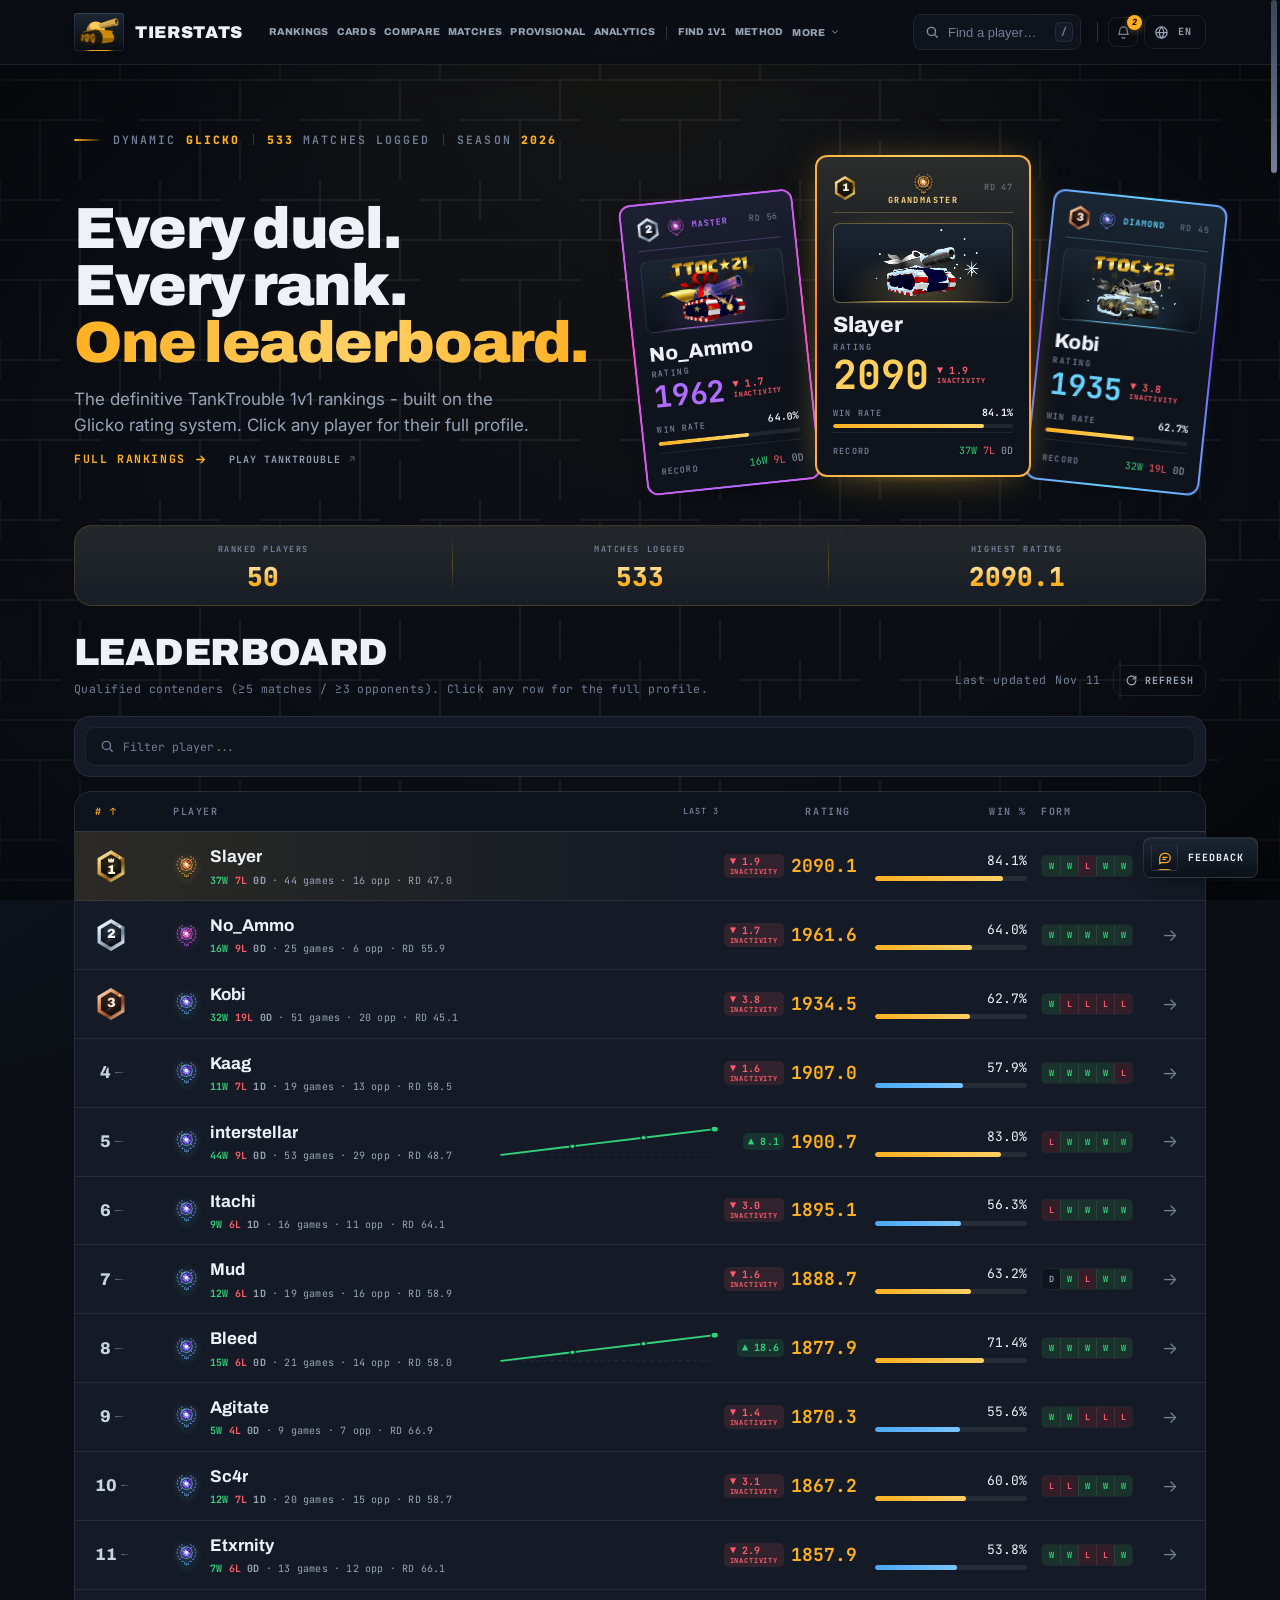
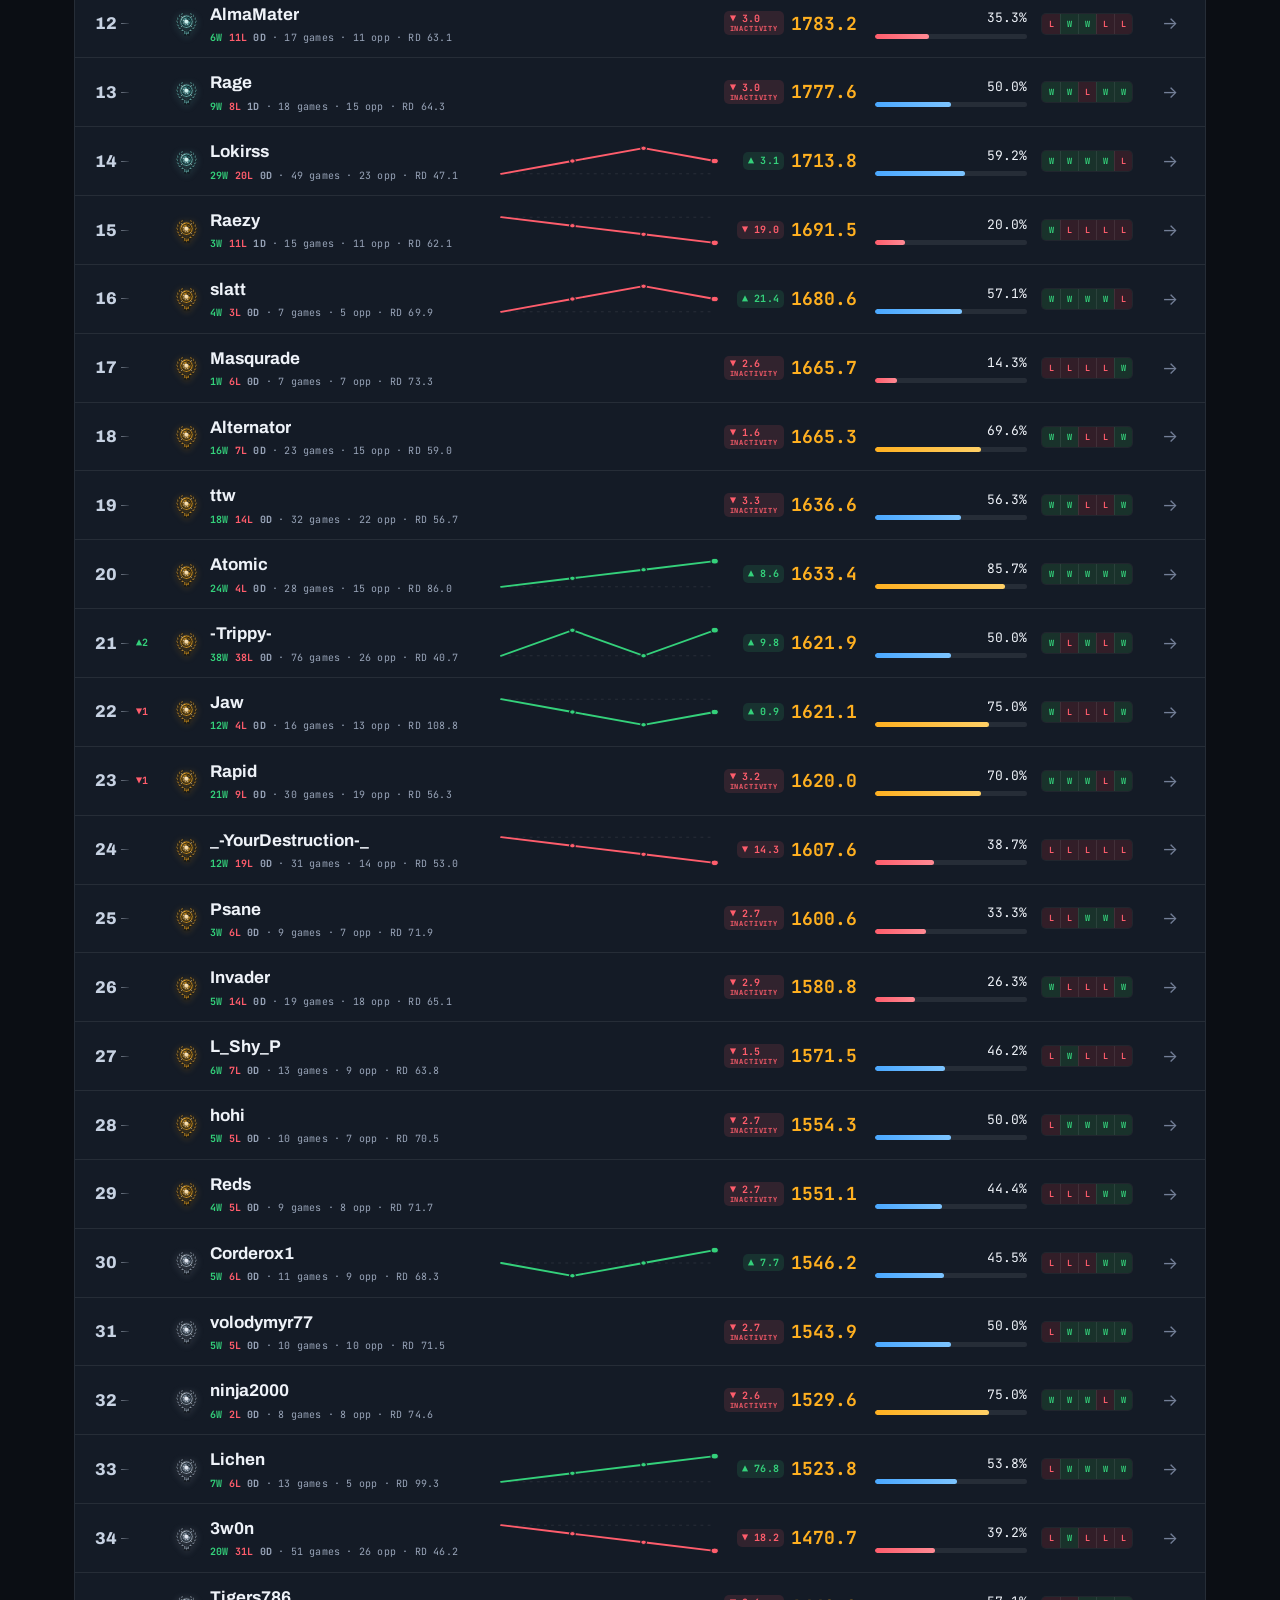
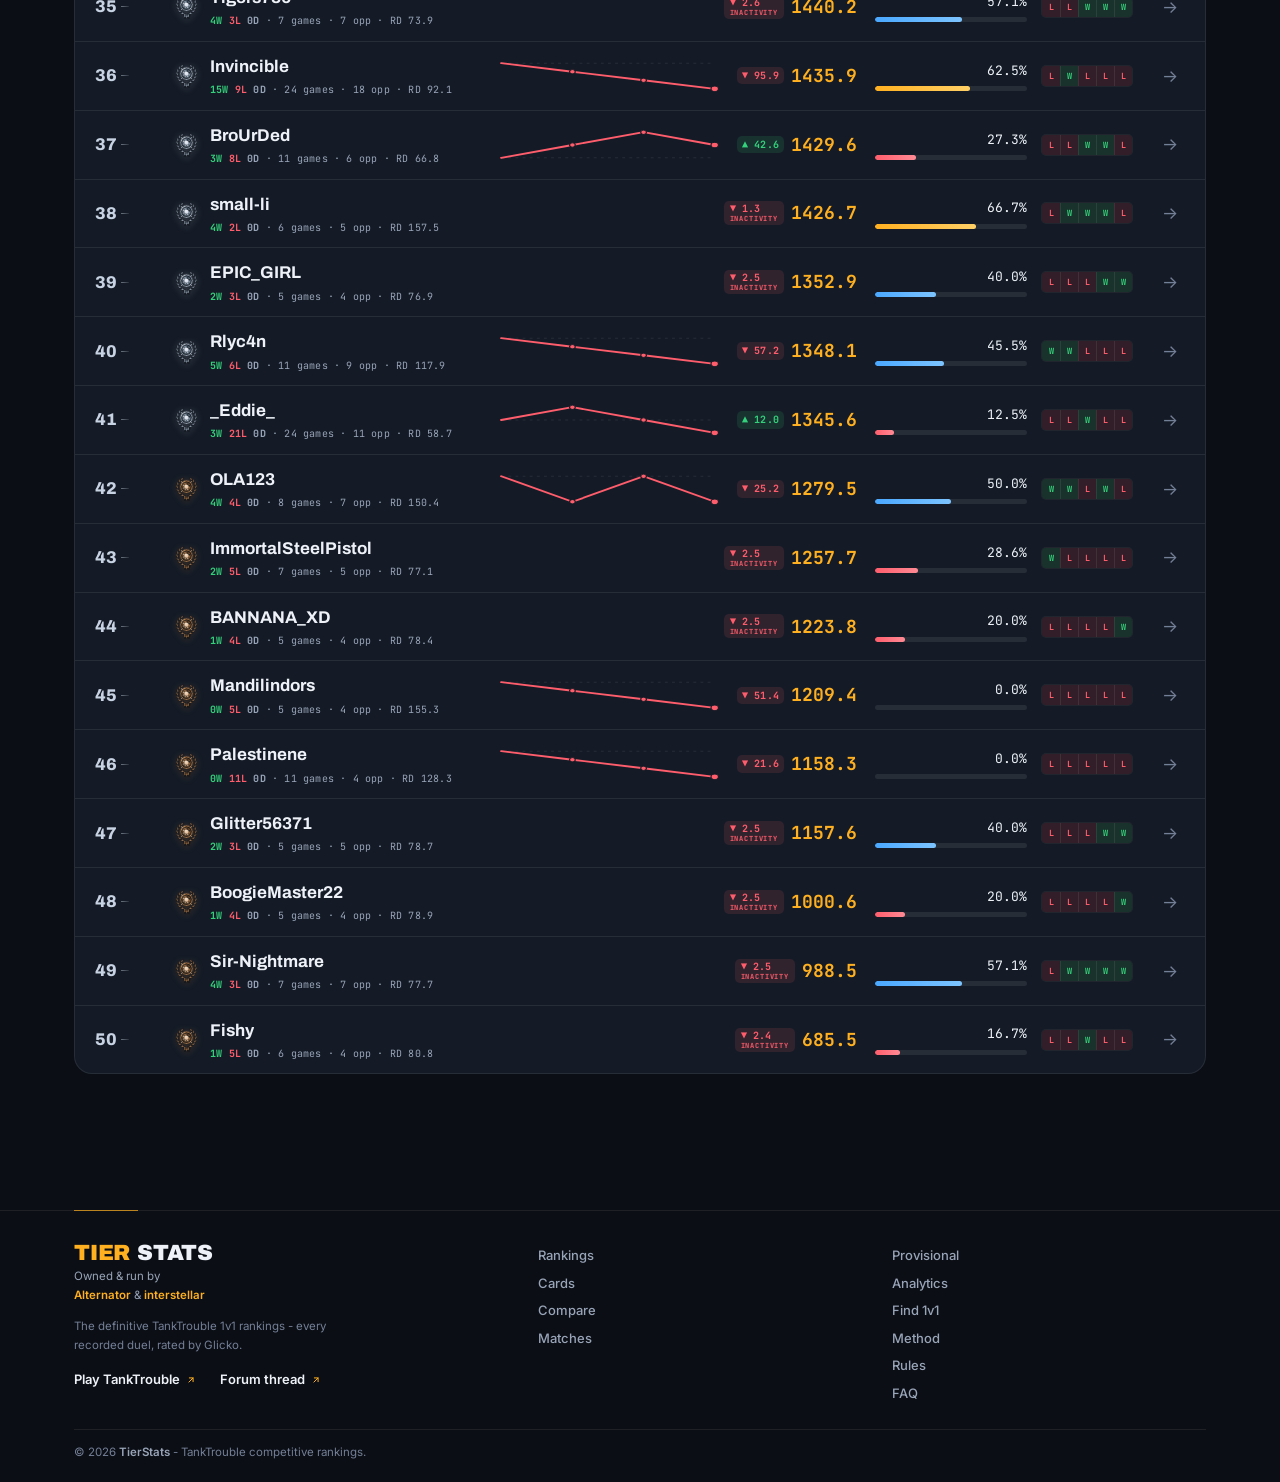
==== commit 75c1b35e: "Drop the redundant leaderboard filter chip and FIND 1V1 teaser The chip row held a single always-on " ====
--- a/index.html
+++ b/index.html
@@ -28,13 +28,13 @@
 <link rel="preconnect" href="https://fonts.googleapis.com">
 <link rel="preconnect" href="https://fonts.gstatic.com" crossorigin>
 <link href="https://fonts.googleapis.com/css2?family=Archivo:wght@600;700;800;900&family=Inter:wght@400;500;600;700&family=JetBrains+Mono:wght@400;500;600;700&family=Noto+Sans+JP:wght@400;500;600;700&family=Noto+Sans+SC:wght@400;500;600;700&display=swap" rel="stylesheet">
-<link rel="stylesheet" href="styles.css?v=20261111228000">
-<link rel="stylesheet" href="cards.css?v=20261111228000">
-<link rel="stylesheet" href="rankmove.css?v=20261111228000">
-<link rel="icon" type="image/svg+xml" href="/art/favicon.svg?v=20261111228000">
-<link rel="apple-touch-icon" href="/art/icon-192.png?v=20261111228000">
+<link rel="stylesheet" href="styles.css?v=20261111229000">
+<link rel="stylesheet" href="cards.css?v=20261111229000">
+<link rel="stylesheet" href="rankmove.css?v=20261111229000">
+<link rel="icon" type="image/svg+xml" href="/art/favicon.svg?v=20261111229000">
+<link rel="apple-touch-icon" href="/art/icon-192.png?v=20261111229000">
 <!-- installable: the same plate, the same colours, no separate icon work -->
-<link rel="manifest" href="/manifest.webmanifest?v=20261111228000">
+<link rel="manifest" href="/manifest.webmanifest?v=20261111229000">
 </head>
 <body>
 <a class="skip-link" href="#main" data-i18n="a11y.skip">Skip to content</a>
@@ -50,7 +50,7 @@
           <path fill-rule="evenodd" d="M9.2 11.4V8.6c0-.75.6-1.35 1.35-1.35h2.9c.75 0 1.35.6 1.35 1.35v2.8H9.2Zm2.8-1.5a1.05 1.05 0 1 0 0 2.1 1.05 1.05 0 0 0 0-2.1Z"/>
           <path d="M14.4 8.15h8.38c.52 0 .94.42.94.94v.42c0 .52-.42.94-.94.94H14.4V8.15Z"/>
         </svg>
-        <img class="brand-tank-img" src="/art/brand-tank.png?v=20261111228000" width="395" height="282" alt="" draggable="false">
+        <img class="brand-tank-img" src="/art/brand-tank.png?v=20261111229000" width="395" height="282" alt="" draggable="false">
       </span>
       <span class="brand-lock" aria-hidden="true"><b>TierStats</b></span>
     </a>
@@ -190,17 +190,8 @@
               <svg viewBox="0 0 24 24" fill="none" stroke="currentColor" stroke-width="2.6" stroke-linecap="round"><path d="M6 6l12 12M18 6L6 18"/></svg>
             </button>
           </div>
-          <a class="home-find-teaser" href="#/find">
-            <span data-i18n="home.findQ">Looking for a match?</span>
-            <span class="hft-cta"><span data-i18n="nav.find">Find 1v1</span>
-              <svg width="12" height="12" viewBox="0 0 24 24" fill="none" stroke="currentColor" stroke-width="2.6" aria-hidden="true"><path d="M5 12h14M13 6l6 6-6 6" stroke-linecap="round" stroke-linejoin="round"/></svg>
-            </span>
-          </a>
-        </div>
-        <div class="lb-segs" id="lb-segs" role="group" data-i18n-attr="aria-label:lb.filterPh">
-          <button class="lb-seg on" data-filter="all" aria-pressed="true"><span data-i18n="chip.all">All players</span><b id="lb-c-all">-</b></button>
-        </div>
-      </div>
+          </div>
+        </div>
 
       <div class="lb-table reveal">
         <div class="lb-head">
@@ -985,7 +976,7 @@
 <button class="to-top" id="to-top" aria-label="Back to top" title="Back to top" data-i18n-attr="aria-label:misc.toTop;title:misc.toTop">
   <svg width="15" height="15" viewBox="0 0 24 24" fill="none" stroke="currentColor" stroke-width="2.1"><path d="M6 12.5l6-6 6 6M6 18.5l6-6 6 6" stroke-linecap="round" stroke-linejoin="round"/></svg>
 </button>
-<script src="i18n.js?v=20261111228000"></script>
+<script src="i18n.js?v=20261111229000"></script>
 <script>
   /* data.js is rewritten by the sheet sync worker outside of site deploys -
      load it with a per-request cache-buster so every refresh shows the
@@ -994,12 +985,12 @@
   document.write('<script src="data.js?t=' + Date.now() + '\"><\/script>');
 </script>
 <script src="log.js?v=1794225931899"></script>
-<script src="tanks.js?v=20261111228000"></script>
-<script src="tankrender.js?v=20261111228000"></script>
-<script src="cards.js?v=20261111228000"></script>
-<script src="tourneys.js?v=20261111228000"></script>
-<script src="app.js?v=20261111228000"></script>
-<script src="rankmove.js?v=20261111228000"></script>
+<script src="tanks.js?v=20261111229000"></script>
+<script src="tankrender.js?v=20261111229000"></script>
+<script src="cards.js?v=20261111229000"></script>
+<script src="tourneys.js?v=20261111229000"></script>
+<script src="app.js?v=20261111229000"></script>
+<script src="rankmove.js?v=20261111229000"></script>
 <script>
 /* Offline board + fast repeat visits.
    The version number is this page's own asset stamp, so every publish is a new
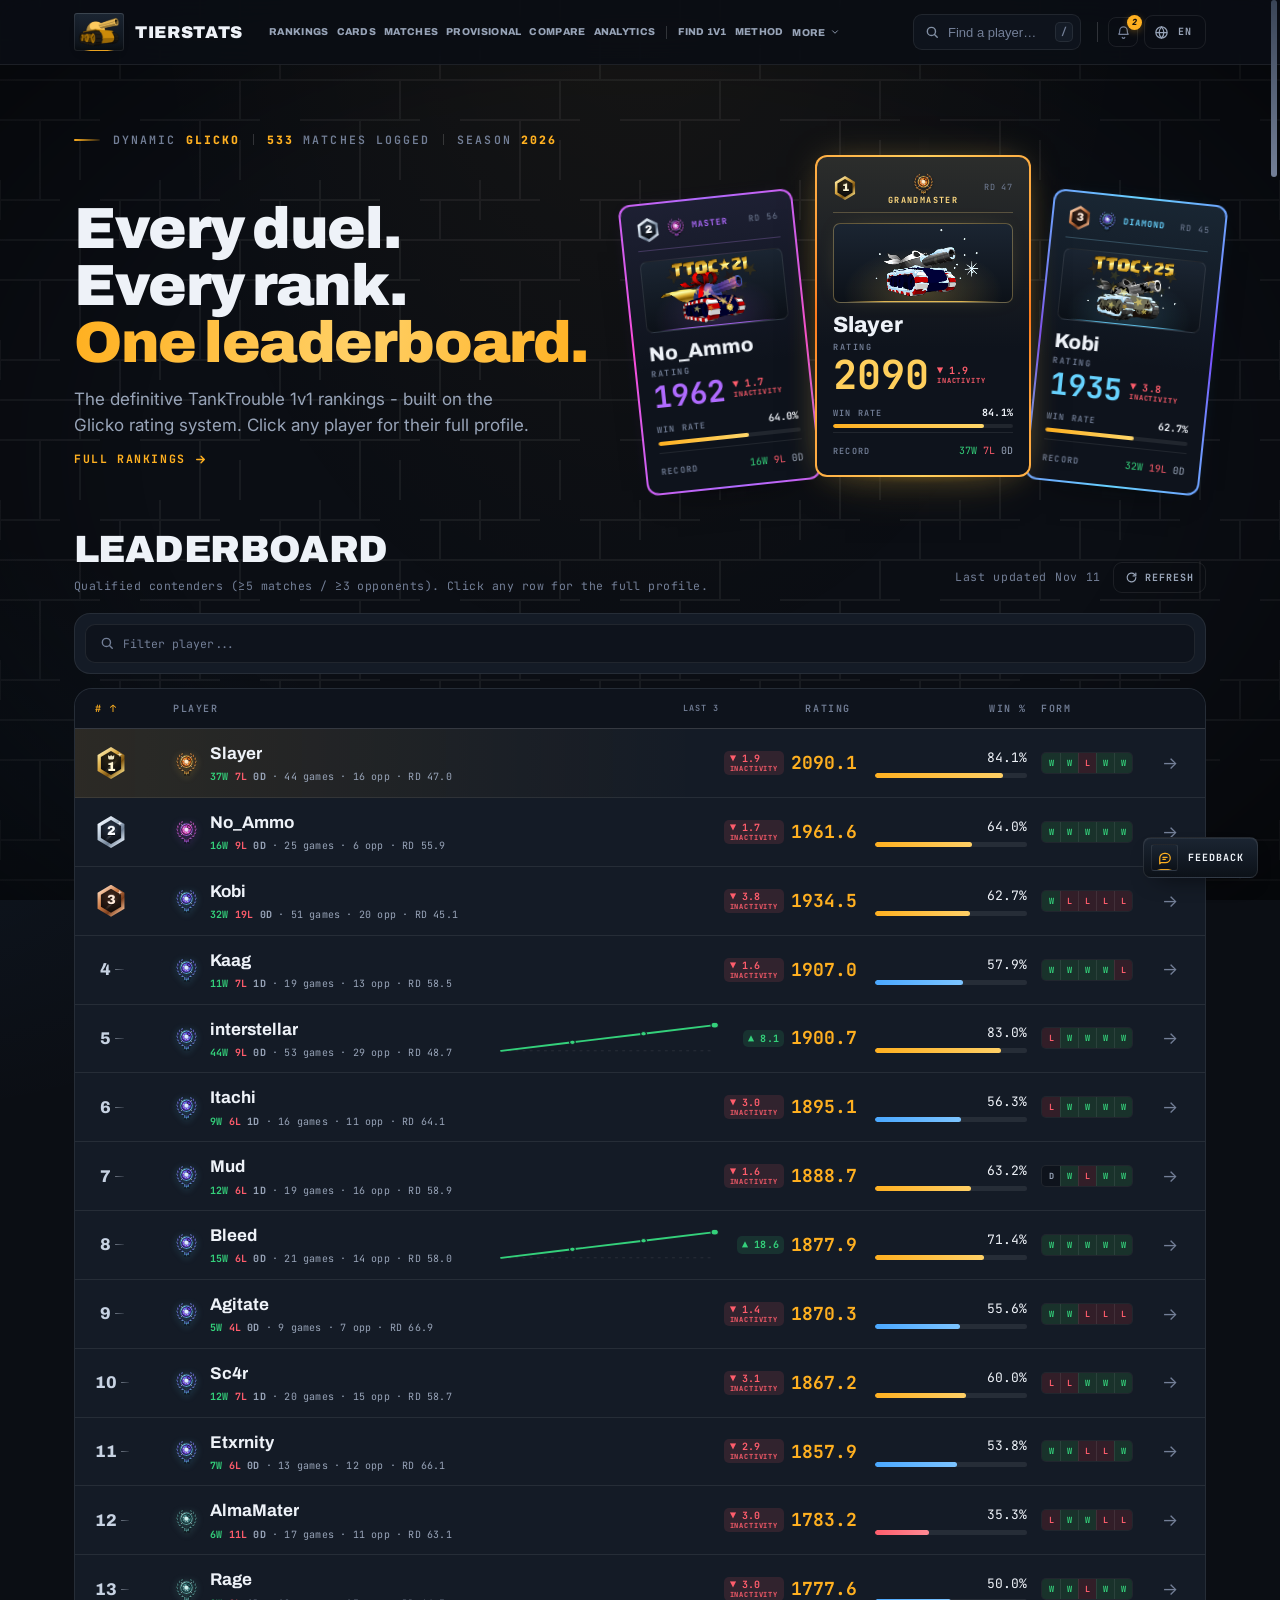
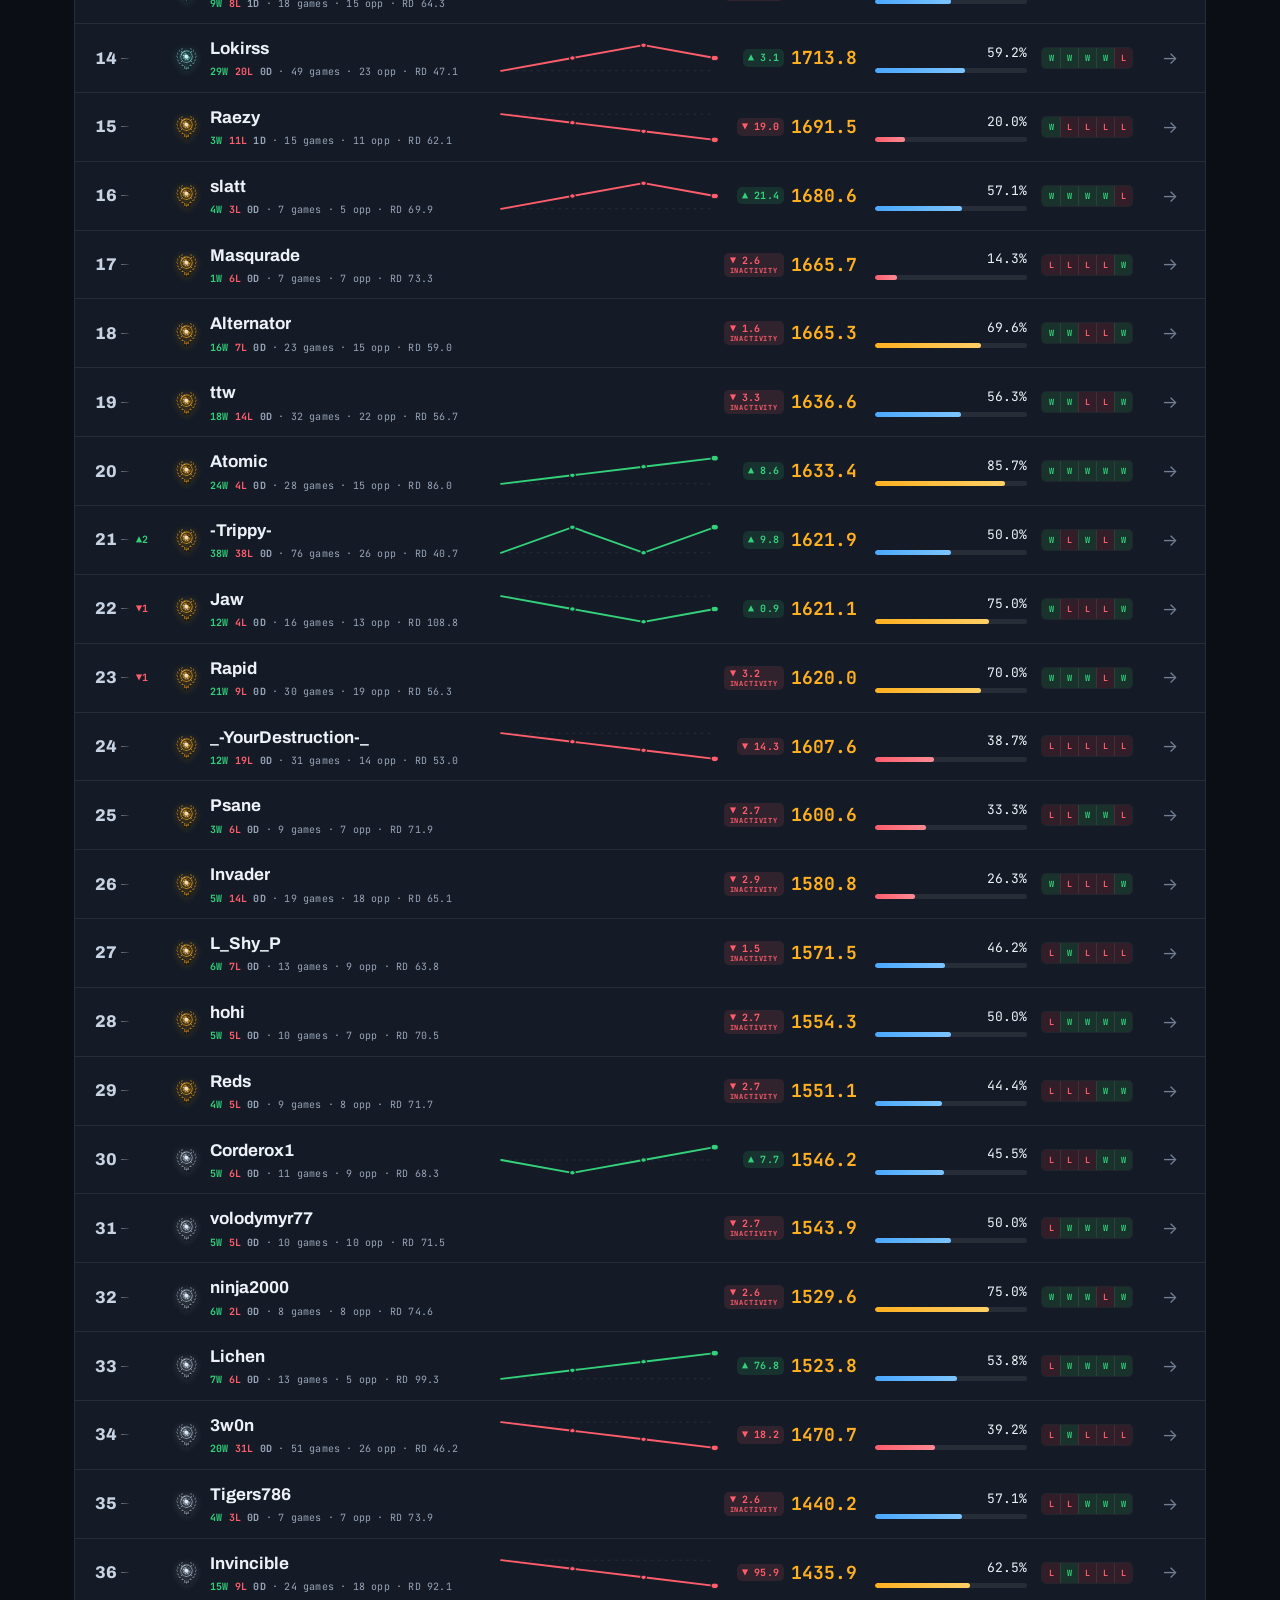
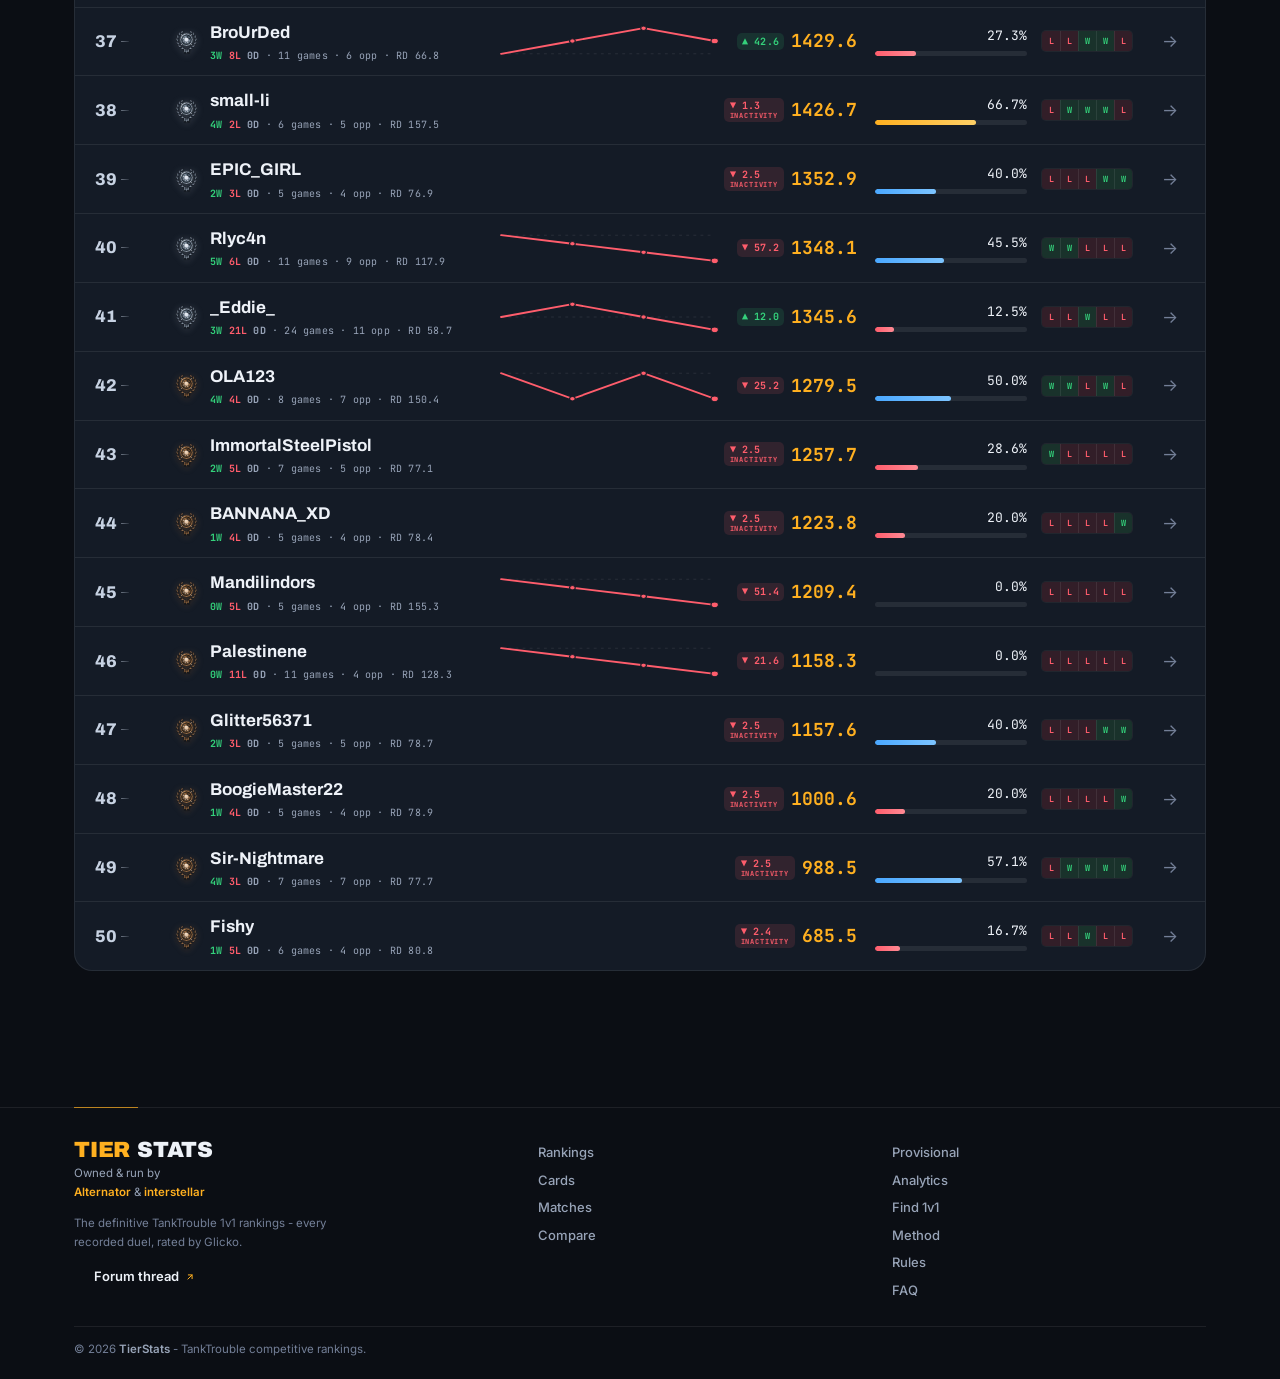
==== commit 080b9c80: "Trim home page chrome and reorder navigation Drop the three-card stat strip, the two "Play TankTroub" ====
--- a/index.html
+++ b/index.html
@@ -28,13 +28,13 @@
 <link rel="preconnect" href="https://fonts.googleapis.com">
 <link rel="preconnect" href="https://fonts.gstatic.com" crossorigin>
 <link href="https://fonts.googleapis.com/css2?family=Archivo:wght@600;700;800;900&family=Inter:wght@400;500;600;700&family=JetBrains+Mono:wght@400;500;600;700&family=Noto+Sans+JP:wght@400;500;600;700&family=Noto+Sans+SC:wght@400;500;600;700&display=swap" rel="stylesheet">
-<link rel="stylesheet" href="styles.css?v=20261111229000">
-<link rel="stylesheet" href="cards.css?v=20261111229000">
-<link rel="stylesheet" href="rankmove.css?v=20261111229000">
-<link rel="icon" type="image/svg+xml" href="/art/favicon.svg?v=20261111229000">
-<link rel="apple-touch-icon" href="/art/icon-192.png?v=20261111229000">
+<link rel="stylesheet" href="styles.css?v=20261111231000">
+<link rel="stylesheet" href="cards.css?v=20261111231000">
+<link rel="stylesheet" href="rankmove.css?v=20261111231000">
+<link rel="icon" type="image/svg+xml" href="/art/favicon.svg?v=20261111231000">
+<link rel="apple-touch-icon" href="/art/icon-192.png?v=20261111231000">
 <!-- installable: the same plate, the same colours, no separate icon work -->
-<link rel="manifest" href="/manifest.webmanifest?v=20261111229000">
+<link rel="manifest" href="/manifest.webmanifest?v=20261111231000">
 </head>
 <body>
 <a class="skip-link" href="#main" data-i18n="a11y.skip">Skip to content</a>
@@ -50,7 +50,7 @@
           <path fill-rule="evenodd" d="M9.2 11.4V8.6c0-.75.6-1.35 1.35-1.35h2.9c.75 0 1.35.6 1.35 1.35v2.8H9.2Zm2.8-1.5a1.05 1.05 0 1 0 0 2.1 1.05 1.05 0 0 0 0-2.1Z"/>
           <path d="M14.4 8.15h8.38c.52 0 .94.42.94.94v.42c0 .52-.42.94-.94.94H14.4V8.15Z"/>
         </svg>
-        <img class="brand-tank-img" src="/art/brand-tank.png?v=20261111229000" width="395" height="282" alt="" draggable="false">
+        <img class="brand-tank-img" src="/art/brand-tank.png?v=20261111231000" width="395" height="282" alt="" draggable="false">
       </span>
       <span class="brand-lock" aria-hidden="true"><b>TierStats</b></span>
     </a>
@@ -58,9 +58,9 @@
       <span class="nav-glide" id="nav-glide"></span>
       <a href="#/" data-i18n="nav.rankings">Rankings</a>
       <a href="#/cards" data-i18n="nav.cards">Cards</a>
-      <a href="#/compare" data-i18n="nav.compare">Compare</a>
       <a href="#/matches" data-i18n="nav.matches">Matches</a>
       <a href="#/roster" data-i18n="nav.roster">Provisional</a>
+      <a href="#/compare" data-i18n="nav.compare">Compare</a>
       <a href="#/analytics" data-i18n="nav.analytics">Analytics</a>
       <i class="nav-div" aria-hidden="true"></i>
       <a href="#/find" data-i18n="nav.find">Find 1v1</a>
@@ -106,9 +106,9 @@
 <nav class="mnav" id="mnav" aria-label="Site sections" data-i18n-attr="aria-label:foot.sections">
   <a href="#/" data-i18n="nav.rankings">Rankings</a>
   <a href="#/cards" data-i18n="nav.cards">Cards</a>
-  <a href="#/compare" data-i18n="nav.compare">Compare</a>
   <a href="#/matches" data-i18n="nav.matches">Matches</a>
   <a href="#/roster" data-i18n="nav.roster">Roster</a>
+  <a href="#/compare" data-i18n="nav.compare">Compare</a>
   <a href="#/analytics" data-i18n="nav.analytics">Analytics</a>
   <a href="#/find" data-i18n="nav.find">Find 1v1</a>
   <a href="#/method" data-i18n="nav.method">Method</a>
@@ -137,10 +137,7 @@
             <a class="section-link hero-link" href="#full-rankings"><span data-i18n="home.fullRankings">Full rankings</span>
               <svg width="13" height="13" viewBox="0 0 24 24" fill="none" stroke="currentColor" stroke-width="2.6"><path d="M5 12h14M13 6l6 6-6 6" stroke-linecap="round" stroke-linejoin="round"/></svg>
             </a>
-            <a class="hero-play" href="https://tanktrouble.com/" target="_blank" rel="noopener noreferrer"><span data-i18n="site.playTT">Play TankTrouble</span>
-              <svg class="ext-ico" width="10" height="10" viewBox="0 0 24 24" fill="none" stroke="currentColor" stroke-width="2.4" aria-hidden="true" focusable="false"><path d="M7 17 17 7M8 7h9v9" stroke-linecap="round" stroke-linejoin="round"/></svg>
-            </a>
-          </div>
+            </div>
         </div>
         <div class="hero-cards">
           <div class="fan-cap">
@@ -156,13 +153,7 @@
           </div>
         </div>
       </div>
-      <section class="stat-strip anim" id="stat-strip">
-        <div class="stat-card"><div class="skeleton sk-line" style="width:58%"></div><div class="skeleton sk-line sk-big" style="width:42%"></div></div>
-        <div class="stat-card"><div class="skeleton sk-line" style="width:58%"></div><div class="skeleton sk-line sk-big" style="width:42%"></div></div>
-        <div class="stat-card"><div class="skeleton sk-line" style="width:58%"></div><div class="skeleton sk-line sk-big" style="width:42%"></div></div>
-        <div class="stat-card"><div class="skeleton sk-line" style="width:58%"></div><div class="skeleton sk-line sk-big" style="width:42%"></div></div>
       </section>
-    </section>
 
     <section class="anim" id="full-rankings">
       <div class="section-head reveal">
@@ -821,9 +812,6 @@
         <a class="foot-logo" href="#/" aria-label="TierStats"><span class="foot-logo-11">Tier</span><span class="foot-logo-word">Stats</span></a>
         <p class="foot-owner-line" data-i18n-html="foot.owned">Owned &amp; run by <a class="foot-owner" href="#/player/Alternator">Alternator</a> &amp; <a class="foot-owner" href="#/player/interstellar">interstellar</a></p>
         <p class="foot-tagline" data-i18n="foot.tagline">The definitive TankTrouble 1v1 rankings - every recorded duel, rated by Glicko.</p>
-        <a class="foot-play" href="https://tanktrouble.com/" target="_blank" rel="noopener noreferrer"><span data-i18n="site.playTT">Play TankTrouble</span>
-          <svg class="ext-ico" width="10" height="10" viewBox="0 0 24 24" fill="none" stroke="currentColor" stroke-width="2.4" aria-hidden="true" focusable="false"><path d="M7 17 17 7M8 7h9v9" stroke-linecap="round" stroke-linejoin="round"/></svg>
-        </a>
         <a class="foot-forum" href="https://tanktrouble.com/forum?threadId=475409" target="_blank" rel="noopener noreferrer"><span data-i18n="site.forumThread">Forum thread</span>
           <svg class="ext-ico" width="10" height="10" viewBox="0 0 24 24" fill="none" stroke="currentColor" stroke-width="2.4" aria-hidden="true" focusable="false"><path d="M7 17 17 7M8 7h9v9" stroke-linecap="round" stroke-linejoin="round"/></svg>
         </a>
@@ -831,8 +819,8 @@
       <nav class="foot-col" aria-label="Site pages" data-i18n-attr="aria-label:foot.sitePages">
         <a href="#/" data-i18n="nav.rankings">Rankings</a>
         <a href="#/cards" data-i18n="nav.cards">Cards</a>
+        <a href="#/matches" data-i18n="nav.matches">Matches</a>
         <a href="#/compare" data-i18n="nav.compare">Compare</a>
-        <a href="#/matches" data-i18n="nav.matches">Matches</a>
       </nav>
       <nav class="foot-col" aria-label="League pages" data-i18n-attr="aria-label:foot.leaguePages">
         <a href="#/roster" data-i18n="nav.roster">Provisional</a>
@@ -976,7 +964,7 @@
 <button class="to-top" id="to-top" aria-label="Back to top" title="Back to top" data-i18n-attr="aria-label:misc.toTop;title:misc.toTop">
   <svg width="15" height="15" viewBox="0 0 24 24" fill="none" stroke="currentColor" stroke-width="2.1"><path d="M6 12.5l6-6 6 6M6 18.5l6-6 6 6" stroke-linecap="round" stroke-linejoin="round"/></svg>
 </button>
-<script src="i18n.js?v=20261111229000"></script>
+<script src="i18n.js?v=20261111231000"></script>
 <script>
   /* data.js is rewritten by the sheet sync worker outside of site deploys -
      load it with a per-request cache-buster so every refresh shows the
@@ -985,12 +973,12 @@
   document.write('<script src="data.js?t=' + Date.now() + '\"><\/script>');
 </script>
 <script src="log.js?v=1794225931899"></script>
-<script src="tanks.js?v=20261111229000"></script>
-<script src="tankrender.js?v=20261111229000"></script>
-<script src="cards.js?v=20261111229000"></script>
-<script src="tourneys.js?v=20261111229000"></script>
-<script src="app.js?v=20261111229000"></script>
-<script src="rankmove.js?v=20261111229000"></script>
+<script src="tanks.js?v=20261111231000"></script>
+<script src="tankrender.js?v=20261111231000"></script>
+<script src="cards.js?v=20261111231000"></script>
+<script src="tourneys.js?v=20261111231000"></script>
+<script src="app.js?v=20261111231000"></script>
+<script src="rankmove.js?v=20261111231000"></script>
 <script>
 /* Offline board + fast repeat visits.
    The version number is this page's own asset stamp, so every publish is a new
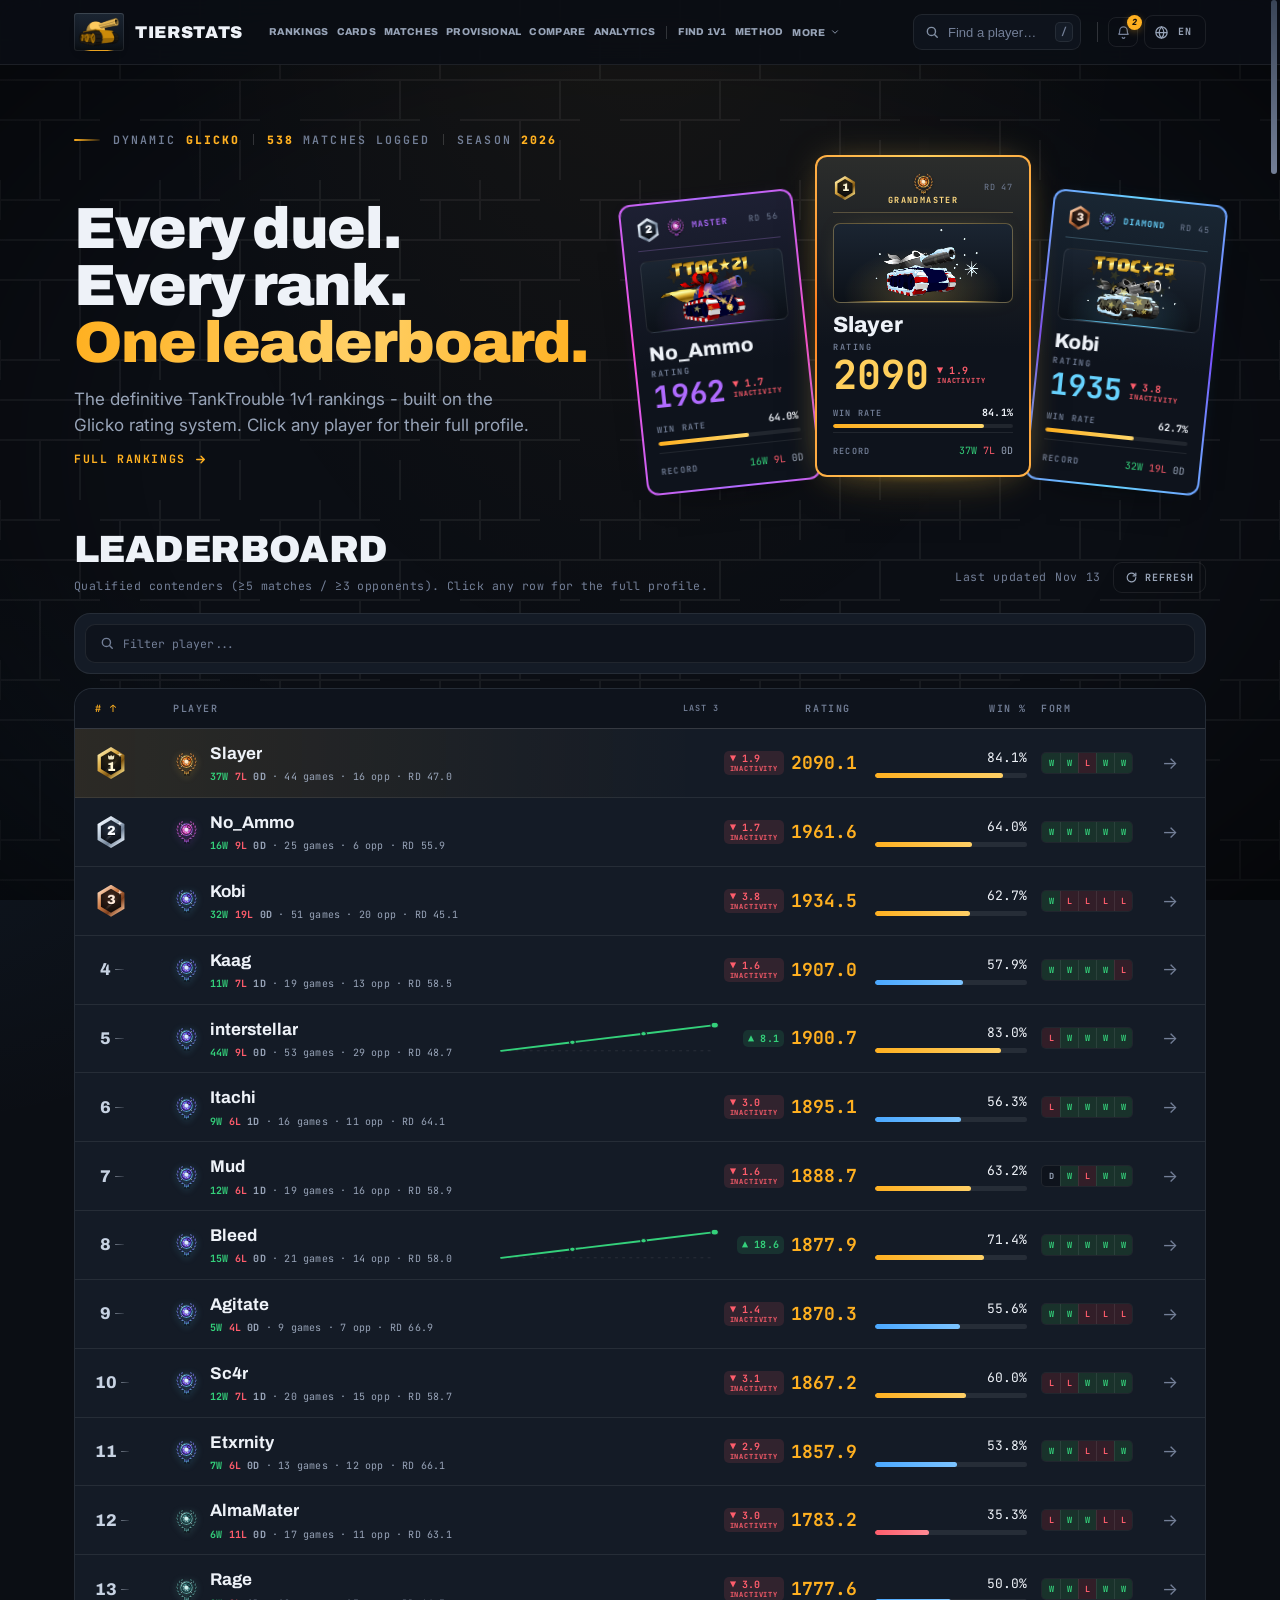
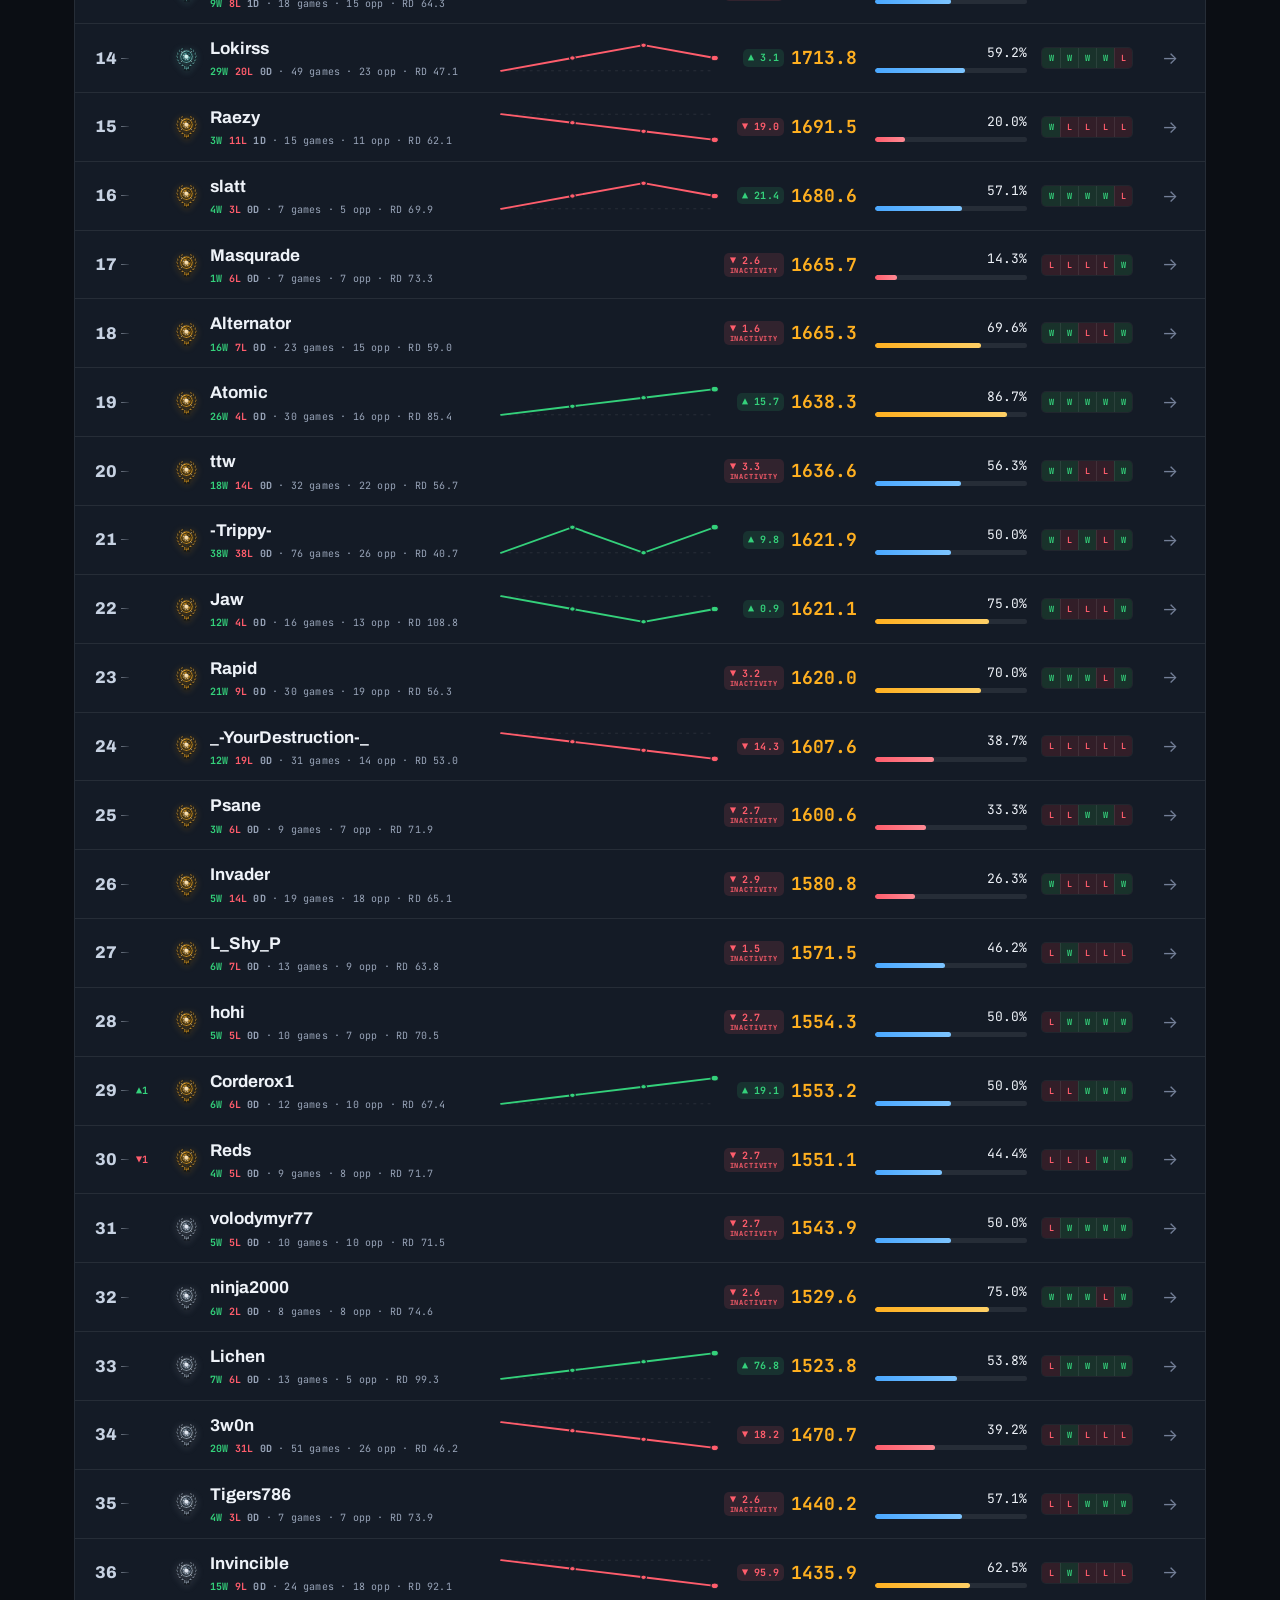
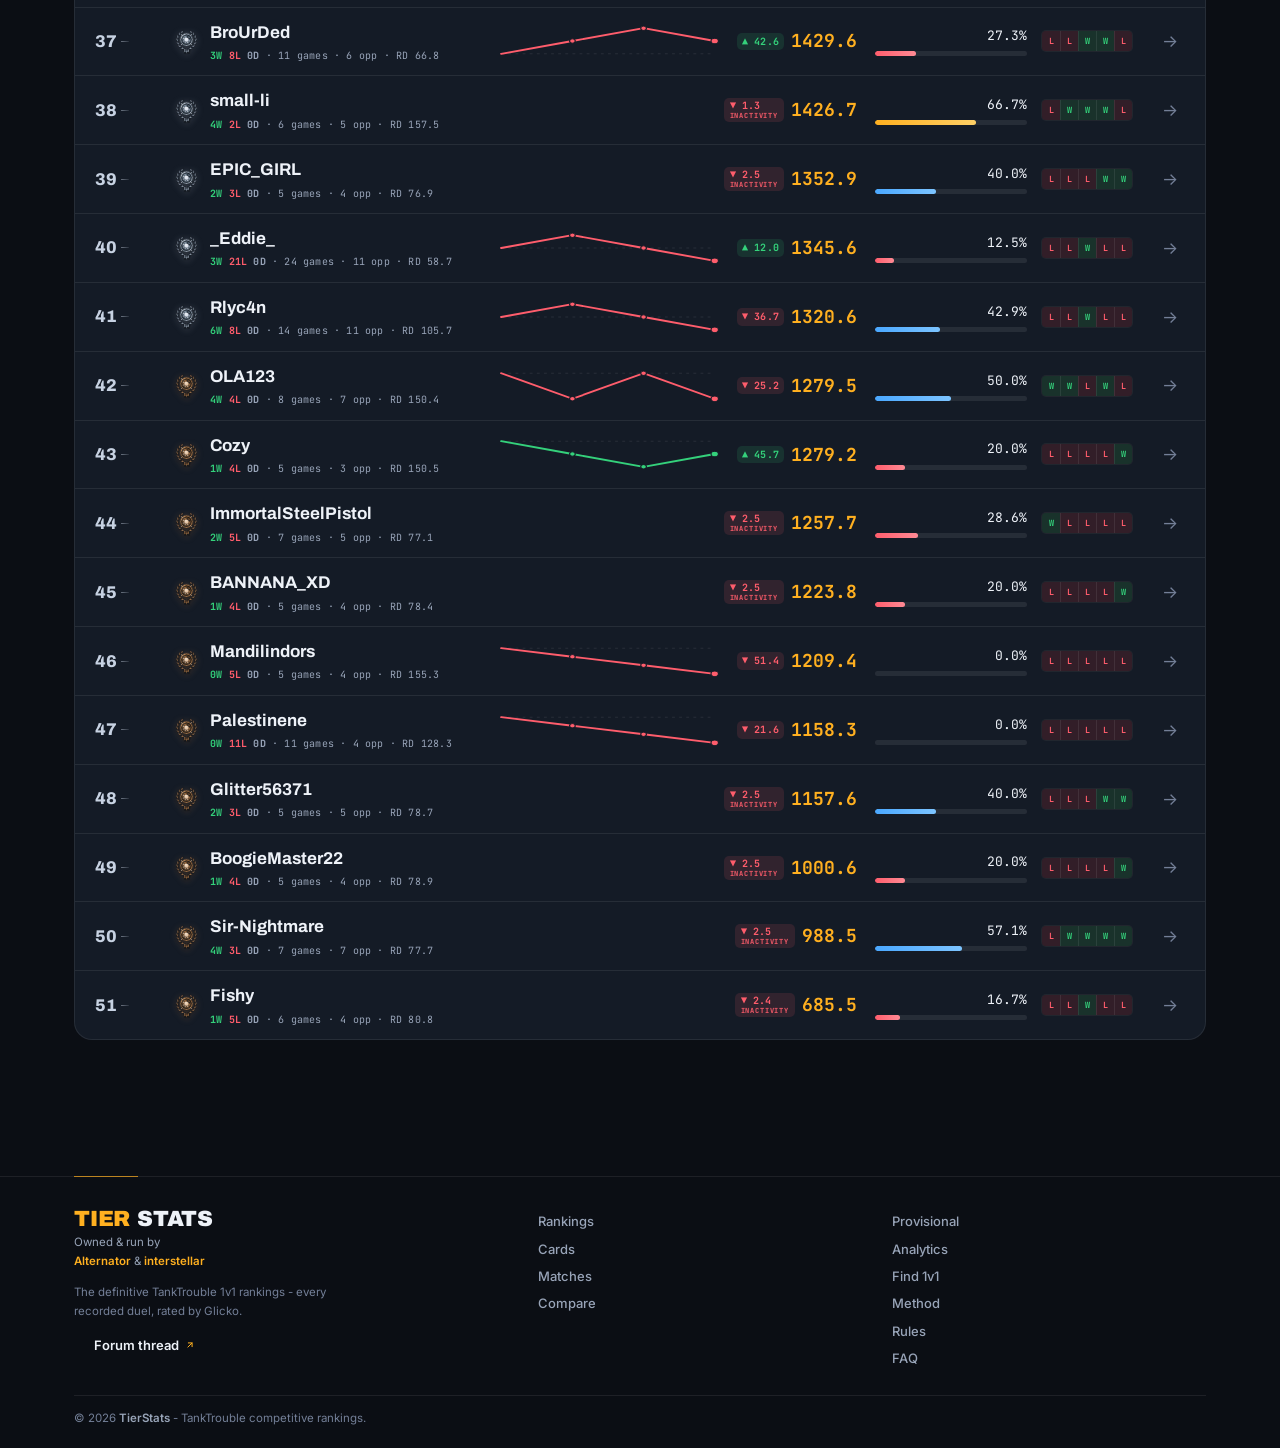
==== commit 0a3fbb07: "Remove the public feedback widget The floating Feedback button, its modal and the FAQ "Send feedback" ====
--- a/index.html
+++ b/index.html
@@ -28,13 +28,13 @@
 <link rel="preconnect" href="https://fonts.googleapis.com">
 <link rel="preconnect" href="https://fonts.gstatic.com" crossorigin>
 <link href="https://fonts.googleapis.com/css2?family=Archivo:wght@600;700;800;900&family=Inter:wght@400;500;600;700&family=JetBrains+Mono:wght@400;500;600;700&family=Noto+Sans+JP:wght@400;500;600;700&family=Noto+Sans+SC:wght@400;500;600;700&display=swap" rel="stylesheet">
-<link rel="stylesheet" href="styles.css?v=20261111231000">
-<link rel="stylesheet" href="cards.css?v=20261111231000">
-<link rel="stylesheet" href="rankmove.css?v=20261111231000">
-<link rel="icon" type="image/svg+xml" href="/art/favicon.svg?v=20261111231000">
-<link rel="apple-touch-icon" href="/art/icon-192.png?v=20261111231000">
+<link rel="stylesheet" href="styles.css?v=20261111232000">
+<link rel="stylesheet" href="cards.css?v=20261111232000">
+<link rel="stylesheet" href="rankmove.css?v=20261111232000">
+<link rel="icon" type="image/svg+xml" href="/art/favicon.svg?v=20261111232000">
+<link rel="apple-touch-icon" href="/art/icon-192.png?v=20261111232000">
 <!-- installable: the same plate, the same colours, no separate icon work -->
-<link rel="manifest" href="/manifest.webmanifest?v=20261111231000">
+<link rel="manifest" href="/manifest.webmanifest?v=20261111232000">
 </head>
 <body>
 <a class="skip-link" href="#main" data-i18n="a11y.skip">Skip to content</a>
@@ -50,7 +50,7 @@
           <path fill-rule="evenodd" d="M9.2 11.4V8.6c0-.75.6-1.35 1.35-1.35h2.9c.75 0 1.35.6 1.35 1.35v2.8H9.2Zm2.8-1.5a1.05 1.05 0 1 0 0 2.1 1.05 1.05 0 0 0 0-2.1Z"/>
           <path d="M14.4 8.15h8.38c.52 0 .94.42.94.94v.42c0 .52-.42.94-.94.94H14.4V8.15Z"/>
         </svg>
-        <img class="brand-tank-img" src="/art/brand-tank.png?v=20261111231000" width="395" height="282" alt="" draggable="false">
+        <img class="brand-tank-img" src="/art/brand-tank.png?v=20261111232000" width="395" height="282" alt="" draggable="false">
       </span>
       <span class="brand-lock" aria-hidden="true"><b>TierStats</b></span>
     </a>
@@ -566,14 +566,7 @@
           <div class="fq-list" id="faq-list"></div>
         </div>
       </div>
-      <aside class="fq-side">
-        <section class="panel fq-help-panel reveal">
-          <h2 data-i18n="faq.stuck">Still stuck on something?</h2>
-          <p data-i18n="faq.stuckBody">Send us a message - the team reads every one and you can check back for a reply.</p>
-          <button class="btn btn-primary" id="faq-feedback-btn" data-i18n="faq.sendBtn">Send feedback</button>
-        </section>
-      </aside>
-    </div>
+      </div>
   </div>
 </main>
 
@@ -659,89 +652,6 @@
 
 
 <!-- ======================= FEEDBACK ======================= -->
-<button class="fab" id="fab-feedback" aria-label="Feedback" title="Feedback" aria-haspopup="dialog" data-i18n-attr="aria-label:fab.feedback;title:fab.feedback">
-  <span class="fab-ico" aria-hidden="true"><svg width="16" height="16" viewBox="0 0 24 24" fill="none" stroke="currentColor" stroke-width="2.1"><path d="M21 12a8 8 0 0 1-8 8H5l-2 2V12a8 8 0 0 1 8-8h2a8 8 0 0 1 8 8Z" stroke-linejoin="round"/><path d="M8.5 11h7M8.5 14.5h4" stroke-linecap="round"/></svg></span>
-  <span data-i18n="fab.feedback">Feedback</span>
-</button>
-
-<div class="fb-overlay" id="fb-overlay" aria-hidden="true" inert>
-  <div class="fb-modal" role="dialog" aria-modal="true" aria-labelledby="fb-title">
-    <button class="fb-close" id="fb-close" aria-label="Close" data-i18n-attr="aria-label:fb.close"><svg width="13" height="13" viewBox="0 0 24 24" fill="none" stroke="currentColor" stroke-width="2.6" stroke-linecap="round" aria-hidden="true"><path d="M6 6l12 12M18 6 6 18"/></svg></button>
-    <div class="fb-view" id="fb-view-form">
-      <div class="fb-head">
-        <span class="fb-head-ico" aria-hidden="true"><svg viewBox="0 0 24 24" fill="none" stroke="currentColor" stroke-width="1.9"><path d="M21 12a8 8 0 0 1-8 8H5l-2 2V12a8 8 0 0 1 8-8h2a8 8 0 0 1 8 8Z" stroke-linejoin="round"/><path d="M8.5 11h7M8.5 14.5h4" stroke-linecap="round"/></svg></span>
-        <div class="fb-head-txt">
-          <div class="fb-kicker" data-i18n="fb.kicker">Talk to the team</div>
-          <h2 class="fb-title" id="fb-title" data-i18n-html="fb.title">Send us your <span class="gold">feedback</span></h2>
-          <p class="fb-sub" data-i18n="fb.sub">Bug report, idea, question or a shout-out - every message is read by a human.</p>
-        </div>
-      </div>
-      <div class="fb-tabs" role="tablist" aria-label="Feedback options">
-        <button class="fb-tab on" id="fb-tab-send" role="tab" aria-selected="true" aria-controls="fb-pane-send" data-i18n="fb.tabSend">Send a message</button>
-        <button class="fb-tab" id="fb-tab-check" role="tab" aria-selected="false" aria-controls="fb-pane-check" data-i18n="fb.tabCheck">Check a reply</button>
-      </div>
-      <div class="fb-pane" id="fb-pane-send" role="tabpanel" aria-labelledby="fb-tab-send">
-        <div class="fb-grid">
-          <div class="fb-field">
-            <label for="fb-name"><span data-i18n="fb.name">Name</span> <span class="opt" data-i18n="fb.optional">optional</span></label>
-            <input id="fb-name" maxlength="60" placeholder="What should we call you?" data-i18n-attr="placeholder:fb.namePh" autocomplete="off">
-          </div>
-          <div class="fb-field">
-            <label for="fb-contact"><span data-i18n="fb.contact">Email or Discord</span> <span class="opt" data-i18n="fb.optional">optional</span></label>
-            <input id="fb-contact" maxlength="120" placeholder="you@example.com" data-i18n-attr="placeholder:fb.contactPh" autocomplete="off">
-          </div>
-        </div>
-        <div class="fb-field fb-field-msg">
-          <label for="fb-msg" data-i18n="fb.message">Your message</label>
-          <textarea id="fb-msg" maxlength="2000" rows="5" placeholder="Type your message…" data-i18n-attr="placeholder:fb.msgPh"></textarea>
-          <div class="fb-count"><span id="fb-count-n">0</span> / 2000</div>
-        </div>
-        <button class="btn btn-primary fb-send" id="fb-send">
-          <span class="lbl" data-i18n="fb.send">Send message</span>
-          <span class="spin" aria-hidden="true"></span>
-        </button>
-        <p class="fb-foot"><svg width="12" height="12" viewBox="0 0 24 24" fill="none" stroke="currentColor" stroke-width="2" aria-hidden="true"><rect x="4.5" y="10" width="15" height="10" rx="2.5"/><path d="M8 10V7.5a4 4 0 0 1 8 0V10" stroke-linecap="round"/></svg><span data-i18n="fb.footNote">Read by a human. Keep your ticket code to check for a reply.</span></p>
-      </div>
-      <div class="fb-pane" id="fb-pane-check" role="tabpanel" aria-labelledby="fb-tab-check" hidden>
-        <p class="fb-pane-sub" data-i18n="fb.checkSub">Enter the ticket code you got when you sent your message.</p>
-        <div class="fb-check-form">
-          <input id="fb-ticket-in" maxlength="32" placeholder="TS-XXXXXX" data-i18n-attr="placeholder:fb.ticketPh" autocomplete="off">
-          <button class="btn btn-ghost fb-check-btn" id="fb-check"><span class="lbl" data-i18n="fb.check">Check</span><span class="spin" aria-hidden="true"></span></button>
-        </div>
-        <div class="fb-recent" id="fb-recent" hidden>
-          <span class="fb-recent-k" data-i18n="fb.recent">Recent tickets</span>
-          <div class="fb-recent-list" id="fb-recent-list"></div>
-        </div>
-        <div class="fb-reply-wrap" id="fb-reply-wrap">
-          <div class="fb-reply-head" id="fb-reply-head"><span data-i18n="fb.replyKicker">Team replies</span><span class="fb-reply-n" id="fb-reply-n" hidden></span></div>
-          <div class="fb-reply-out" id="fb-reply-out"></div>
-        </div>
-        <p class="fb-foot"><svg width="12" height="12" viewBox="0 0 24 24" fill="none" stroke="currentColor" stroke-width="2" aria-hidden="true"><path d="M12 8v5M12 16.4h.01" stroke-linecap="round"/><circle cx="12" cy="12" r="9"/></svg><span data-i18n="fb.footCheck">Replies appear here as soon as the team writes back.</span></p>
-      </div>
-    </div>
-    <div class="fb-view fb-done" id="fb-view-done" hidden>
-      <div class="fb-checkmark">
-        <svg viewBox="0 0 72 72" width="72" height="72">
-          <circle class="fb-cm-circle" cx="36" cy="36" r="32"/>
-          <path class="fb-cm-tick" d="M22 37.5 31.5 47 50 27"/>
-        </svg>
-      </div>
-      <h2 class="fb-title" data-i18n="fb.thanks">This helps a lot - thank you!</h2>
-      <p class="fb-sub" data-i18n="fb.thanksSub">Your message is being reviewed. Keep your ticket code to check back for a reply.</p>
-      <div class="fb-ticket" role="button" tabindex="0" title="Click to copy the ticket code" data-i18n-attr="title:fb.ticketTip">
-        <span class="fb-ticket-k"><svg width="12" height="12" viewBox="0 0 24 24" fill="none" stroke="currentColor" stroke-width="1.9" aria-hidden="true"><path d="M4 8.5V7a2 2 0 0 1 2-2h12a2 2 0 0 1 2 2v1.5a2.6 2.6 0 0 0 0 5V17a2 2 0 0 1-2 2H6a2 2 0 0 1-2-2v-3.5a2.6 2.6 0 0 0 0-5Z"/><path d="M13.5 5v14" stroke-dasharray="2.4 2.6"/></svg><span data-i18n="fb.ticketWord">Ticket</span></span>
-        <b id="fb-ticket-code">-</b>
-        <span class="fb-ticket-copy" data-i18n="fb.ticketCopy">Click to copy</span>
-        <span class="fb-copied" id="fb-copied" data-i18n="fb.copied">Copied ✓</span>
-      </div>
-      <div class="fb-done-actions">
-        <button class="btn btn-primary" id="fb-done" data-i18n="fb.done">Done</button>
-        <button class="fb-link" id="fb-done-check" data-i18n="fb.checkLink">Check a reply</button>
-      </div>
-    </div>
-  </div>
-</div>
-
 <!-- ======================= RULES ======================= -->
 <main id="page-rules" class="page">
   <div class="wrap">
@@ -964,7 +874,7 @@
 <button class="to-top" id="to-top" aria-label="Back to top" title="Back to top" data-i18n-attr="aria-label:misc.toTop;title:misc.toTop">
   <svg width="15" height="15" viewBox="0 0 24 24" fill="none" stroke="currentColor" stroke-width="2.1"><path d="M6 12.5l6-6 6 6M6 18.5l6-6 6 6" stroke-linecap="round" stroke-linejoin="round"/></svg>
 </button>
-<script src="i18n.js?v=20261111231000"></script>
+<script src="i18n.js?v=20261111232000"></script>
 <script>
   /* data.js is rewritten by the sheet sync worker outside of site deploys -
      load it with a per-request cache-buster so every refresh shows the
@@ -973,12 +883,12 @@
   document.write('<script src="data.js?t=' + Date.now() + '\"><\/script>');
 </script>
 <script src="log.js?v=1794225931899"></script>
-<script src="tanks.js?v=20261111231000"></script>
-<script src="tankrender.js?v=20261111231000"></script>
-<script src="cards.js?v=20261111231000"></script>
-<script src="tourneys.js?v=20261111231000"></script>
-<script src="app.js?v=20261111231000"></script>
-<script src="rankmove.js?v=20261111231000"></script>
+<script src="tanks.js?v=20261111232000"></script>
+<script src="tankrender.js?v=20261111232000"></script>
+<script src="cards.js?v=20261111232000"></script>
+<script src="tourneys.js?v=20261111232000"></script>
+<script src="app.js?v=20261111232000"></script>
+<script src="rankmove.js?v=20261111232000"></script>
 <script>
 /* Offline board + fast repeat visits.
    The version number is this page's own asset stamp, so every publish is a new
--- a/styles.css
+++ b/styles.css
@@ -17,3 +17,6 @@
    in the narrow two/three-column strip. */
 .stat-strip .v{white-space:nowrap}
 @media(max-width:560px){.stat-strip .v{font-size:clamp(18px,7.2vw,26px)}}
+
+/* Feedback widget removed - FAQ sheet takes the full width */
+.fq-layout{grid-template-columns:minmax(0,1fr)}
